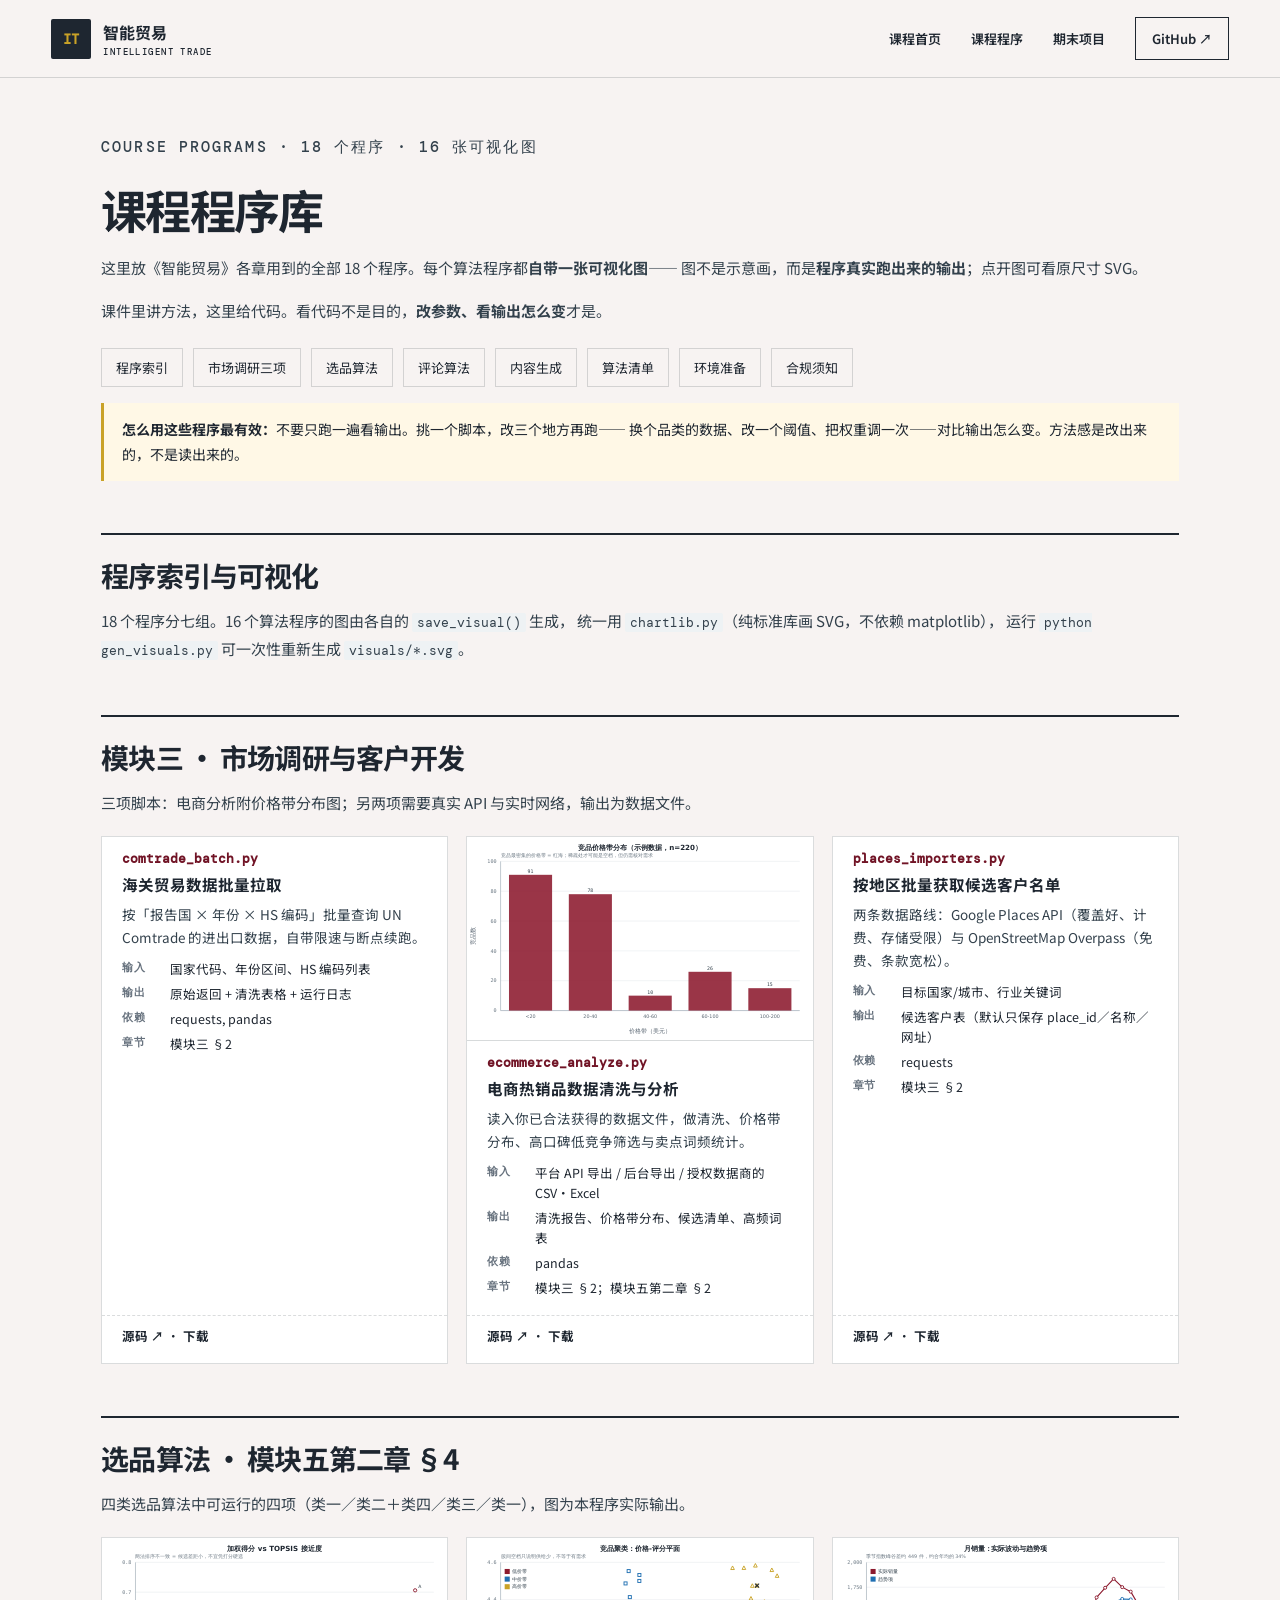
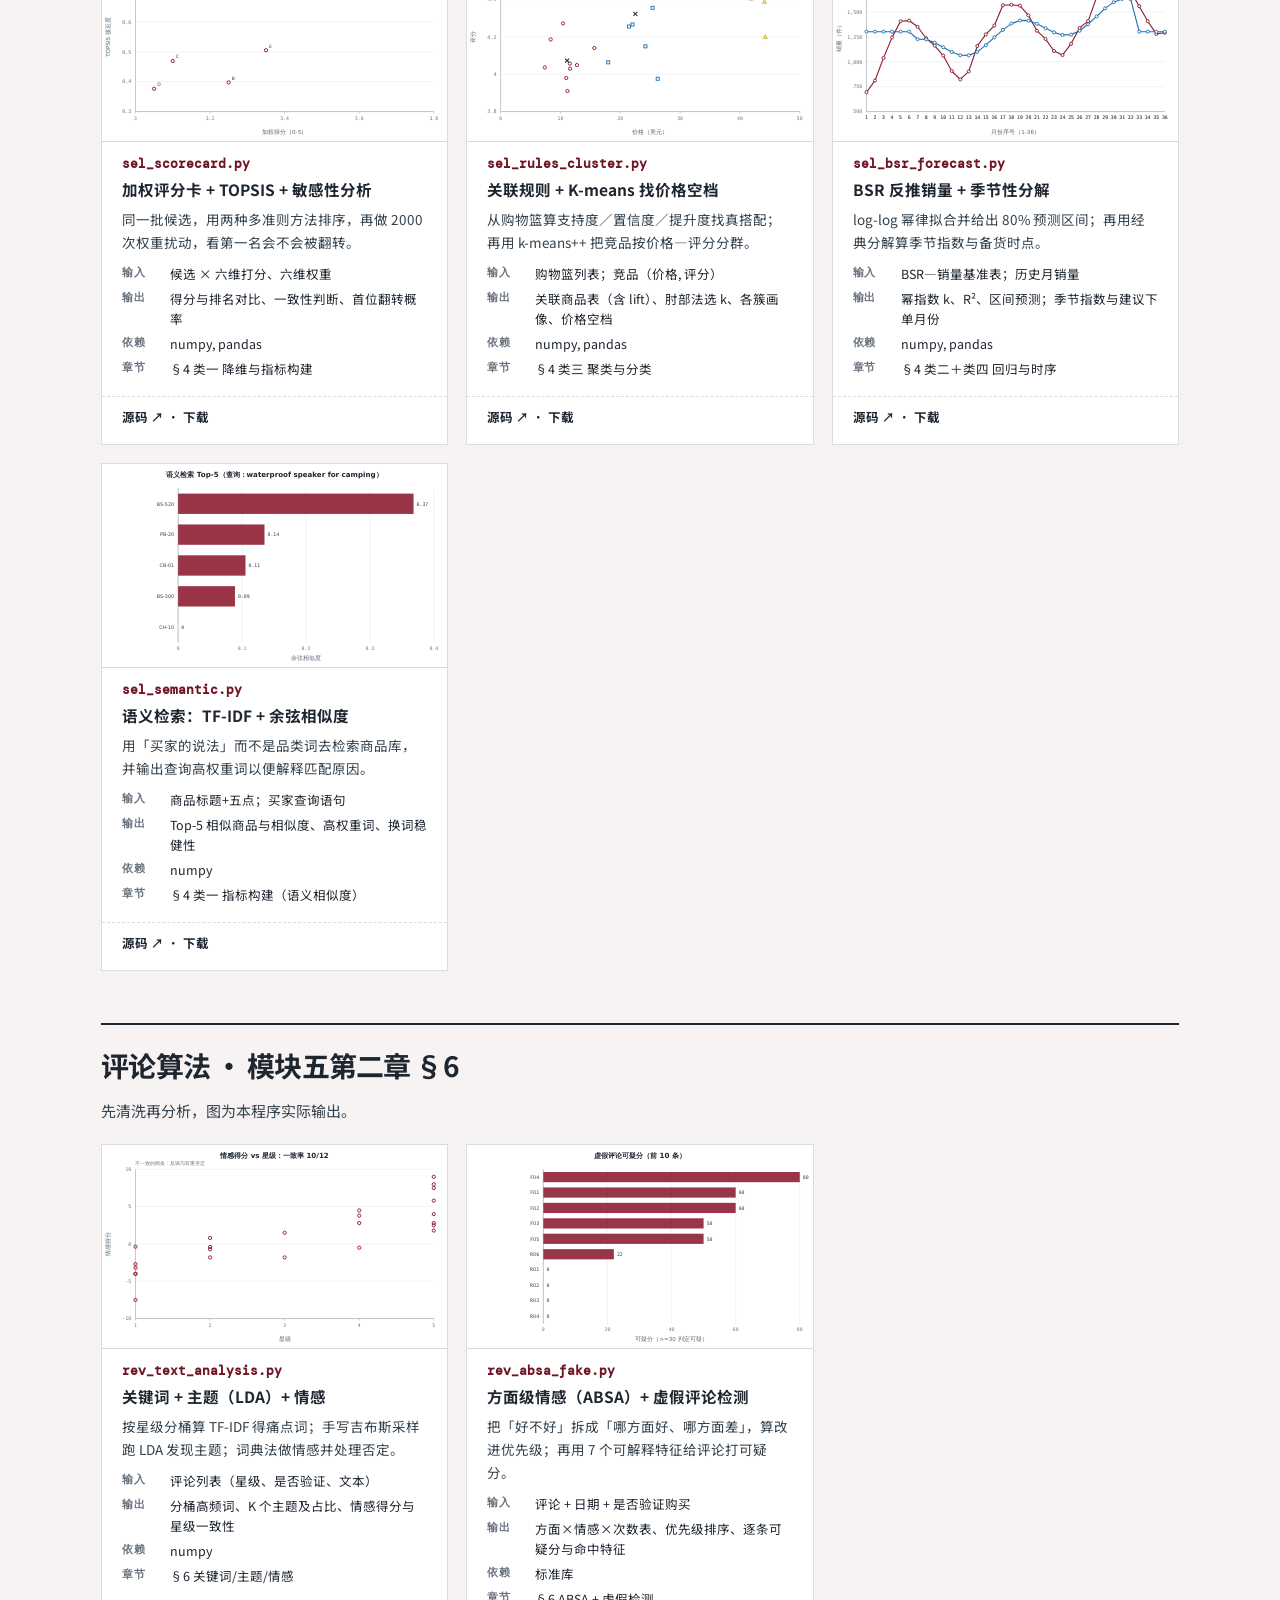
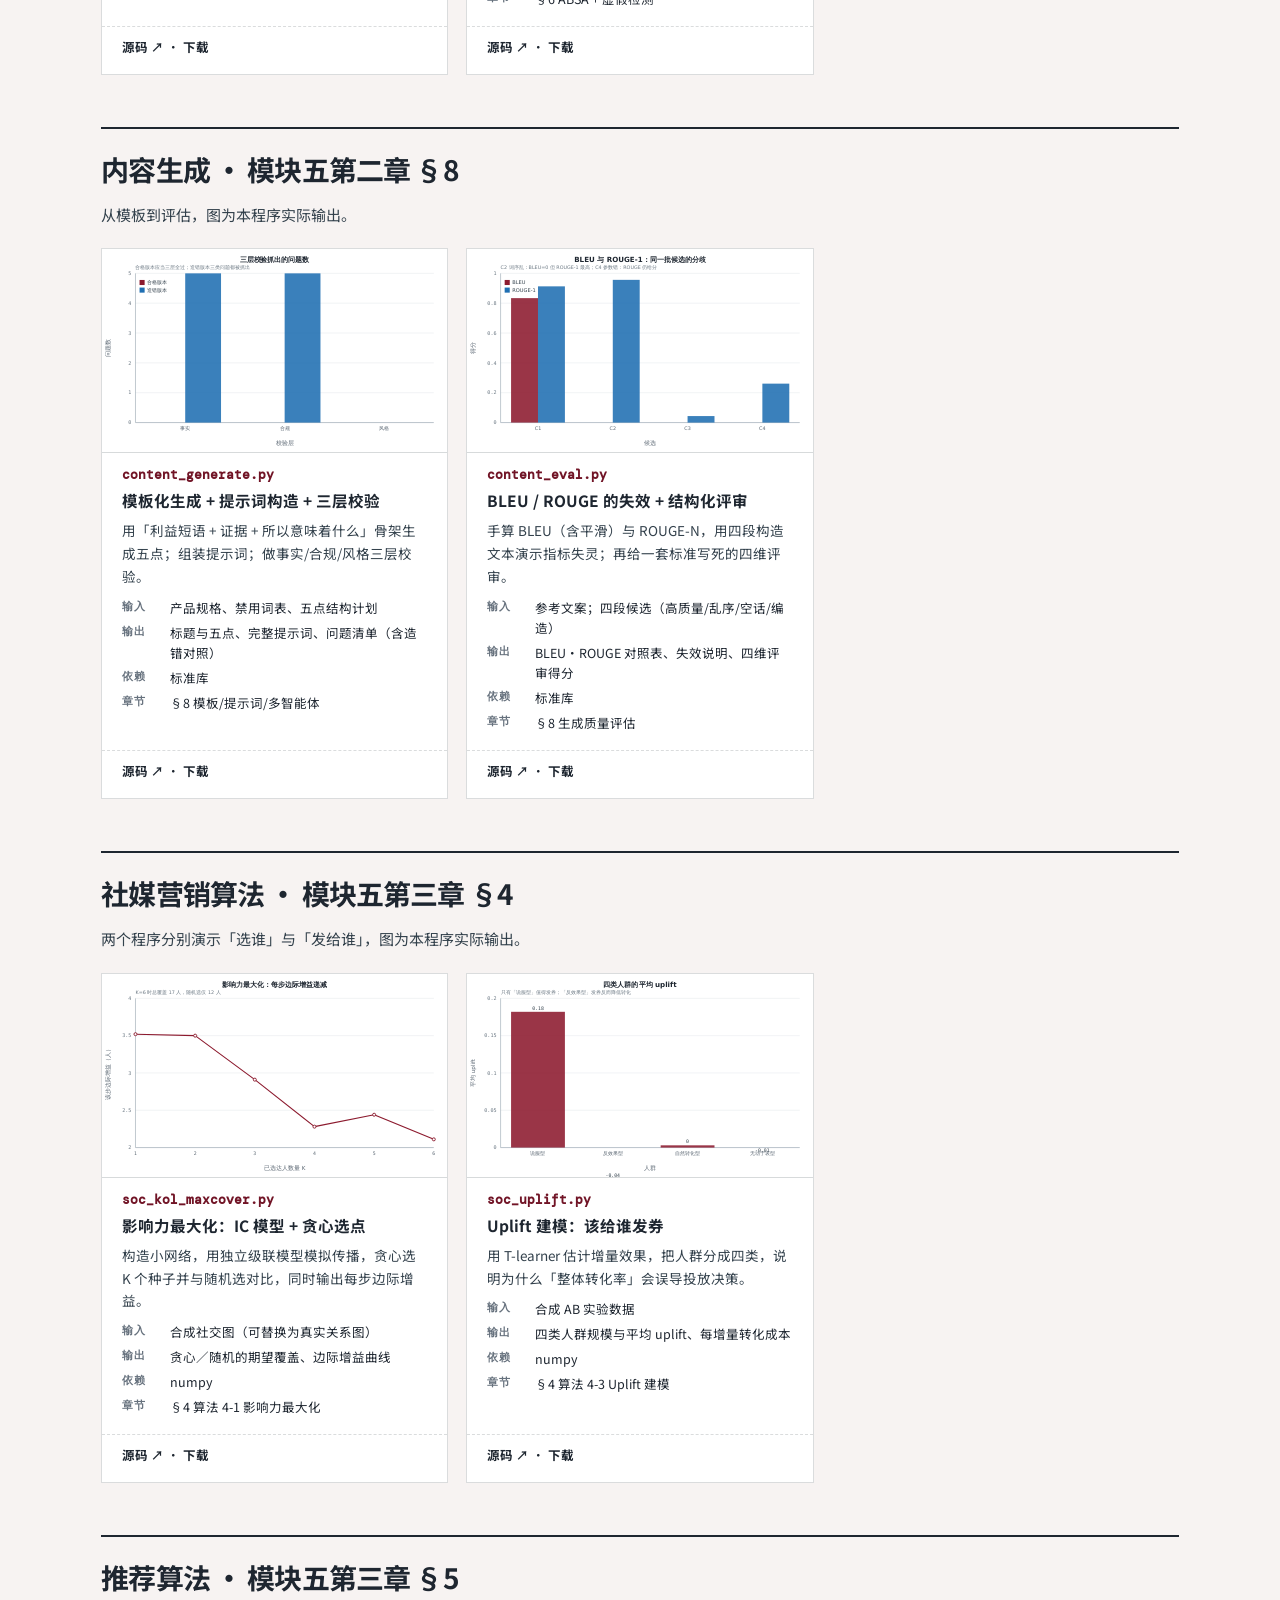
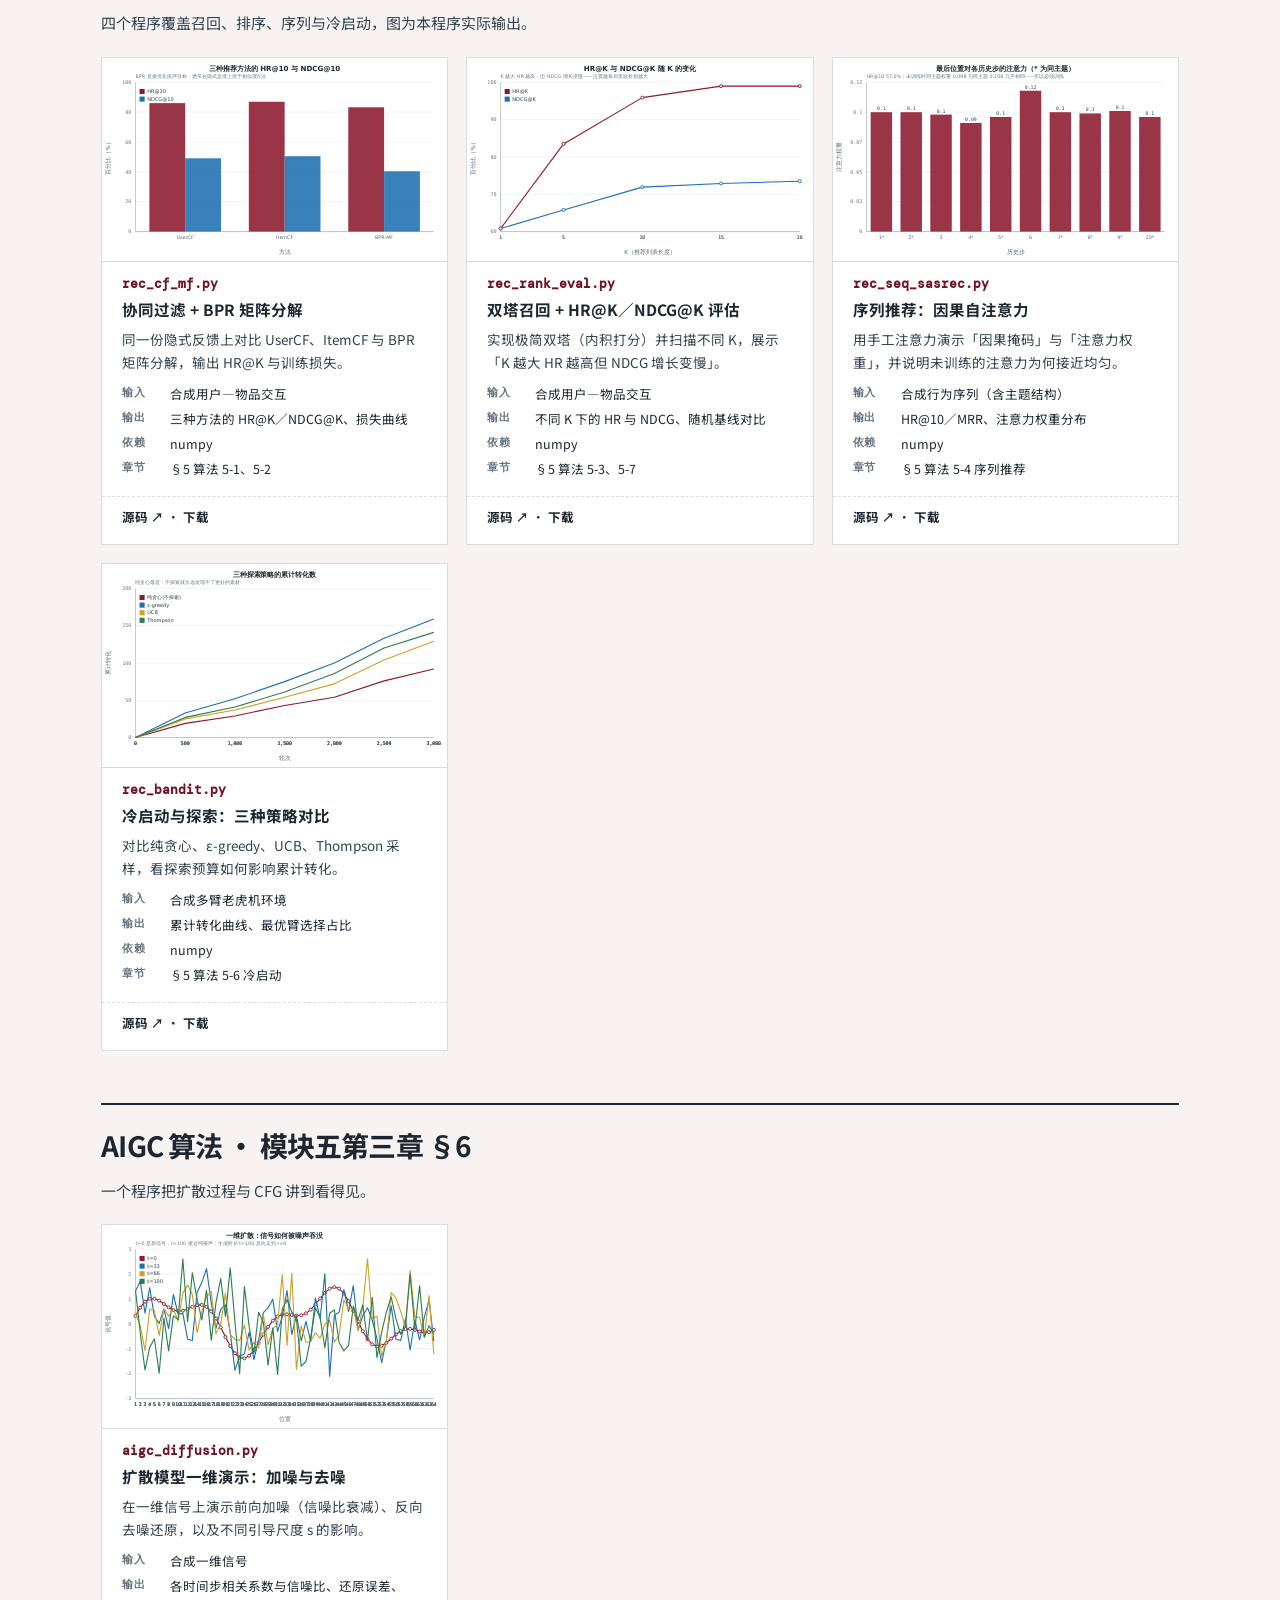
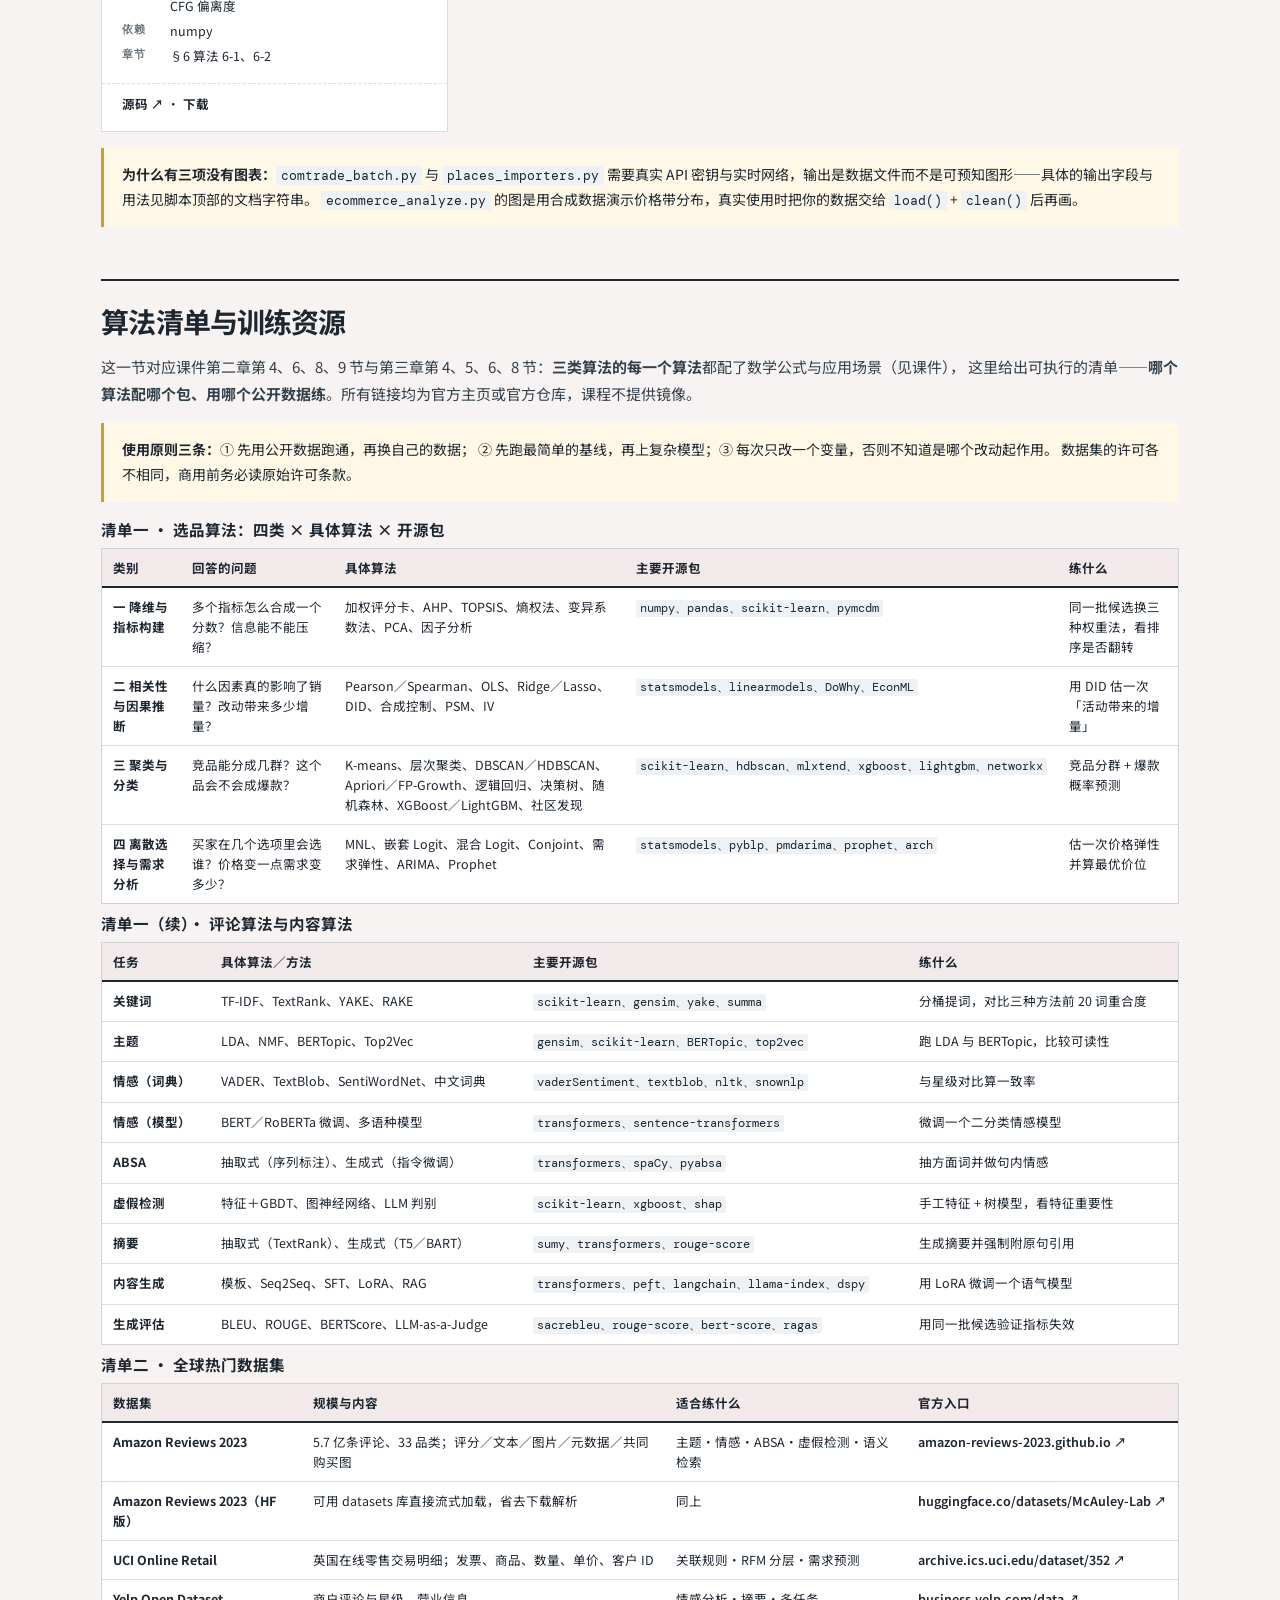
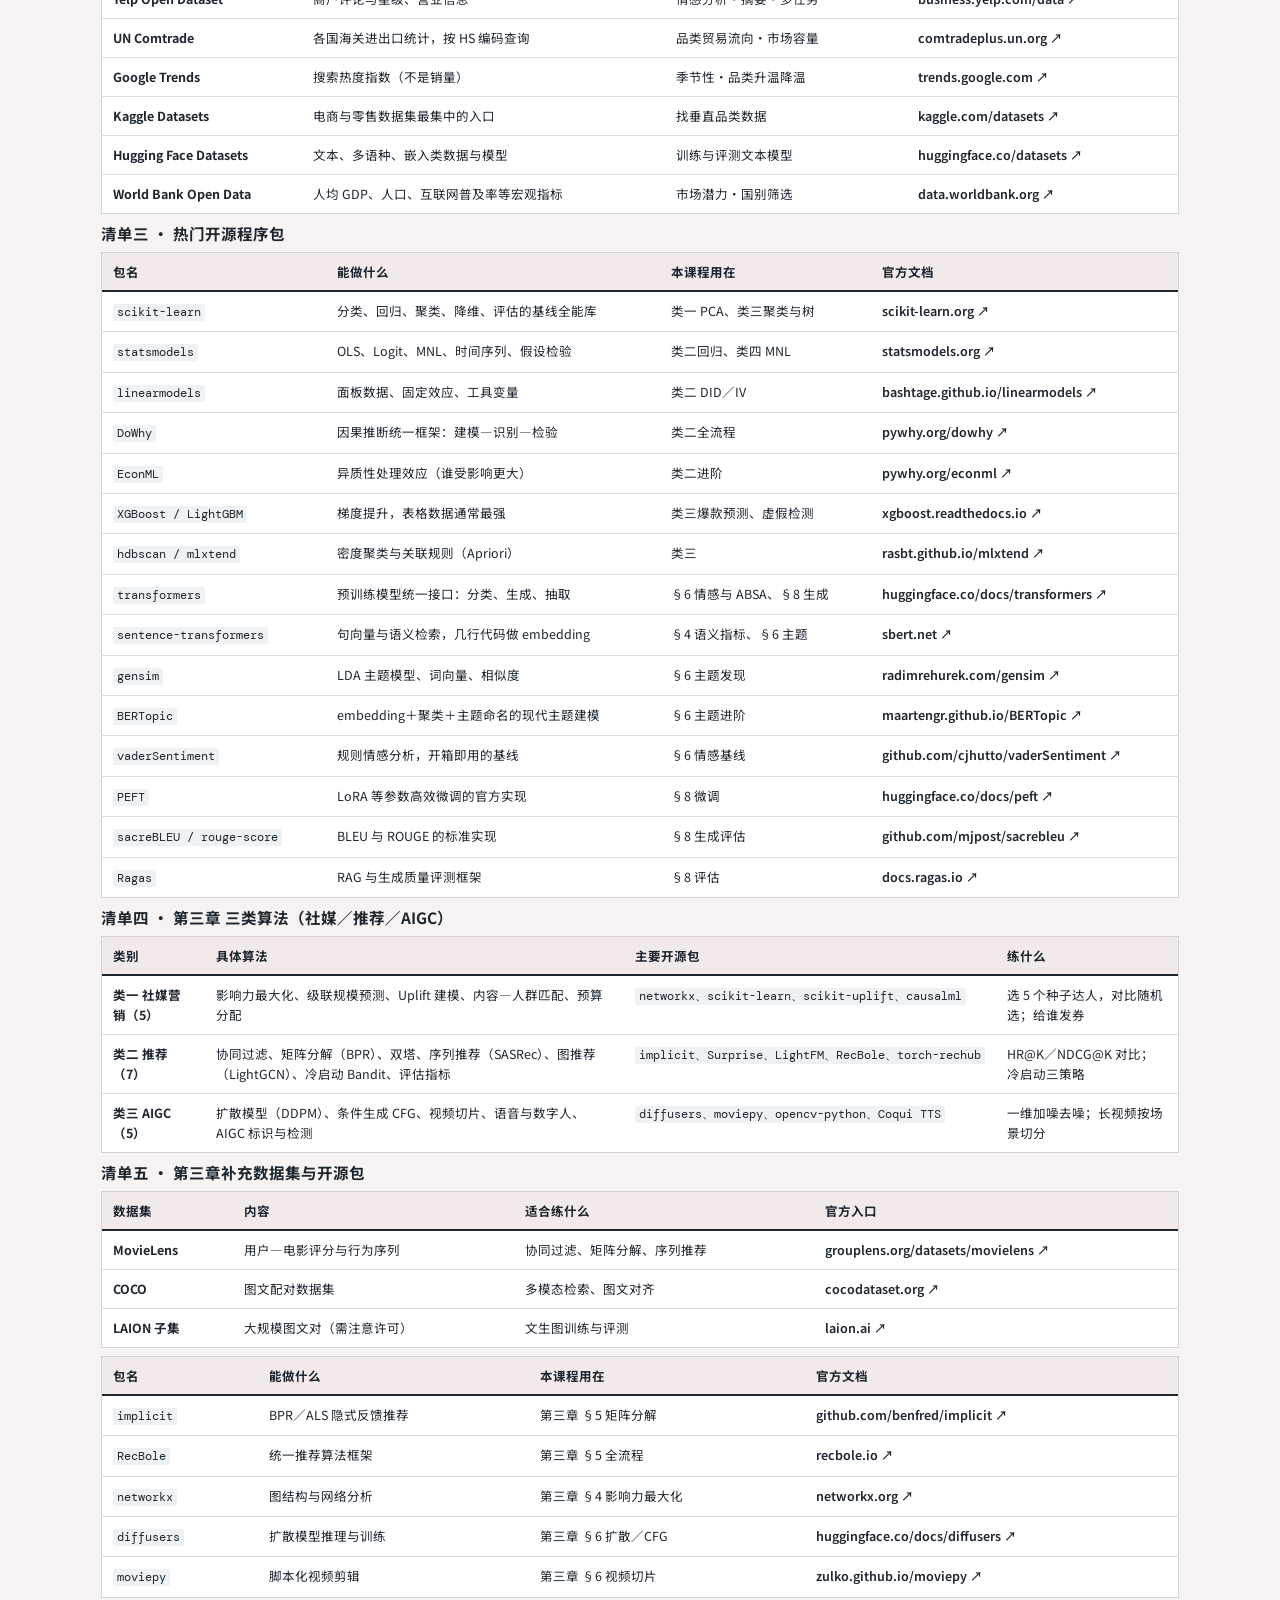
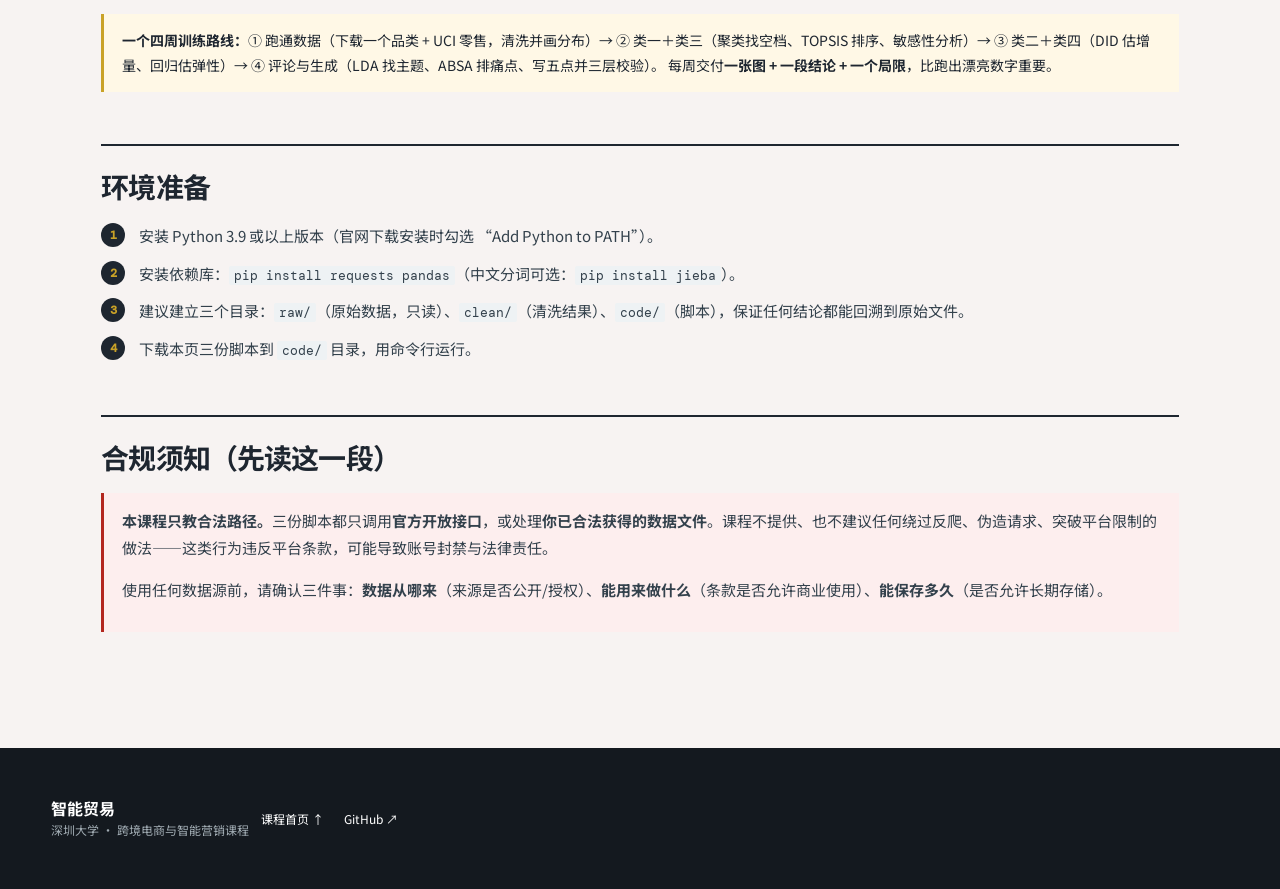
==== code/index.html @ 2164b463 "Add chapter 3 programs and algorithm inventory" ====
<!doctype html>
<html lang="zh-CN">
<head>
  <meta charset="utf-8">
  <meta name="viewport" content="width=device-width, initial-scale=1">
  <title>课程程序库 · 智能贸易 | Intelligent Trade</title>
  <meta name="description" content="《智能贸易》课程全部 11 个可运行程序：海关数据、选品算法、评论分析、内容生成，每个算法程序附实际输出的可视化图与源码链接。">
  <link rel="icon" href="../favicon.svg" type="image/svg+xml">
  <link rel="stylesheet" href="../styles.css">
  <style>
    .doc{width:min(1180px,100%);margin:auto;padding:56px max(4vw,22px) 100px}
    .doc h1{font-size:clamp(30px,4vw,46px);letter-spacing:-.04em;margin:0 0 12px}
    .doc h2{font-size:clamp(21px,2.5vw,28px);letter-spacing:-.03em;margin:52px 0 12px;padding-top:20px;border-top:2px solid var(--ink)}
    .doc h3{font-size:15.5px;margin:0 0 8px}
    .doc p,.doc li{line-height:1.82;color:#33414c;font-size:15px}
    .doc code{font-family:'DM Mono',ui-monospace,monospace;font-size:13px;background:#eef2f4;padding:1px 5px;border-radius:2px}
    .doc pre{background:#0d2233;color:#e8f1f5;padding:18px 20px;overflow-x:auto;font-size:12.5px;line-height:1.65;
      border-left:3px solid var(--blue);margin:14px 0 6px}
    .doc pre code{background:none;color:inherit;padding:0;font-size:12.5px}
    .note{background:#fff8e6;border-left:3px solid #c9a227;padding:14px 18px;margin:16px 0;font-size:14px;line-height:1.8}
    .warn{background:#fdeeee;border-left:3px solid #b3261e;padding:14px 18px;margin:16px 0;font-size:14px;line-height:1.8}
    .meta{font:500 11px 'DM Mono';letter-spacing:.14em;color:var(--muted);text-transform:uppercase}
    .toc{display:flex;gap:10px;flex-wrap:wrap;margin:24px 0 0}
    .toc a{border:1px solid var(--line);padding:9px 14px;font-size:13px}
    .toc a:hover{border-color:var(--ink)}
    .steps{counter-reset:s;list-style:none;padding:0}
    .steps li{counter-increment:s;position:relative;padding-left:38px;margin:10px 0}
    .steps li:before{content:counter(s);position:absolute;left:0;top:1px;width:24px;height:24px;border-radius:50%;
      background:var(--ink);color:var(--acid);font:600 12px 'DM Mono';display:grid;place-items:center}
    .dl{display:flex;gap:12px;flex-wrap:wrap;margin:18px 0 0}
    .dl a{border:1px solid var(--ink);padding:11px 16px;font-size:13px;font-weight:700}
    .dl a:hover{background:var(--ink);color:#fff}
    .prog-grid{display:grid;grid-template-columns:repeat(auto-fill,minmax(330px,1fr));gap:18px;margin:20px 0 0}
    .prog{border:1px solid var(--line);padding:0 0 18px;background:#fff;display:flex;flex-direction:column;overflow:hidden}
    .prog:hover{border-color:var(--ink)}
    .prog .viz{display:block;border-bottom:1px solid var(--line);background:#fbfcfd}
    .prog .viz img{display:block;width:100%;height:auto}
    .prog .fn{font:600 12.5px 'DM Mono',ui-monospace,monospace;color:var(--blue);word-break:break-all;
      padding:14px 20px 0}
    .prog h3{margin:6px 20px 8px}
    .prog p{font-size:13.5px;line-height:1.7;margin:0 20px 10px;color:#33414c}
    .prog dl{margin:0 20px 12px;font-size:12.5px}
    .prog dt{font-weight:700;color:var(--muted);float:left;width:44px;clear:left;font-family:'DM Mono',monospace;
      font-size:10.5px;letter-spacing:.06em;padding-top:2px}
    .prog dd{margin:0 0 5px 48px;line-height:1.6}
    .prog .src{margin-top:auto;padding:10px 20px 0;border-top:1px dashed var(--line);font-size:12.5px}
    .prog .src a{font-weight:700}
  <style>
    .doc h3.sub{font-size:16px;margin:30px 0 10px;letter-spacing:-.01em}
    .tbl-wrap{overflow-x:auto;margin:0 0 8px;border:1px solid var(--line)}
    .algo-tbl{width:100%;border-collapse:collapse;font-size:12.5px;background:#fff}
    .algo-tbl th{background:#F2E9EA;text-align:left;font-weight:700;padding:9px 11px;
      border-bottom:2px solid var(--ink);white-space:nowrap}
    .algo-tbl td{padding:9px 11px;border-bottom:1px solid var(--line);vertical-align:top;line-height:1.6}
    .algo-tbl tr:last-child td{border-bottom:none}
    .algo-tbl code{font-family:'DM Mono',ui-monospace,monospace;font-size:11.5px;
      background:#eef2f4;padding:1px 4px;border-radius:2px;white-space:nowrap}
    .algo-tbl a{font-weight:600;white-space:nowrap}
    @media(max-width:640px){.algo-tbl{font-size:11.5px}.algo-tbl th,.algo-tbl td{padding:7px 8px}}
  </style>
  </style>
</head>
<body>
  <header class="site-header">
    <a class="brand" href="../index.html" aria-label="智能贸易课程首页">
      <span class="brand-mark">IT</span>
      <span><strong>智能贸易</strong><small>INTELLIGENT TRADE</small></span>
    </a>
    <nav aria-label="主导航">
      <a href="../index.html">课程首页</a>
      <a href="index.html" aria-current="page">课程程序</a>
      <a href="../final-project/index.html">期末项目</a>
      <a class="github" href="https://github.com/elysium4eva" target="_blank" rel="noreferrer">GitHub ↗</a>
    </nav>
  </header>

  <main class="doc">
    <p class="meta">COURSE PROGRAMS · 18 个程序 · 16 张可视化图</p>
    <h1>课程程序库</h1>
    <p>这里放《智能贸易》各章用到的全部 18 个程序。每个算法程序都<strong>自带一张可视化图</strong>——
       图不是示意画，而是<strong>程序真实跑出来的输出</strong>；点开图可看原尺寸 SVG。</p>
    <p>课件里讲方法，这里给代码。看代码不是目的，<strong>改参数、看输出怎么变</strong>才是。</p>

    <div class="toc">
      <a href="#pick">程序索引</a>
      <a href="#ecommerce_analyze">市场调研三项</a>
      <a href="#sel_scorecard">选品算法</a>
      <a href="#rev_text_analysis">评论算法</a>
      <a href="#content_generate">内容生成</a>
      <a href="#algo-list">算法清单</a>
      <a href="#env">环境准备</a>
      <a href="#rule">合规须知</a>
    </div>

    <div class="note">
      <strong>怎么用这些程序最有效：</strong>不要只跑一遍看输出。挑一个脚本，改三个地方再跑——
      换个品类的数据、改一个阈值、把权重调一次——对比输出怎么变。方法感是改出来的，不是读出来的。
    </div>

    <h2 id="pick">程序索引与可视化</h2>
    <p>18 个程序分七组。16 个算法程序的图由各自的 <code>save_visual()</code> 生成，
       统一用 <code>chartlib.py</code>（纯标准库画 SVG，不依赖 matplotlib），
       运行 <code>python gen_visuals.py</code> 可一次性重新生成 <code>visuals/*.svg</code>。</p>
    <h2>模块三 · 市场调研与客户开发</h2>
    <p>三项脚本：电商分析附价格带分布图；另两项需要真实 API 与实时网络，输出为数据文件。</p>
    <div class="prog-grid">
      <article class="prog" id="comtrade_batch">
        <div class="fn">comtrade_batch.py</div>
        <h3>海关贸易数据批量拉取</h3>
        <p>按「报告国 × 年份 × HS 编码」批量查询 UN Comtrade 的进出口数据，自带限速与断点续跑。</p>
        <dl>
          <dt>输入</dt><dd>国家代码、年份区间、HS 编码列表</dd>
          <dt>输出</dt><dd>原始返回 + 清洗表格 + 运行日志</dd>
          <dt>依赖</dt><dd>requests, pandas</dd>
          <dt>章节</dt><dd>模块三 §2</dd>
        </dl>
        <div class="src">
          <a href="https://github.com/elysium4eva/elysium4eva.github.io/blob/main/code/comtrade_batch.py" target="_blank" rel="noreferrer">源码 ↗</a>
          · <a href="comtrade_batch.py" download>下载</a>
        </div>
      </article>
      <article class="prog" id="ecommerce_analyze">
        <a class="viz" href="visuals/ecommerce_analyze.svg" target="_blank" rel="noreferrer"><img src="visuals/ecommerce_analyze.svg" alt="电商热销品数据清洗与分析 的可视化输出" loading="lazy"></a>
        <div class="fn">ecommerce_analyze.py</div>
        <h3>电商热销品数据清洗与分析</h3>
        <p>读入你已合法获得的数据文件，做清洗、价格带分布、高口碑低竞争筛选与卖点词频统计。</p>
        <dl>
          <dt>输入</dt><dd>平台 API 导出 / 后台导出 / 授权数据商的 CSV·Excel</dd>
          <dt>输出</dt><dd>清洗报告、价格带分布、候选清单、高频词表</dd>
          <dt>依赖</dt><dd>pandas</dd>
          <dt>章节</dt><dd>模块三 §2；模块五第二章 §2</dd>
        </dl>
        <div class="src">
          <a href="https://github.com/elysium4eva/elysium4eva.github.io/blob/main/code/ecommerce_analyze.py" target="_blank" rel="noreferrer">源码 ↗</a>
          · <a href="ecommerce_analyze.py" download>下载</a>
        </div>
      </article>
      <article class="prog" id="places_importers">
        <div class="fn">places_importers.py</div>
        <h3>按地区批量获取候选客户名单</h3>
        <p>两条数据路线：Google Places API（覆盖好、计费、存储受限）与 OpenStreetMap Overpass（免费、条款宽松）。</p>
        <dl>
          <dt>输入</dt><dd>目标国家/城市、行业关键词</dd>
          <dt>输出</dt><dd>候选客户表（默认只保存 place_id／名称／网址）</dd>
          <dt>依赖</dt><dd>requests</dd>
          <dt>章节</dt><dd>模块三 §2</dd>
        </dl>
        <div class="src">
          <a href="https://github.com/elysium4eva/elysium4eva.github.io/blob/main/code/places_importers.py" target="_blank" rel="noreferrer">源码 ↗</a>
          · <a href="places_importers.py" download>下载</a>
        </div>
      </article>
    </div>

    <h2>选品算法 · 模块五第二章 §4</h2>
    <p>四类选品算法中可运行的四项（类一／类二＋类四／类三／类一），图为本程序实际输出。</p>
    <div class="prog-grid">
      <article class="prog" id="sel_scorecard">
        <a class="viz" href="visuals/sel_scorecard.svg" target="_blank" rel="noreferrer"><img src="visuals/sel_scorecard.svg" alt="加权评分卡 + TOPSIS + 敏感性分析 的可视化输出" loading="lazy"></a>
        <div class="fn">sel_scorecard.py</div>
        <h3>加权评分卡 + TOPSIS + 敏感性分析</h3>
        <p>同一批候选，用两种多准则方法排序，再做 2000 次权重扰动，看第一名会不会被翻转。</p>
        <dl>
          <dt>输入</dt><dd>候选 × 六维打分、六维权重</dd>
          <dt>输出</dt><dd>得分与排名对比、一致性判断、首位翻转概率</dd>
          <dt>依赖</dt><dd>numpy, pandas</dd>
          <dt>章节</dt><dd>§4 类一 降维与指标构建</dd>
        </dl>
        <div class="src">
          <a href="https://github.com/elysium4eva/elysium4eva.github.io/blob/main/code/sel_scorecard.py" target="_blank" rel="noreferrer">源码 ↗</a>
          · <a href="sel_scorecard.py" download>下载</a>
        </div>
      </article>
      <article class="prog" id="sel_rules_cluster">
        <a class="viz" href="visuals/sel_rules_cluster.svg" target="_blank" rel="noreferrer"><img src="visuals/sel_rules_cluster.svg" alt="关联规则 + K-means 找价格空档 的可视化输出" loading="lazy"></a>
        <div class="fn">sel_rules_cluster.py</div>
        <h3>关联规则 + K-means 找价格空档</h3>
        <p>从购物篮算支持度／置信度／提升度找真搭配；再用 k-means++ 把竞品按价格—评分分群。</p>
        <dl>
          <dt>输入</dt><dd>购物篮列表；竞品（价格, 评分）</dd>
          <dt>输出</dt><dd>关联商品表（含 lift）、肘部法选 k、各簇画像、价格空档</dd>
          <dt>依赖</dt><dd>numpy, pandas</dd>
          <dt>章节</dt><dd>§4 类三 聚类与分类</dd>
        </dl>
        <div class="src">
          <a href="https://github.com/elysium4eva/elysium4eva.github.io/blob/main/code/sel_rules_cluster.py" target="_blank" rel="noreferrer">源码 ↗</a>
          · <a href="sel_rules_cluster.py" download>下载</a>
        </div>
      </article>
      <article class="prog" id="sel_bsr_forecast">
        <a class="viz" href="visuals/sel_bsr_forecast.svg" target="_blank" rel="noreferrer"><img src="visuals/sel_bsr_forecast.svg" alt="BSR 反推销量 + 季节性分解 的可视化输出" loading="lazy"></a>
        <div class="fn">sel_bsr_forecast.py</div>
        <h3>BSR 反推销量 + 季节性分解</h3>
        <p>log-log 幂律拟合并给出 80% 预测区间；再用经典分解算季节指数与备货时点。</p>
        <dl>
          <dt>输入</dt><dd>BSR—销量基准表；历史月销量</dd>
          <dt>输出</dt><dd>幂指数 k、R²、区间预测；季节指数与建议下单月份</dd>
          <dt>依赖</dt><dd>numpy, pandas</dd>
          <dt>章节</dt><dd>§4 类二＋类四 回归与时序</dd>
        </dl>
        <div class="src">
          <a href="https://github.com/elysium4eva/elysium4eva.github.io/blob/main/code/sel_bsr_forecast.py" target="_blank" rel="noreferrer">源码 ↗</a>
          · <a href="sel_bsr_forecast.py" download>下载</a>
        </div>
      </article>
      <article class="prog" id="sel_semantic">
        <a class="viz" href="visuals/sel_semantic.svg" target="_blank" rel="noreferrer"><img src="visuals/sel_semantic.svg" alt="语义检索：TF-IDF + 余弦相似度 的可视化输出" loading="lazy"></a>
        <div class="fn">sel_semantic.py</div>
        <h3>语义检索：TF-IDF + 余弦相似度</h3>
        <p>用「买家的说法」而不是品类词去检索商品库，并输出查询高权重词以便解释匹配原因。</p>
        <dl>
          <dt>输入</dt><dd>商品标题+五点；买家查询语句</dd>
          <dt>输出</dt><dd>Top-5 相似商品与相似度、高权重词、换词稳健性</dd>
          <dt>依赖</dt><dd>numpy</dd>
          <dt>章节</dt><dd>§4 类一 指标构建（语义相似度）</dd>
        </dl>
        <div class="src">
          <a href="https://github.com/elysium4eva/elysium4eva.github.io/blob/main/code/sel_semantic.py" target="_blank" rel="noreferrer">源码 ↗</a>
          · <a href="sel_semantic.py" download>下载</a>
        </div>
      </article>
    </div>

    <h2>评论算法 · 模块五第二章 §6</h2>
    <p>先清洗再分析，图为本程序实际输出。</p>
    <div class="prog-grid">
      <article class="prog" id="rev_text_analysis">
        <a class="viz" href="visuals/rev_text_analysis.svg" target="_blank" rel="noreferrer"><img src="visuals/rev_text_analysis.svg" alt="关键词 + 主题（LDA）+ 情感 的可视化输出" loading="lazy"></a>
        <div class="fn">rev_text_analysis.py</div>
        <h3>关键词 + 主题（LDA）+ 情感</h3>
        <p>按星级分桶算 TF-IDF 得痛点词；手写吉布斯采样跑 LDA 发现主题；词典法做情感并处理否定。</p>
        <dl>
          <dt>输入</dt><dd>评论列表（星级、是否验证、文本）</dd>
          <dt>输出</dt><dd>分桶高频词、K 个主题及占比、情感得分与星级一致性</dd>
          <dt>依赖</dt><dd>numpy</dd>
          <dt>章节</dt><dd>§6 关键词/主题/情感</dd>
        </dl>
        <div class="src">
          <a href="https://github.com/elysium4eva/elysium4eva.github.io/blob/main/code/rev_text_analysis.py" target="_blank" rel="noreferrer">源码 ↗</a>
          · <a href="rev_text_analysis.py" download>下载</a>
        </div>
      </article>
      <article class="prog" id="rev_absa_fake">
        <a class="viz" href="visuals/rev_absa_fake.svg" target="_blank" rel="noreferrer"><img src="visuals/rev_absa_fake.svg" alt="方面级情感（ABSA）+ 虚假评论检测 的可视化输出" loading="lazy"></a>
        <div class="fn">rev_absa_fake.py</div>
        <h3>方面级情感（ABSA）+ 虚假评论检测</h3>
        <p>把「好不好」拆成「哪方面好、哪方面差」，算改进优先级；再用 7 个可解释特征给评论打可疑分。</p>
        <dl>
          <dt>输入</dt><dd>评论 + 日期 + 是否验证购买</dd>
          <dt>输出</dt><dd>方面×情感×次数表、优先级排序、逐条可疑分与命中特征</dd>
          <dt>依赖</dt><dd>标准库</dd>
          <dt>章节</dt><dd>§6 ABSA + 虚假检测</dd>
        </dl>
        <div class="src">
          <a href="https://github.com/elysium4eva/elysium4eva.github.io/blob/main/code/rev_absa_fake.py" target="_blank" rel="noreferrer">源码 ↗</a>
          · <a href="rev_absa_fake.py" download>下载</a>
        </div>
      </article>
    </div>

    <h2>内容生成 · 模块五第二章 §8</h2>
    <p>从模板到评估，图为本程序实际输出。</p>
    <div class="prog-grid">
      <article class="prog" id="content_generate">
        <a class="viz" href="visuals/content_generate.svg" target="_blank" rel="noreferrer"><img src="visuals/content_generate.svg" alt="模板化生成 + 提示词构造 + 三层校验 的可视化输出" loading="lazy"></a>
        <div class="fn">content_generate.py</div>
        <h3>模板化生成 + 提示词构造 + 三层校验</h3>
        <p>用「利益短语 + 证据 + 所以意味着什么」骨架生成五点；组装提示词；做事实/合规/风格三层校验。</p>
        <dl>
          <dt>输入</dt><dd>产品规格、禁用词表、五点结构计划</dd>
          <dt>输出</dt><dd>标题与五点、完整提示词、问题清单（含造错对照）</dd>
          <dt>依赖</dt><dd>标准库</dd>
          <dt>章节</dt><dd>§8 模板/提示词/多智能体</dd>
        </dl>
        <div class="src">
          <a href="https://github.com/elysium4eva/elysium4eva.github.io/blob/main/code/content_generate.py" target="_blank" rel="noreferrer">源码 ↗</a>
          · <a href="content_generate.py" download>下载</a>
        </div>
      </article>
      <article class="prog" id="content_eval">
        <a class="viz" href="visuals/content_eval.svg" target="_blank" rel="noreferrer"><img src="visuals/content_eval.svg" alt="BLEU / ROUGE 的失效 + 结构化评审 的可视化输出" loading="lazy"></a>
        <div class="fn">content_eval.py</div>
        <h3>BLEU / ROUGE 的失效 + 结构化评审</h3>
        <p>手算 BLEU（含平滑）与 ROUGE-N，用四段构造文本演示指标失灵；再给一套标准写死的四维评审。</p>
        <dl>
          <dt>输入</dt><dd>参考文案；四段候选（高质量/乱序/空话/编造）</dd>
          <dt>输出</dt><dd>BLEU·ROUGE 对照表、失效说明、四维评审得分</dd>
          <dt>依赖</dt><dd>标准库</dd>
          <dt>章节</dt><dd>§8 生成质量评估</dd>
        </dl>
        <div class="src">
          <a href="https://github.com/elysium4eva/elysium4eva.github.io/blob/main/code/content_eval.py" target="_blank" rel="noreferrer">源码 ↗</a>
          · <a href="content_eval.py" download>下载</a>
        </div>
      </article>
    </div>

    <h2>社媒营销算法 · 模块五第三章 §4</h2>
    <p>两个程序分别演示「选谁」与「发给谁」，图为本程序实际输出。</p>
    <div class="prog-grid">
      <article class="prog" id="soc_kol_maxcover">
        <a class="viz" href="visuals/soc_kol_maxcover.svg" target="_blank" rel="noreferrer"><img src="visuals/soc_kol_maxcover.svg" alt="影响力最大化：IC 模型 + 贪心选点 的可视化输出" loading="lazy"></a>
        <div class="fn">soc_kol_maxcover.py</div>
        <h3>影响力最大化：IC 模型 + 贪心选点</h3>
        <p>构造小网络，用独立级联模型模拟传播，贪心选 K 个种子并与随机选对比，同时输出每步边际增益。</p>
        <dl>
          <dt>输入</dt><dd>合成社交图（可替换为真实关系图）</dd>
          <dt>输出</dt><dd>贪心／随机的期望覆盖、边际增益曲线</dd>
          <dt>依赖</dt><dd>numpy</dd>
          <dt>章节</dt><dd>§4 算法 4-1 影响力最大化</dd>
        </dl>
        <div class="src">
          <a href="https://github.com/elysium4eva/elysium4eva.github.io/blob/main/code/soc_kol_maxcover.py" target="_blank" rel="noreferrer">源码 ↗</a>
          · <a href="soc_kol_maxcover.py" download>下载</a>
        </div>
      </article>
      <article class="prog" id="soc_uplift">
        <a class="viz" href="visuals/soc_uplift.svg" target="_blank" rel="noreferrer"><img src="visuals/soc_uplift.svg" alt="Uplift 建模：该给谁发券 的可视化输出" loading="lazy"></a>
        <div class="fn">soc_uplift.py</div>
        <h3>Uplift 建模：该给谁发券</h3>
        <p>用 T-learner 估计增量效果，把人群分成四类，说明为什么「整体转化率」会误导投放决策。</p>
        <dl>
          <dt>输入</dt><dd>合成 AB 实验数据</dd>
          <dt>输出</dt><dd>四类人群规模与平均 uplift、每增量转化成本</dd>
          <dt>依赖</dt><dd>numpy</dd>
          <dt>章节</dt><dd>§4 算法 4-3 Uplift 建模</dd>
        </dl>
        <div class="src">
          <a href="https://github.com/elysium4eva/elysium4eva.github.io/blob/main/code/soc_uplift.py" target="_blank" rel="noreferrer">源码 ↗</a>
          · <a href="soc_uplift.py" download>下载</a>
        </div>
      </article>
    </div>

    <h2>推荐算法 · 模块五第三章 §5</h2>
    <p>四个程序覆盖召回、排序、序列与冷启动，图为本程序实际输出。</p>
    <div class="prog-grid">
      <article class="prog" id="rec_cf_mf">
        <a class="viz" href="visuals/rec_cf_mf.svg" target="_blank" rel="noreferrer"><img src="visuals/rec_cf_mf.svg" alt="协同过滤 + BPR 矩阵分解 的可视化输出" loading="lazy"></a>
        <div class="fn">rec_cf_mf.py</div>
        <h3>协同过滤 + BPR 矩阵分解</h3>
        <p>同一份隐式反馈上对比 UserCF、ItemCF 与 BPR 矩阵分解，输出 HR@K 与训练损失。</p>
        <dl>
          <dt>输入</dt><dd>合成用户—物品交互</dd>
          <dt>输出</dt><dd>三种方法的 HR@K／NDCG@K、损失曲线</dd>
          <dt>依赖</dt><dd>numpy</dd>
          <dt>章节</dt><dd>§5 算法 5-1、5-2</dd>
        </dl>
        <div class="src">
          <a href="https://github.com/elysium4eva/elysium4eva.github.io/blob/main/code/rec_cf_mf.py" target="_blank" rel="noreferrer">源码 ↗</a>
          · <a href="rec_cf_mf.py" download>下载</a>
        </div>
      </article>
      <article class="prog" id="rec_rank_eval">
        <a class="viz" href="visuals/rec_rank_eval.svg" target="_blank" rel="noreferrer"><img src="visuals/rec_rank_eval.svg" alt="双塔召回 + HR@K／NDCG@K 评估 的可视化输出" loading="lazy"></a>
        <div class="fn">rec_rank_eval.py</div>
        <h3>双塔召回 + HR@K／NDCG@K 评估</h3>
        <p>实现极简双塔（内积打分）并扫描不同 K，展示「K 越大 HR 越高但 NDCG 增长变慢」。</p>
        <dl>
          <dt>输入</dt><dd>合成用户—物品交互</dd>
          <dt>输出</dt><dd>不同 K 下的 HR 与 NDCG、随机基线对比</dd>
          <dt>依赖</dt><dd>numpy</dd>
          <dt>章节</dt><dd>§5 算法 5-3、5-7</dd>
        </dl>
        <div class="src">
          <a href="https://github.com/elysium4eva/elysium4eva.github.io/blob/main/code/rec_rank_eval.py" target="_blank" rel="noreferrer">源码 ↗</a>
          · <a href="rec_rank_eval.py" download>下载</a>
        </div>
      </article>
      <article class="prog" id="rec_seq_sasrec">
        <a class="viz" href="visuals/rec_seq_sasrec.svg" target="_blank" rel="noreferrer"><img src="visuals/rec_seq_sasrec.svg" alt="序列推荐：因果自注意力 的可视化输出" loading="lazy"></a>
        <div class="fn">rec_seq_sasrec.py</div>
        <h3>序列推荐：因果自注意力</h3>
        <p>用手工注意力演示「因果掩码」与「注意力权重」，并说明未训练的注意力为何接近均匀。</p>
        <dl>
          <dt>输入</dt><dd>合成行为序列（含主题结构）</dd>
          <dt>输出</dt><dd>HR@10／MRR、注意力权重分布</dd>
          <dt>依赖</dt><dd>numpy</dd>
          <dt>章节</dt><dd>§5 算法 5-4 序列推荐</dd>
        </dl>
        <div class="src">
          <a href="https://github.com/elysium4eva/elysium4eva.github.io/blob/main/code/rec_seq_sasrec.py" target="_blank" rel="noreferrer">源码 ↗</a>
          · <a href="rec_seq_sasrec.py" download>下载</a>
        </div>
      </article>
      <article class="prog" id="rec_bandit">
        <a class="viz" href="visuals/rec_bandit.svg" target="_blank" rel="noreferrer"><img src="visuals/rec_bandit.svg" alt="冷启动与探索：三种策略对比 的可视化输出" loading="lazy"></a>
        <div class="fn">rec_bandit.py</div>
        <h3>冷启动与探索：三种策略对比</h3>
        <p>对比纯贪心、ε-greedy、UCB、Thompson 采样，看探索预算如何影响累计转化。</p>
        <dl>
          <dt>输入</dt><dd>合成多臂老虎机环境</dd>
          <dt>输出</dt><dd>累计转化曲线、最优臂选择占比</dd>
          <dt>依赖</dt><dd>numpy</dd>
          <dt>章节</dt><dd>§5 算法 5-6 冷启动</dd>
        </dl>
        <div class="src">
          <a href="https://github.com/elysium4eva/elysium4eva.github.io/blob/main/code/rec_bandit.py" target="_blank" rel="noreferrer">源码 ↗</a>
          · <a href="rec_bandit.py" download>下载</a>
        </div>
      </article>
    </div>

    <h2>AIGC 算法 · 模块五第三章 §6</h2>
    <p>一个程序把扩散过程与 CFG 讲到看得见。</p>
    <div class="prog-grid">
      <article class="prog" id="aigc_diffusion">
        <a class="viz" href="visuals/aigc_diffusion.svg" target="_blank" rel="noreferrer"><img src="visuals/aigc_diffusion.svg" alt="扩散模型一维演示：加噪与去噪 的可视化输出" loading="lazy"></a>
        <div class="fn">aigc_diffusion.py</div>
        <h3>扩散模型一维演示：加噪与去噪</h3>
        <p>在一维信号上演示前向加噪（信噪比衰减）、反向去噪还原，以及不同引导尺度 s 的影响。</p>
        <dl>
          <dt>输入</dt><dd>合成一维信号</dd>
          <dt>输出</dt><dd>各时间步相关系数与信噪比、还原误差、CFG 偏离度</dd>
          <dt>依赖</dt><dd>numpy</dd>
          <dt>章节</dt><dd>§6 算法 6-1、6-2</dd>
        </dl>
        <div class="src">
          <a href="https://github.com/elysium4eva/elysium4eva.github.io/blob/main/code/aigc_diffusion.py" target="_blank" rel="noreferrer">源码 ↗</a>
          · <a href="aigc_diffusion.py" download>下载</a>
        </div>
      </article>
    </div>
    <div class="note">
      <strong>为什么有三项没有图表：</strong><code>comtrade_batch.py</code> 与 <code>places_importers.py</code>
      需要真实 API 密钥与实时网络，输出是数据文件而不是可预知图形——具体的输出字段与用法见脚本顶部的文档字符串。
      <code>ecommerce_analyze.py</code> 的图是用合成数据演示价格带分布，真实使用时把你的数据交给
      <code>load()</code> + <code>clean()</code> 后再画。
    </div>

    <h2 id="algo-list">算法清单与训练资源</h2>
    <p>这一节对应课件第二章第 4、6、8、9 节与第三章第 4、5、6、8 节：<strong>三类算法的每一个算法</strong>都配了数学公式与应用场景（见课件），
       这里给出可执行的清单——<strong>哪个算法配哪个包、用哪个公开数据练</strong>。所有链接均为官方主页或官方仓库，课程不提供镜像。</p>

    <div class="note">
      <strong>使用原则三条：</strong>① 先用公开数据跑通，再换自己的数据；
      ② 先跑最简单的基线，再上复杂模型；③ 每次只改一个变量，否则不知道是哪个改动起作用。
      数据集的许可各不相同，商用前务必读原始许可条款。
    </div>

    <h3 class="sub">清单一 · 选品算法：四类 × 具体算法 × 开源包</h3>
    <div class="tbl-wrap">
      <table class="algo-tbl">
        <thead><tr><th>类别</th><th>回答的问题</th><th>具体算法</th><th>主要开源包</th><th>练什么</th></tr></thead>
        <tbody>
          <tr><td><b>一 降维与指标构建</b></td><td>多个指标怎么合成一个分数？信息能不能压缩？</td><td>加权评分卡、AHP、TOPSIS、熵权法、变异系数法、PCA、因子分析</td><td><code>numpy、pandas、scikit-learn、pymcdm</code></td><td>同一批候选换三种权重法，看排序是否翻转</td></tr>
          <tr><td><b>二 相关性与因果推断</b></td><td>什么因素真的影响了销量？改动带来多少增量？</td><td>Pearson／Spearman、OLS、Ridge／Lasso、DID、合成控制、PSM、IV</td><td><code>statsmodels、linearmodels、DoWhy、EconML</code></td><td>用 DID 估一次「活动带来的增量」</td></tr>
          <tr><td><b>三 聚类与分类</b></td><td>竞品能分成几群？这个品会不会成爆款？</td><td>K-means、层次聚类、DBSCAN／HDBSCAN、Apriori／FP-Growth、逻辑回归、决策树、随机森林、XGBoost／LightGBM、社区发现</td><td><code>scikit-learn、hdbscan、mlxtend、xgboost、lightgbm、networkx</code></td><td>竞品分群 + 爆款概率预测</td></tr>
          <tr><td><b>四 离散选择与需求分析</b></td><td>买家在几个选项里会选谁？价格变一点需求变多少？</td><td>MNL、嵌套 Logit、混合 Logit、Conjoint、需求弹性、ARIMA、Prophet</td><td><code>statsmodels、pyblp、pmdarima、prophet、arch</code></td><td>估一次价格弹性并算最优价位</td></tr>
        </tbody>
      </table>
    </div>

    <h3 class="sub">清单一（续）· 评论算法与内容算法</h3>
    <div class="tbl-wrap">
      <table class="algo-tbl">
        <thead><tr><th>任务</th><th>具体算法／方法</th><th>主要开源包</th><th>练什么</th></tr></thead>
        <tbody>
          <tr><td><b>关键词</b></td><td>TF-IDF、TextRank、YAKE、RAKE</td><td><code>scikit-learn、gensim、yake、summa</code></td><td>分桶提词，对比三种方法前 20 词重合度</td></tr>
          <tr><td><b>主题</b></td><td>LDA、NMF、BERTopic、Top2Vec</td><td><code>gensim、scikit-learn、BERTopic、top2vec</code></td><td>跑 LDA 与 BERTopic，比较可读性</td></tr>
          <tr><td><b>情感（词典）</b></td><td>VADER、TextBlob、SentiWordNet、中文词典</td><td><code>vaderSentiment、textblob、nltk、snownlp</code></td><td>与星级对比算一致率</td></tr>
          <tr><td><b>情感（模型）</b></td><td>BERT／RoBERTa 微调、多语种模型</td><td><code>transformers、sentence-transformers</code></td><td>微调一个二分类情感模型</td></tr>
          <tr><td><b>ABSA</b></td><td>抽取式（序列标注）、生成式（指令微调）</td><td><code>transformers、spaCy、pyabsa</code></td><td>抽方面词并做句内情感</td></tr>
          <tr><td><b>虚假检测</b></td><td>特征＋GBDT、图神经网络、LLM 判别</td><td><code>scikit-learn、xgboost、shap</code></td><td>手工特征 + 树模型，看特征重要性</td></tr>
          <tr><td><b>摘要</b></td><td>抽取式（TextRank）、生成式（T5／BART）</td><td><code>sumy、transformers、rouge-score</code></td><td>生成摘要并强制附原句引用</td></tr>
          <tr><td><b>内容生成</b></td><td>模板、Seq2Seq、SFT、LoRA、RAG</td><td><code>transformers、peft、langchain、llama-index、dspy</code></td><td>用 LoRA 微调一个语气模型</td></tr>
          <tr><td><b>生成评估</b></td><td>BLEU、ROUGE、BERTScore、LLM-as-a-Judge</td><td><code>sacrebleu、rouge-score、bert-score、ragas</code></td><td>用同一批候选验证指标失效</td></tr>
        </tbody>
      </table>
    </div>

    <h3 class="sub">清单二 · 全球热门数据集</h3>
    <div class="tbl-wrap">
      <table class="algo-tbl">
        <thead><tr><th>数据集</th><th>规模与内容</th><th>适合练什么</th><th>官方入口</th></tr></thead>
        <tbody>
          <tr><td><b>Amazon Reviews 2023</b></td><td>5.7 亿条评论、33 品类；评分／文本／图片／元数据／共同购买图</td><td>主题·情感·ABSA·虚假检测·语义检索</td><td><a href="https://amazon-reviews-2023.github.io/" target="_blank" rel="noreferrer">amazon-reviews-2023.github.io ↗</a></td></tr>
          <tr><td><b>Amazon Reviews 2023（HF 版）</b></td><td>可用 datasets 库直接流式加载，省去下载解析</td><td>同上</td><td><a href="https://huggingface.co/datasets/McAuley-Lab/Amazon-Reviews-2023" target="_blank" rel="noreferrer">huggingface.co/datasets/McAuley-Lab ↗</a></td></tr>
          <tr><td><b>UCI Online Retail</b></td><td>英国在线零售交易明细；发票、商品、数量、单价、客户 ID</td><td>关联规则·RFM 分层·需求预测</td><td><a href="https://archive.ics.uci.edu/dataset/352/online+retail" target="_blank" rel="noreferrer">archive.ics.uci.edu/dataset/352 ↗</a></td></tr>
          <tr><td><b>Yelp Open Dataset</b></td><td>商户评论与星级、营业信息</td><td>情感分析·摘要·多任务</td><td><a href="https://business.yelp.com/data/resources/open-dataset/" target="_blank" rel="noreferrer">business.yelp.com/data ↗</a></td></tr>
          <tr><td><b>UN Comtrade</b></td><td>各国海关进出口统计，按 HS 编码查询</td><td>品类贸易流向·市场容量</td><td><a href="https://comtradeplus.un.org/" target="_blank" rel="noreferrer">comtradeplus.un.org ↗</a></td></tr>
          <tr><td><b>Google Trends</b></td><td>搜索热度指数（不是销量）</td><td>季节性·品类升温降温</td><td><a href="https://trends.google.com/" target="_blank" rel="noreferrer">trends.google.com ↗</a></td></tr>
          <tr><td><b>Kaggle Datasets</b></td><td>电商与零售数据集最集中的入口</td><td>找垂直品类数据</td><td><a href="https://www.kaggle.com/datasets" target="_blank" rel="noreferrer">kaggle.com/datasets ↗</a></td></tr>
          <tr><td><b>Hugging Face Datasets</b></td><td>文本、多语种、嵌入类数据与模型</td><td>训练与评测文本模型</td><td><a href="https://huggingface.co/datasets" target="_blank" rel="noreferrer">huggingface.co/datasets ↗</a></td></tr>
          <tr><td><b>World Bank Open Data</b></td><td>人均 GDP、人口、互联网普及率等宏观指标</td><td>市场潜力·国别筛选</td><td><a href="https://data.worldbank.org/" target="_blank" rel="noreferrer">data.worldbank.org ↗</a></td></tr>
        </tbody>
      </table>
    </div>

    <h3 class="sub">清单三 · 热门开源程序包</h3>
    <div class="tbl-wrap">
      <table class="algo-tbl">
        <thead><tr><th>包名</th><th>能做什么</th><th>本课程用在</th><th>官方文档</th></tr></thead>
        <tbody>
          <tr><td><code>scikit-learn</code></td><td>分类、回归、聚类、降维、评估的基线全能库</td><td>类一 PCA、类三聚类与树</td><td><a href="https://scikit-learn.org/stable/" target="_blank" rel="noreferrer">scikit-learn.org ↗</a></td></tr>
          <tr><td><code>statsmodels</code></td><td>OLS、Logit、MNL、时间序列、假设检验</td><td>类二回归、类四 MNL</td><td><a href="https://www.statsmodels.org/stable/index.html" target="_blank" rel="noreferrer">statsmodels.org ↗</a></td></tr>
          <tr><td><code>linearmodels</code></td><td>面板数据、固定效应、工具变量</td><td>类二 DID／IV</td><td><a href="https://bashtage.github.io/linearmodels/" target="_blank" rel="noreferrer">bashtage.github.io/linearmodels ↗</a></td></tr>
          <tr><td><code>DoWhy</code></td><td>因果推断统一框架：建模—识别—检验</td><td>类二全流程</td><td><a href="https://www.pywhy.org/dowhy/" target="_blank" rel="noreferrer">pywhy.org/dowhy ↗</a></td></tr>
          <tr><td><code>EconML</code></td><td>异质性处理效应（谁受影响更大）</td><td>类二进阶</td><td><a href="https://www.pywhy.org/econml/" target="_blank" rel="noreferrer">pywhy.org/econml ↗</a></td></tr>
          <tr><td><code>XGBoost / LightGBM</code></td><td>梯度提升，表格数据通常最强</td><td>类三爆款预测、虚假检测</td><td><a href="https://xgboost.readthedocs.io/" target="_blank" rel="noreferrer">xgboost.readthedocs.io ↗</a></td></tr>
          <tr><td><code>hdbscan / mlxtend</code></td><td>密度聚类与关联规则（Apriori）</td><td>类三</td><td><a href="https://rasbt.github.io/mlxtend/" target="_blank" rel="noreferrer">rasbt.github.io/mlxtend ↗</a></td></tr>
          <tr><td><code>transformers</code></td><td>预训练模型统一接口：分类、生成、抽取</td><td>§6 情感与 ABSA、§8 生成</td><td><a href="https://huggingface.co/docs/transformers" target="_blank" rel="noreferrer">huggingface.co/docs/transformers ↗</a></td></tr>
          <tr><td><code>sentence-transformers</code></td><td>句向量与语义检索，几行代码做 embedding</td><td>§4 语义指标、§6 主题</td><td><a href="https://www.sbert.net/" target="_blank" rel="noreferrer">sbert.net ↗</a></td></tr>
          <tr><td><code>gensim</code></td><td>LDA 主题模型、词向量、相似度</td><td>§6 主题发现</td><td><a href="https://radimrehurek.com/gensim/" target="_blank" rel="noreferrer">radimrehurek.com/gensim ↗</a></td></tr>
          <tr><td><code>BERTopic</code></td><td>embedding＋聚类＋主题命名的现代主题建模</td><td>§6 主题进阶</td><td><a href="https://maartengr.github.io/BERTopic/" target="_blank" rel="noreferrer">maartengr.github.io/BERTopic ↗</a></td></tr>
          <tr><td><code>vaderSentiment</code></td><td>规则情感分析，开箱即用的基线</td><td>§6 情感基线</td><td><a href="https://github.com/cjhutto/vaderSentiment" target="_blank" rel="noreferrer">github.com/cjhutto/vaderSentiment ↗</a></td></tr>
          <tr><td><code>PEFT</code></td><td>LoRA 等参数高效微调的官方实现</td><td>§8 微调</td><td><a href="https://huggingface.co/docs/peft" target="_blank" rel="noreferrer">huggingface.co/docs/peft ↗</a></td></tr>
          <tr><td><code>sacreBLEU / rouge-score</code></td><td>BLEU 与 ROUGE 的标准实现</td><td>§8 生成评估</td><td><a href="https://github.com/mjpost/sacrebleu" target="_blank" rel="noreferrer">github.com/mjpost/sacrebleu ↗</a></td></tr>
          <tr><td><code>Ragas</code></td><td>RAG 与生成质量评测框架</td><td>§8 评估</td><td><a href="https://docs.ragas.io/" target="_blank" rel="noreferrer">docs.ragas.io ↗</a></td></tr>
        </tbody>
      </table>
    </div>


    <h3 class="sub">清单四 · 第三章 三类算法（社媒／推荐／AIGC）</h3>
    <div class="tbl-wrap">
      <table class="algo-tbl">
        <thead><tr><th>类别</th><th>具体算法</th><th>主要开源包</th><th>练什么</th></tr></thead>
        <tbody>
          <tr><td><b>类一 社媒营销（5）</b></td><td>影响力最大化、级联规模预测、Uplift 建模、内容—人群匹配、预算分配</td><td><code>networkx、scikit-learn、scikit-uplift、causalml</code></td><td>选 5 个种子达人，对比随机选；给谁发券</td></tr>
          <tr><td><b>类二 推荐（7）</b></td><td>协同过滤、矩阵分解（BPR）、双塔、序列推荐（SASRec）、图推荐（LightGCN）、冷启动 Bandit、评估指标</td><td><code>implicit、Surprise、LightFM、RecBole、torch-rechub</code></td><td>HR@K／NDCG@K 对比；冷启动三策略</td></tr>
          <tr><td><b>类三 AIGC（5）</b></td><td>扩散模型（DDPM）、条件生成 CFG、视频切片、语音与数字人、AIGC 标识与检测</td><td><code>diffusers、moviepy、opencv-python、Coqui TTS</code></td><td>一维加噪去噪；长视频按场景切分</td></tr>
        </tbody>
      </table>
    </div>

    <h3 class="sub">清单五 · 第三章补充数据集与开源包</h3>
    <div class="tbl-wrap">
      <table class="algo-tbl">
        <thead><tr><th>数据集</th><th>内容</th><th>适合练什么</th><th>官方入口</th></tr></thead>
        <tbody>
          <tr><td><b>MovieLens</b></td><td>用户—电影评分与行为序列</td><td>协同过滤、矩阵分解、序列推荐</td><td><a href="https://grouplens.org/datasets/movielens/" target="_blank" rel="noreferrer">grouplens.org/datasets/movielens ↗</a></td></tr>
          <tr><td><b>COCO</b></td><td>图文配对数据集</td><td>多模态检索、图文对齐</td><td><a href="https://cocodataset.org/" target="_blank" rel="noreferrer">cocodataset.org ↗</a></td></tr>
          <tr><td><b>LAION 子集</b></td><td>大规模图文对（需注意许可）</td><td>文生图训练与评测</td><td><a href="https://laion.ai/" target="_blank" rel="noreferrer">laion.ai ↗</a></td></tr>
        </tbody>
      </table>
    </div>
    <div class="tbl-wrap">
      <table class="algo-tbl">
        <thead><tr><th>包名</th><th>能做什么</th><th>本课程用在</th><th>官方文档</th></tr></thead>
        <tbody>
          <tr><td><code>implicit</code></td><td>BPR／ALS 隐式反馈推荐</td><td>第三章 §5 矩阵分解</td><td><a href="https://github.com/benfred/implicit" target="_blank" rel="noreferrer">github.com/benfred/implicit ↗</a></td></tr>
          <tr><td><code>RecBole</code></td><td>统一推荐算法框架</td><td>第三章 §5 全流程</td><td><a href="https://recbole.io/" target="_blank" rel="noreferrer">recbole.io ↗</a></td></tr>
          <tr><td><code>networkx</code></td><td>图结构与网络分析</td><td>第三章 §4 影响力最大化</td><td><a href="https://networkx.org/" target="_blank" rel="noreferrer">networkx.org ↗</a></td></tr>
          <tr><td><code>diffusers</code></td><td>扩散模型推理与训练</td><td>第三章 §6 扩散／CFG</td><td><a href="https://huggingface.co/docs/diffusers" target="_blank" rel="noreferrer">huggingface.co/docs/diffusers ↗</a></td></tr>
          <tr><td><code>moviepy</code></td><td>脚本化视频剪辑</td><td>第三章 §6 视频切片</td><td><a href="https://zulko.github.io/moviepy/" target="_blank" rel="noreferrer">zulko.github.io/moviepy ↗</a></td></tr>
        </tbody>
      </table>
    </div>
    <div class="note">
      <strong>一个四周训练路线：</strong>① 跑通数据（下载一个品类 + UCI 零售，清洗并画分布）→
      ② 类一＋类三（聚类找空档、TOPSIS 排序、敏感性分析）→
      ③ 类二＋类四（DID 估增量、回归估弹性）→
      ④ 评论与生成（LDA 找主题、ABSA 排痛点、写五点并三层校验）。
      每周交付<strong>一张图 + 一段结论 + 一个局限</strong>，比跑出漂亮数字重要。
    </div>

    <h2 id="env">环境准备</h2>
    <ol class="steps">
      <li>安装 Python 3.9 或以上版本（官网下载安装时勾选 “Add Python to PATH”）。</li>
      <li>安装依赖库：<code>pip install requests pandas</code>（中文分词可选：<code>pip install jieba</code>）。</li>
      <li>建议建立三个目录：<code>raw/</code>（原始数据，只读）、<code>clean/</code>（清洗结果）、<code>code/</code>（脚本），保证任何结论都能回溯到原始文件。</li>
      <li>下载本页三份脚本到 <code>code/</code> 目录，用命令行运行。</li>
    </ol>

    <h2 id="rule">合规须知（先读这一段）</h2>
    <div class="warn">
      <p><strong>本课程只教合法路径。</strong>三份脚本都只调用<strong>官方开放接口</strong>，或处理<strong>你已合法获得的数据文件</strong>。课程不提供、也不建议任何绕过反爬、伪造请求、突破平台限制的做法——这类行为违反平台条款，可能导致账号封禁与法律责任。</p>
      <p>使用任何数据源前，请确认三件事：<strong>数据从哪来</strong>（来源是否公开/授权）、<strong>能用来做什么</strong>（条款是否允许商业使用）、<strong>能保存多久</strong>（是否允许长期存储）。</p>
    </div>

    </main>

  <footer class="site-footer">
    <div class="footer-inner">
      <div><strong>智能贸易</strong><p>深圳大学 · 跨境电商与智能营销课程</p></div>
      <div class="footer-links"><a href="../index.html">课程首页 ↑</a><a href="https://github.com/elysium4eva" target="_blank" rel="noreferrer">GitHub ↗</a></div>
    </div>
  </footer>
</body>
</html>
---- styles.css ----
@import url('https://fonts.googleapis.com/css2?family=DM+Mono:wght@400;500&family=Noto+Sans+SC:wght@400;500;600;700;800;900&display=swap');

:root{--ink:#1E2630;--paper:#F7F3F2;--white:#fff;--acid:#C9A227;--gold-ink:#8A6A12;--blue:#711426;--brand:#780033;--muted:#66717D;--line:rgba(30,38,48,.16)}
*{box-sizing:border-box}html{scroll-behavior:smooth}body{margin:0;background:var(--paper);color:var(--ink);font-family:'Noto Sans SC',system-ui,sans-serif}a{color:inherit;text-decoration:none}.site-header{height:78px;display:flex;align-items:center;justify-content:space-between;padding:0 max(4vw,24px);border-bottom:1px solid var(--line);position:relative;z-index:10}.brand{display:flex;gap:12px;align-items:center}.site-header nav a{white-space:nowrap}
.brand-mark{display:grid;place-items:center;width:40px;height:40px;background:var(--ink);color:var(--acid);font:700 14px 'DM Mono';border-radius:2px}.brand strong,.brand small{display:block}.brand strong{font-size:16px}.brand small{font:500 9px 'DM Mono';letter-spacing:.16em;margin-top:2px}.site-header nav{display:flex;align-items:center;gap:30px;font-size:13px;font-weight:600}.site-header nav a:hover{color:var(--blue)}.site-header .github{border:1px solid var(--ink);padding:11px 16px}.menu-button{display:none;background:none;border:1px solid var(--ink);padding:9px 12px;font:600 12px inherit}.hero{min-height:calc(100vh - 78px);display:grid;align-items:center;padding:70px max(4vw,24px)}.hero-grid{width:min(1180px,100%);margin:auto;display:grid;grid-template-columns:1.08fr .92fr;gap:7vw;align-items:center}.eyebrow,.kicker{font:500 11px 'DM Mono';letter-spacing:.18em;text-transform:uppercase}.eyebrow{display:flex;align-items:center;gap:12px;color:var(--blue)}.eyebrow:before{content:'';width:38px;height:2px;background:var(--blue)}h1,h2,h3,p{margin-top:0}.hero h1{font-size:clamp(48px,6.3vw,92px);letter-spacing:-.065em;line-height:1.02;margin:30px 0 28px;font-weight:900}.hero h1 em{font-style:normal;color:var(--blue)}.hero-lead{font-size:17px;line-height:1.9;max-width:620px;color:#47545E}.hero-actions{display:flex;gap:12px;margin:34px 0 50px}.button{padding:15px 21px;font-size:14px;font-weight:700;border:1px solid var(--ink)}.button.primary{background:var(--ink);color:white}.button.primary span{color:var(--acid);margin-left:20px}.button:hover{transform:translateY(-2px)}.course-stats{display:flex;margin:0}.course-stats div{padding:0 28px;border-left:1px solid var(--line)}.course-stats div:first-child{padding-left:0;border:0}.course-stats dt{font:500 27px 'DM Mono'}.course-stats dd{margin:3px 0 0;font-size:11px;color:var(--muted)}.hero-system{aspect-ratio:1;max-width:510px;background:var(--ink);color:white;position:relative;border-radius:50%;box-shadow:0 30px 80px rgba(30,38,48,.25);margin:auto}.hero-system:before,.hero-system:after{content:'';position:absolute;border:1px solid rgba(255,255,255,.18);border-radius:50%;inset:14%}.hero-system:after{inset:29%}.system-label{position:absolute;top:14%;left:50%;transform:translateX(-50%);font:10px 'DM Mono';letter-spacing:.15em;color:#96A0A8}.system-core{position:absolute;inset:37%;display:flex;flex-direction:column;justify-content:center;text-align:center;background:var(--blue);border-radius:50%;z-index:2}.system-core strong{font-size:17px}.system-core span{font:8px 'DM Mono';letter-spacing:.14em;color:var(--acid)}.system-node{position:absolute;background:var(--paper);color:var(--ink);padding:9px 13px;font-size:11px;font-weight:700;z-index:3}.system-node b{color:var(--blue);font:10px 'DM Mono';margin-right:6px}.node-a{top:27%;left:5%}.node-b{top:27%;right:4%}.node-c{bottom:27%;left:3%}.node-d{bottom:27%;right:3%}.hero-system>p{position:absolute;bottom:9%;width:100%;text-align:center;font:10px/1.7 'DM Mono';letter-spacing:.12em;color:#96A0A8}.section{padding:110px max(4vw,24px)}.intro{width:min(1180px,100%);margin:auto;display:grid;grid-template-columns:.2fr .9fr 1fr;gap:5vw;border-top:1px solid var(--line)}.section-tag{font:10px 'DM Mono';color:var(--blue)}.kicker{color:var(--blue);margin-bottom:20px}.kicker.light{color:var(--acid)}.intro h2,.section-heading h2,.practice-title h2{font-size:clamp(34px,4vw,58px);line-height:1.15;letter-spacing:-.045em;margin-bottom:0}.intro-body>p{font-size:15px;line-height:1.9;color:#4E5A63}.intro-body>p:first-child{font-size:18px;color:var(--ink);font-weight:600}.principle-row{display:flex;flex-wrap:wrap;gap:8px;margin-top:28px}.principle-row span{padding:8px 11px;background:white;font-size:11px}.chapters{background:var(--ink);color:white}.section-heading{width:min(1180px,100%);margin:0 auto 55px;display:flex;justify-content:space-between;align-items:end;gap:50px}.section-heading>p{max-width:370px;font-size:14px;line-height:1.8;color:#96A0A8}.section-heading.dark>p{color:var(--muted)}.chapter-grid{width:min(1180px,100%);margin:auto;display:grid;grid-template-columns:1fr 1fr;gap:18px}.chapter-card{background:#262F3A;padding:34px;min-height:500px;display:flex;flex-direction:column;border-top:3px solid var(--blue)}.chapter-card.featured{border-color:var(--acid)}.chapter-top{display:flex;justify-content:space-between;font:10px 'DM Mono';letter-spacing:.1em;color:#96A0A8}.chapter-top b{color:white}.chapter-icon{width:82px;height:82px;border-radius:50%;display:grid;place-items:center;border:1px solid var(--gold-ink);color:var(--gold-ink);font:500 20px 'DM Mono';margin:42px 0 32px;box-shadow:inset 0 0 0 12px rgba(201,162,39,.06)}.chapter-icon.trade{border-color:#D9C48C;color:#E8D9A8}.chapter-card h3{font-size:28px;margin-bottom:15px}.chapter-card>p{font-size:14px;line-height:1.8;color:#B3BCBF}.chapter-card ul{padding-left:18px;font-size:12px;line-height:2;color:#D8DCDE;margin-bottom:30px}.chapter-card>a{margin-top:auto;padding-top:20px;border-top:1px solid rgba(255,255,255,.16);display:flex;justify-content:space-between;font-weight:700}.chapter-card>a span{color:var(--gold-ink)}.modules,.assessment{width:min(1280px,100%);margin:auto}.modules .section-heading,.assessment .section-heading{width:100%}.module-list{list-style:none;padding:0;margin:0;border-top:1px solid var(--line)}.module-list li{display:grid;grid-template-columns:70px 1fr 55px;align-items:center;gap:24px;padding:27px 10px;border-bottom:1px solid var(--line);transition:.2s}.module-list li:hover,.module-list li.active{background:white;padding-left:20px;padding-right:20px}.module-list li.active{border-left:4px solid var(--blue)}.module-list span,.module-list b{font:500 12px 'DM Mono';color:var(--blue)}.module-list h3{font-size:19px;margin-bottom:5px}.module-list p{font-size:13px;color:var(--muted);margin:0}.practice{background:var(--blue);color:white}.practice-title,.practice-flow{width:min(1180px,100%);margin:auto}.practice-title{margin-bottom:65px}.practice-flow{display:grid;grid-template-columns:1fr auto 1fr auto 1fr;align-items:center;gap:30px}.practice-flow>div{border-top:1px solid rgba(255,255,255,.35);padding-top:22px}.practice-flow span{font:12px 'DM Mono';color:var(--acid)}.practice-flow h3{font-size:22px;margin:28px 0 10px}.practice-flow p{font-size:13px;line-height:1.8;color:#EFE6D6}.practice-flow i{font-style:normal;color:var(--acid);font-size:25px}.assessment-grid{display:grid;grid-template-columns:.8fr 1.2fr 1fr;gap:16px}.score-block,.criteria{background:white;padding:35px;min-height:300px}.score-block.accent{background:var(--acid)}.score-block strong{font:500 52px 'DM Mono';color:var(--blue)}.score-block h3{font-size:22px;margin:45px 0 12px}.score-block p{font-size:13px;line-height:2;color:#5F6A72}.criteria{background:var(--ink);color:white}.criteria>p{font:10px 'DM Mono';letter-spacing:.15em;color:var(--acid)}.criteria ul{list-style:none;padding:0;margin:40px 0 0;display:grid;grid-template-columns:1fr 1fr;gap:17px}.criteria li{font-size:13px;border-bottom:1px solid rgba(255,255,255,.14);padding-bottom:10px}footer{background:#14191F;color:white;padding:48px max(4vw,24px);display:flex;align-items:center;justify-content:space-between;gap:30px}footer>div:first-child{display:flex;align-items:center;gap:12px}footer p{margin:0;font-size:12px;line-height:1.7;color:#A0ABB2}.footer-links{display:flex;gap:20px;font-size:12px}.footer-links a:hover{color:var(--acid)}
@media(max-width:850px){.menu-button{display:block}.site-header nav{display:none;position:absolute;top:78px;left:0;right:0;background:var(--paper);padding:24px;flex-direction:column;align-items:stretch;border-bottom:1px solid var(--ink)}.site-header nav.open{display:flex}.hero{padding-top:45px}.hero-grid{grid-template-columns:1fr}.hero-system{width:min(480px,90vw)}.intro{grid-template-columns:1fr}.chapter-grid,.assessment-grid{grid-template-columns:1fr}.section-heading{display:block}.section-heading>p{margin-top:20px}.practice-flow{grid-template-columns:1fr}.practice-flow i{transform:rotate(90deg);justify-self:center}.chapter-card{min-height:0}footer{align-items:flex-start;flex-direction:column}}
@media(max-width:520px){.hero h1{font-size:48px}.hero-actions{flex-direction:column}.button{text-align:center}.course-stats div{padding:0 14px}.course-stats dt{font-size:21px}.hero-system{width:100%}.system-node{font-size:9px;padding:7px}.section{padding:80px 22px}.module-list li{grid-template-columns:40px 1fr}.module-list li>b{display:none}.module-list p{line-height:1.6}.criteria ul{grid-template-columns:1fr}.chapter-card{padding:27px}}
@media(prefers-reduced-motion:reduce){html{scroll-behavior:auto}.button{transition:none}}
.project-strip{width:min(1280px,100%);margin:34px auto 0;display:grid;grid-template-columns:repeat(4,1fr);gap:12px}
.project-strip a{border:1px solid var(--ink);padding:16px 15px;font-size:13.5px;font-weight:700;line-height:1.5;display:block}
.project-strip a b{display:block;font:600 11px 'DM Mono';letter-spacing:.14em;color:var(--blue);margin-bottom:6px}
.project-strip a:hover{background:var(--ink);color:#fff}
.project-strip a:hover b{color:var(--acid)}
.project-more{width:min(1280px,100%);margin:18px auto 0;font-size:13.5px}
.project-more a{border-bottom:1px solid var(--line);padding-bottom:2px}
.project-more a:hover{border-color:var(--ink)}
@media(max-width:850px){.project-strip{grid-template-columns:1fr 1fr}}
@media(max-width:520px){.project-strip{grid-template-columns:1fr}}
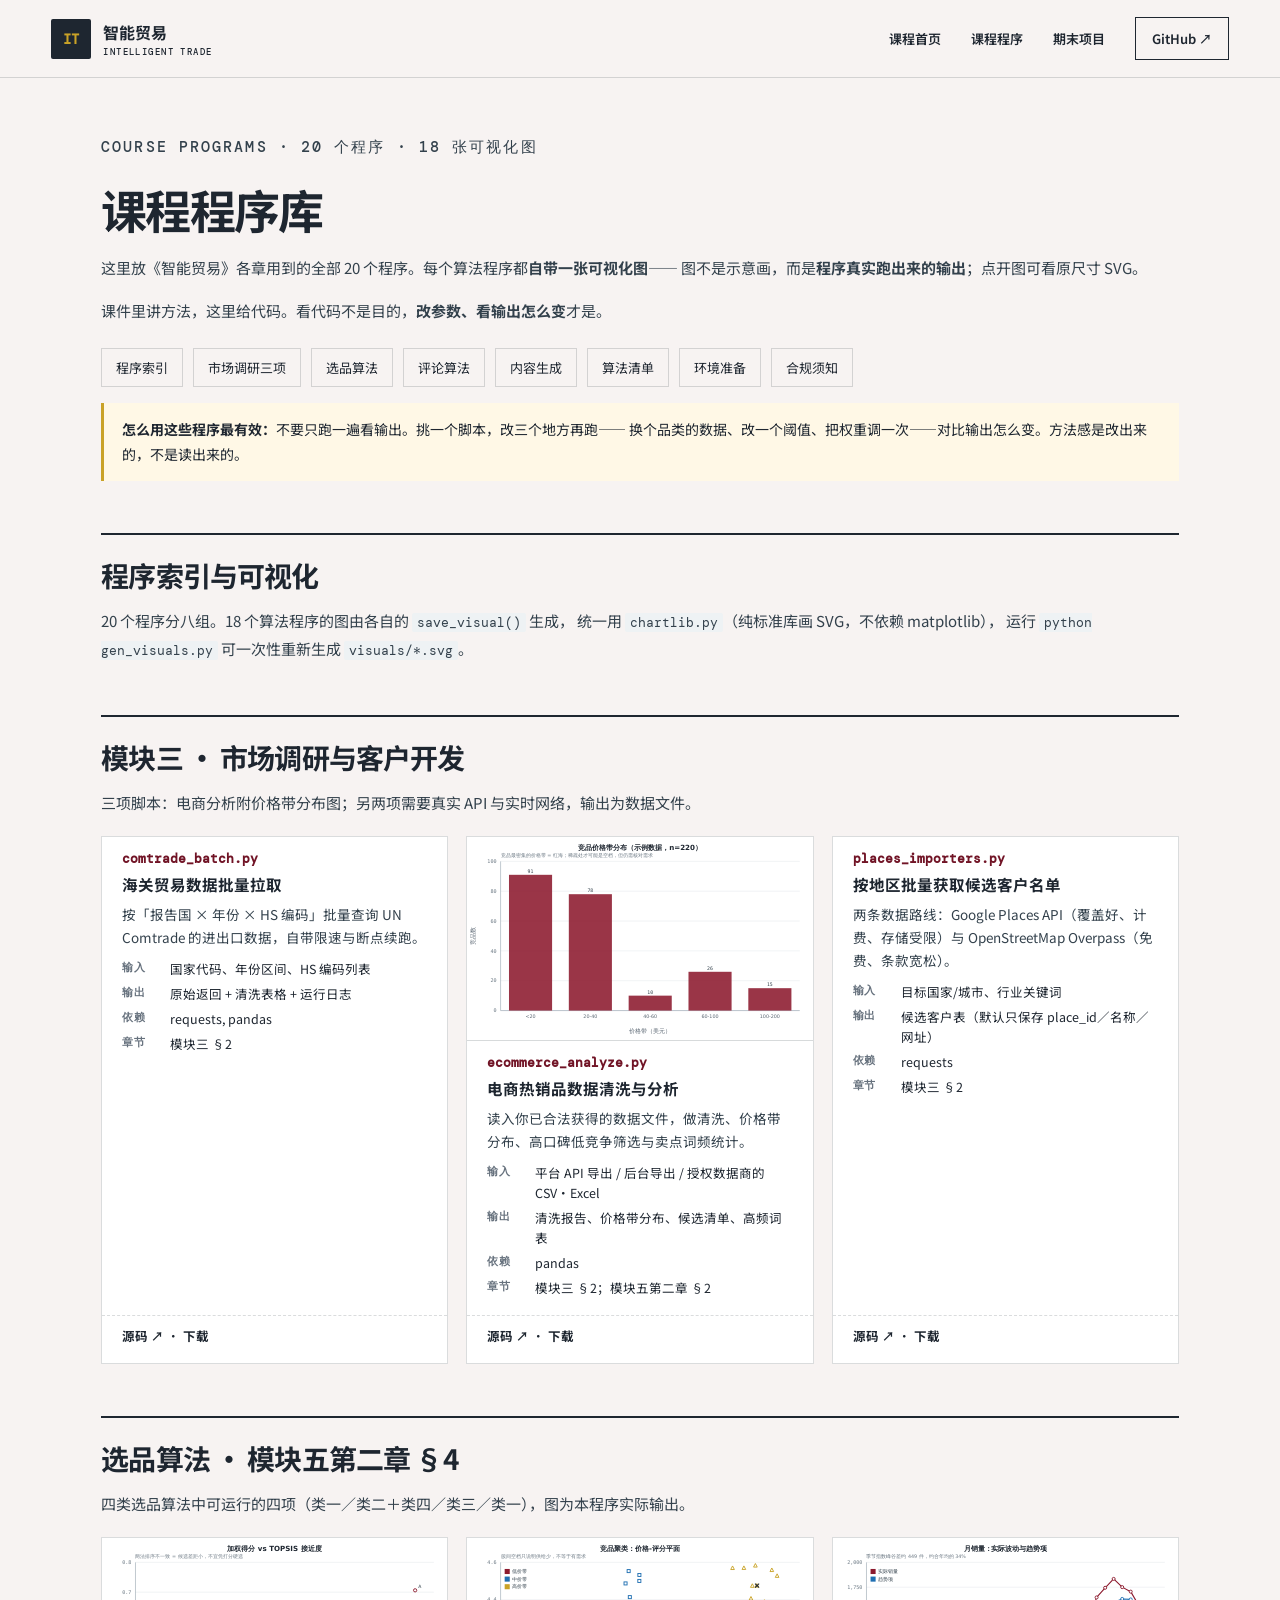
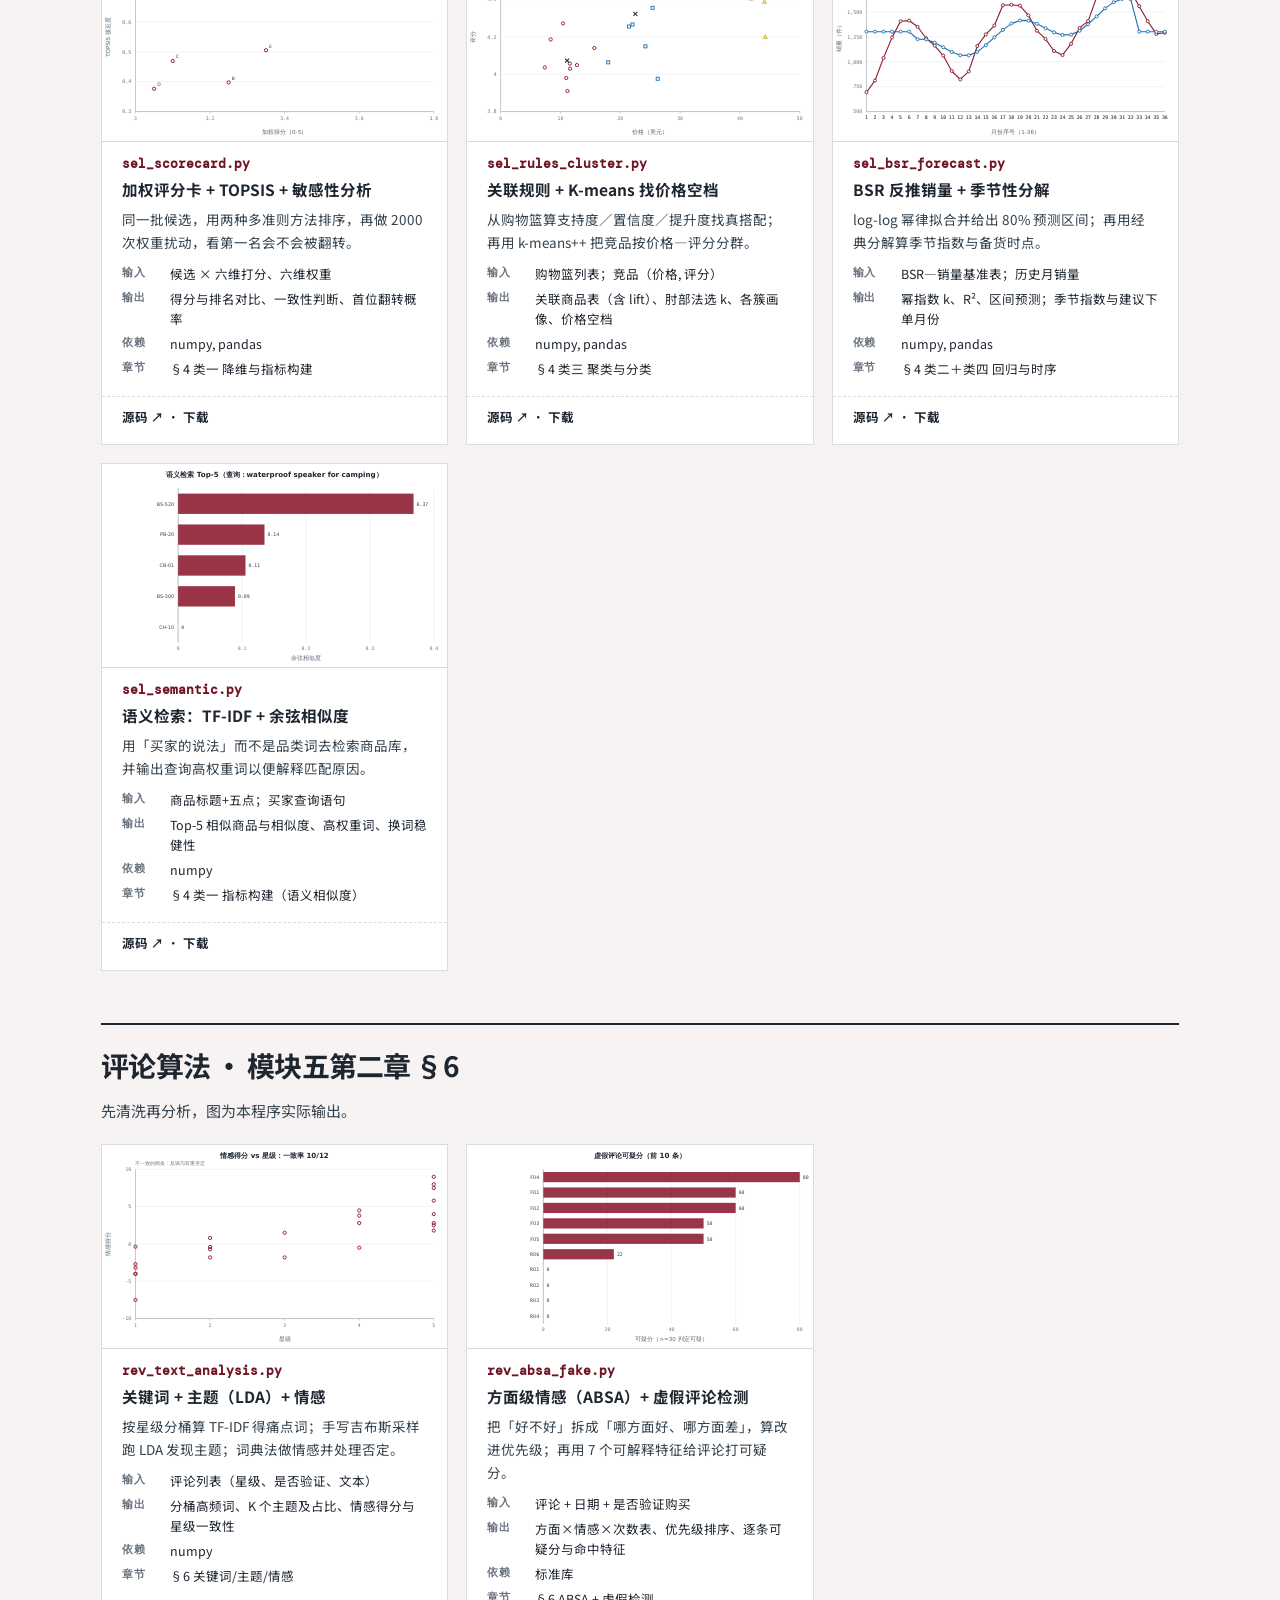
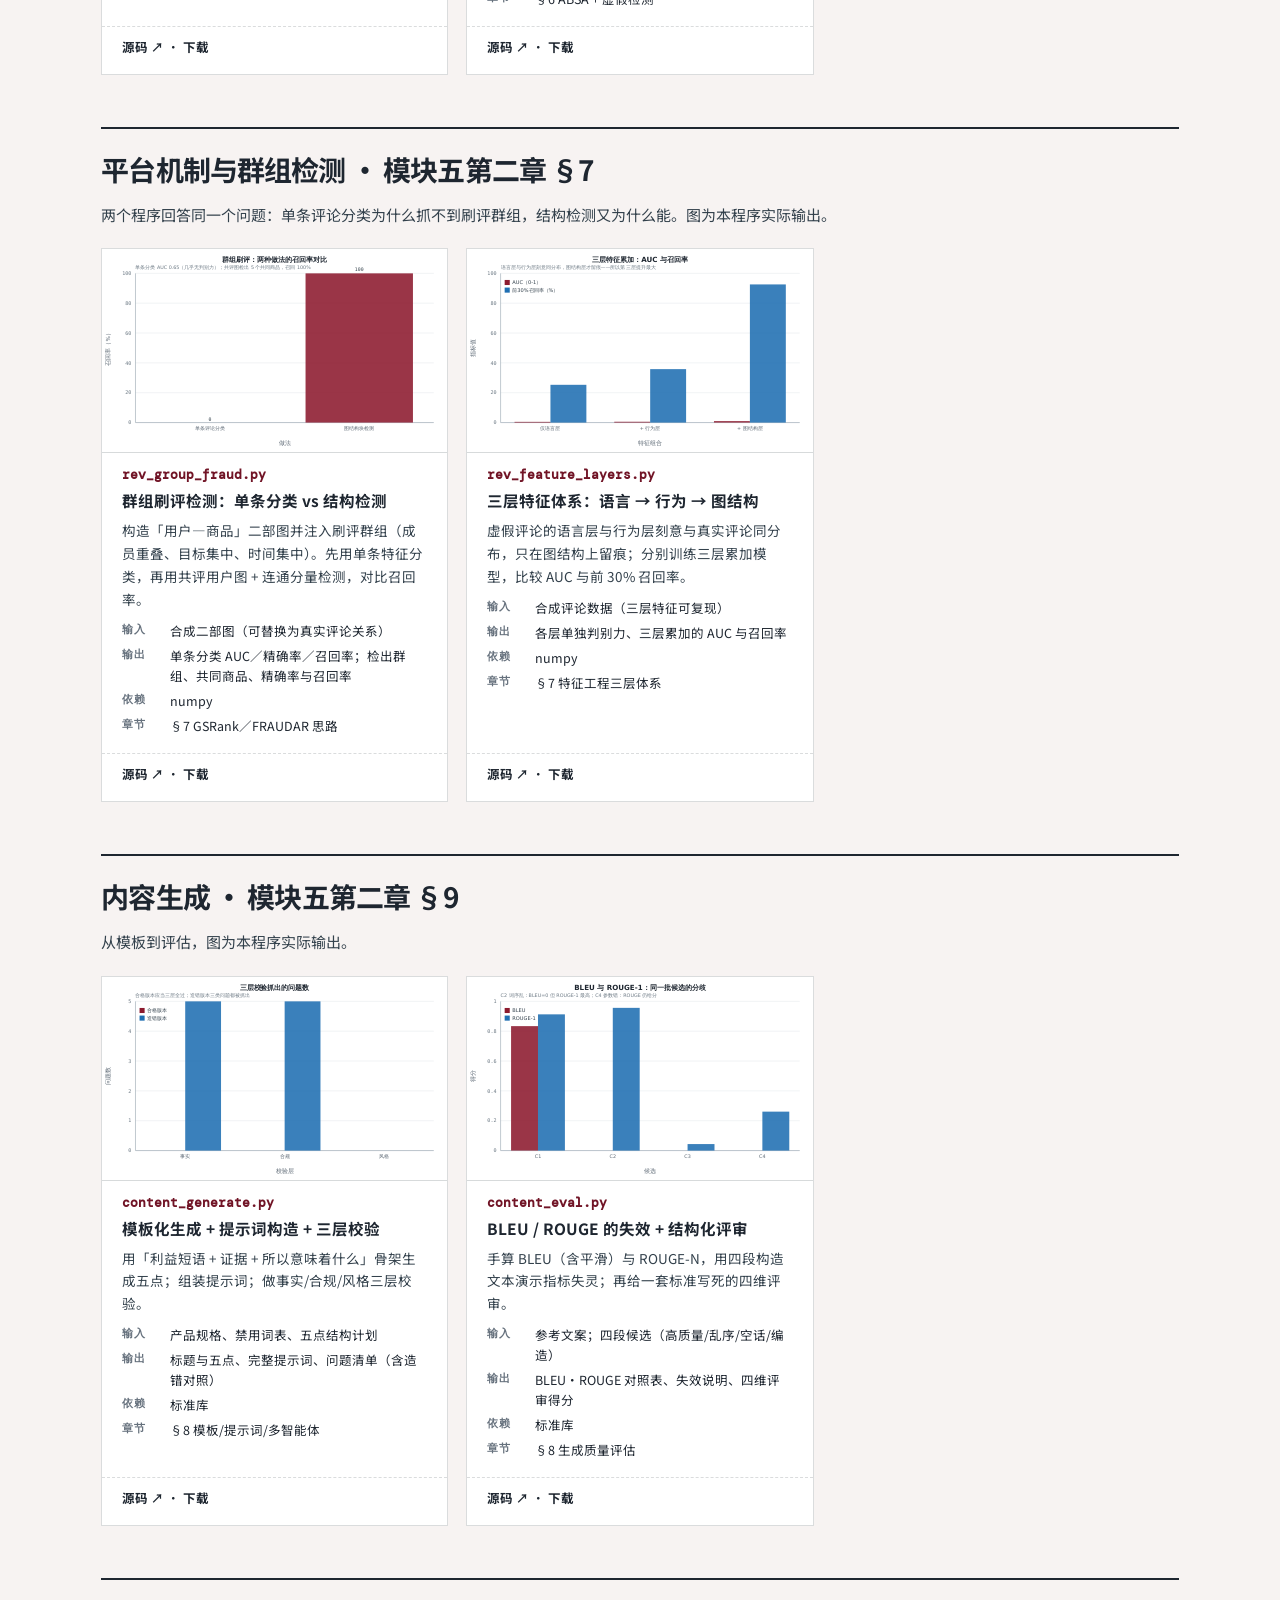
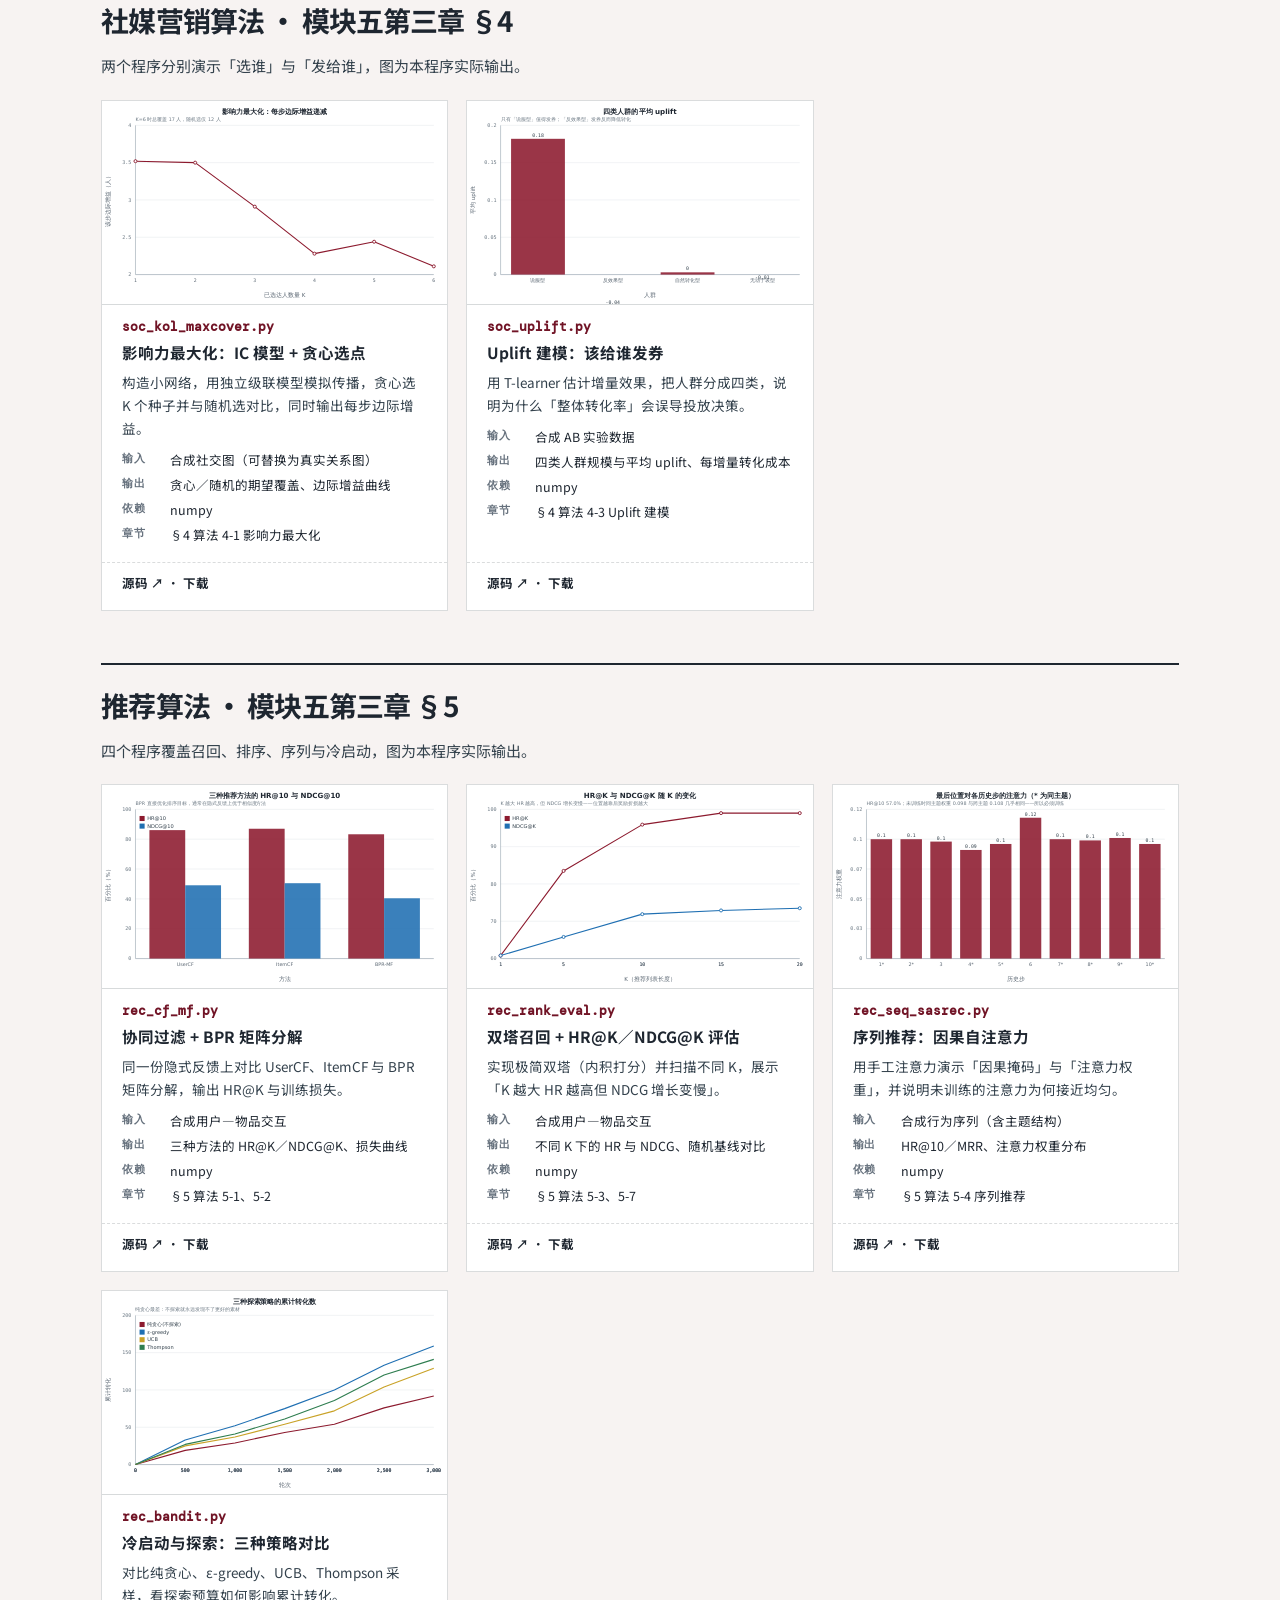
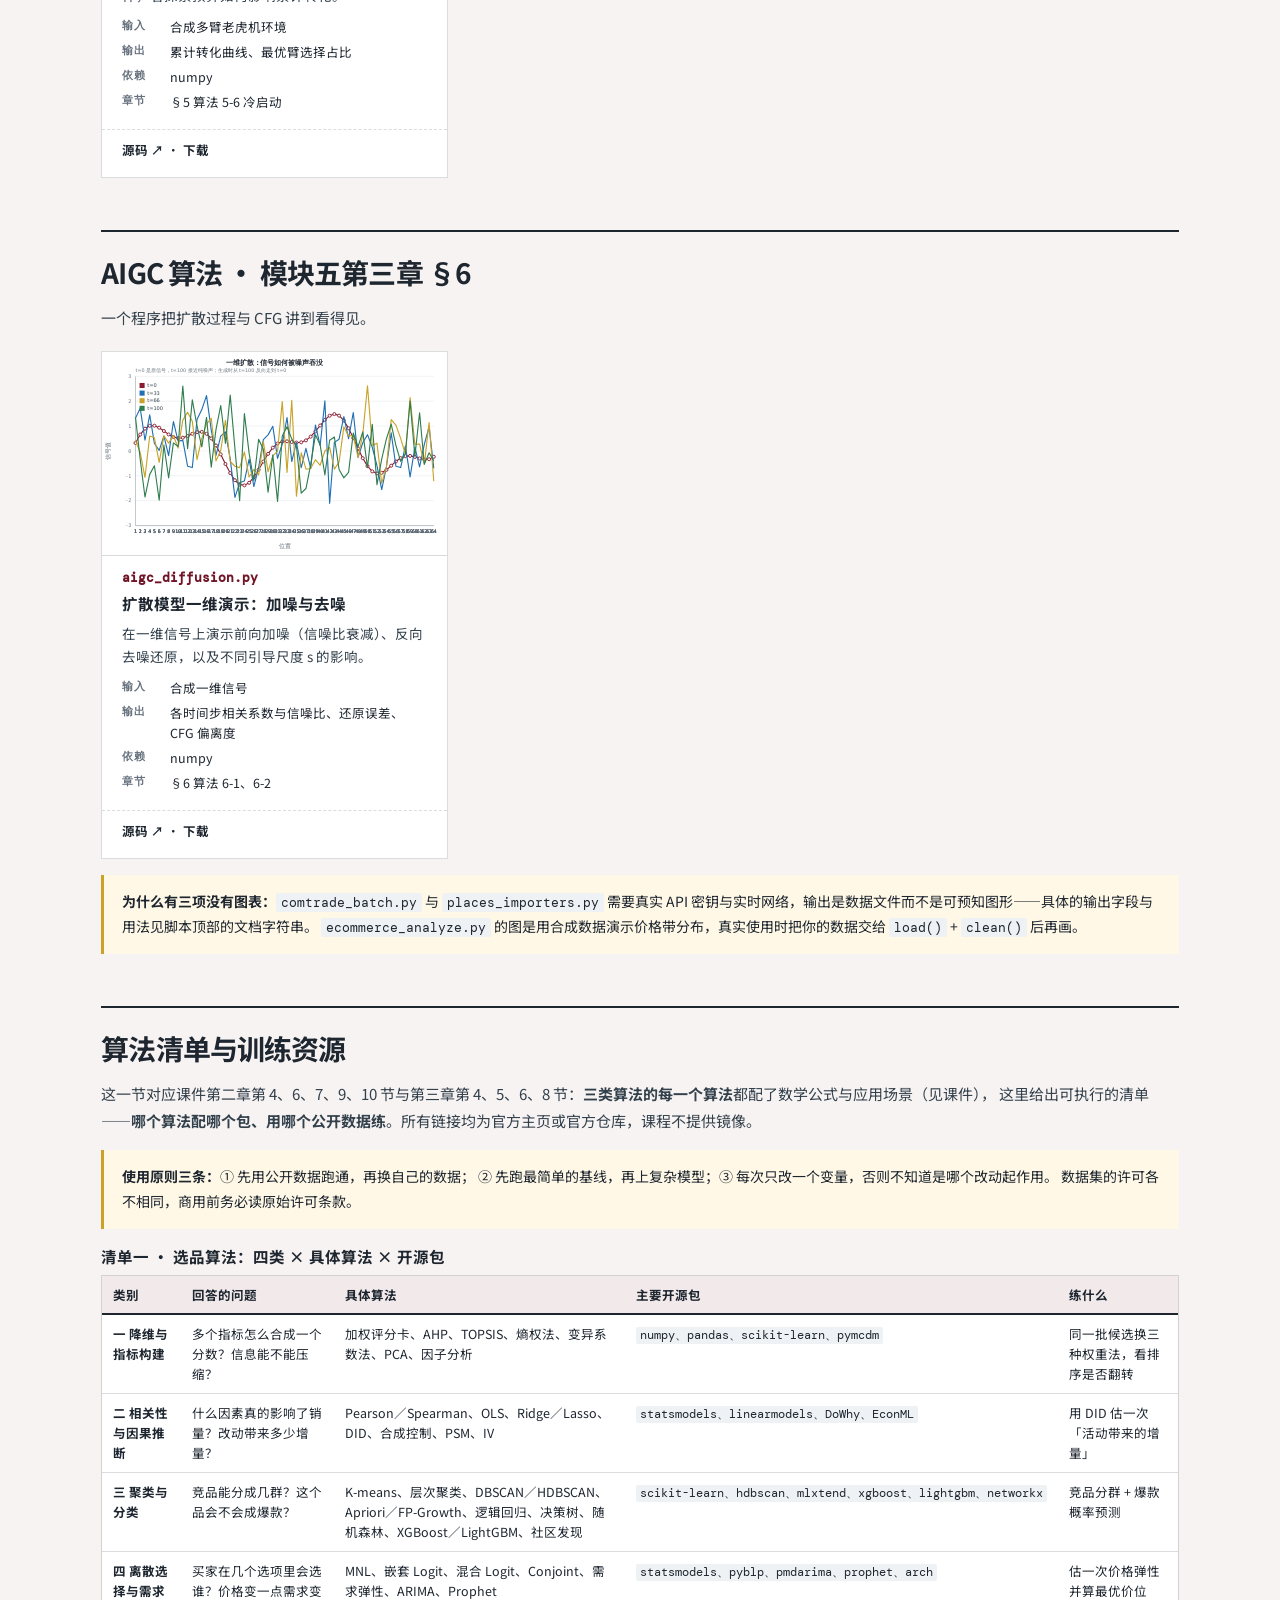
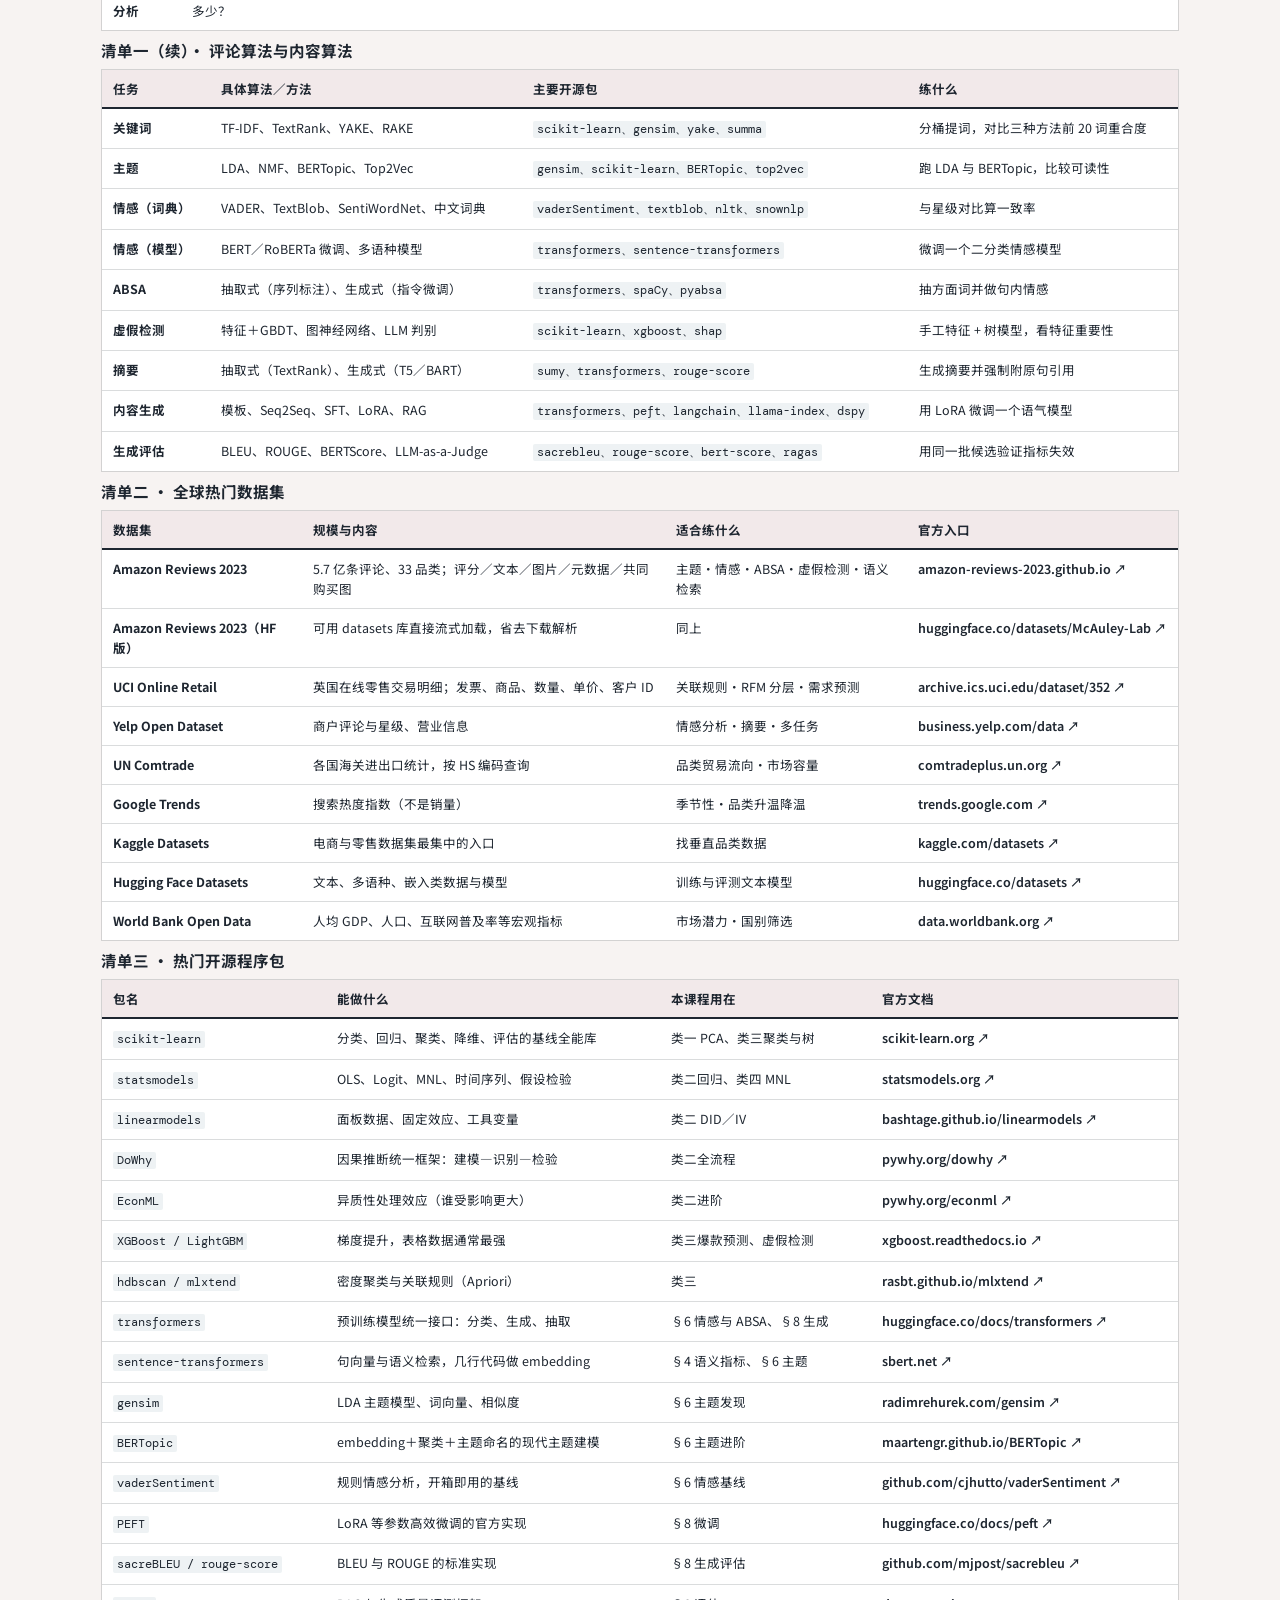
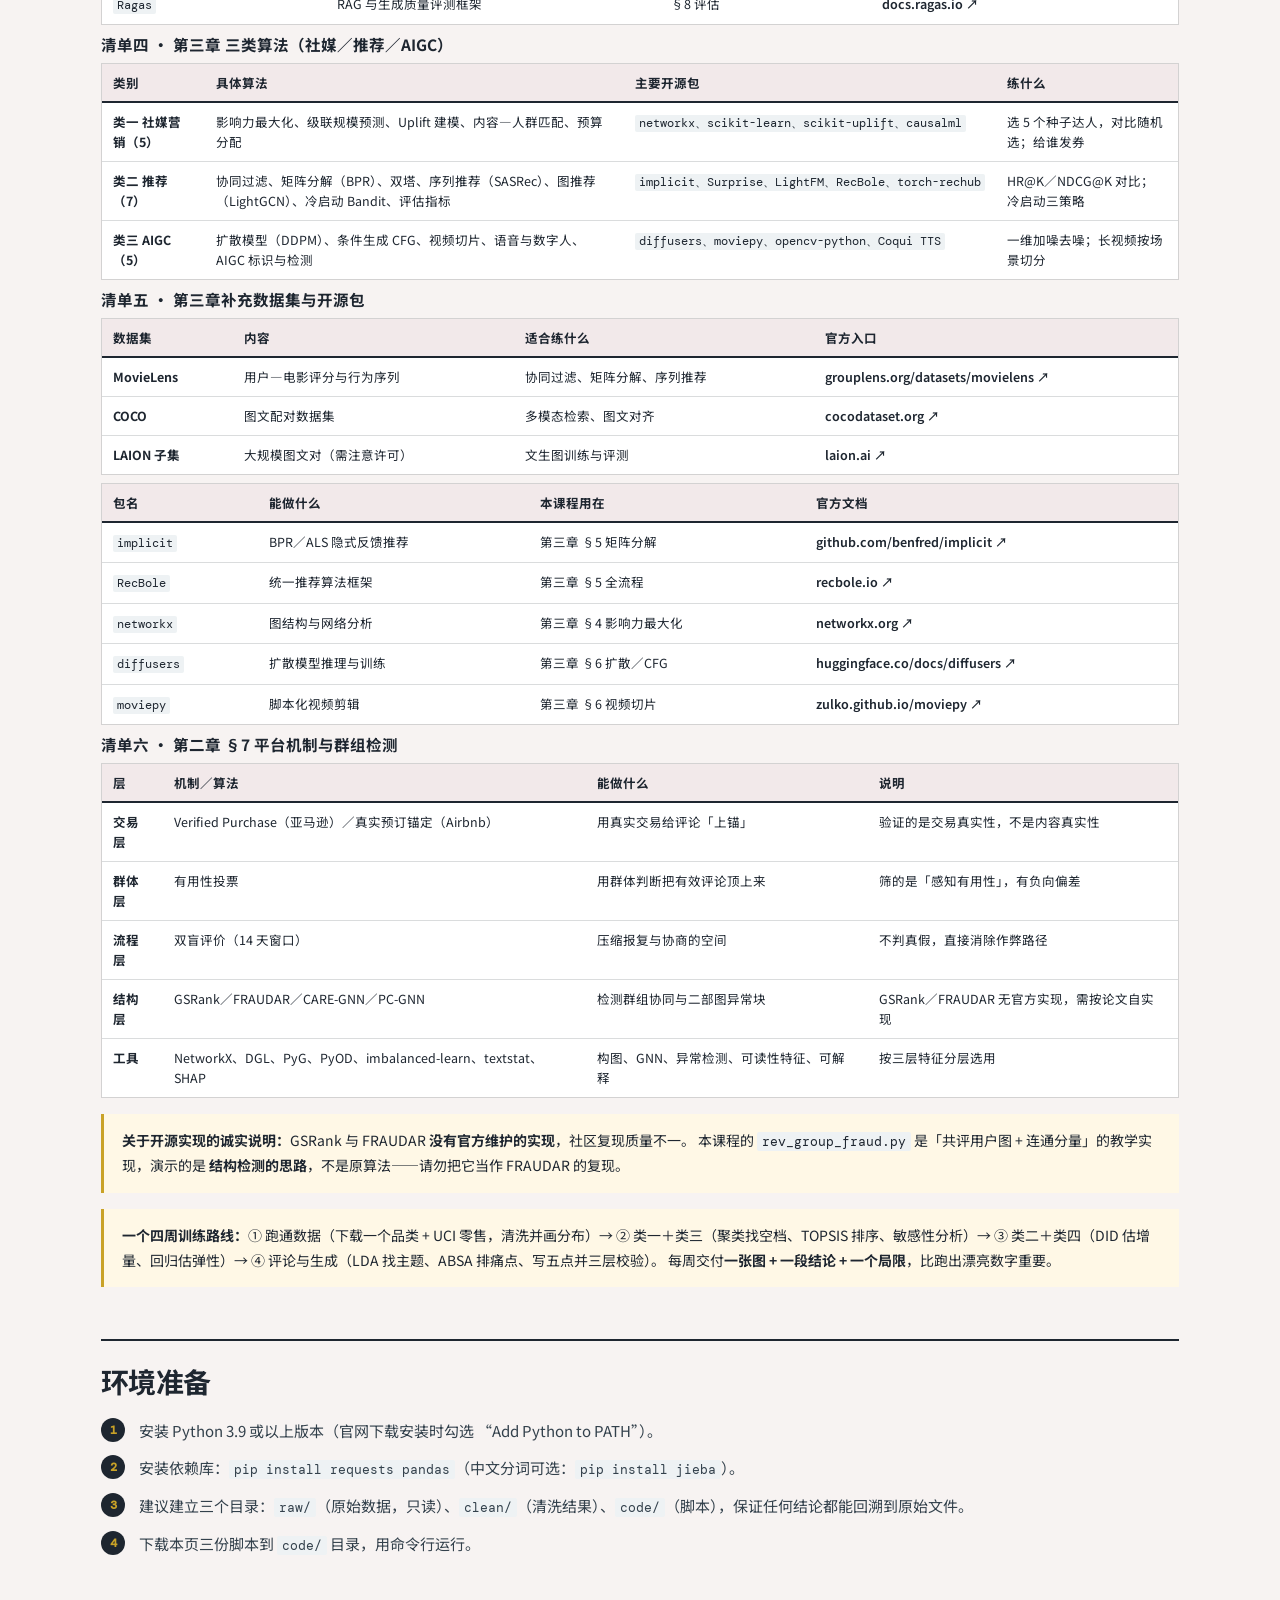
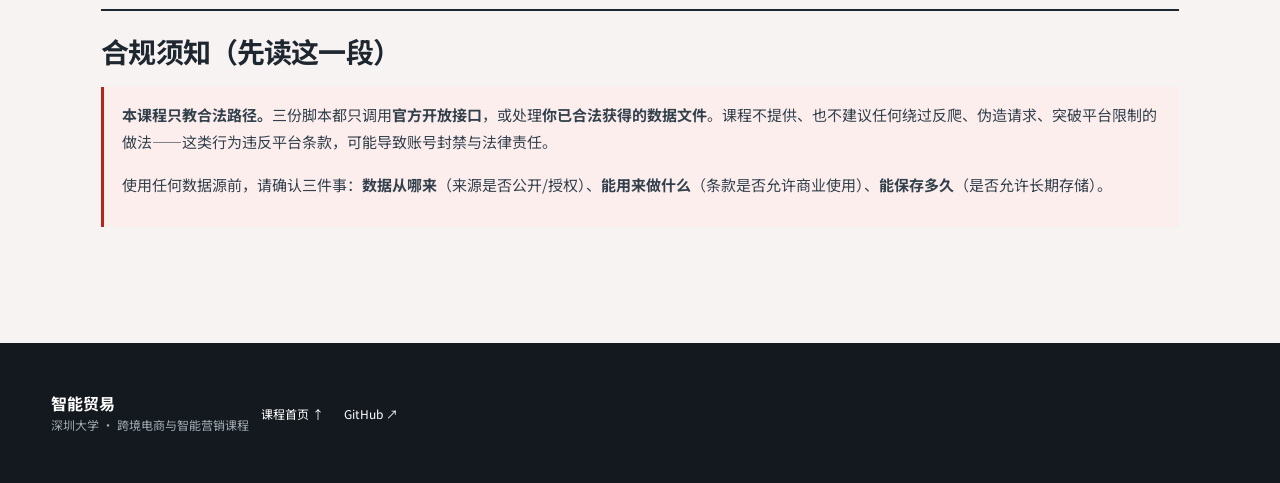
==== commit d67a4722: "Add section 7 programs and platform-mechanism inventory" ====
--- a/code/index.html
+++ b/code/index.html
@@ -75,9 +75,9 @@
   </header>
 
   <main class="doc">
-    <p class="meta">COURSE PROGRAMS · 18 个程序 · 16 张可视化图</p>
+    <p class="meta">COURSE PROGRAMS · 20 个程序 · 18 张可视化图</p>
     <h1>课程程序库</h1>
-    <p>这里放《智能贸易》各章用到的全部 18 个程序。每个算法程序都<strong>自带一张可视化图</strong>——
+    <p>这里放《智能贸易》各章用到的全部 20 个程序。每个算法程序都<strong>自带一张可视化图</strong>——
        图不是示意画，而是<strong>程序真实跑出来的输出</strong>；点开图可看原尺寸 SVG。</p>
     <p>课件里讲方法，这里给代码。看代码不是目的，<strong>改参数、看输出怎么变</strong>才是。</p>
 
@@ -98,7 +98,7 @@
     </div>
 
     <h2 id="pick">程序索引与可视化</h2>
-    <p>18 个程序分七组。16 个算法程序的图由各自的 <code>save_visual()</code> 生成，
+    <p>20 个程序分八组。18 个算法程序的图由各自的 <code>save_visual()</code> 生成，
        统一用 <code>chartlib.py</code>（纯标准库画 SVG，不依赖 matplotlib），
        运行 <code>python gen_visuals.py</code> 可一次性重新生成 <code>visuals/*.svg</code>。</p>
     <h2>模块三 · 市场调研与客户开发</h2>
@@ -258,7 +258,44 @@
       </article>
     </div>
 
-    <h2>内容生成 · 模块五第二章 §8</h2>
+    <h2>平台机制与群组检测 · 模块五第二章 §7</h2>
+    <p>两个程序回答同一个问题：单条评论分类为什么抓不到刷评群组，结构检测又为什么能。图为本程序实际输出。</p>
+    <div class="prog-grid">
+      <article class="prog" id="rev_group_fraud">
+        <a class="viz" href="visuals/rev_group_fraud.svg" target="_blank" rel="noreferrer"><img src="visuals/rev_group_fraud.svg" alt="群组刷评检测的可视化输出" loading="lazy"></a>
+        <div class="fn">rev_group_fraud.py</div>
+        <h3>群组刷评检测：单条分类 vs 结构检测</h3>
+        <p>构造「用户—商品」二部图并注入刷评群组（成员重叠、目标集中、时间集中）。先用单条特征分类，再用共评用户图 + 连通分量检测，对比召回率。</p>
+        <dl>
+          <dt>输入</dt><dd>合成二部图（可替换为真实评论关系）</dd>
+          <dt>输出</dt><dd>单条分类 AUC／精确率／召回率；检出群组、共同商品、精确率与召回率</dd>
+          <dt>依赖</dt><dd>numpy</dd>
+          <dt>章节</dt><dd>§7 GSRank／FRAUDAR 思路</dd>
+        </dl>
+        <div class="src">
+          <a href="https://github.com/elysium4eva/elysium4eva.github.io/blob/main/code/rev_group_fraud.py" target="_blank" rel="noreferrer">源码 ↗</a>
+          · <a href="rev_group_fraud.py" download>下载</a>
+        </div>
+      </article>
+      <article class="prog" id="rev_feature_layers">
+        <a class="viz" href="visuals/rev_feature_layers.svg" target="_blank" rel="noreferrer"><img src="visuals/rev_feature_layers.svg" alt="三层特征增量的可视化输出" loading="lazy"></a>
+        <div class="fn">rev_feature_layers.py</div>
+        <h3>三层特征体系：语言 → 行为 → 图结构</h3>
+        <p>虚假评论的语言层与行为层刻意与真实评论同分布，只在图结构上留痕；分别训练三层累加模型，比较 AUC 与前 30% 召回率。</p>
+        <dl>
+          <dt>输入</dt><dd>合成评论数据（三层特征可复现）</dd>
+          <dt>输出</dt><dd>各层单独判别力、三层累加的 AUC 与召回率</dd>
+          <dt>依赖</dt><dd>numpy</dd>
+          <dt>章节</dt><dd>§7 特征工程三层体系</dd>
+        </dl>
+        <div class="src">
+          <a href="https://github.com/elysium4eva/elysium4eva.github.io/blob/main/code/rev_feature_layers.py" target="_blank" rel="noreferrer">源码 ↗</a>
+          · <a href="rev_feature_layers.py" download>下载</a>
+        </div>
+      </article>
+    </div>
+
+    <h2>内容生成 · 模块五第二章 §9</h2>
     <p>从模板到评估，图为本程序实际输出。</p>
     <div class="prog-grid">
       <article class="prog" id="content_generate">
@@ -429,7 +466,7 @@
     </div>
 
     <h2 id="algo-list">算法清单与训练资源</h2>
-    <p>这一节对应课件第二章第 4、6、8、9 节与第三章第 4、5、6、8 节：<strong>三类算法的每一个算法</strong>都配了数学公式与应用场景（见课件），
+    <p>这一节对应课件第二章第 4、6、7、9、10 节与第三章第 4、5、6、8 节：<strong>三类算法的每一个算法</strong>都配了数学公式与应用场景（见课件），
        这里给出可执行的清单——<strong>哪个算法配哪个包、用哪个公开数据练</strong>。所有链接均为官方主页或官方仓库，课程不提供镜像。</p>
 
     <div class="note">
@@ -547,6 +584,25 @@
         </tbody>
       </table>
     </div>
+    <h3 class="sub">清单六 · 第二章 §7 平台机制与群组检测</h3>
+    <div class="tbl-wrap">
+      <table class="algo-tbl">
+        <thead><tr><th>层</th><th>机制／算法</th><th>能做什么</th><th>说明</th></tr></thead>
+        <tbody>
+          <tr><td><b>交易层</b></td><td>Verified Purchase（亚马逊）／真实预订锚定（Airbnb）</td><td>用真实交易给评论「上锚」</td><td>验证的是交易真实性，不是内容真实性</td></tr>
+          <tr><td><b>群体层</b></td><td>有用性投票</td><td>用群体判断把有效评论顶上来</td><td>筛的是「感知有用性」，有负向偏差</td></tr>
+          <tr><td><b>流程层</b></td><td>双盲评价（14 天窗口）</td><td>压缩报复与协商的空间</td><td>不判真假，直接消除作弊路径</td></tr>
+          <tr><td><b>结构层</b></td><td>GSRank／FRAUDAR／CARE-GNN／PC-GNN</td><td>检测群组协同与二部图异常块</td><td>GSRank／FRAUDAR 无官方实现，需按论文自实现</td></tr>
+          <tr><td><b>工具</b></td><td>NetworkX、DGL、PyG、PyOD、imbalanced-learn、textstat、SHAP</td><td>构图、GNN、异常检测、可读性特征、可解释</td><td>按三层特征分层选用</td></tr>
+        </tbody>
+      </table>
+    </div>
+    <div class="note">
+      <strong>关于开源实现的诚实说明：</strong>GSRank 与 FRAUDAR <strong>没有官方维护的实现</strong>，社区复现质量不一。
+      本课程的 <code>rev_group_fraud.py</code> 是「共评用户图 + 连通分量」的教学实现，演示的是
+      <strong>结构检测的思路</strong>，不是原算法——请勿把它当作 FRAUDAR 的复现。
+    </div>
+
     <div class="note">
       <strong>一个四周训练路线：</strong>① 跑通数据（下载一个品类 + UCI 零售，清洗并画分布）→
       ② 类一＋类三（聚类找空档、TOPSIS 排序、敏感性分析）→
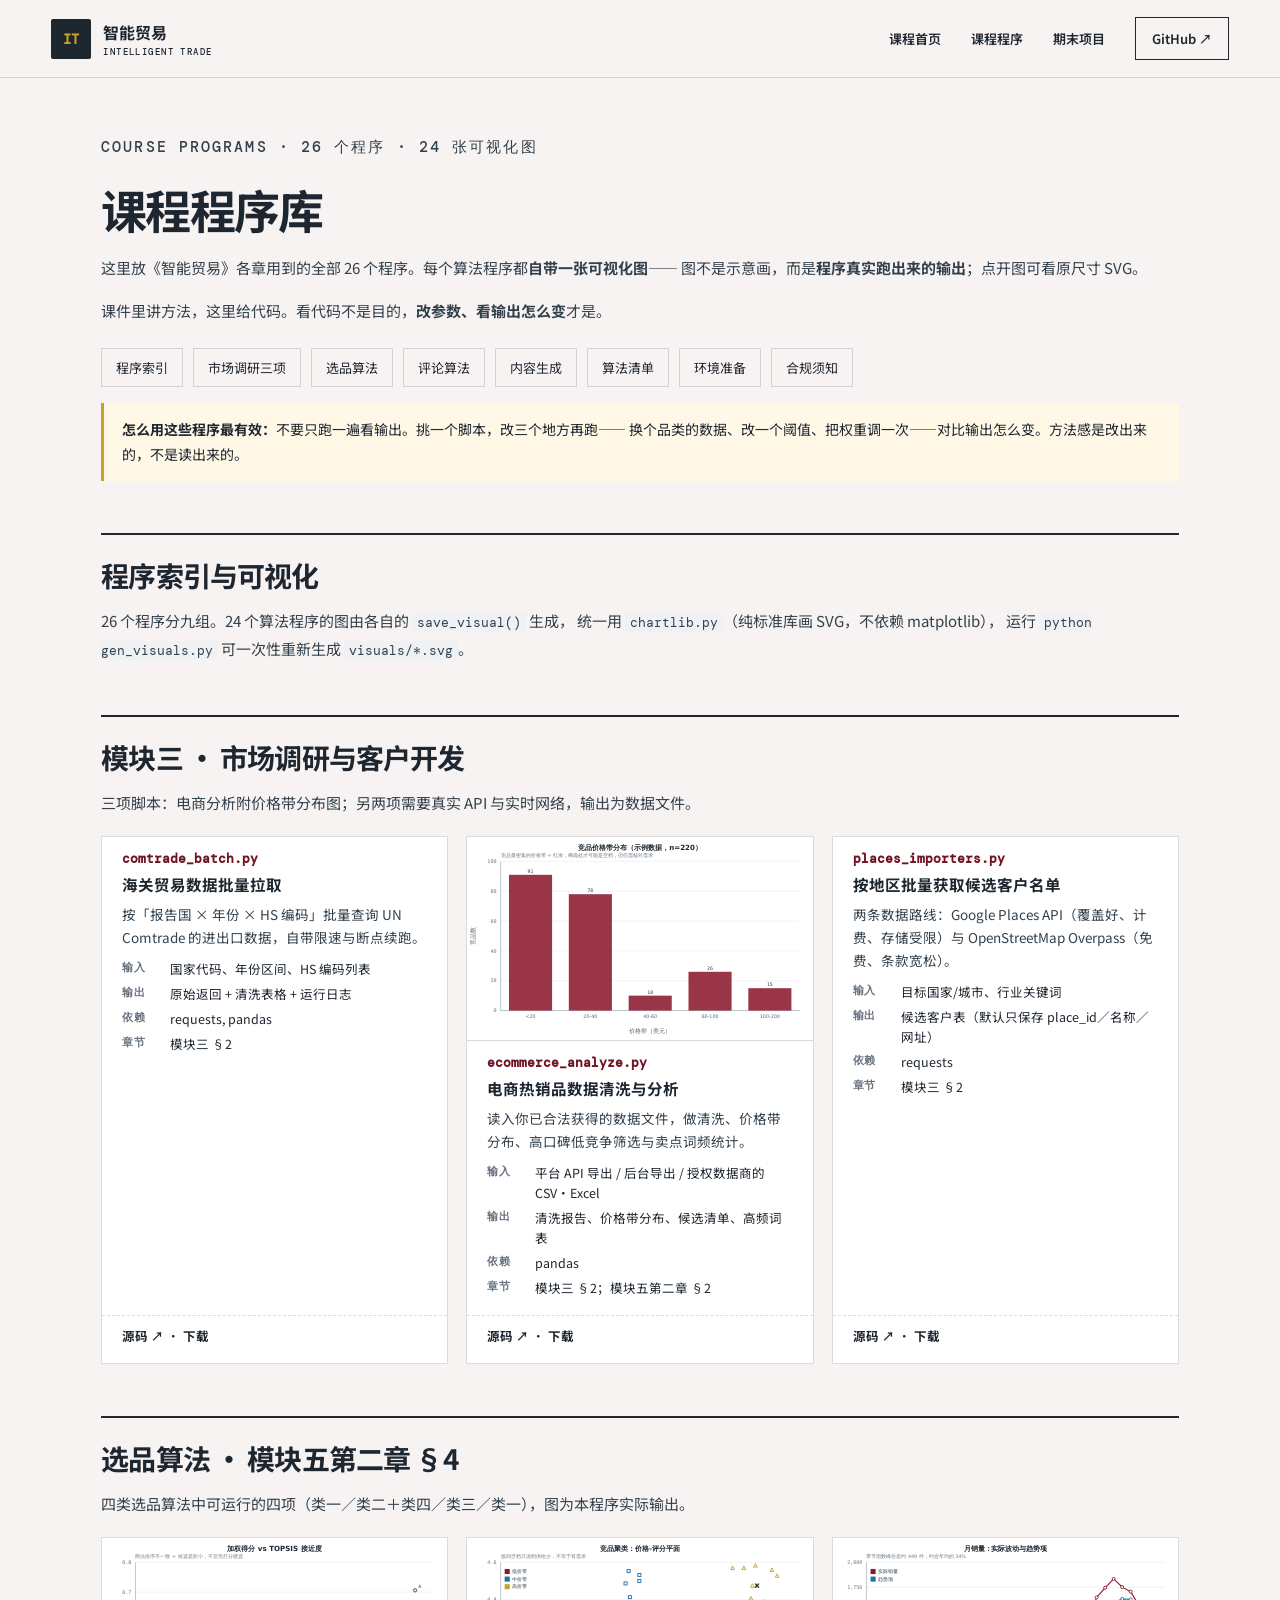
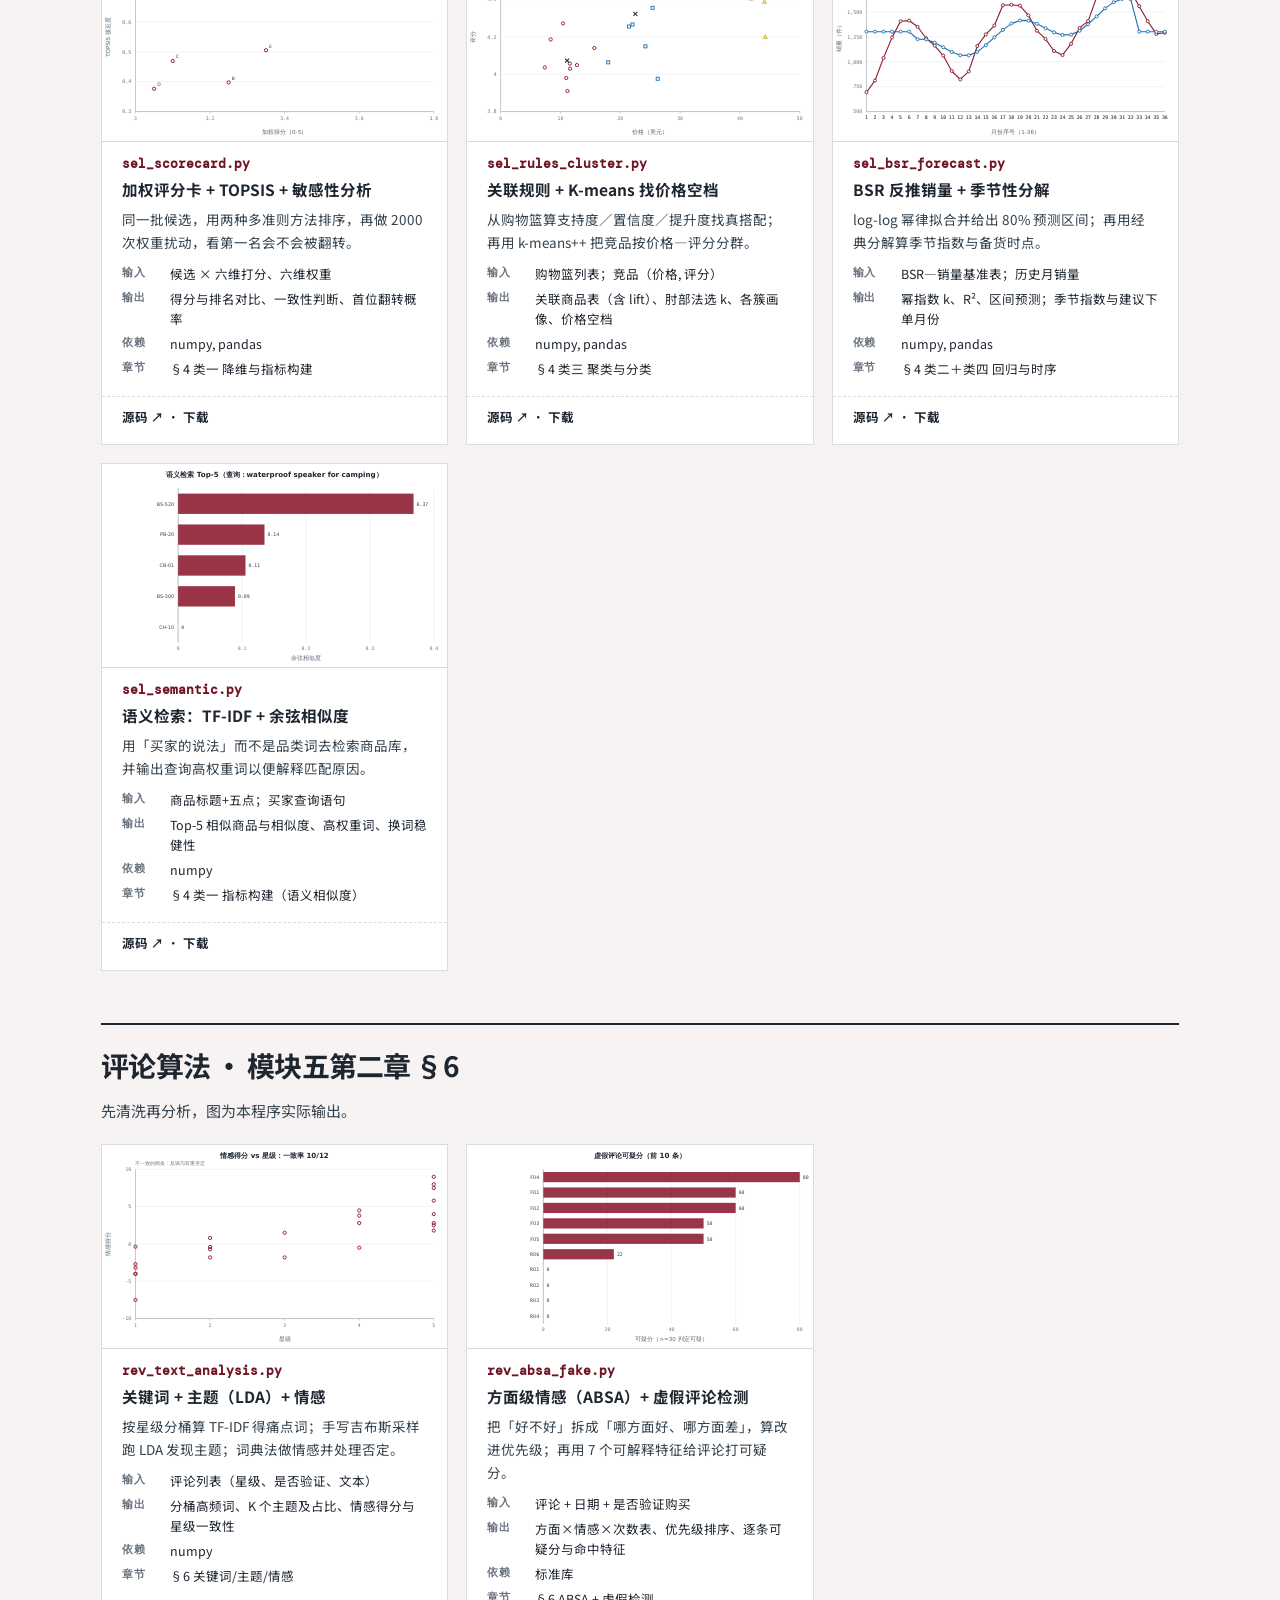
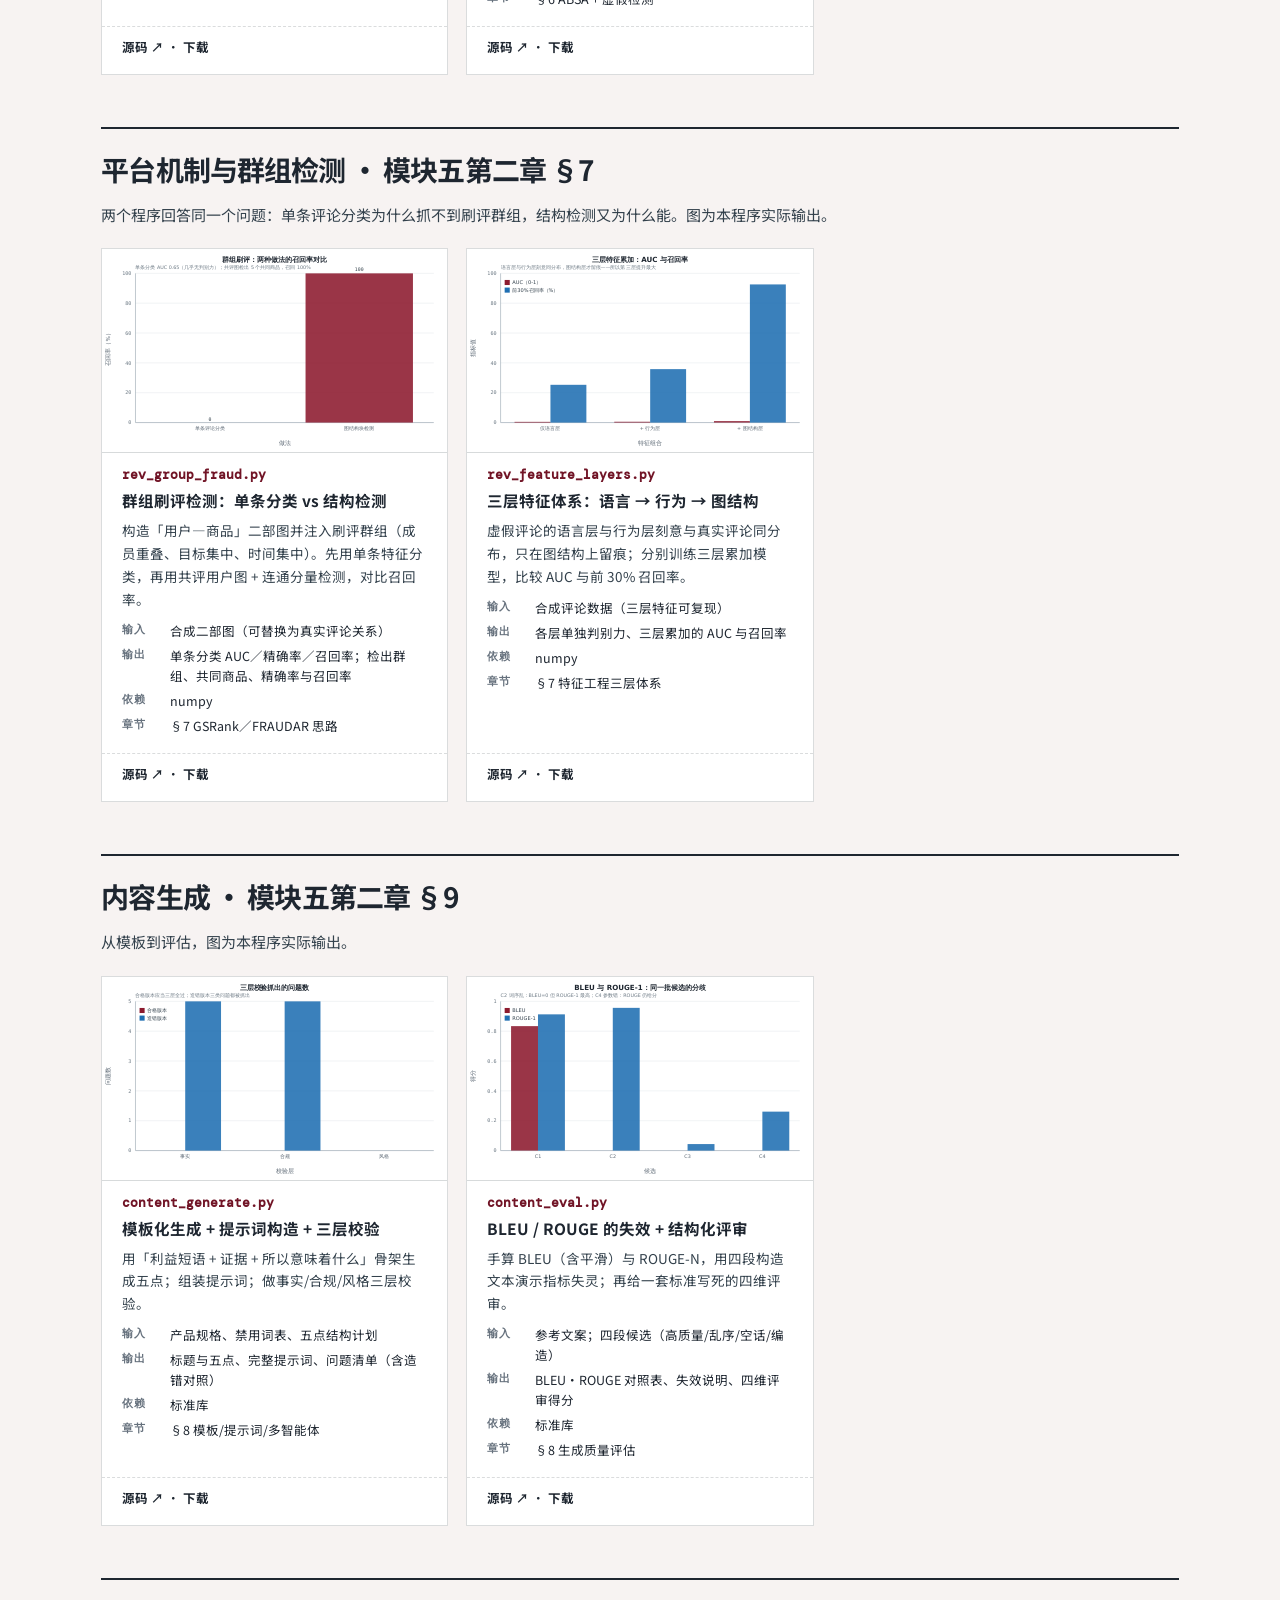
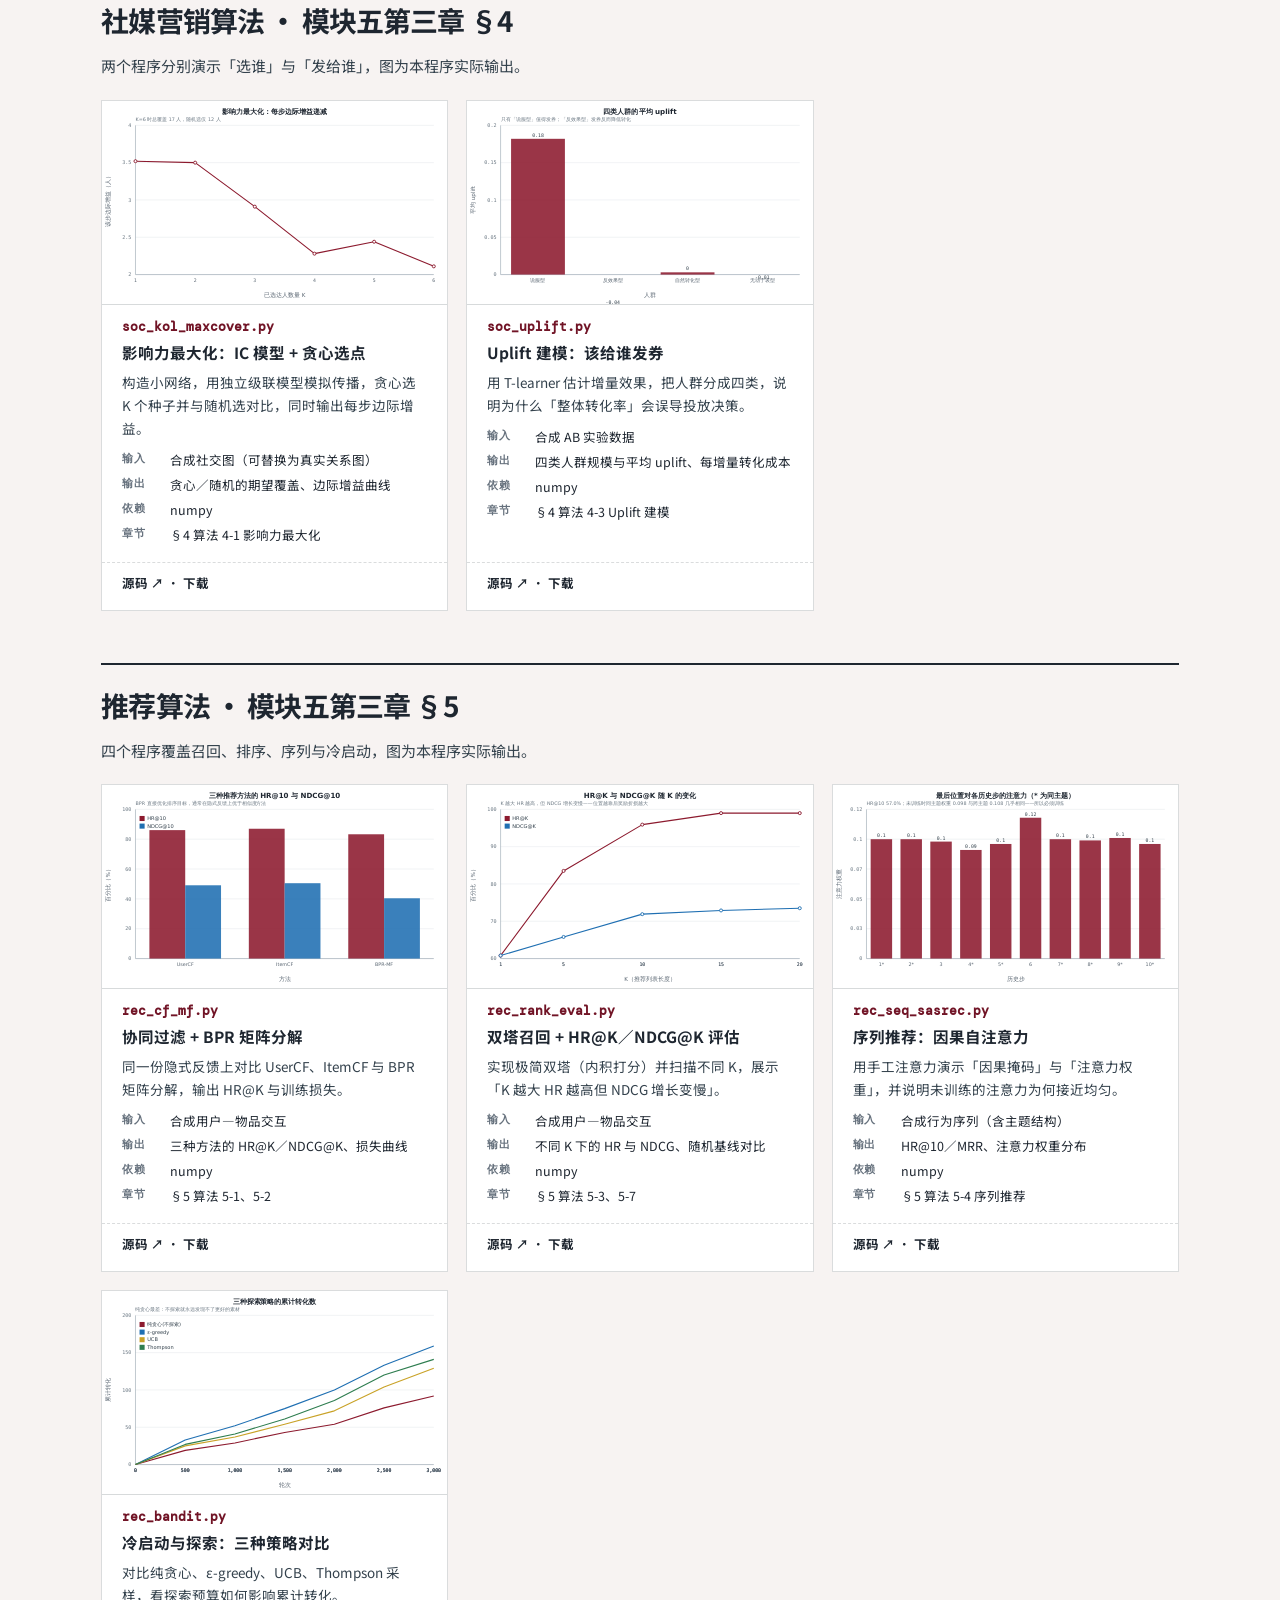
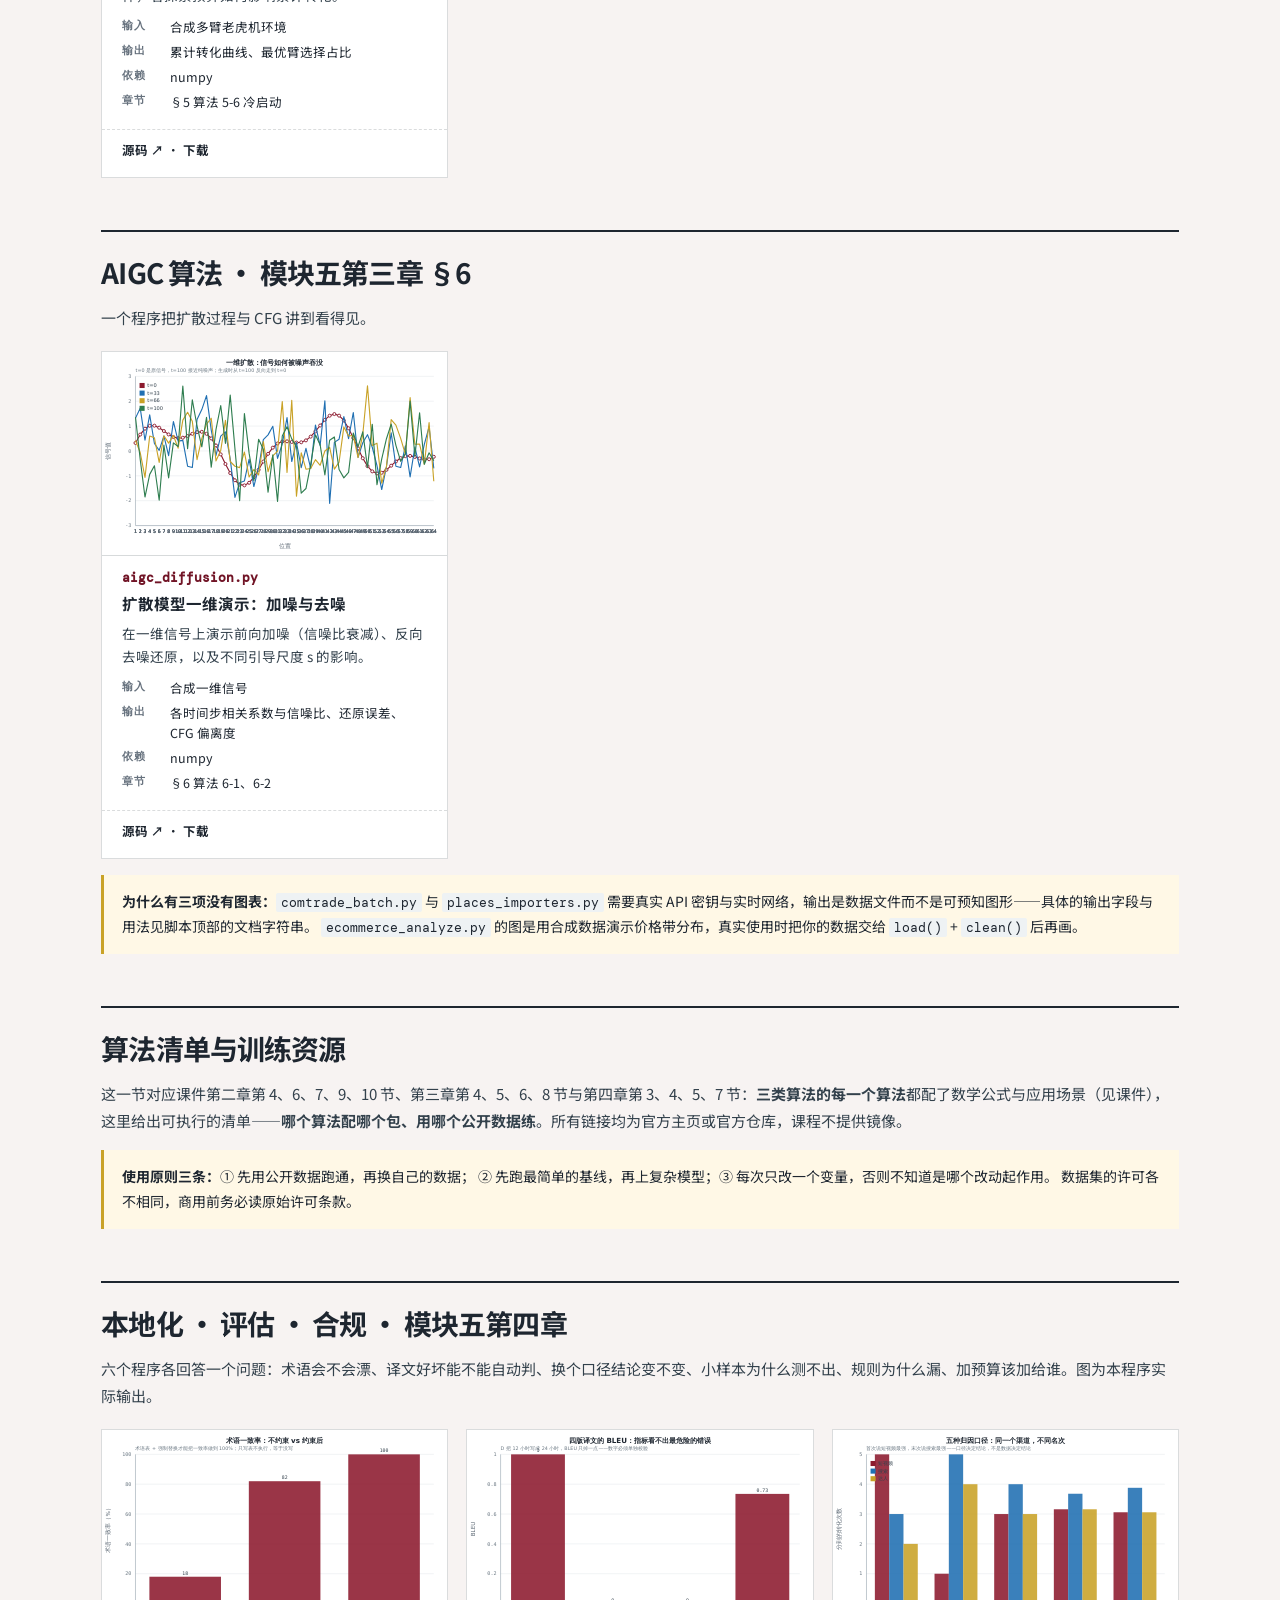
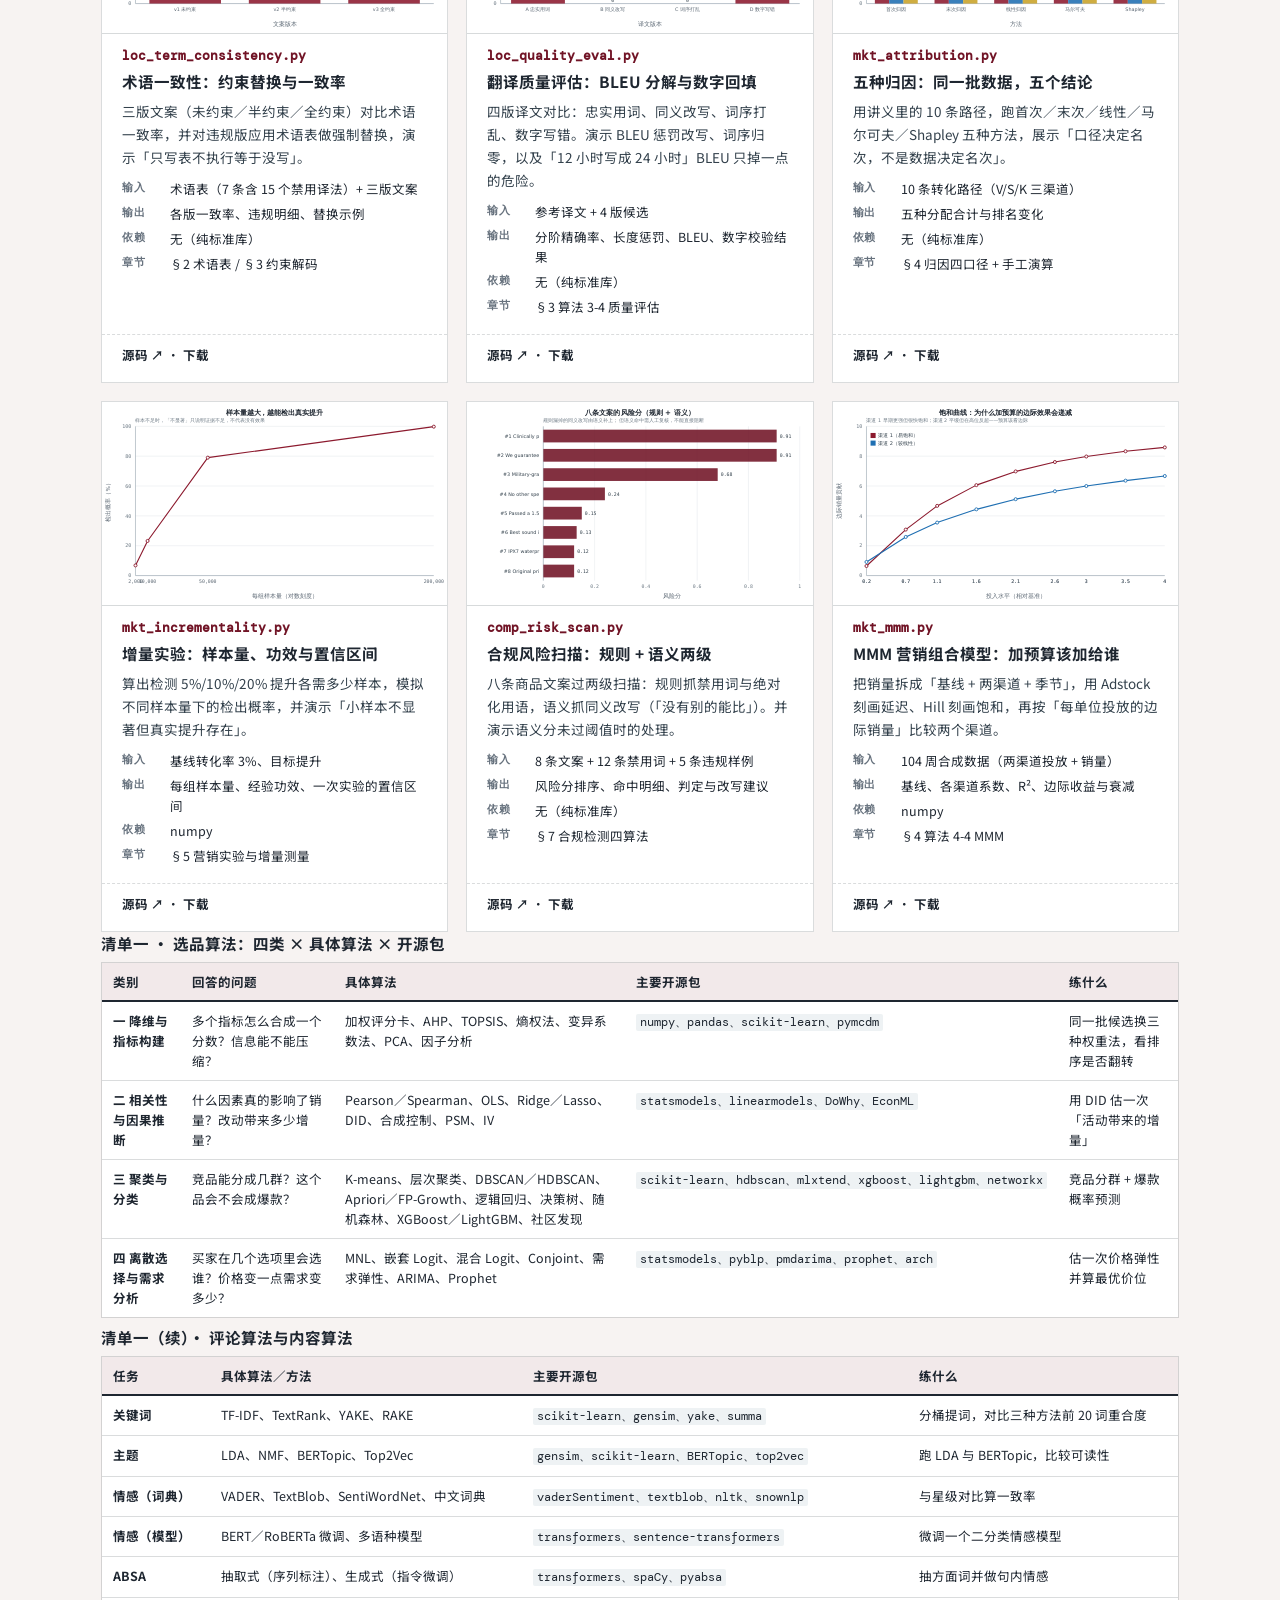
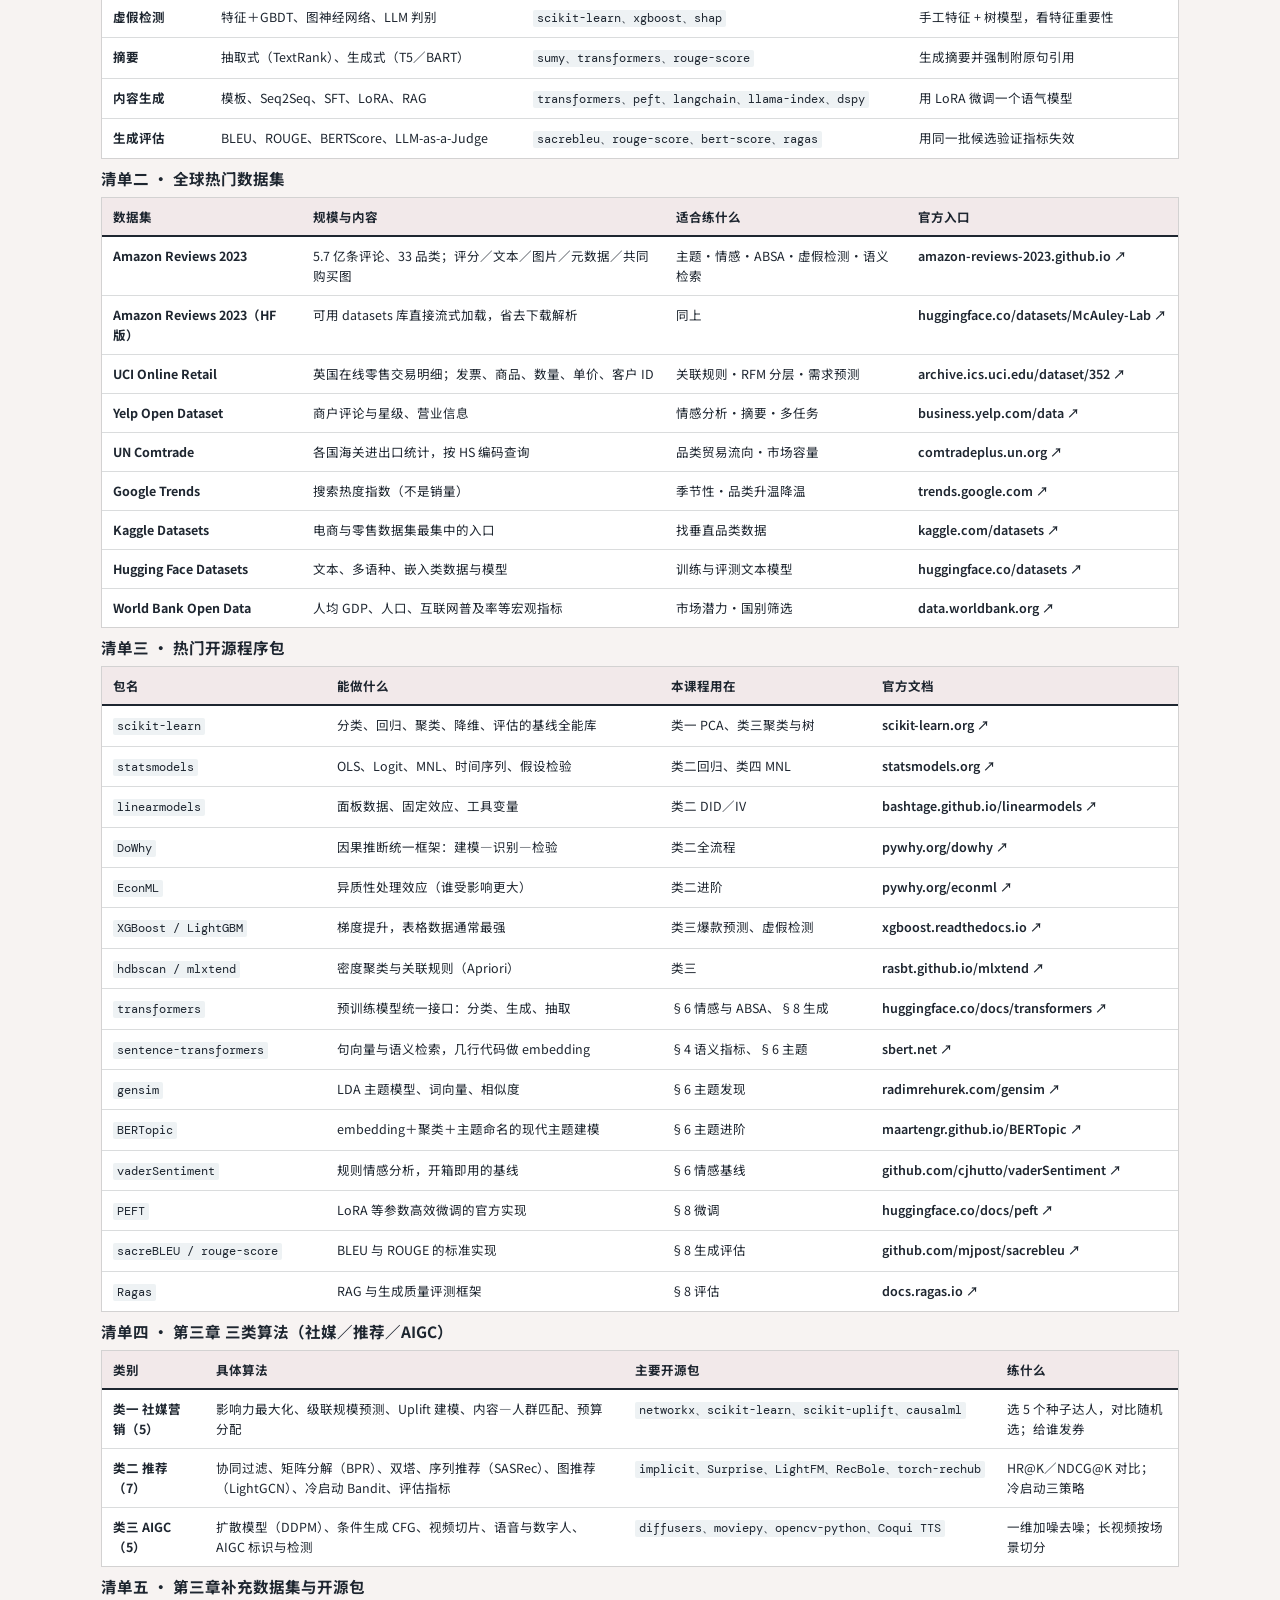
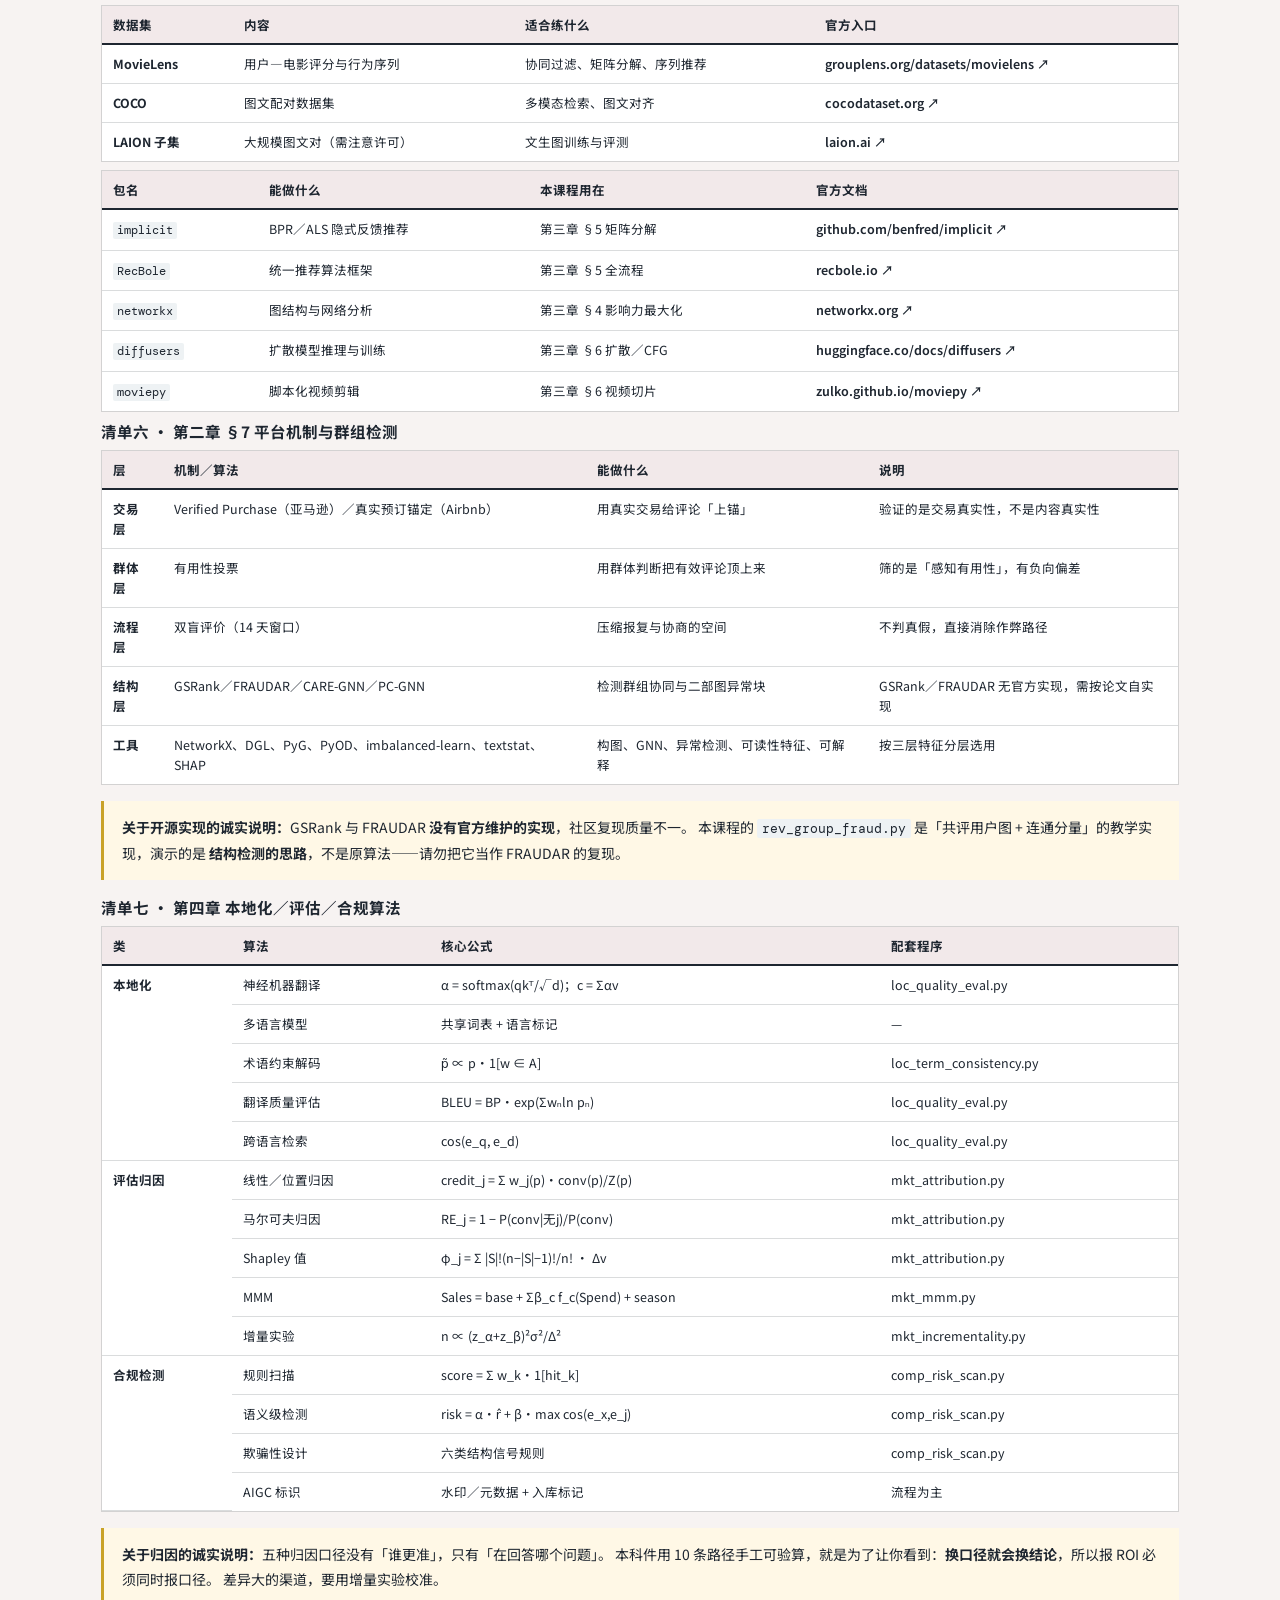
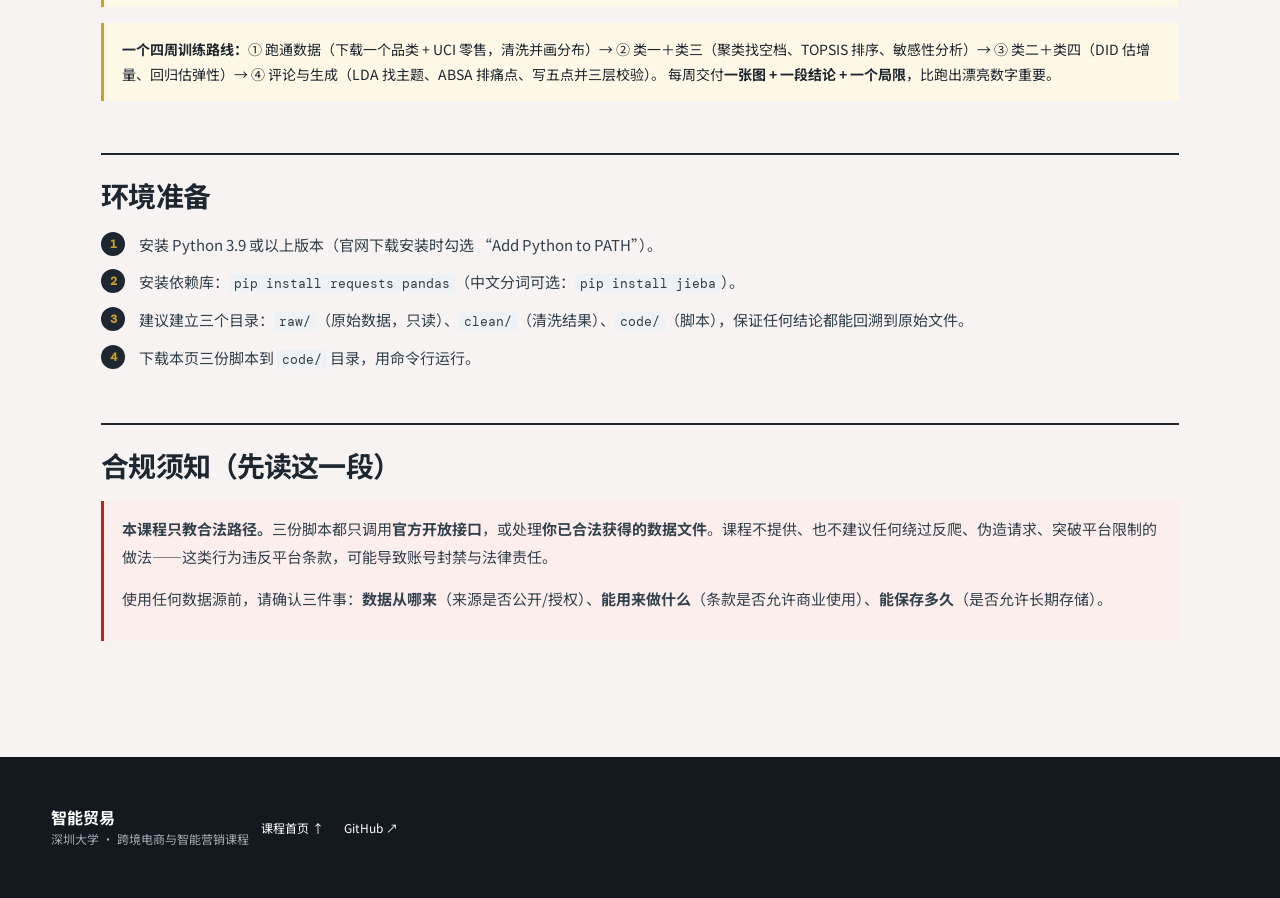
==== commit f04364ba: "Add chapter 4 programs and inventory list 7" ====
--- a/code/index.html
+++ b/code/index.html
@@ -75,9 +75,9 @@
   </header>
 
   <main class="doc">
-    <p class="meta">COURSE PROGRAMS · 20 个程序 · 18 张可视化图</p>
+    <p class="meta">COURSE PROGRAMS · 26 个程序 · 24 张可视化图</p>
     <h1>课程程序库</h1>
-    <p>这里放《智能贸易》各章用到的全部 20 个程序。每个算法程序都<strong>自带一张可视化图</strong>——
+    <p>这里放《智能贸易》各章用到的全部 26 个程序。每个算法程序都<strong>自带一张可视化图</strong>——
        图不是示意画，而是<strong>程序真实跑出来的输出</strong>；点开图可看原尺寸 SVG。</p>
     <p>课件里讲方法，这里给代码。看代码不是目的，<strong>改参数、看输出怎么变</strong>才是。</p>
 
@@ -98,7 +98,7 @@
     </div>
 
     <h2 id="pick">程序索引与可视化</h2>
-    <p>20 个程序分八组。18 个算法程序的图由各自的 <code>save_visual()</code> 生成，
+    <p>26 个程序分九组。24 个算法程序的图由各自的 <code>save_visual()</code> 生成，
        统一用 <code>chartlib.py</code>（纯标准库画 SVG，不依赖 matplotlib），
        运行 <code>python gen_visuals.py</code> 可一次性重新生成 <code>visuals/*.svg</code>。</p>
     <h2>模块三 · 市场调研与客户开发</h2>
@@ -466,13 +466,102 @@
     </div>
 
     <h2 id="algo-list">算法清单与训练资源</h2>
-    <p>这一节对应课件第二章第 4、6、7、9、10 节与第三章第 4、5、6、8 节：<strong>三类算法的每一个算法</strong>都配了数学公式与应用场景（见课件），
+    <p>这一节对应课件第二章第 4、6、7、9、10 节、第三章第 4、5、6、8 节与第四章第 3、4、5、7 节：<strong>三类算法的每一个算法</strong>都配了数学公式与应用场景（见课件），
        这里给出可执行的清单——<strong>哪个算法配哪个包、用哪个公开数据练</strong>。所有链接均为官方主页或官方仓库，课程不提供镜像。</p>
 
     <div class="note">
       <strong>使用原则三条：</strong>① 先用公开数据跑通，再换自己的数据；
       ② 先跑最简单的基线，再上复杂模型；③ 每次只改一个变量，否则不知道是哪个改动起作用。
       数据集的许可各不相同，商用前务必读原始许可条款。
+    </div>
+
+    <h2>本地化 · 评估 · 合规 · 模块五第四章</h2>
+    <p>六个程序各回答一个问题：术语会不会漂、译文好坏能不能自动判、换个口径结论变不变、小样本为什么测不出、规则为什么漏、加预算该加给谁。图为本程序实际输出。</p>
+    <div class="prog-grid">
+      <article class="prog" id="loc_term_consistency">
+        <a class="viz" href="visuals/loc_term_consistency.svg" target="_blank" rel="noreferrer"><img src="visuals/loc_term_consistency.svg" alt="术语一致性：约束替换与一致率 的可视化输出" loading="lazy"></a>
+        <div class="fn">loc_term_consistency.py</div>
+        <h3>术语一致性：约束替换与一致率</h3>
+        <p>三版文案（未约束／半约束／全约束）对比术语一致率，并对违规版应用术语表做强制替换，演示「只写表不执行等于没写」。</p>
+        <dl>
+          <dt>输入</dt><dd>术语表（7 条含 15 个禁用译法）+ 三版文案</dd><dt>输出</dt><dd>各版一致率、违规明细、替换示例</dd><dt>依赖</dt><dd>无（纯标准库）</dd>
+          <dt>章节</dt><dd>§2 术语表 / §3 约束解码</dd>
+        </dl>
+        <div class="src">
+          <a href="https://github.com/elysium4eva/elysium4eva.github.io/blob/main/code/loc_term_consistency.py" target="_blank" rel="noreferrer">源码 ↗</a>
+          · <a href="loc_term_consistency.py" download>下载</a>
+        </div>
+      </article>
+      <article class="prog" id="loc_quality_eval">
+        <a class="viz" href="visuals/loc_quality_eval.svg" target="_blank" rel="noreferrer"><img src="visuals/loc_quality_eval.svg" alt="翻译质量评估：BLEU 分解与数字回填 的可视化输出" loading="lazy"></a>
+        <div class="fn">loc_quality_eval.py</div>
+        <h3>翻译质量评估：BLEU 分解与数字回填</h3>
+        <p>四版译文对比：忠实用词、同义改写、词序打乱、数字写错。演示 BLEU 惩罚改写、词序归零，以及「12 小时写成 24 小时」BLEU 只掉一点的危险。</p>
+        <dl>
+          <dt>输入</dt><dd>参考译文 + 4 版候选</dd><dt>输出</dt><dd>分阶精确率、长度惩罚、BLEU、数字校验结果</dd><dt>依赖</dt><dd>无（纯标准库）</dd>
+          <dt>章节</dt><dd>§3 算法 3-4 质量评估</dd>
+        </dl>
+        <div class="src">
+          <a href="https://github.com/elysium4eva/elysium4eva.github.io/blob/main/code/loc_quality_eval.py" target="_blank" rel="noreferrer">源码 ↗</a>
+          · <a href="loc_quality_eval.py" download>下载</a>
+        </div>
+      </article>
+      <article class="prog" id="mkt_attribution">
+        <a class="viz" href="visuals/mkt_attribution.svg" target="_blank" rel="noreferrer"><img src="visuals/mkt_attribution.svg" alt="五种归因：同一批数据，五个结论 的可视化输出" loading="lazy"></a>
+        <div class="fn">mkt_attribution.py</div>
+        <h3>五种归因：同一批数据，五个结论</h3>
+        <p>用讲义里的 10 条路径，跑首次／末次／线性／马尔可夫／Shapley 五种方法，展示「口径决定名次，不是数据决定名次」。</p>
+        <dl>
+          <dt>输入</dt><dd>10 条转化路径（V/S/K 三渠道）</dd><dt>输出</dt><dd>五种分配合计与排名变化</dd><dt>依赖</dt><dd>无（纯标准库）</dd>
+          <dt>章节</dt><dd>§4 归因四口径 + 手工演算</dd>
+        </dl>
+        <div class="src">
+          <a href="https://github.com/elysium4eva/elysium4eva.github.io/blob/main/code/mkt_attribution.py" target="_blank" rel="noreferrer">源码 ↗</a>
+          · <a href="mkt_attribution.py" download>下载</a>
+        </div>
+      </article>
+      <article class="prog" id="mkt_incrementality">
+        <a class="viz" href="visuals/mkt_incrementality.svg" target="_blank" rel="noreferrer"><img src="visuals/mkt_incrementality.svg" alt="增量实验：样本量、功效与置信区间 的可视化输出" loading="lazy"></a>
+        <div class="fn">mkt_incrementality.py</div>
+        <h3>增量实验：样本量、功效与置信区间</h3>
+        <p>算出检测 5%/10%/20% 提升各需多少样本，模拟不同样本量下的检出概率，并演示「小样本不显著但真实提升存在」。</p>
+        <dl>
+          <dt>输入</dt><dd>基线转化率 3%、目标提升</dd><dt>输出</dt><dd>每组样本量、经验功效、一次实验的置信区间</dd><dt>依赖</dt><dd>numpy</dd>
+          <dt>章节</dt><dd>§5 营销实验与增量测量</dd>
+        </dl>
+        <div class="src">
+          <a href="https://github.com/elysium4eva/elysium4eva.github.io/blob/main/code/mkt_incrementality.py" target="_blank" rel="noreferrer">源码 ↗</a>
+          · <a href="mkt_incrementality.py" download>下载</a>
+        </div>
+      </article>
+      <article class="prog" id="comp_risk_scan">
+        <a class="viz" href="visuals/comp_risk_scan.svg" target="_blank" rel="noreferrer"><img src="visuals/comp_risk_scan.svg" alt="合规风险扫描：规则 + 语义两级 的可视化输出" loading="lazy"></a>
+        <div class="fn">comp_risk_scan.py</div>
+        <h3>合规风险扫描：规则 + 语义两级</h3>
+        <p>八条商品文案过两级扫描：规则抓禁用词与绝对化用语，语义抓同义改写（「没有别的能比」）。并演示语义分未过阈值时的处理。</p>
+        <dl>
+          <dt>输入</dt><dd>8 条文案 + 12 条禁用词 + 5 条违规样例</dd><dt>输出</dt><dd>风险分排序、命中明细、判定与改写建议</dd><dt>依赖</dt><dd>无（纯标准库）</dd>
+          <dt>章节</dt><dd>§7 合规检测四算法</dd>
+        </dl>
+        <div class="src">
+          <a href="https://github.com/elysium4eva/elysium4eva.github.io/blob/main/code/comp_risk_scan.py" target="_blank" rel="noreferrer">源码 ↗</a>
+          · <a href="comp_risk_scan.py" download>下载</a>
+        </div>
+      </article>
+      <article class="prog" id="mkt_mmm">
+        <a class="viz" href="visuals/mkt_mmm.svg" target="_blank" rel="noreferrer"><img src="visuals/mkt_mmm.svg" alt="MMM 营销组合模型：加预算该加给谁 的可视化输出" loading="lazy"></a>
+        <div class="fn">mkt_mmm.py</div>
+        <h3>MMM 营销组合模型：加预算该加给谁</h3>
+        <p>把销量拆成「基线 + 两渠道 + 季节」，用 Adstock 刻画延迟、Hill 刻画饱和，再按「每单位投放的边际销量」比较两个渠道。</p>
+        <dl>
+          <dt>输入</dt><dd>104 周合成数据（两渠道投放 + 销量）</dd><dt>输出</dt><dd>基线、各渠道系数、R²、边际收益与衰减</dd><dt>依赖</dt><dd>numpy</dd>
+          <dt>章节</dt><dd>§4 算法 4-4 MMM</dd>
+        </dl>
+        <div class="src">
+          <a href="https://github.com/elysium4eva/elysium4eva.github.io/blob/main/code/mkt_mmm.py" target="_blank" rel="noreferrer">源码 ↗</a>
+          · <a href="mkt_mmm.py" download>下载</a>
+        </div>
+      </article>
     </div>
 
     <h3 class="sub">清单一 · 选品算法：四类 × 具体算法 × 开源包</h3>
@@ -603,6 +692,34 @@
       <strong>结构检测的思路</strong>，不是原算法——请勿把它当作 FRAUDAR 的复现。
     </div>
 
+    <h3 class="sub">清单七 · 第四章 本地化／评估／合规算法</h3>
+    <div class="tbl-wrap">
+      <table class="algo-tbl">
+        <thead><tr><th>类</th><th>算法</th><th>核心公式</th><th>配套程序</th></tr></thead>
+        <tbody>
+          <tr><td rowspan="5"><b>本地化</b></td><td>神经机器翻译</td><td>α = softmax(qkᵀ/√d)；c = Σαv</td><td>loc_quality_eval.py</td></tr>
+          <tr><td>多语言模型</td><td>共享词表 + 语言标记</td><td>—</td></tr>
+          <tr><td>术语约束解码</td><td>p̃ ∝ p·1[w ∈ A]</td><td>loc_term_consistency.py</td></tr>
+          <tr><td>翻译质量评估</td><td>BLEU = BP·exp(Σwₙln pₙ)</td><td>loc_quality_eval.py</td></tr>
+          <tr><td>跨语言检索</td><td>cos(e_q, e_d)</td><td>loc_quality_eval.py</td></tr>
+          <tr><td rowspan="5"><b>评估归因</b></td><td>线性／位置归因</td><td>credit_j = Σ w_j(p)·conv(p)/Z(p)</td><td>mkt_attribution.py</td></tr>
+          <tr><td>马尔可夫归因</td><td>RE_j = 1 − P(conv|无j)/P(conv)</td><td>mkt_attribution.py</td></tr>
+          <tr><td>Shapley 值</td><td>φ_j = Σ |S|!(n−|S|−1)!/n! · Δv</td><td>mkt_attribution.py</td></tr>
+          <tr><td>MMM</td><td>Sales = base + Σβ_c f_c(Spend) + season</td><td>mkt_mmm.py</td></tr>
+          <tr><td>增量实验</td><td>n ∝ (z_α+z_β)²σ²/Δ²</td><td>mkt_incrementality.py</td></tr>
+          <tr><td rowspan="4"><b>合规检测</b></td><td>规则扫描</td><td>score = Σ w_k·1[hit_k]</td><td>comp_risk_scan.py</td></tr>
+          <tr><td>语义级检测</td><td>risk = α·r̂ + β·max cos(e_x,e_j)</td><td>comp_risk_scan.py</td></tr>
+          <tr><td>欺骗性设计</td><td>六类结构信号规则</td><td>comp_risk_scan.py</td></tr>
+          <tr><td>AIGC 标识</td><td>水印／元数据 + 入库标记</td><td>流程为主</td></tr>
+        </tbody>
+      </table>
+    </div>
+    <div class="note">
+      <strong>关于归因的诚实说明：</strong>五种归因口径没有「谁更准」，只有「在回答哪个问题」。
+      本科件用 10 条路径手工可验算，就是为了让你看到：<strong>换口径就会换结论</strong>，所以报 ROI 必须同时报口径。
+      差异大的渠道，要用增量实验校准。
+    </div>
+
     <div class="note">
       <strong>一个四周训练路线：</strong>① 跑通数据（下载一个品类 + UCI 零售，清洗并画分布）→
       ② 类一＋类三（聚类找空档、TOPSIS 排序、敏感性分析）→
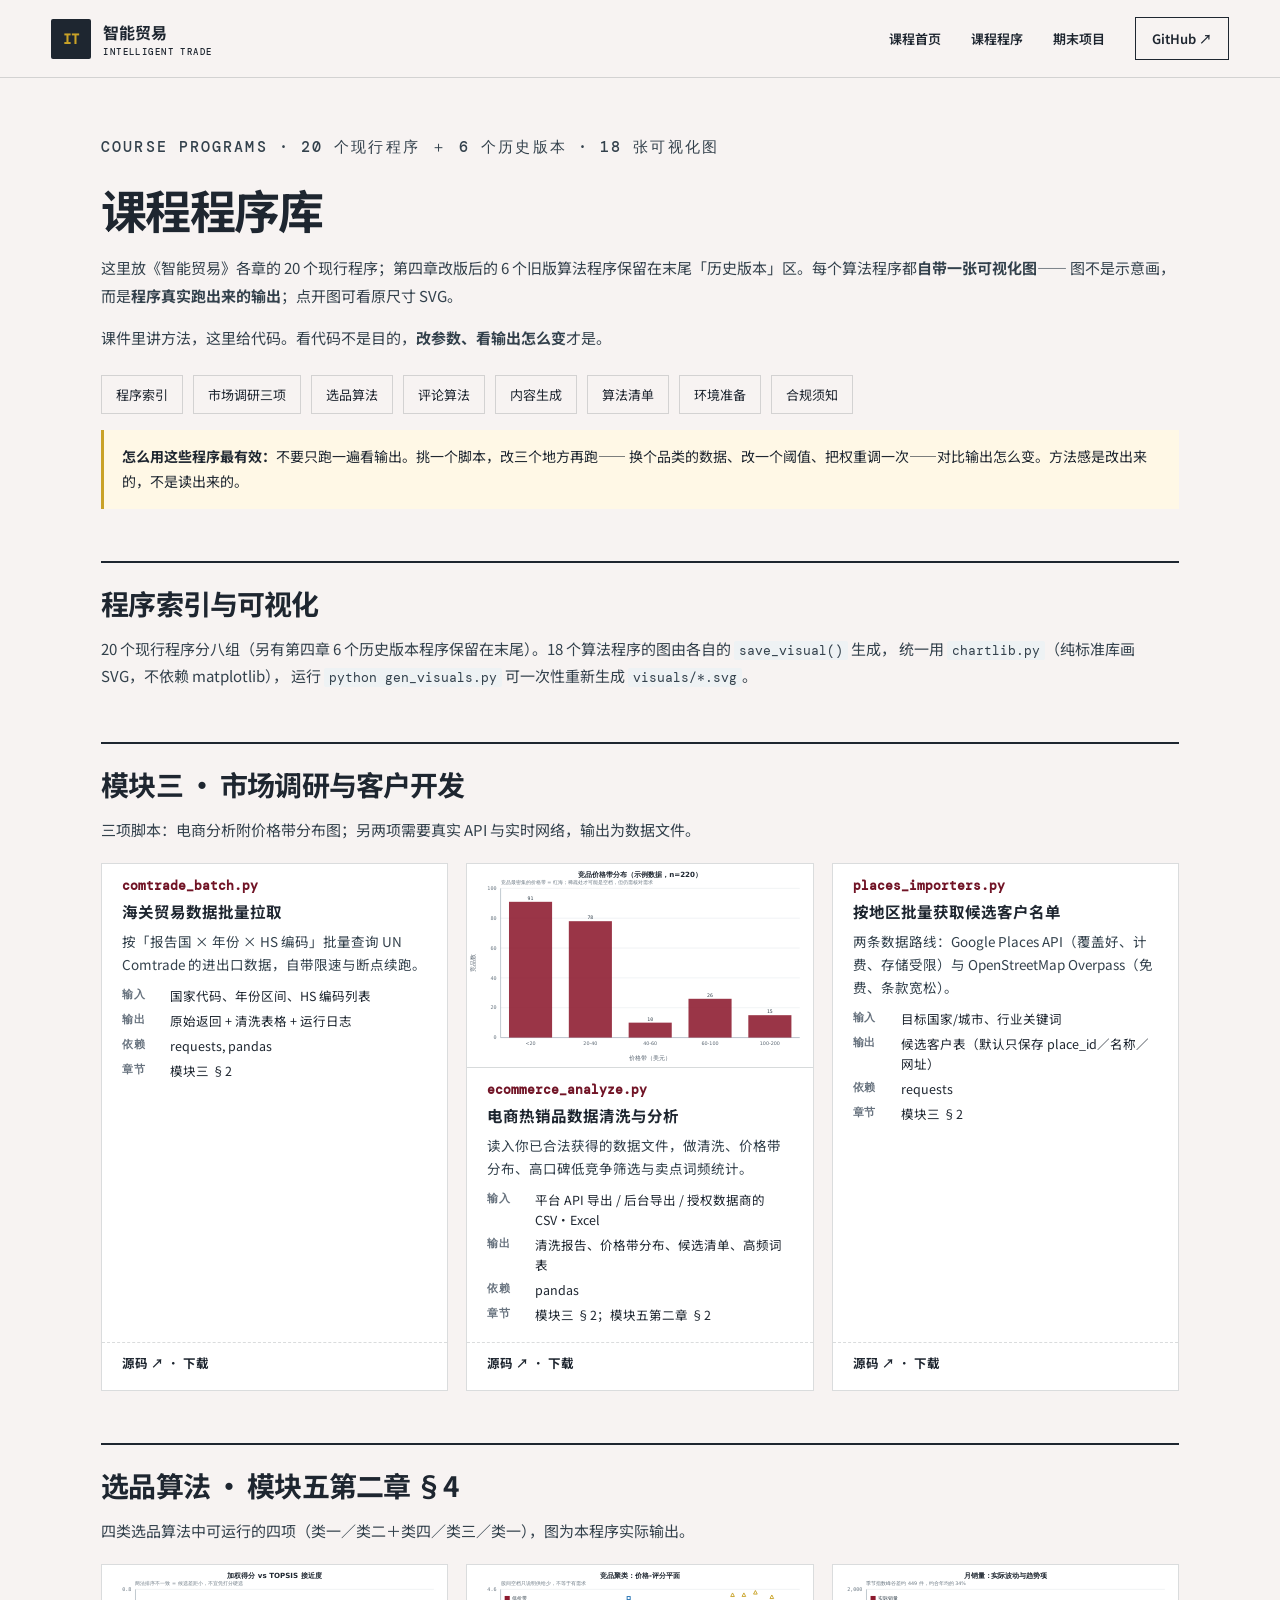
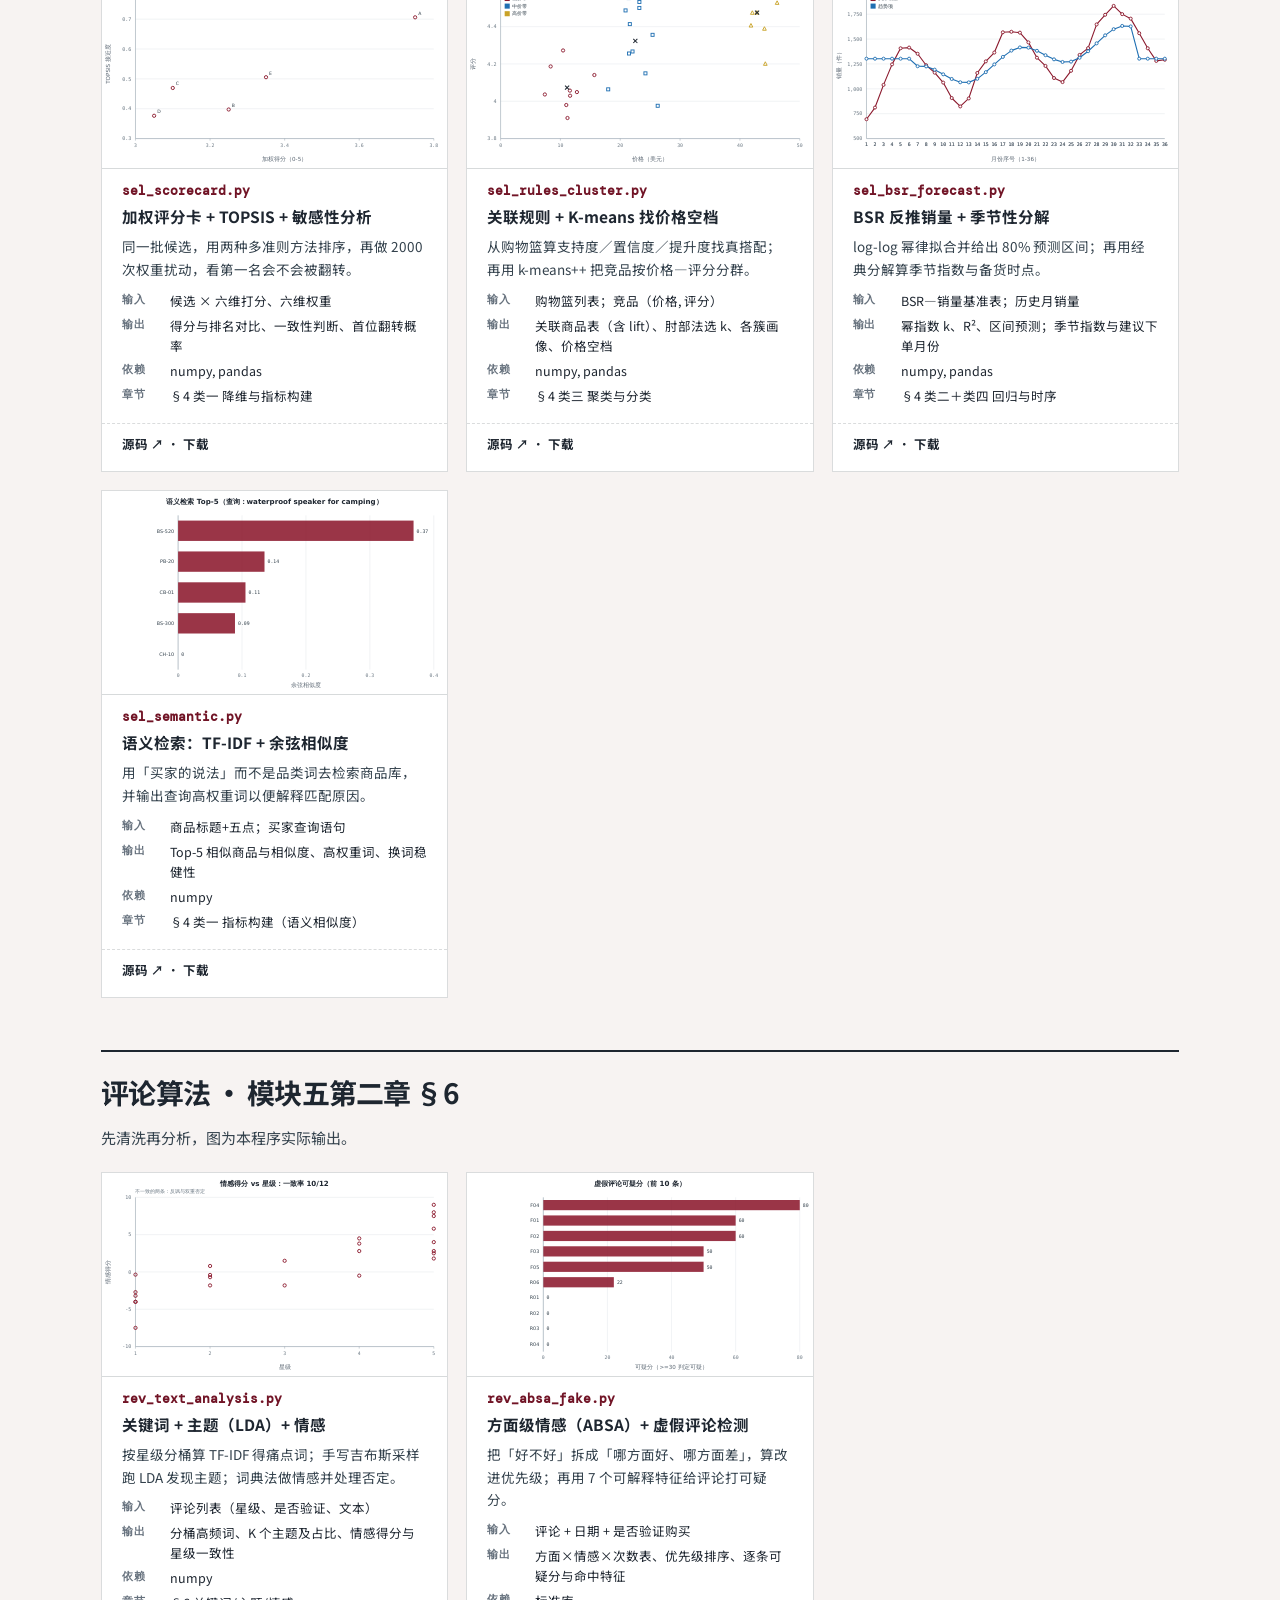
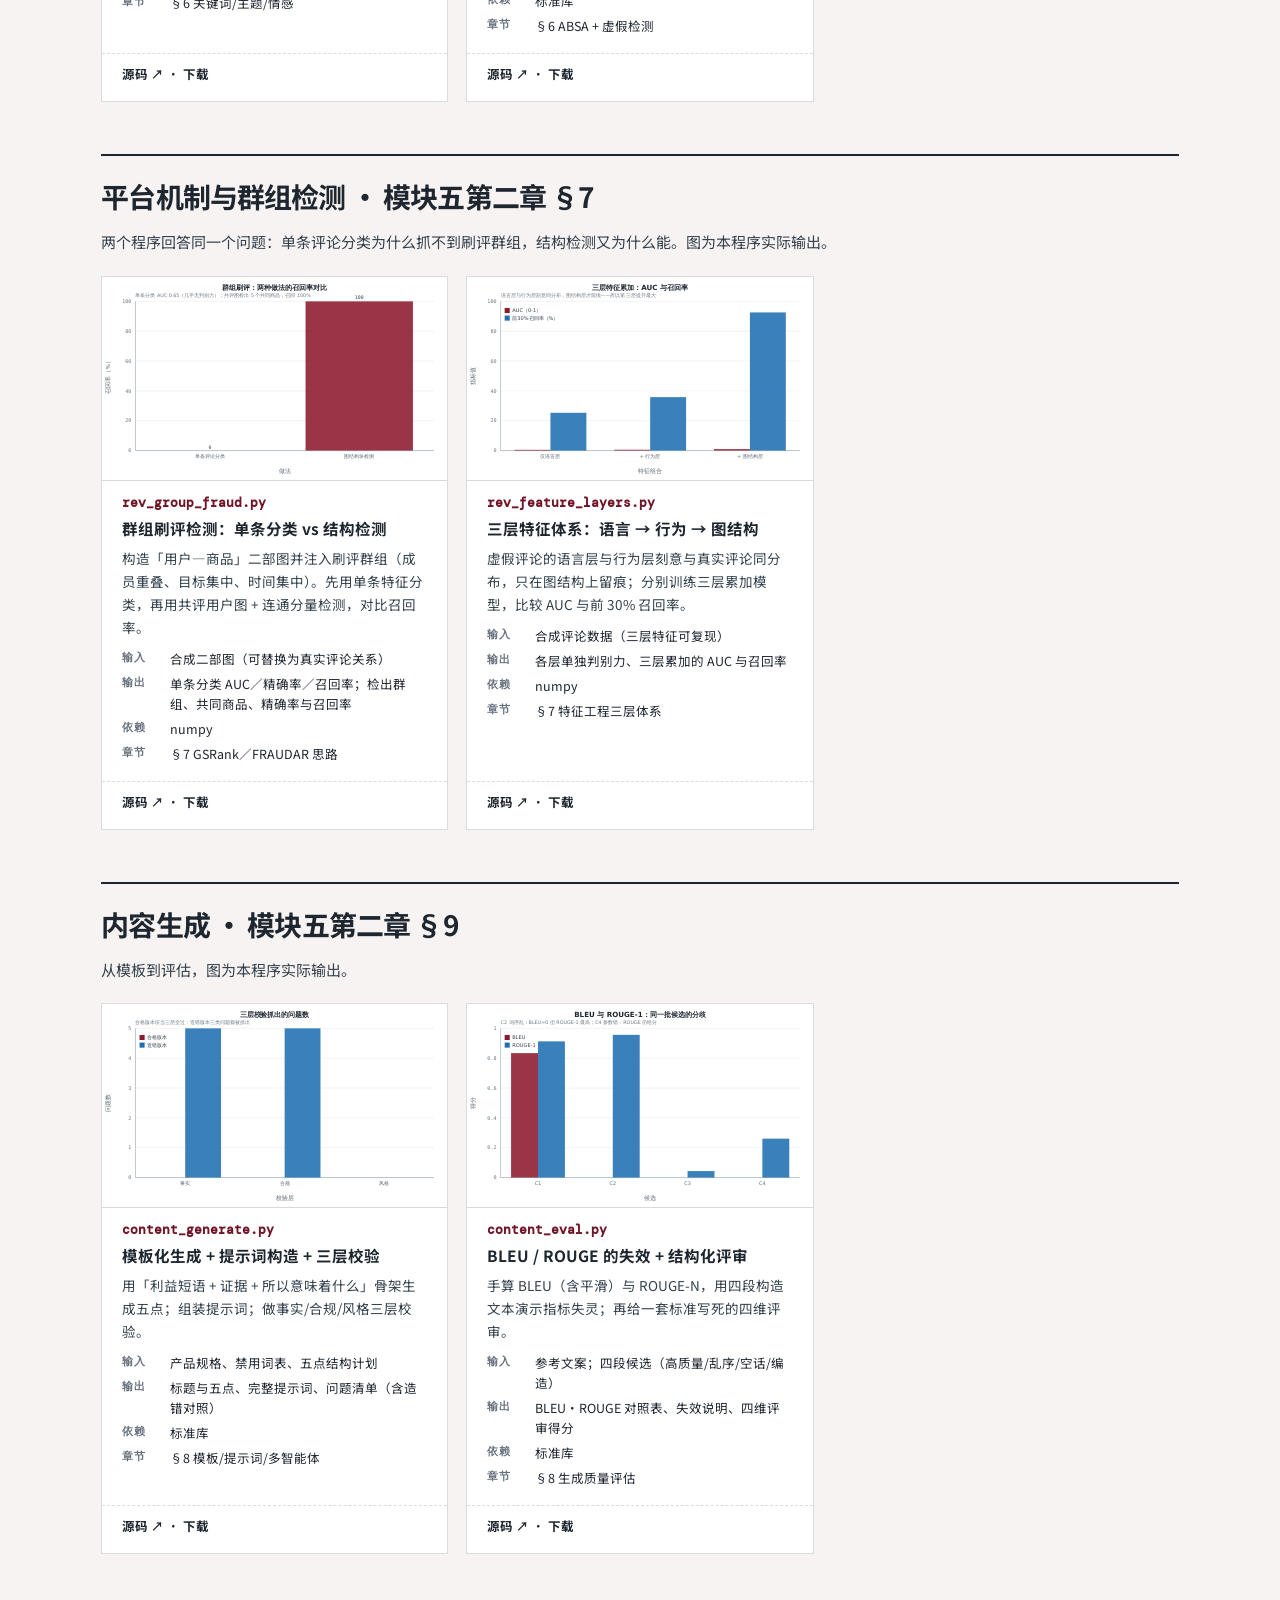
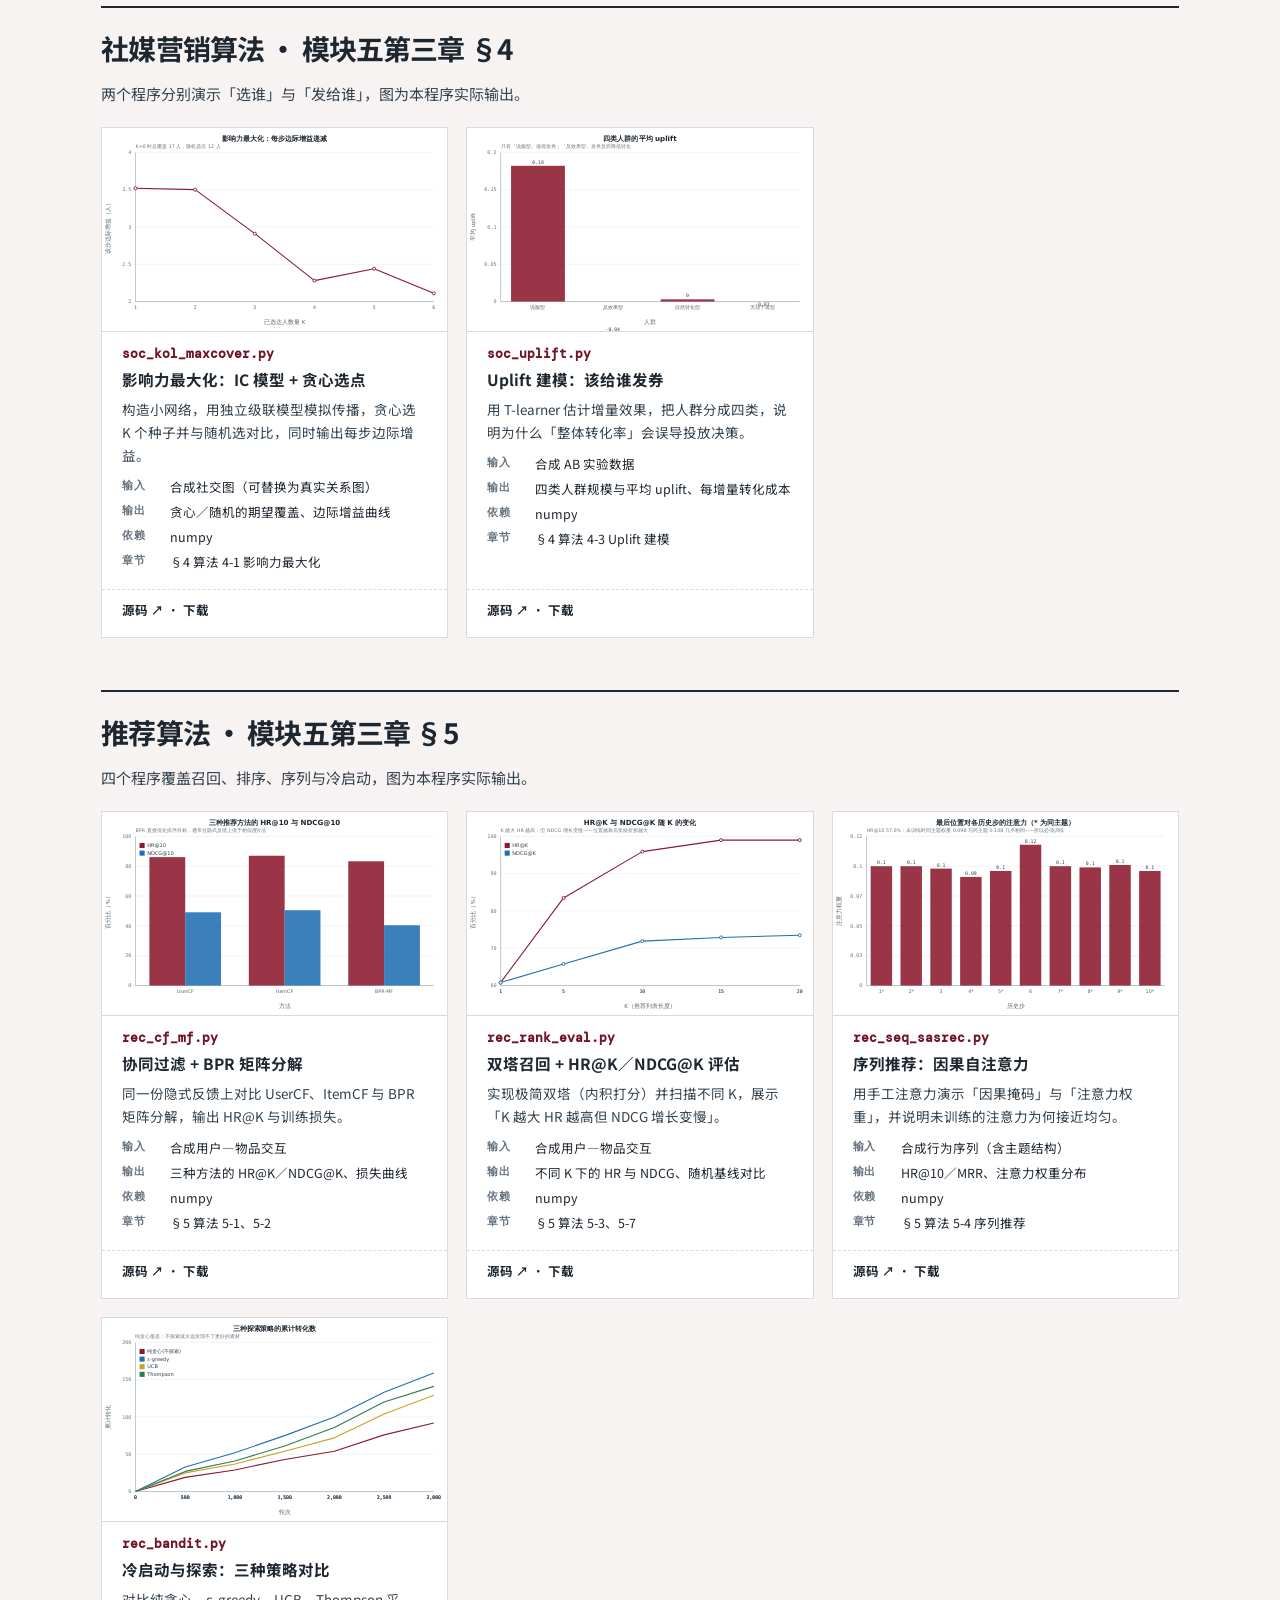
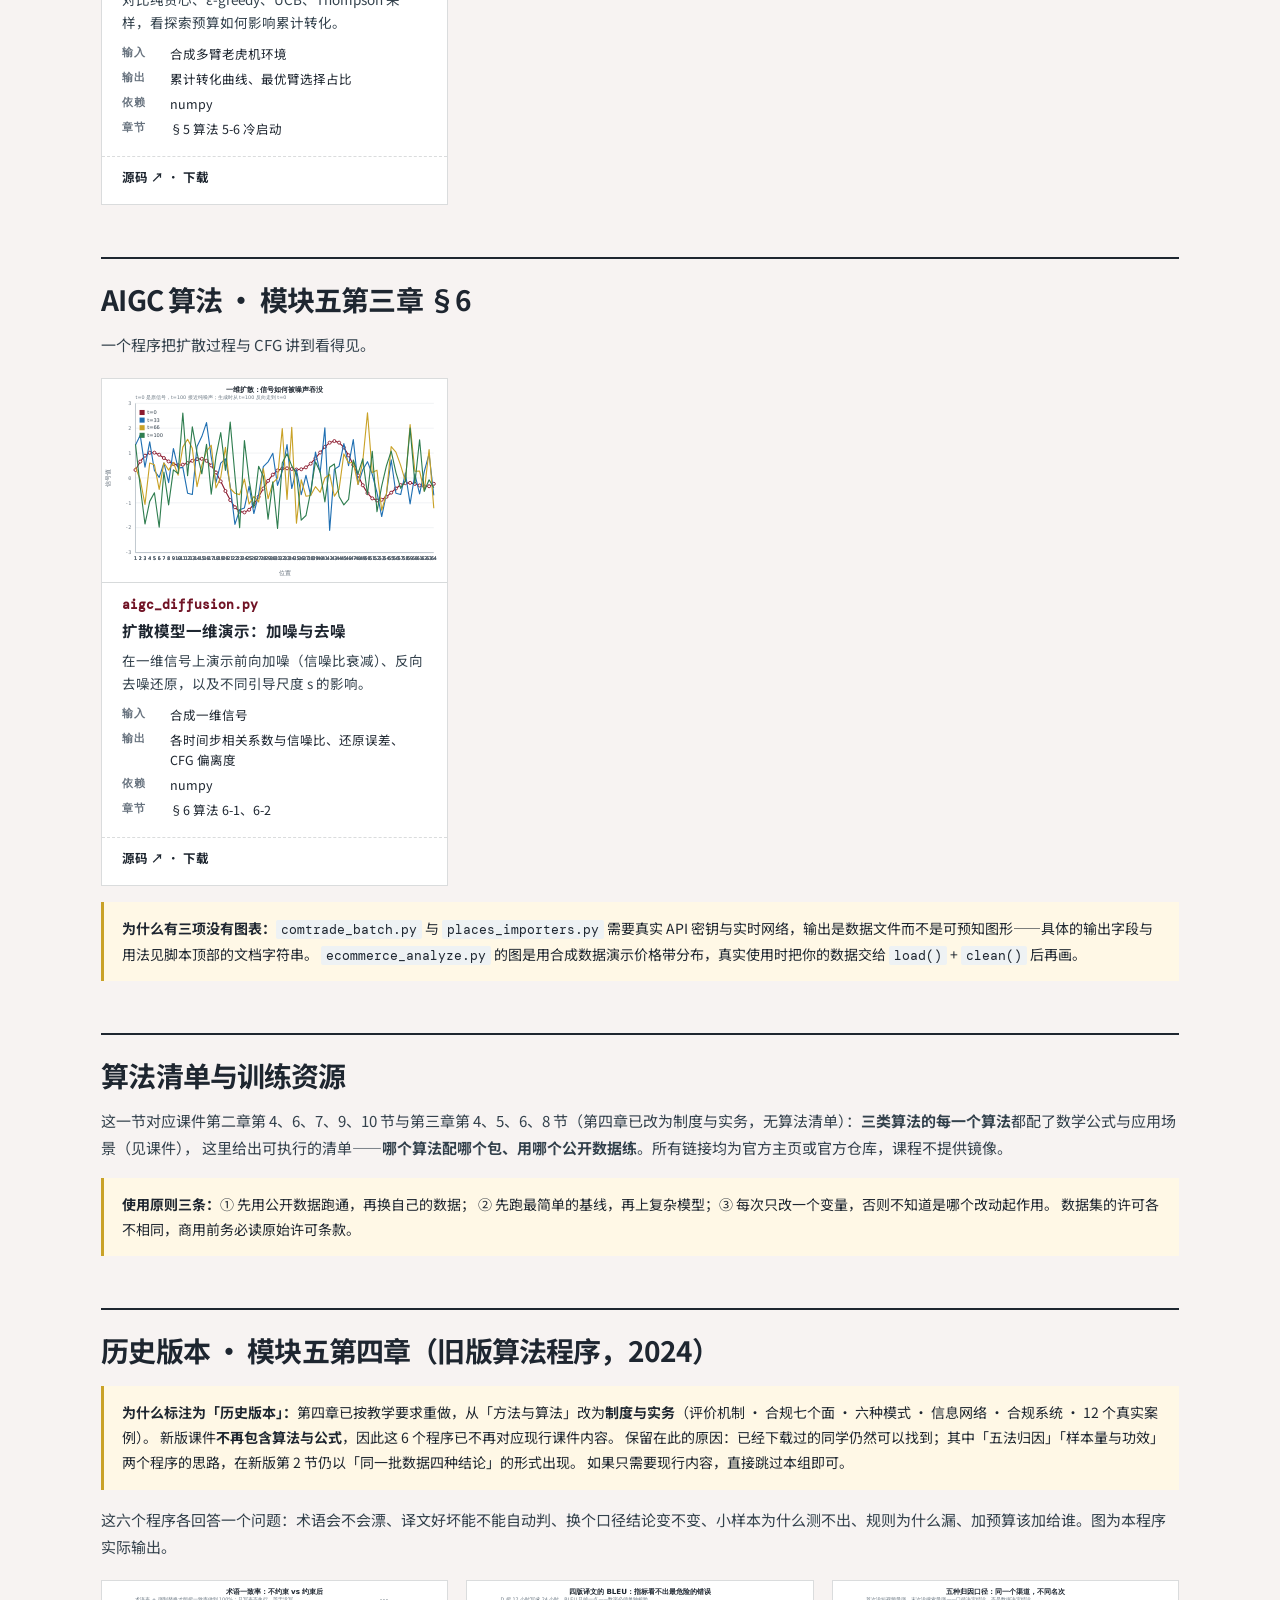
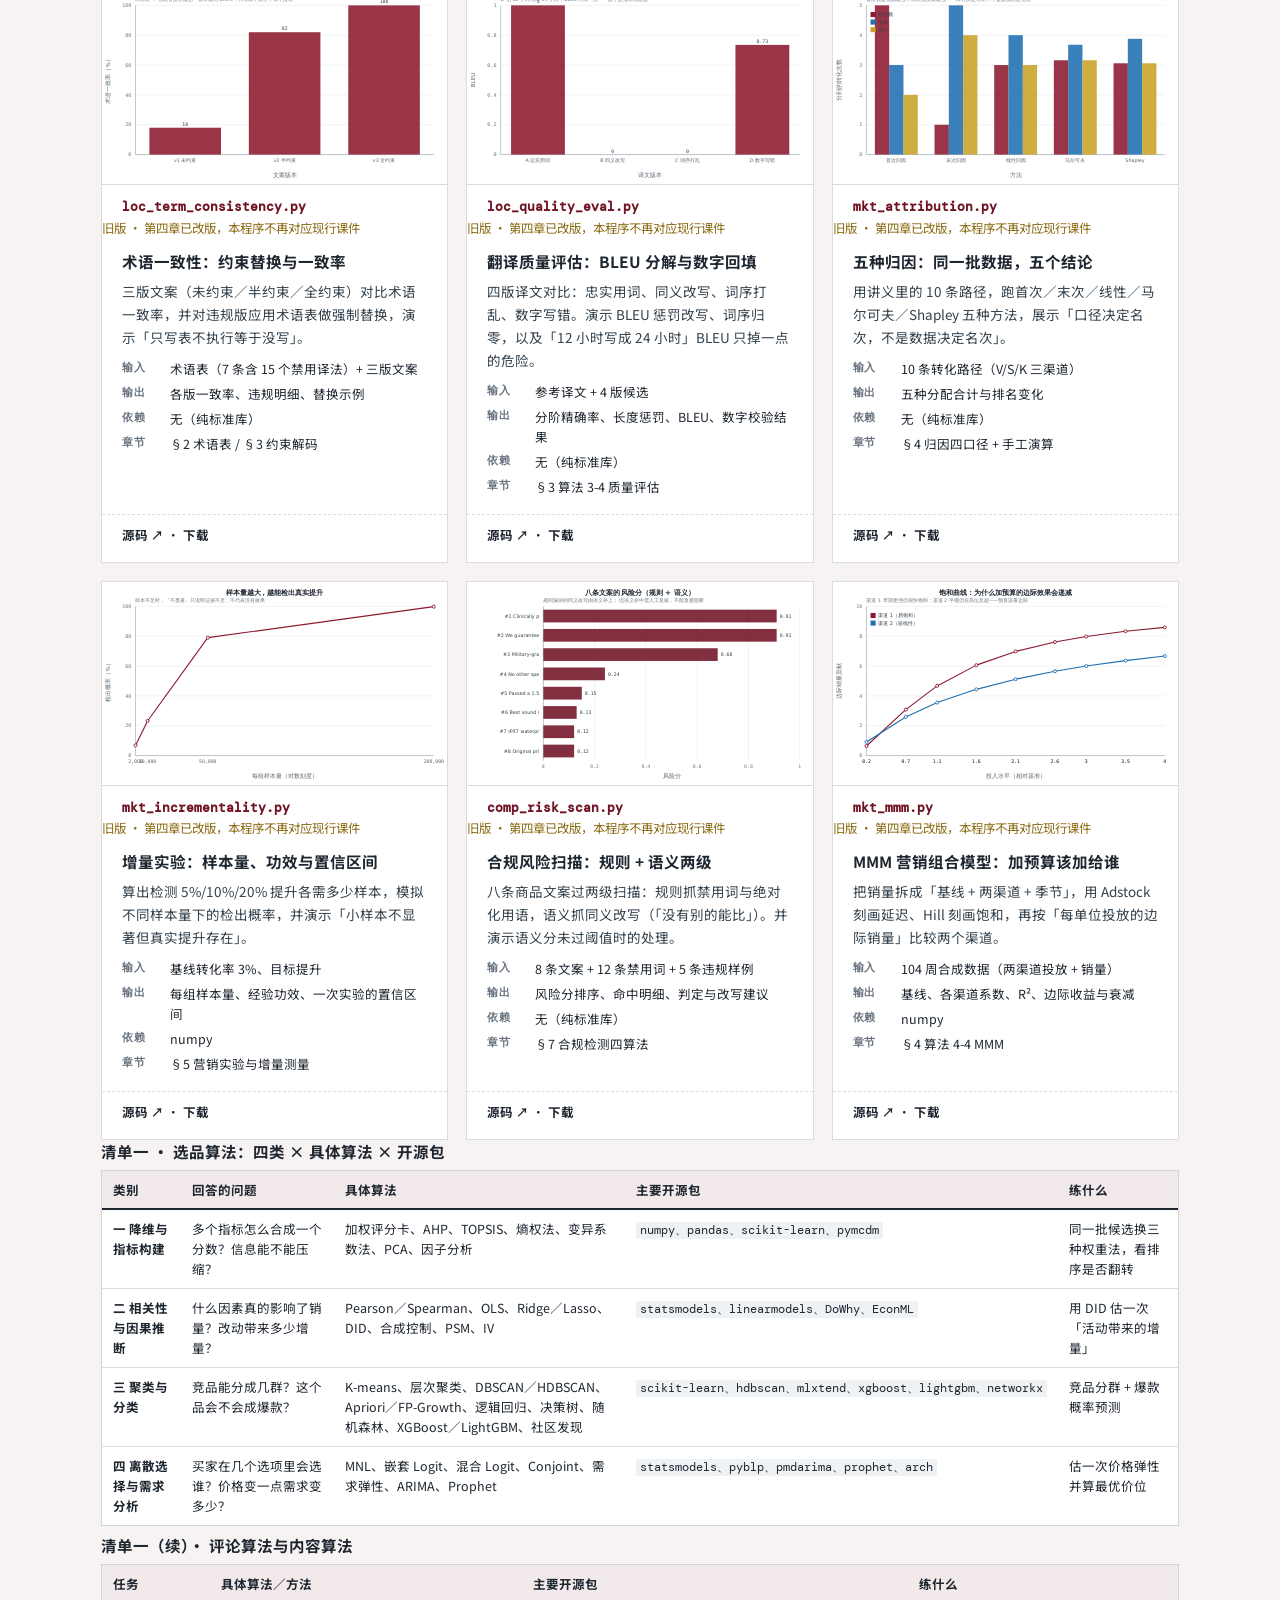
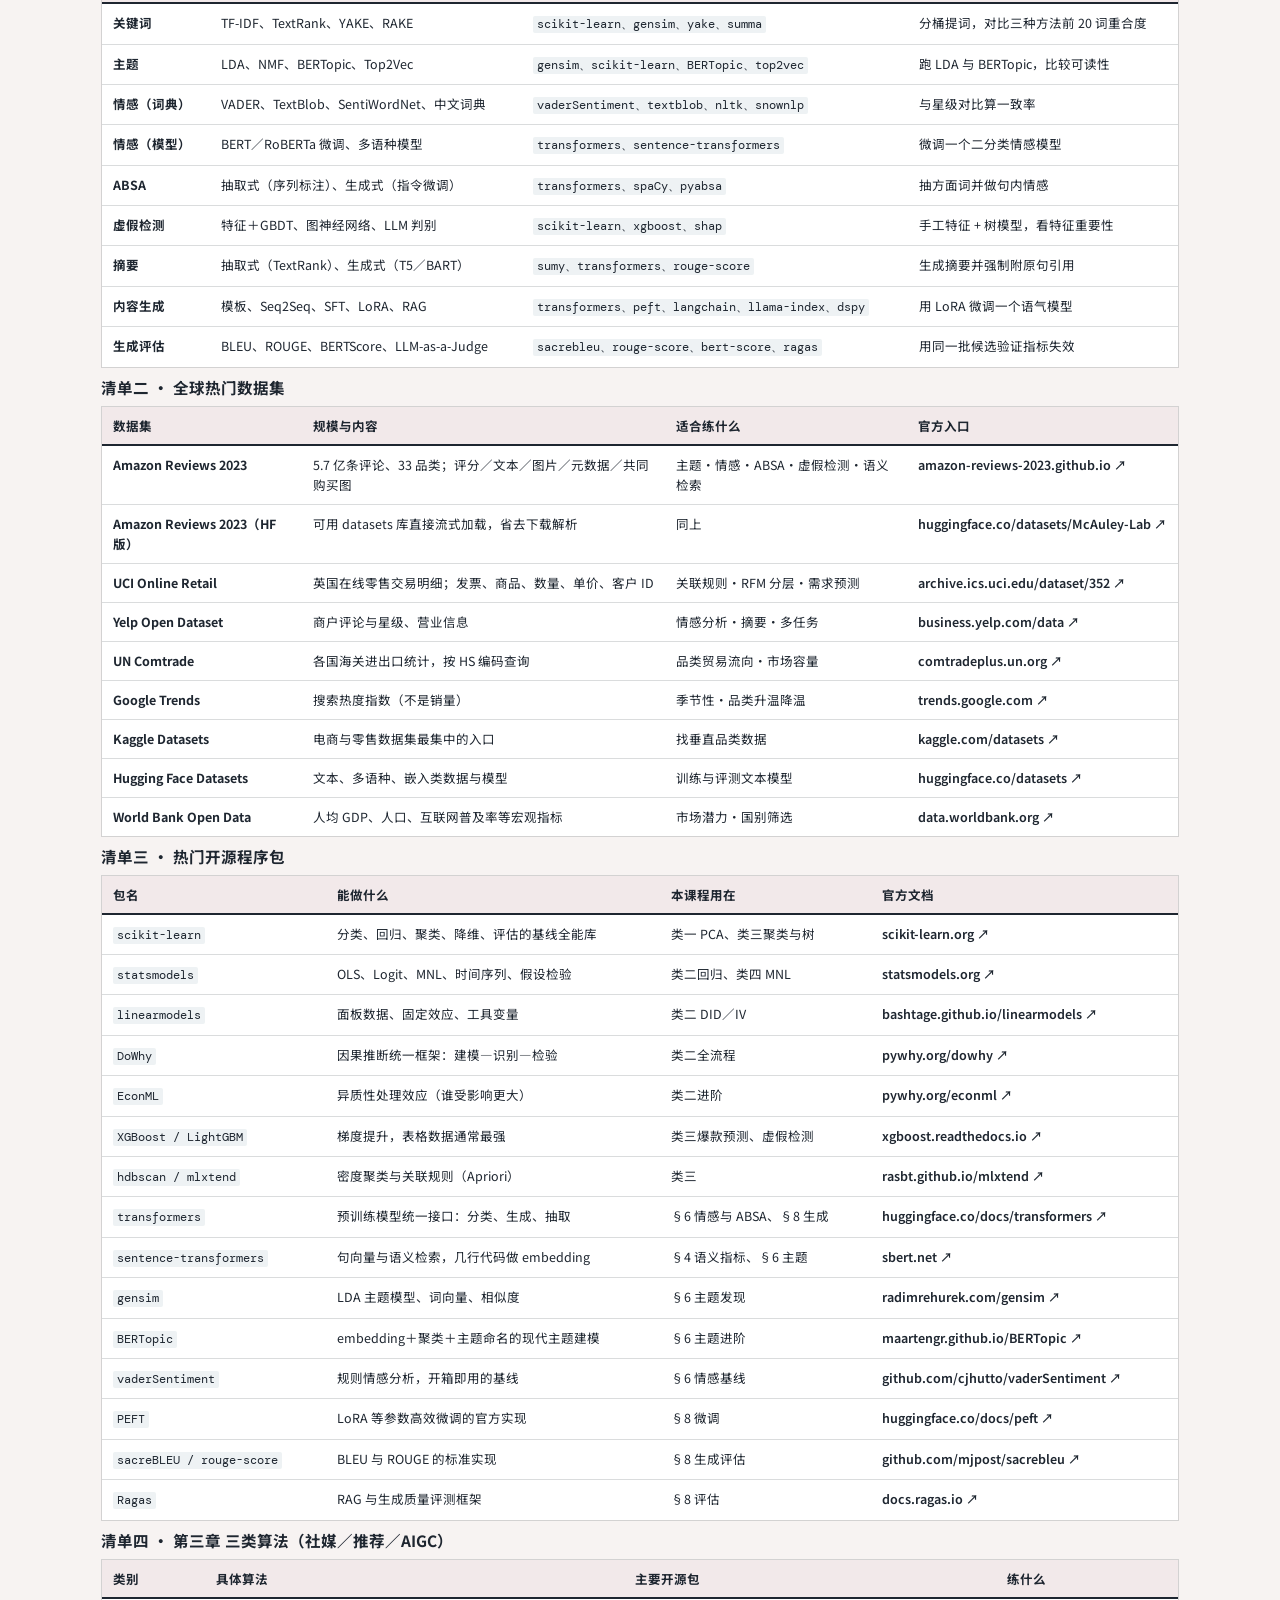
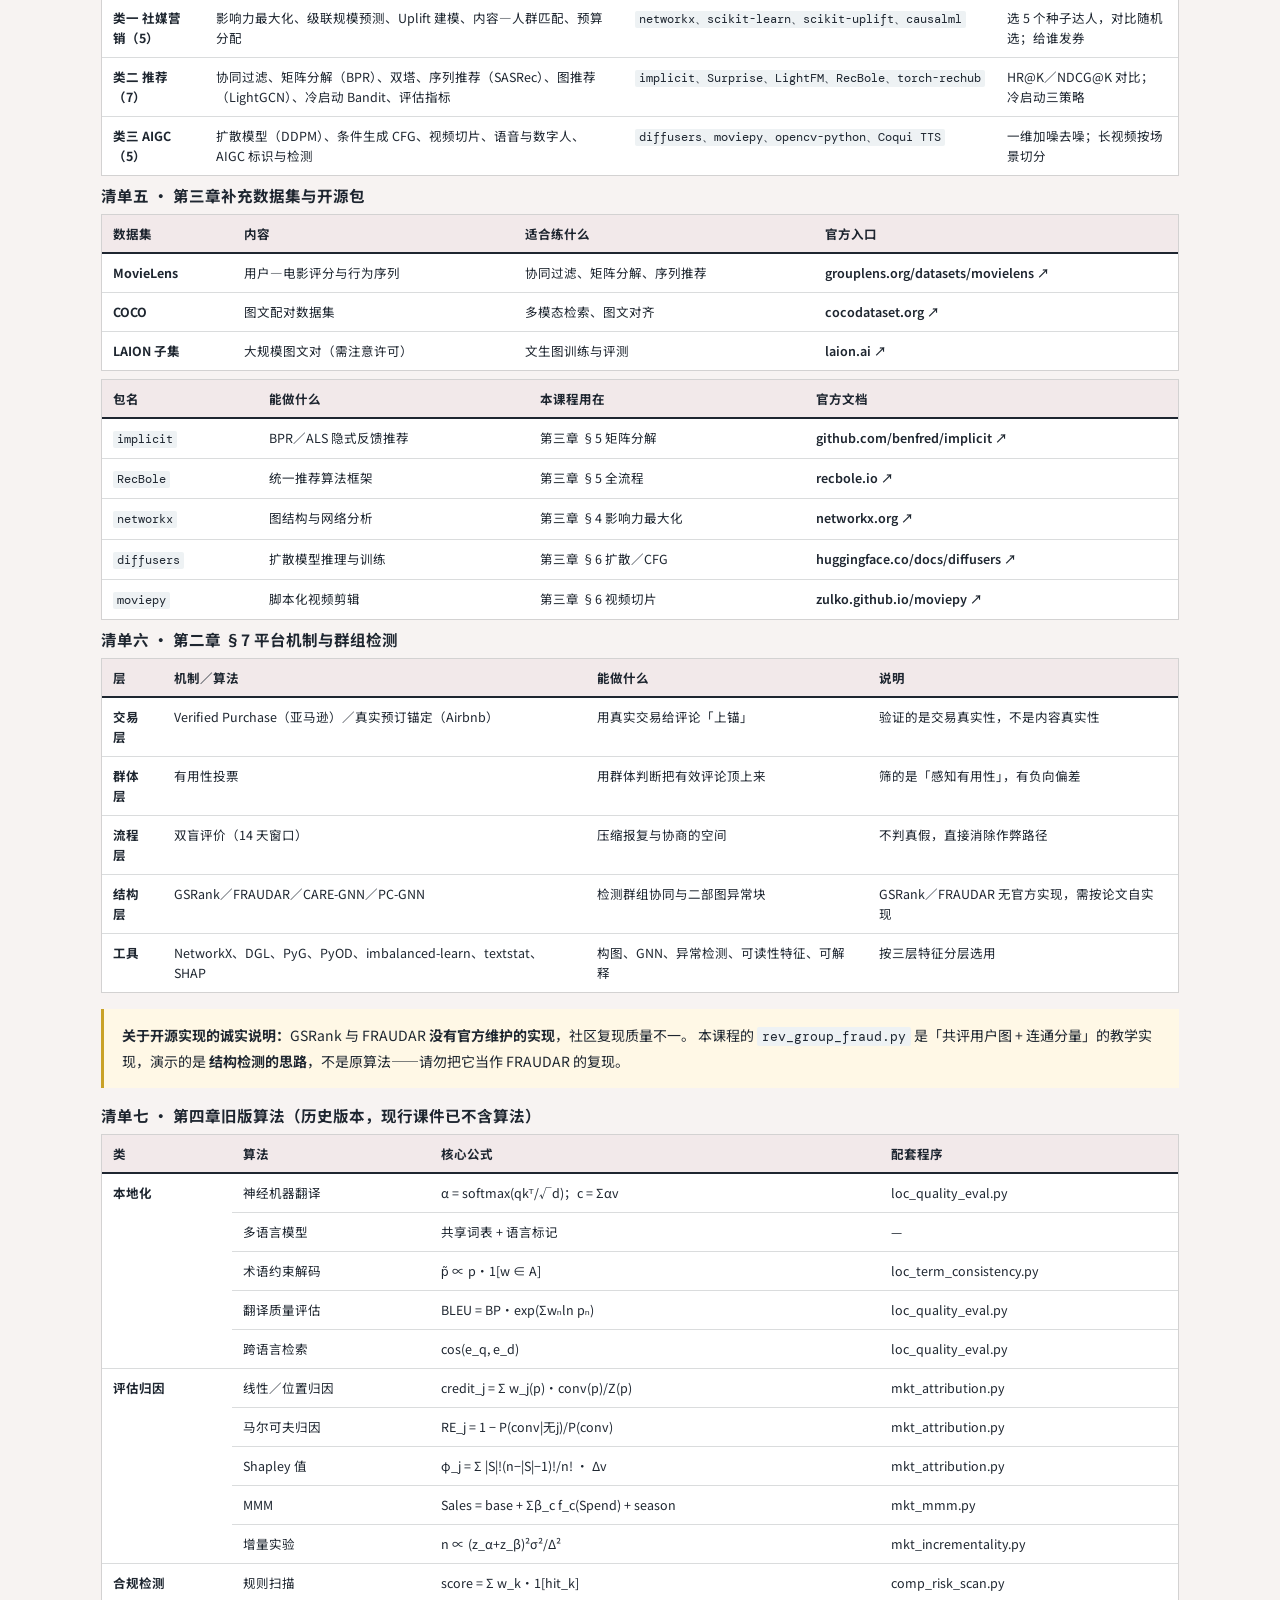
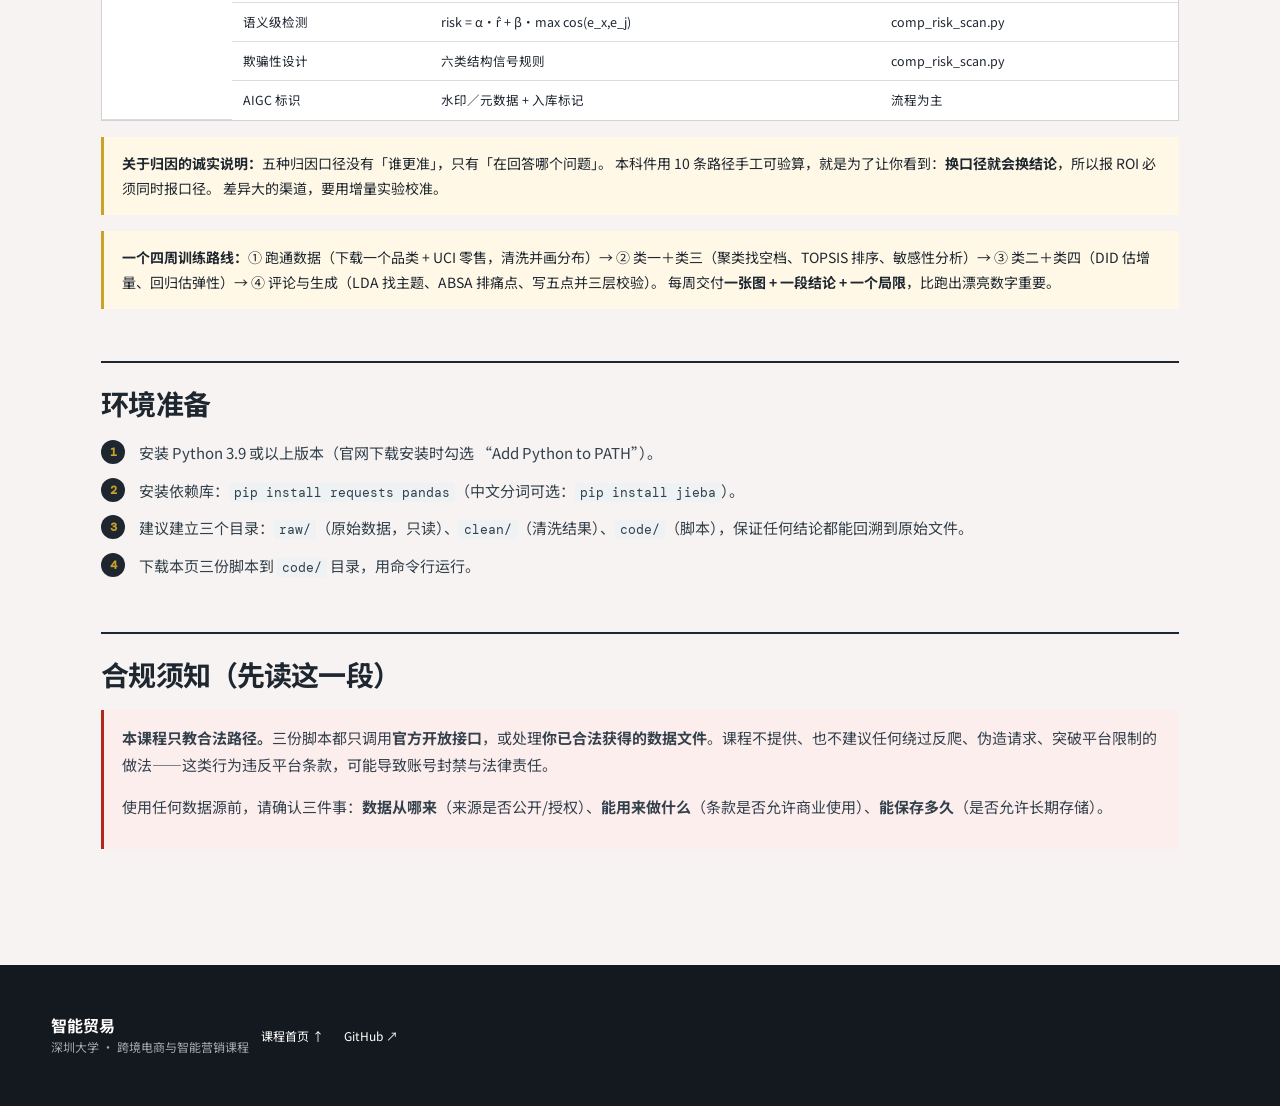
==== commit ed9681a6: "Mark chapter 4 programs as historical versions after the rewrite" ====
--- a/code/index.html
+++ b/code/index.html
@@ -75,9 +75,9 @@
   </header>
 
   <main class="doc">
-    <p class="meta">COURSE PROGRAMS · 26 个程序 · 24 张可视化图</p>
+    <p class="meta">COURSE PROGRAMS · 20 个现行程序 ＋ 6 个历史版本 · 18 张可视化图</p>
     <h1>课程程序库</h1>
-    <p>这里放《智能贸易》各章用到的全部 26 个程序。每个算法程序都<strong>自带一张可视化图</strong>——
+    <p>这里放《智能贸易》各章的 20 个现行程序；第四章改版后的 6 个旧版算法程序保留在末尾「历史版本」区。每个算法程序都<strong>自带一张可视化图</strong>——
        图不是示意画，而是<strong>程序真实跑出来的输出</strong>；点开图可看原尺寸 SVG。</p>
     <p>课件里讲方法，这里给代码。看代码不是目的，<strong>改参数、看输出怎么变</strong>才是。</p>
 
@@ -98,7 +98,7 @@
     </div>
 
     <h2 id="pick">程序索引与可视化</h2>
-    <p>26 个程序分九组。24 个算法程序的图由各自的 <code>save_visual()</code> 生成，
+    <p>20 个现行程序分八组（另有第四章 6 个历史版本程序保留在末尾）。18 个算法程序的图由各自的 <code>save_visual()</code> 生成，
        统一用 <code>chartlib.py</code>（纯标准库画 SVG，不依赖 matplotlib），
        运行 <code>python gen_visuals.py</code> 可一次性重新生成 <code>visuals/*.svg</code>。</p>
     <h2>模块三 · 市场调研与客户开发</h2>
@@ -466,7 +466,7 @@
     </div>
 
     <h2 id="algo-list">算法清单与训练资源</h2>
-    <p>这一节对应课件第二章第 4、6、7、9、10 节、第三章第 4、5、6、8 节与第四章第 3、4、5、7 节：<strong>三类算法的每一个算法</strong>都配了数学公式与应用场景（见课件），
+    <p>这一节对应课件第二章第 4、6、7、9、10 节与第三章第 4、5、6、8 节（第四章已改为制度与实务，无算法清单）：<strong>三类算法的每一个算法</strong>都配了数学公式与应用场景（见课件），
        这里给出可执行的清单——<strong>哪个算法配哪个包、用哪个公开数据练</strong>。所有链接均为官方主页或官方仓库，课程不提供镜像。</p>
 
     <div class="note">
@@ -475,12 +475,19 @@
       数据集的许可各不相同，商用前务必读原始许可条款。
     </div>
 
-    <h2>本地化 · 评估 · 合规 · 模块五第四章</h2>
-    <p>六个程序各回答一个问题：术语会不会漂、译文好坏能不能自动判、换个口径结论变不变、小样本为什么测不出、规则为什么漏、加预算该加给谁。图为本程序实际输出。</p>
+    <h2>历史版本 · 模块五第四章（旧版算法程序，2024）</h2>
+    <div class="note">
+      <strong>为什么标注为「历史版本」：</strong>第四章已按教学要求重做，从「方法与算法」改为<strong>制度与实务</strong>（评价机制 · 合规七个面 · 六种模式 · 信息网络 · 合规系统 · 12 个真实案例）。
+      新版课件<strong>不再包含算法与公式</strong>，因此这 6 个程序已不再对应现行课件内容。
+      保留在此的原因：已经下载过的同学仍然可以找到；其中「五法归因」「样本量与功效」两个程序的思路，在新版第 2 节仍以「同一批数据四种结论」的形式出现。
+      如果只需要现行内容，直接跳过本组即可。
+    </div>
+    <p>这六个程序各回答一个问题：术语会不会漂、译文好坏能不能自动判、换个口径结论变不变、小样本为什么测不出、规则为什么漏、加预算该加给谁。图为本程序实际输出。</p>
     <div class="prog-grid">
       <article class="prog" id="loc_term_consistency">
         <a class="viz" href="visuals/loc_term_consistency.svg" target="_blank" rel="noreferrer"><img src="visuals/loc_term_consistency.svg" alt="术语一致性：约束替换与一致率 的可视化输出" loading="lazy"></a>
         <div class="fn">loc_term_consistency.py</div>
+        <p style="color:#8A6A12;font-size:.78em;margin:.2em 0 .4em">旧版 · 第四章已改版，本程序不再对应现行课件</p>
         <h3>术语一致性：约束替换与一致率</h3>
         <p>三版文案（未约束／半约束／全约束）对比术语一致率，并对违规版应用术语表做强制替换，演示「只写表不执行等于没写」。</p>
         <dl>
@@ -495,6 +502,7 @@
       <article class="prog" id="loc_quality_eval">
         <a class="viz" href="visuals/loc_quality_eval.svg" target="_blank" rel="noreferrer"><img src="visuals/loc_quality_eval.svg" alt="翻译质量评估：BLEU 分解与数字回填 的可视化输出" loading="lazy"></a>
         <div class="fn">loc_quality_eval.py</div>
+        <p style="color:#8A6A12;font-size:.78em;margin:.2em 0 .4em">旧版 · 第四章已改版，本程序不再对应现行课件</p>
         <h3>翻译质量评估：BLEU 分解与数字回填</h3>
         <p>四版译文对比：忠实用词、同义改写、词序打乱、数字写错。演示 BLEU 惩罚改写、词序归零，以及「12 小时写成 24 小时」BLEU 只掉一点的危险。</p>
         <dl>
@@ -509,6 +517,7 @@
       <article class="prog" id="mkt_attribution">
         <a class="viz" href="visuals/mkt_attribution.svg" target="_blank" rel="noreferrer"><img src="visuals/mkt_attribution.svg" alt="五种归因：同一批数据，五个结论 的可视化输出" loading="lazy"></a>
         <div class="fn">mkt_attribution.py</div>
+        <p style="color:#8A6A12;font-size:.78em;margin:.2em 0 .4em">旧版 · 第四章已改版，本程序不再对应现行课件</p>
         <h3>五种归因：同一批数据，五个结论</h3>
         <p>用讲义里的 10 条路径，跑首次／末次／线性／马尔可夫／Shapley 五种方法，展示「口径决定名次，不是数据决定名次」。</p>
         <dl>
@@ -523,6 +532,7 @@
       <article class="prog" id="mkt_incrementality">
         <a class="viz" href="visuals/mkt_incrementality.svg" target="_blank" rel="noreferrer"><img src="visuals/mkt_incrementality.svg" alt="增量实验：样本量、功效与置信区间 的可视化输出" loading="lazy"></a>
         <div class="fn">mkt_incrementality.py</div>
+        <p style="color:#8A6A12;font-size:.78em;margin:.2em 0 .4em">旧版 · 第四章已改版，本程序不再对应现行课件</p>
         <h3>增量实验：样本量、功效与置信区间</h3>
         <p>算出检测 5%/10%/20% 提升各需多少样本，模拟不同样本量下的检出概率，并演示「小样本不显著但真实提升存在」。</p>
         <dl>
@@ -537,6 +547,7 @@
       <article class="prog" id="comp_risk_scan">
         <a class="viz" href="visuals/comp_risk_scan.svg" target="_blank" rel="noreferrer"><img src="visuals/comp_risk_scan.svg" alt="合规风险扫描：规则 + 语义两级 的可视化输出" loading="lazy"></a>
         <div class="fn">comp_risk_scan.py</div>
+        <p style="color:#8A6A12;font-size:.78em;margin:.2em 0 .4em">旧版 · 第四章已改版，本程序不再对应现行课件</p>
         <h3>合规风险扫描：规则 + 语义两级</h3>
         <p>八条商品文案过两级扫描：规则抓禁用词与绝对化用语，语义抓同义改写（「没有别的能比」）。并演示语义分未过阈值时的处理。</p>
         <dl>
@@ -551,6 +562,7 @@
       <article class="prog" id="mkt_mmm">
         <a class="viz" href="visuals/mkt_mmm.svg" target="_blank" rel="noreferrer"><img src="visuals/mkt_mmm.svg" alt="MMM 营销组合模型：加预算该加给谁 的可视化输出" loading="lazy"></a>
         <div class="fn">mkt_mmm.py</div>
+        <p style="color:#8A6A12;font-size:.78em;margin:.2em 0 .4em">旧版 · 第四章已改版，本程序不再对应现行课件</p>
         <h3>MMM 营销组合模型：加预算该加给谁</h3>
         <p>把销量拆成「基线 + 两渠道 + 季节」，用 Adstock 刻画延迟、Hill 刻画饱和，再按「每单位投放的边际销量」比较两个渠道。</p>
         <dl>
@@ -692,7 +704,7 @@
       <strong>结构检测的思路</strong>，不是原算法——请勿把它当作 FRAUDAR 的复现。
     </div>
 
-    <h3 class="sub">清单七 · 第四章 本地化／评估／合规算法</h3>
+    <h3 class="sub">清单七 · 第四章旧版算法（历史版本，现行课件已不含算法）</h3>
     <div class="tbl-wrap">
       <table class="algo-tbl">
         <thead><tr><th>类</th><th>算法</th><th>核心公式</th><th>配套程序</th></tr></thead>
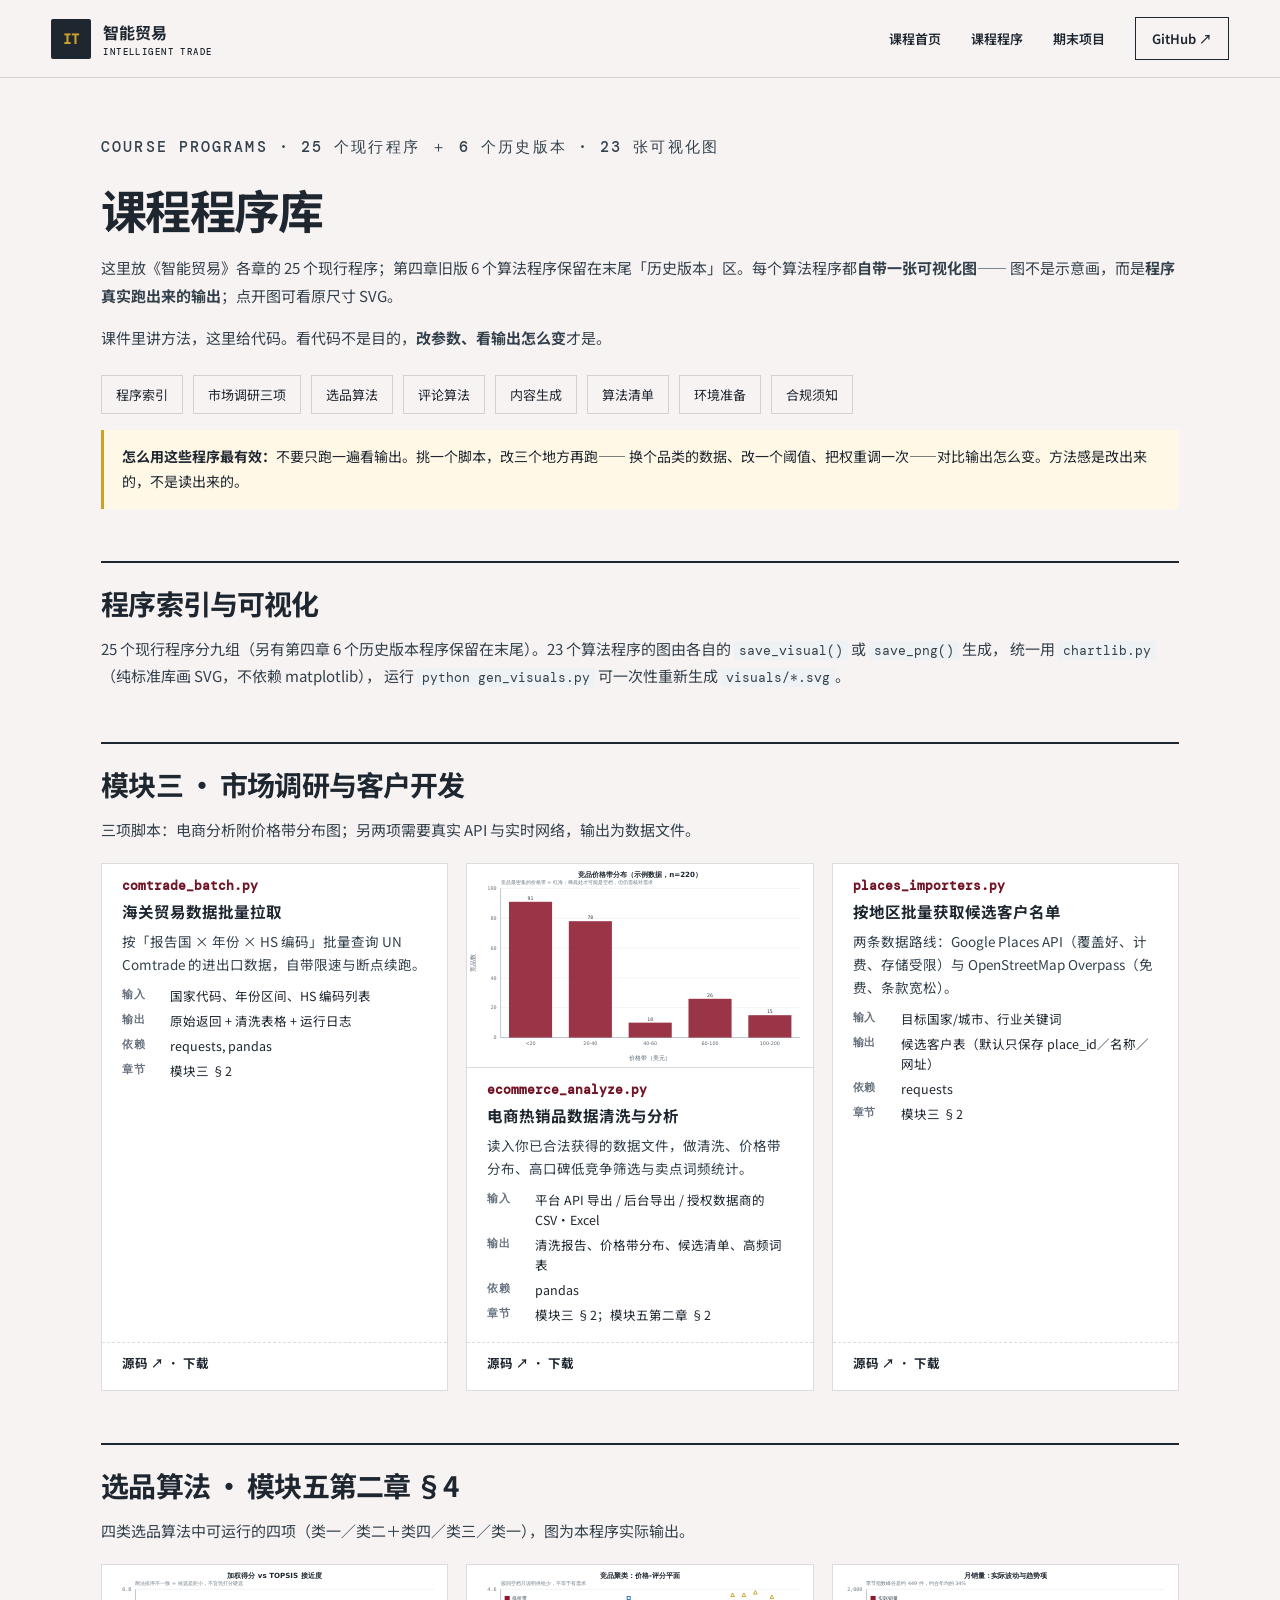
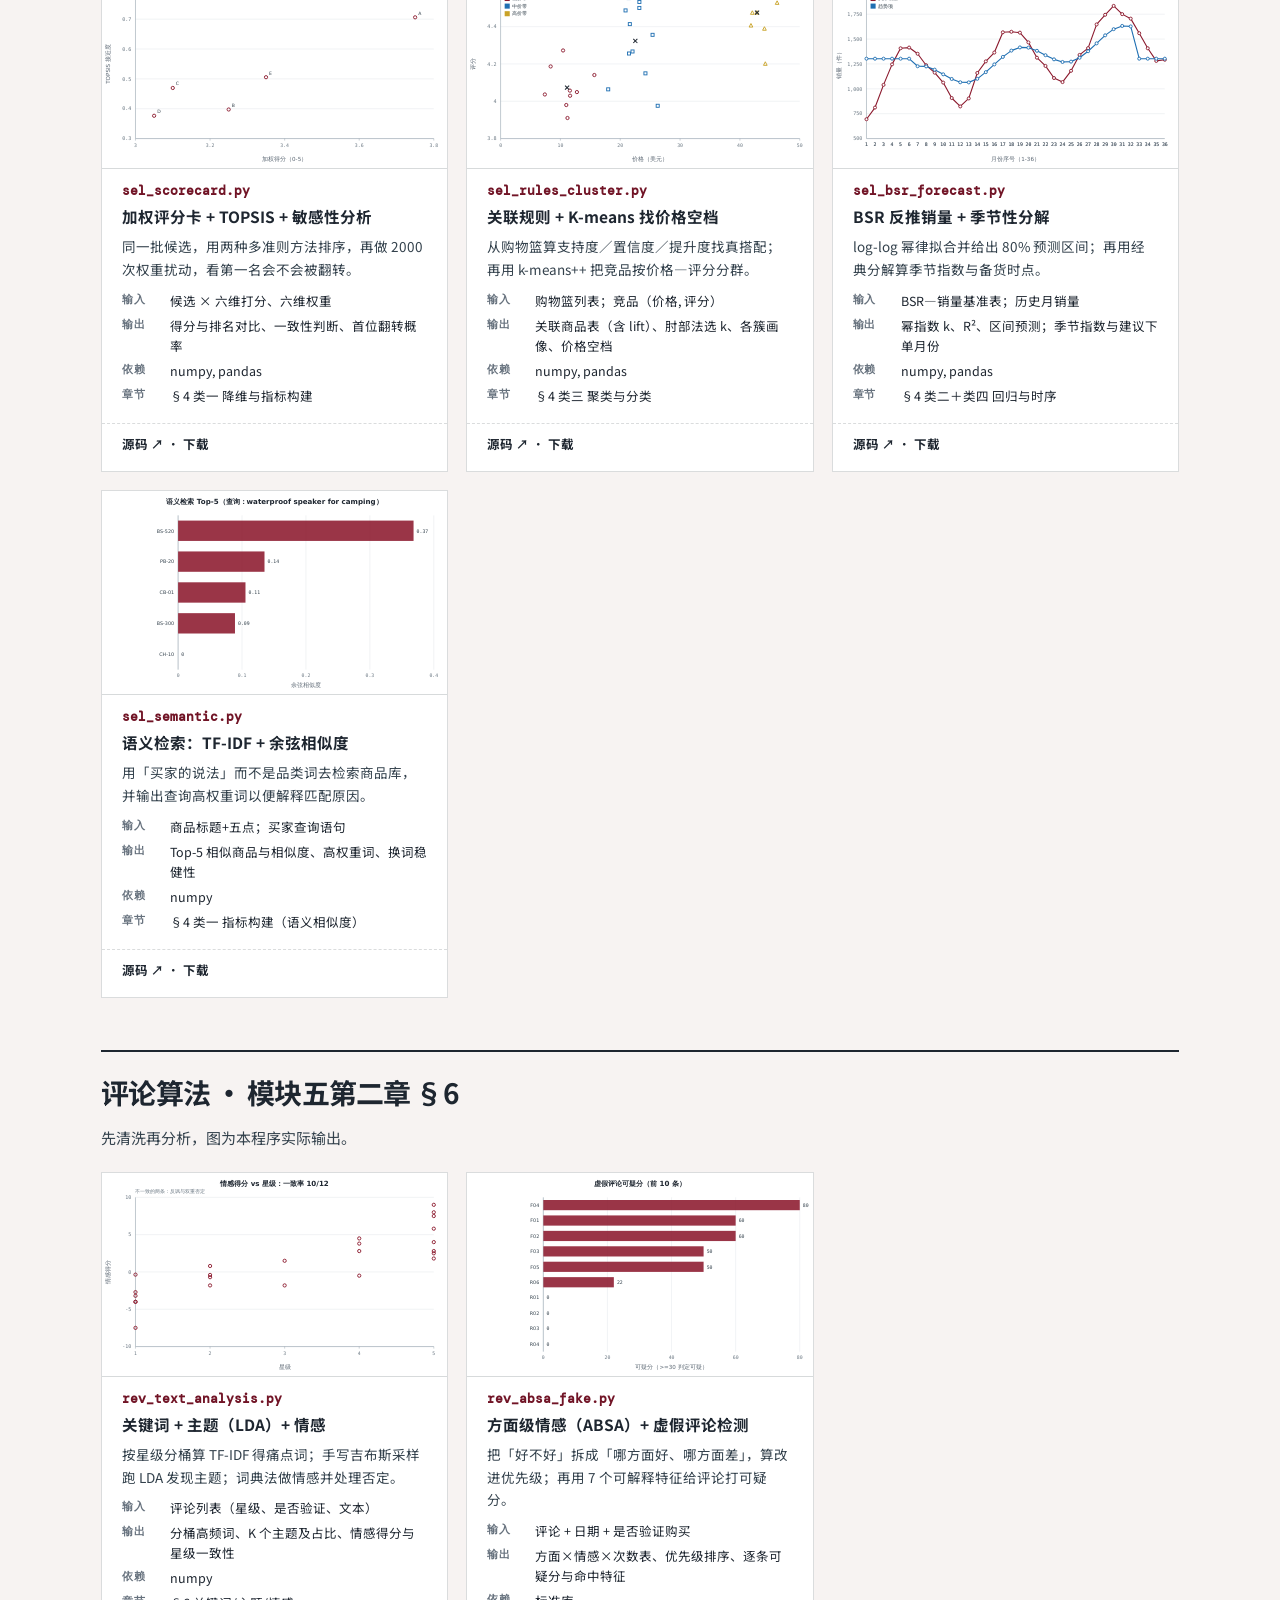
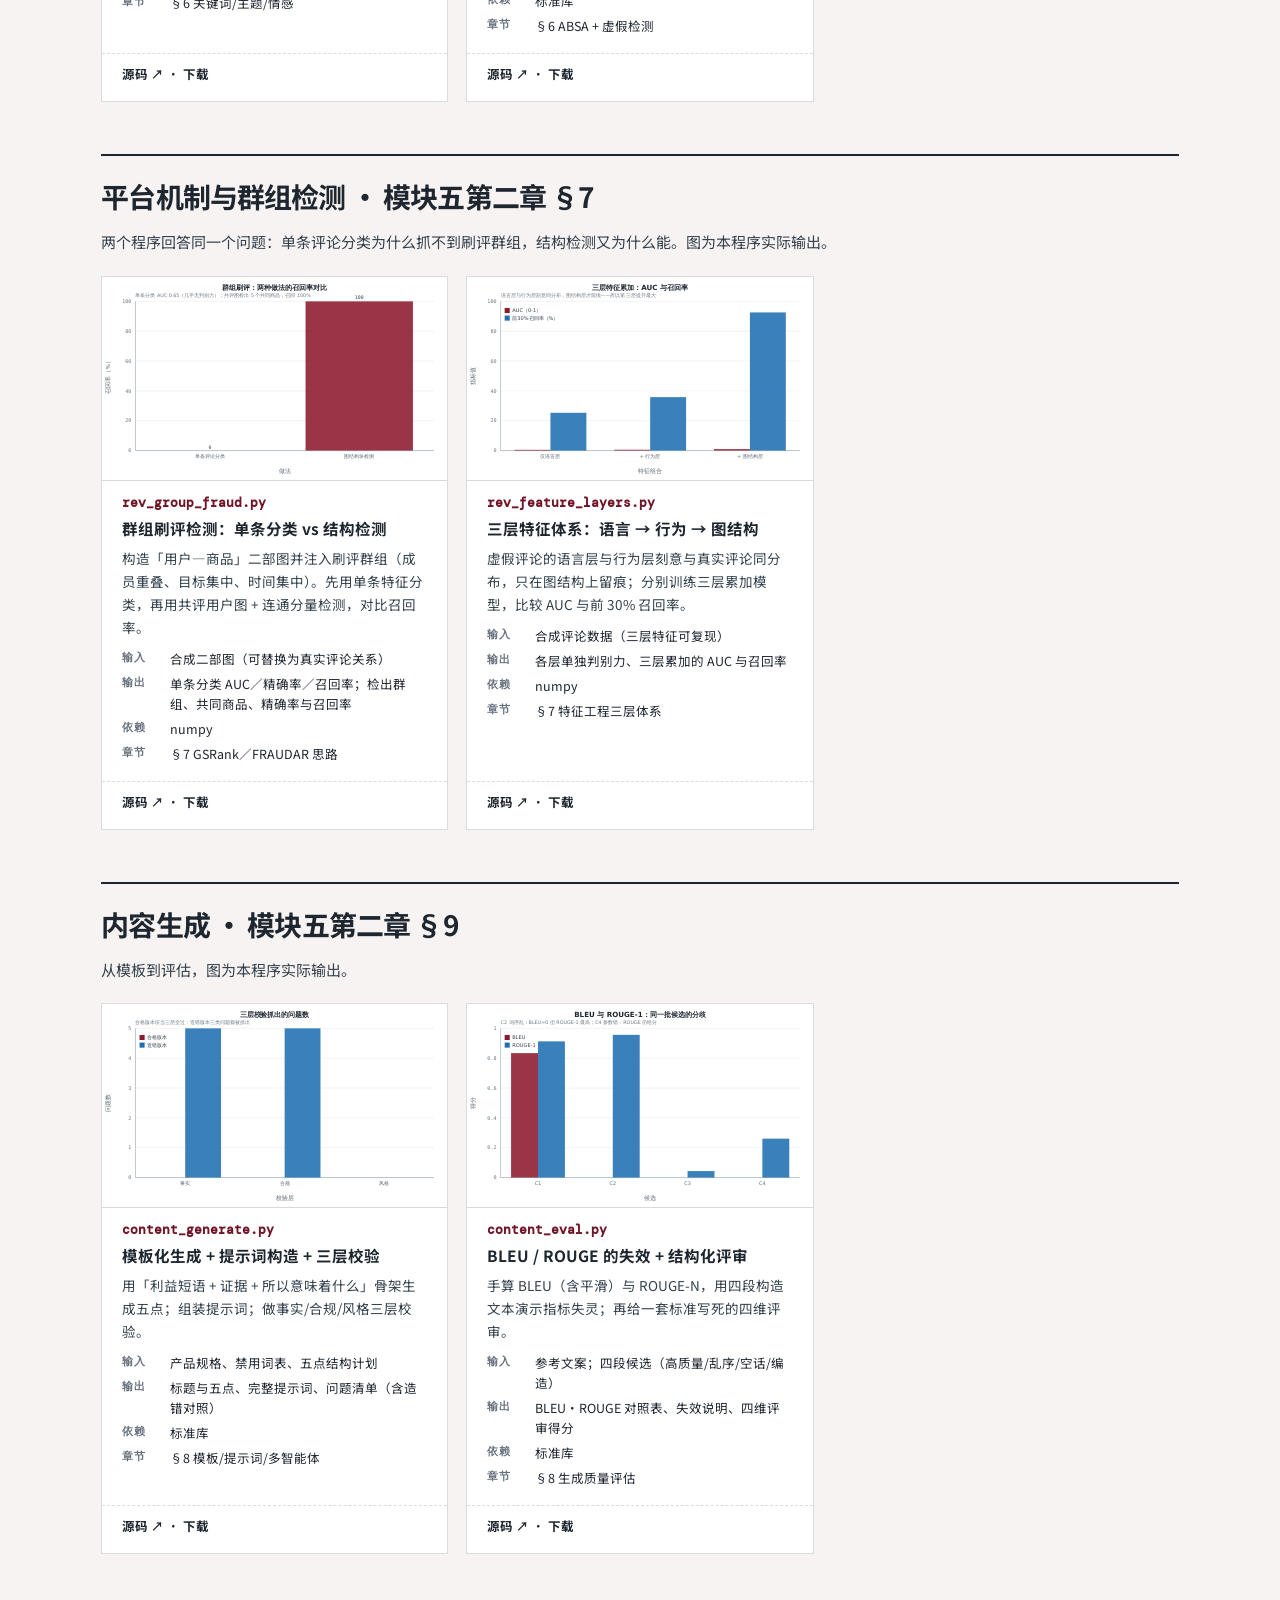
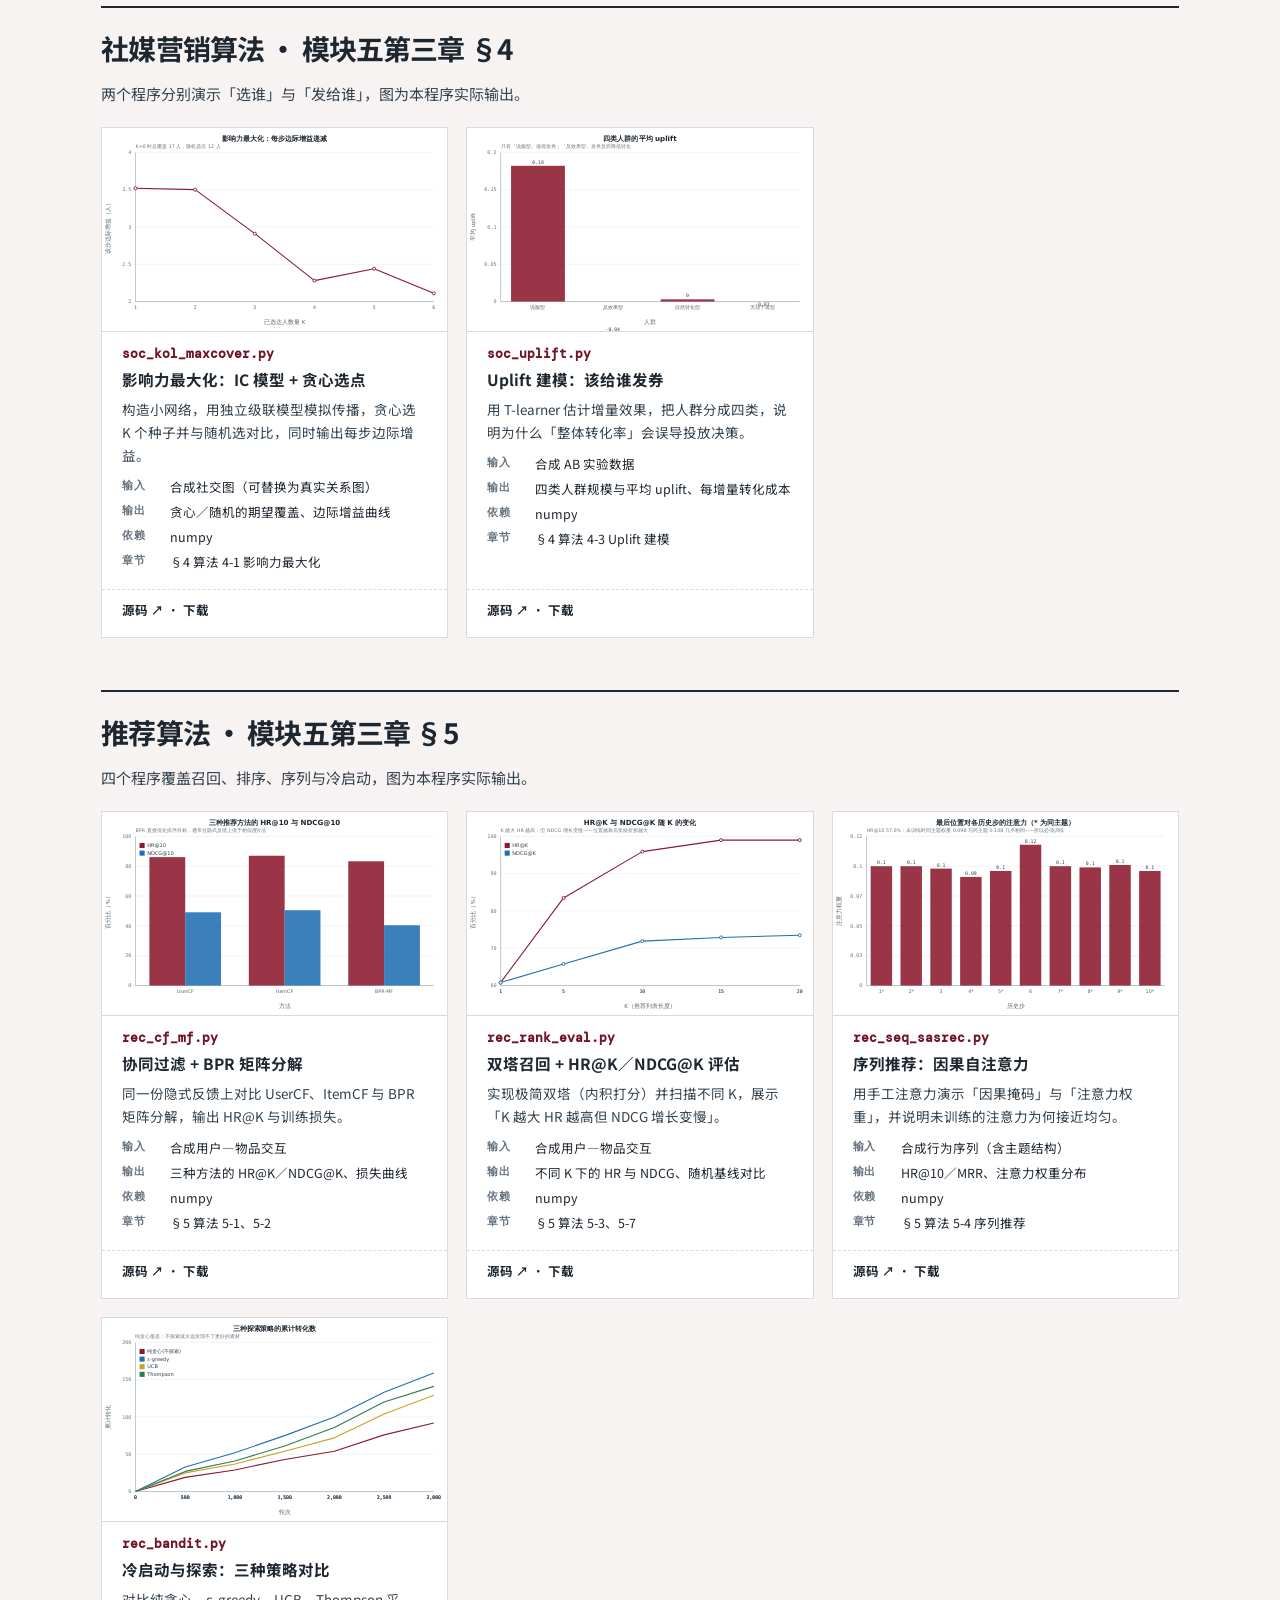
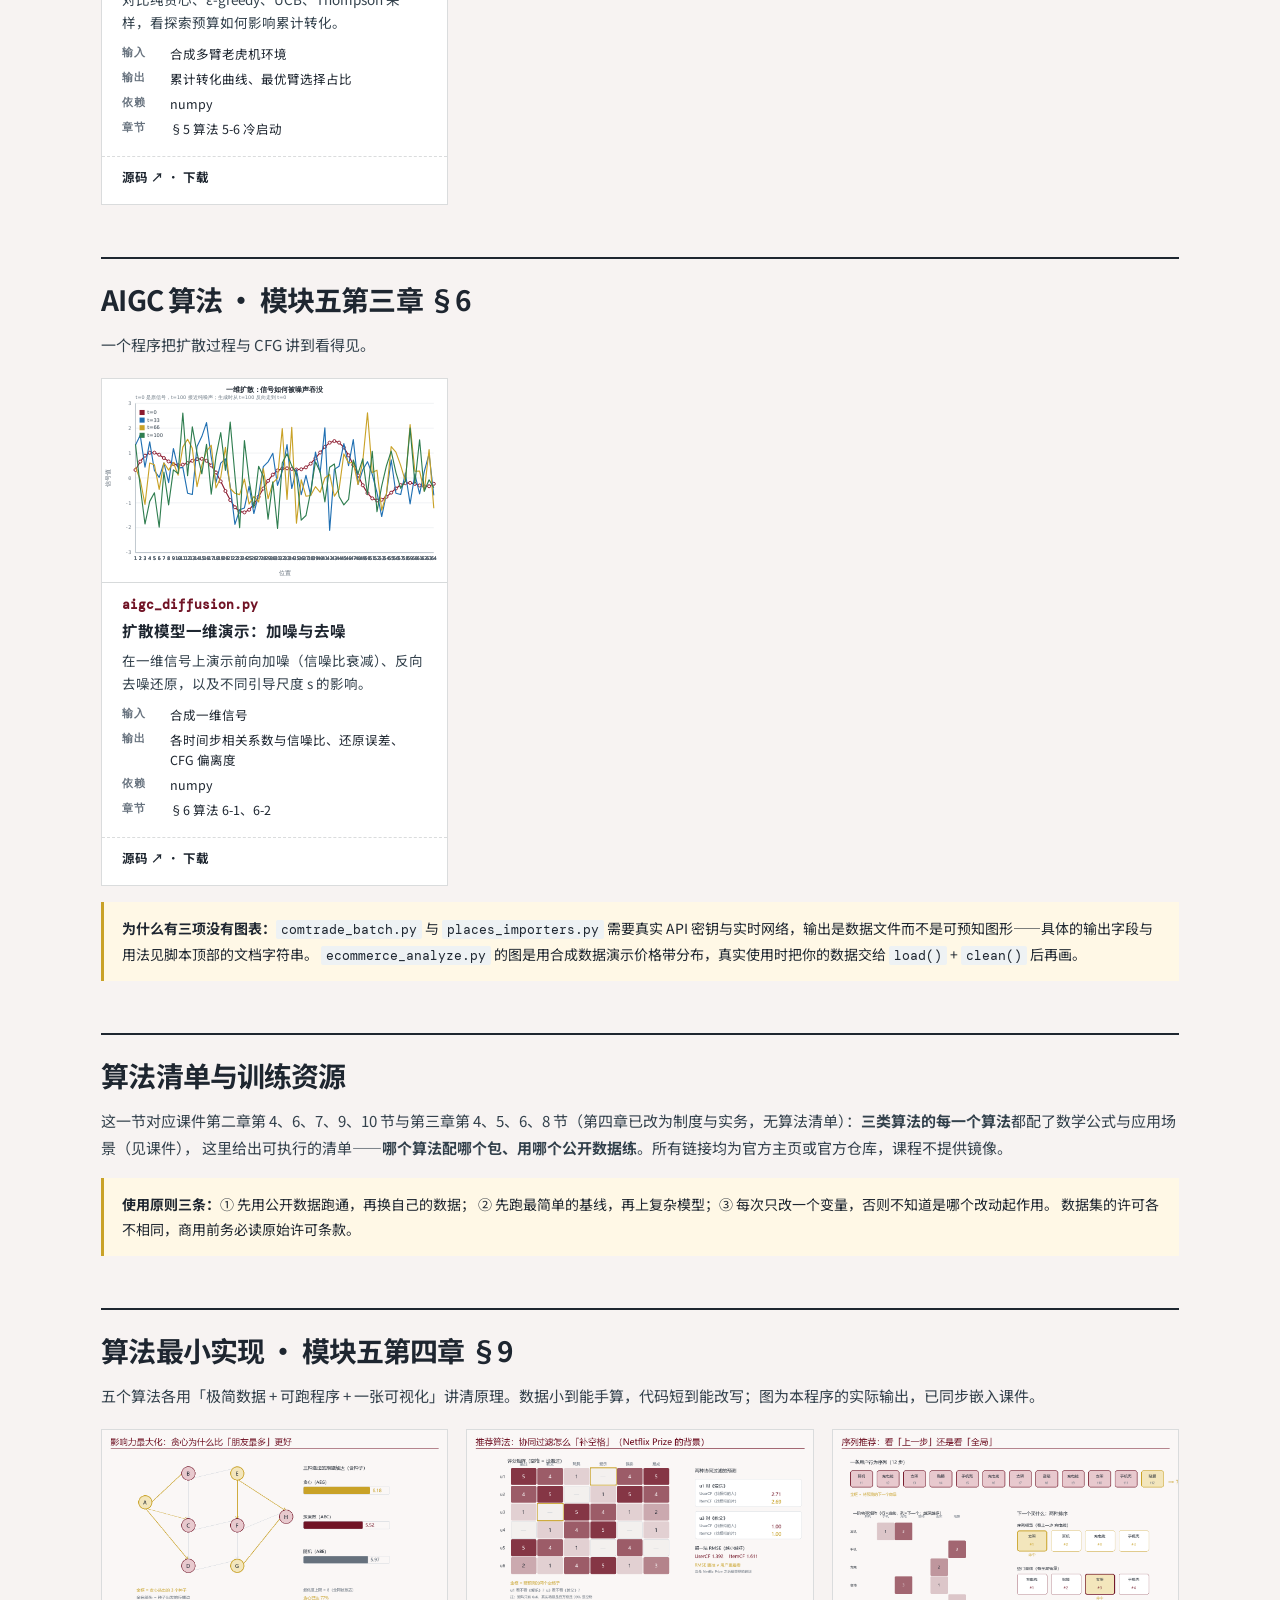
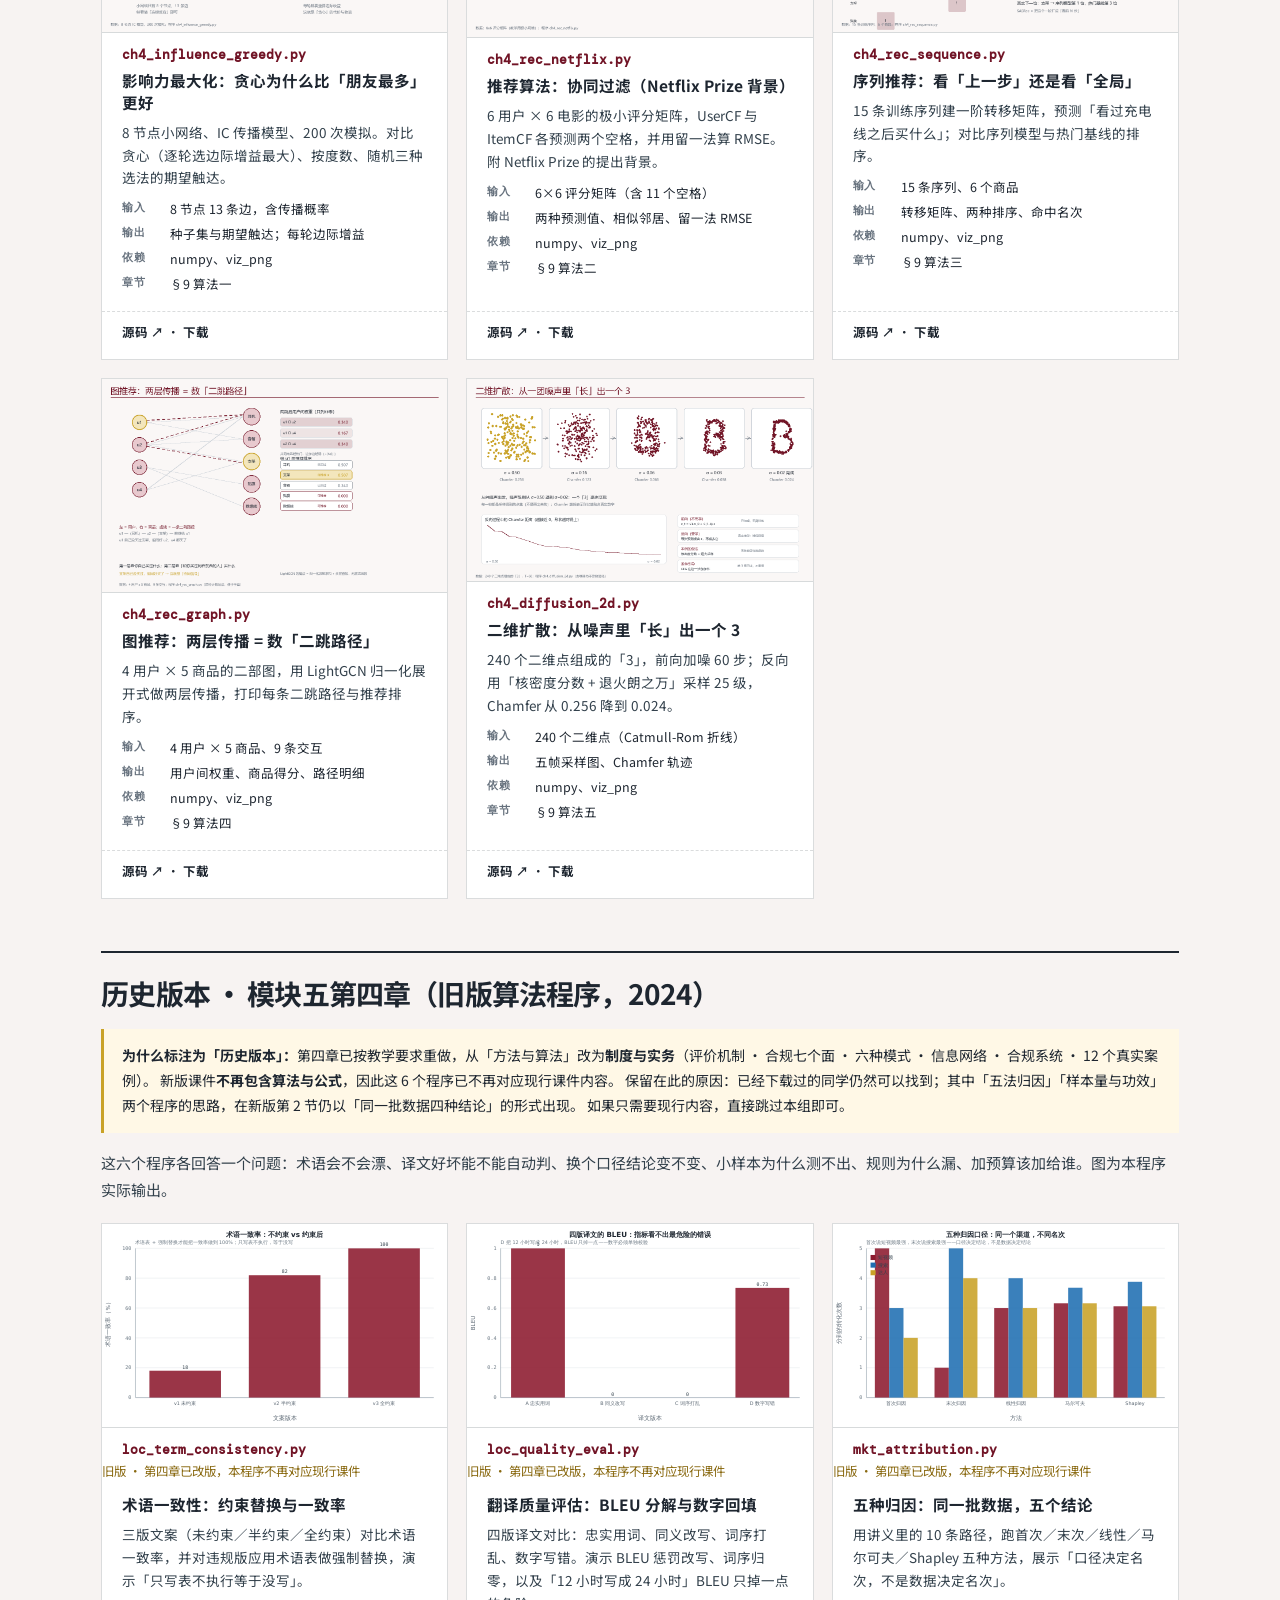
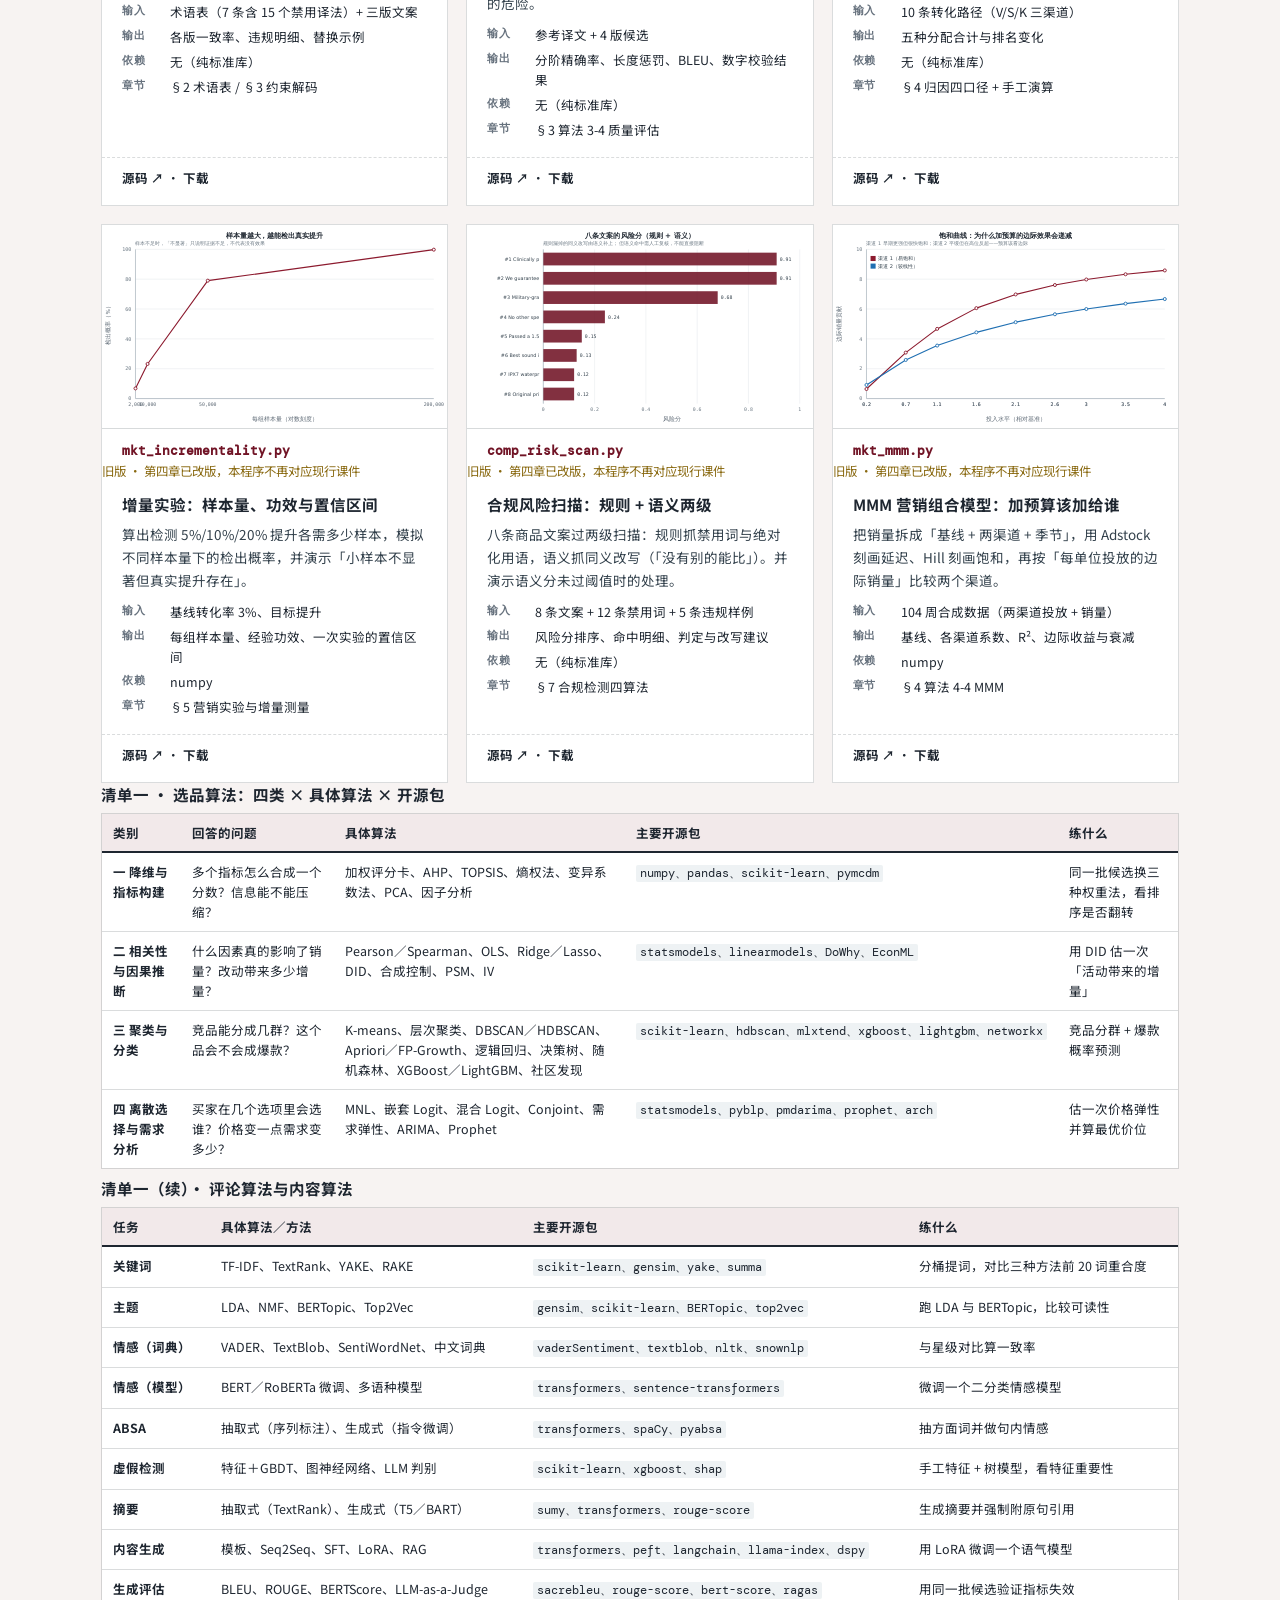
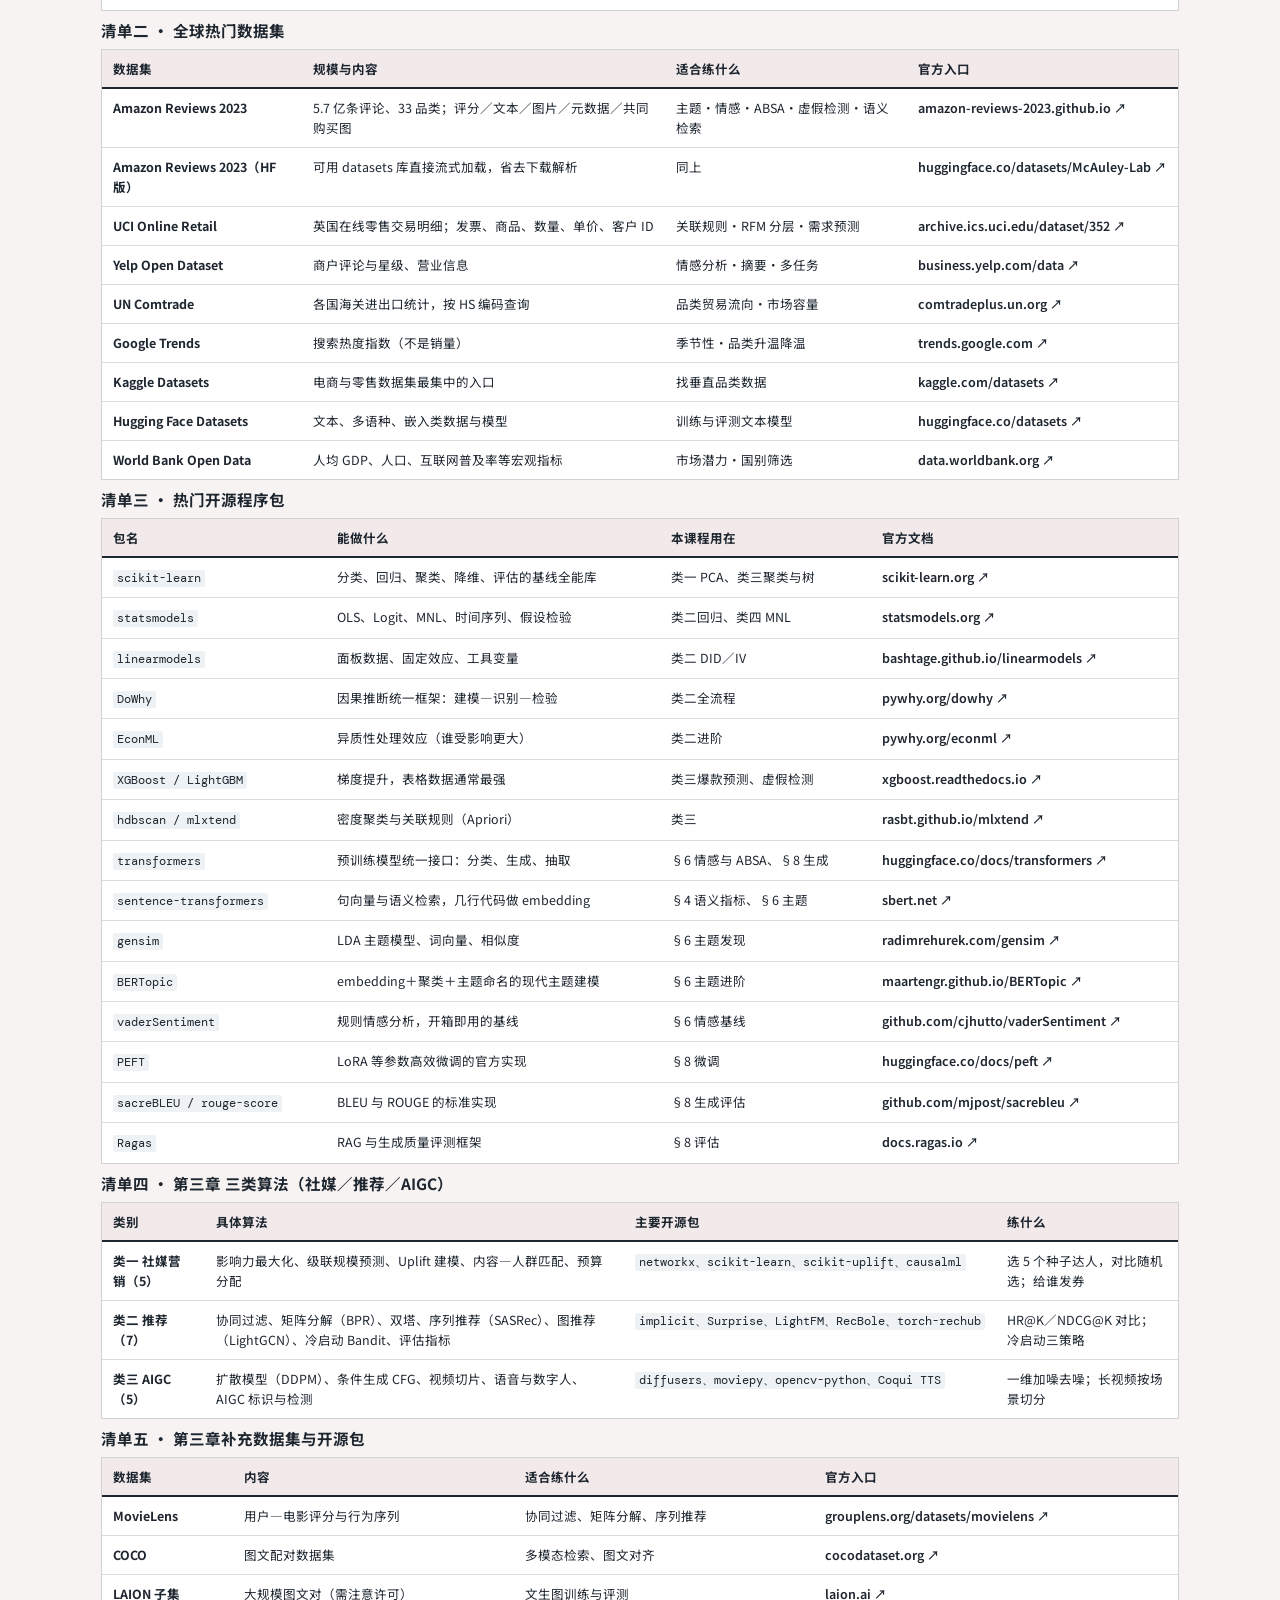
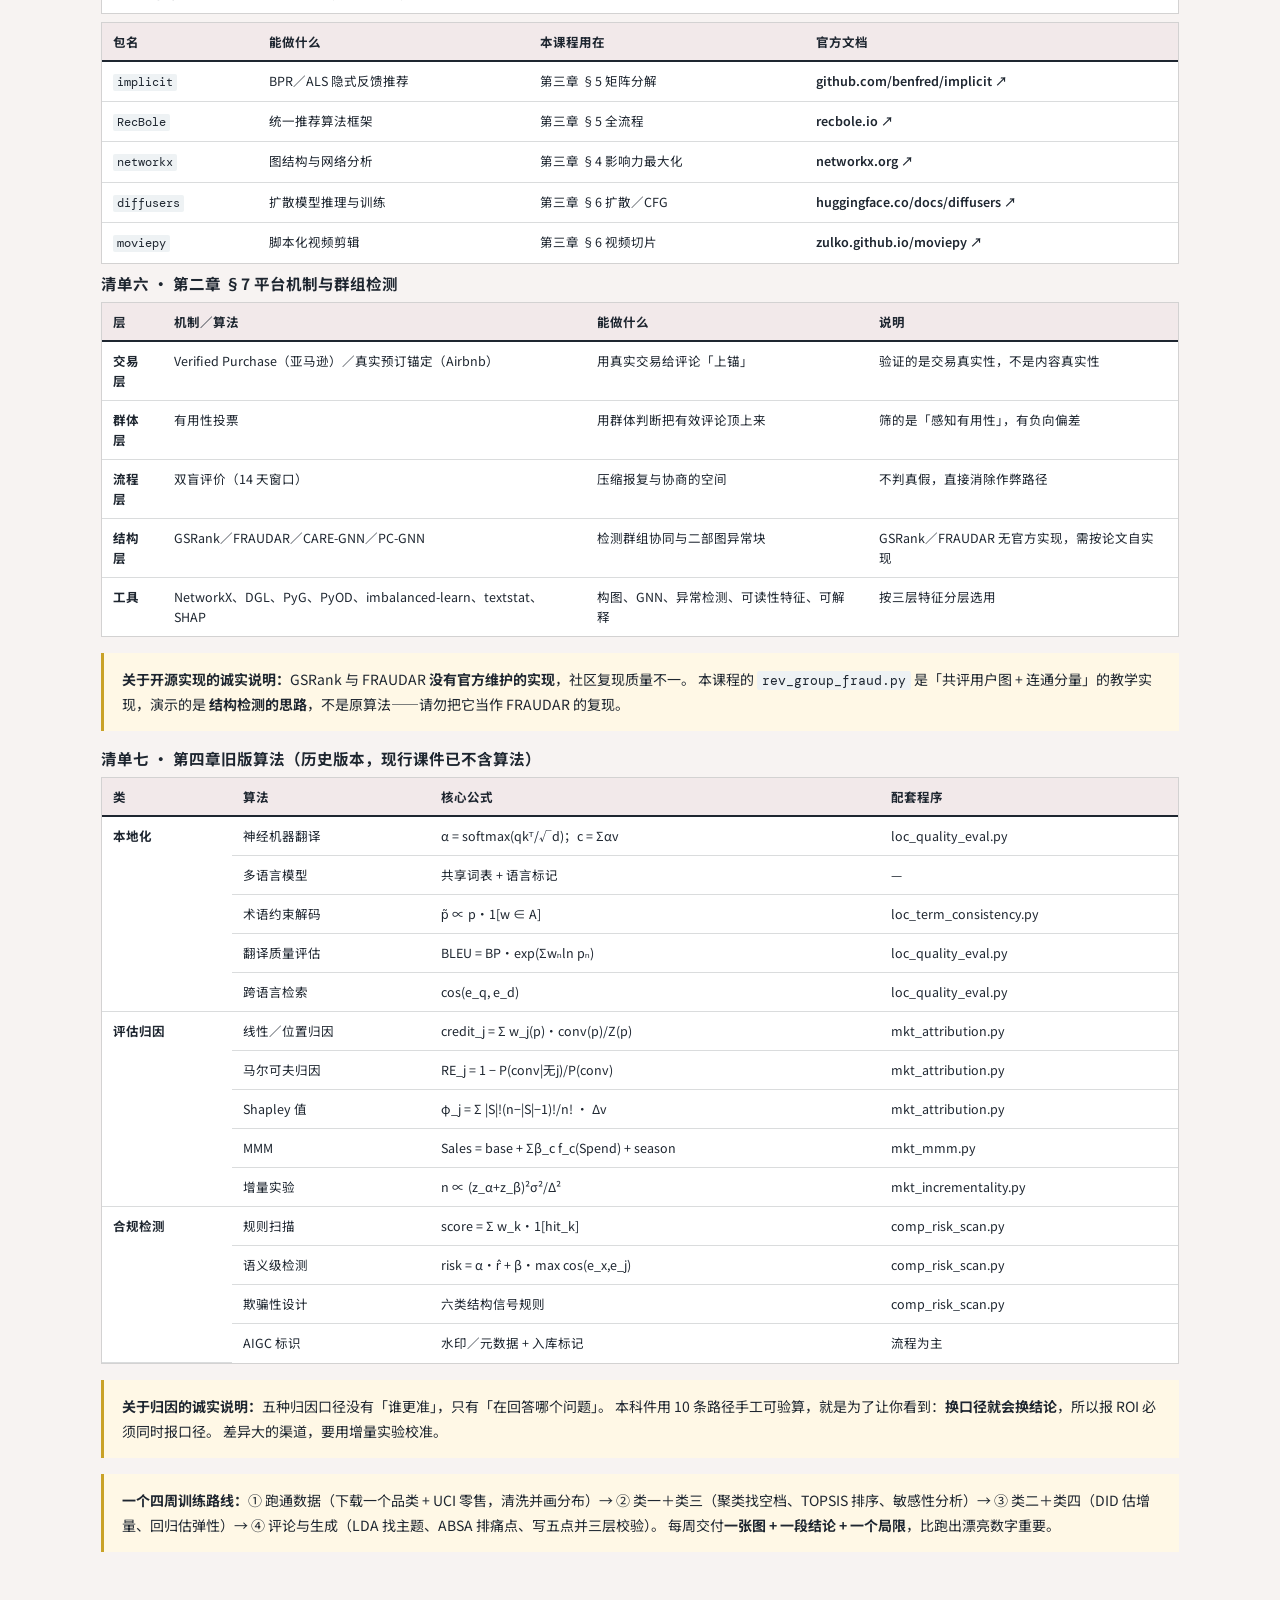
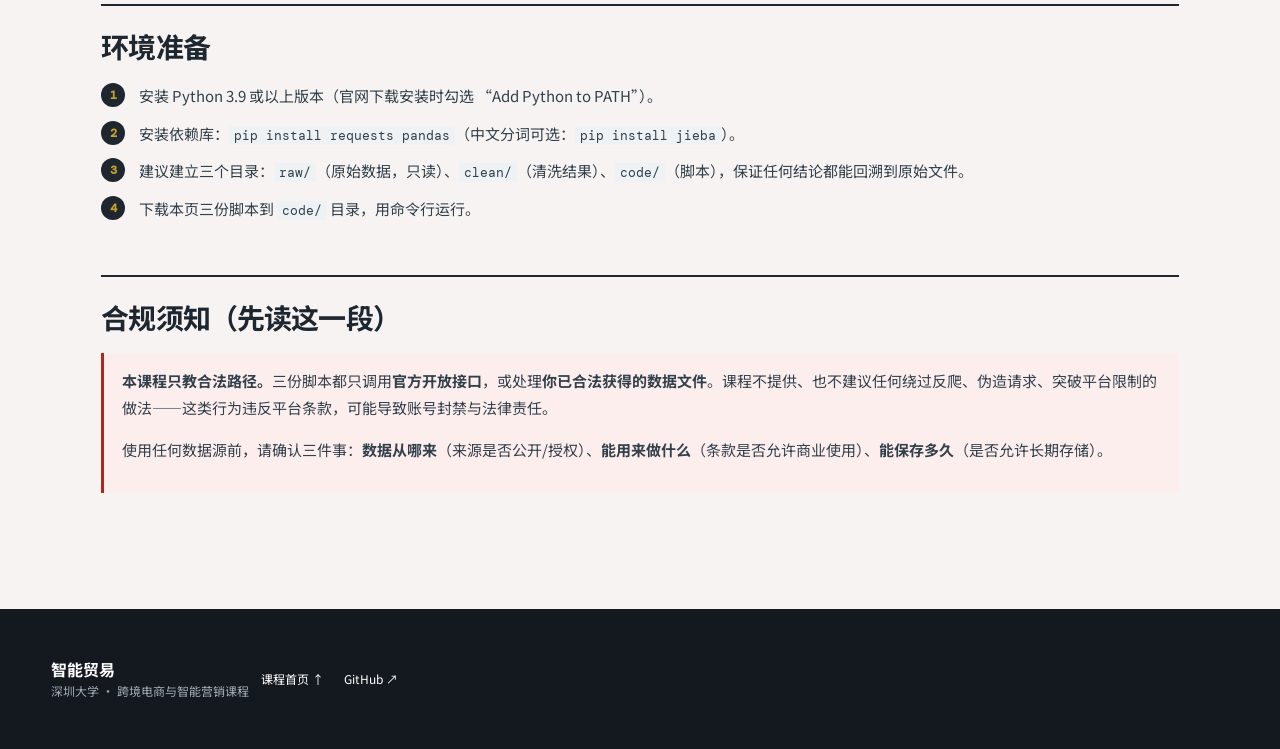
==== commit 83458269: "Add section 9 algorithm cards to programs page" ====
--- a/code/index.html
+++ b/code/index.html
@@ -75,9 +75,9 @@
   </header>
 
   <main class="doc">
-    <p class="meta">COURSE PROGRAMS · 20 个现行程序 ＋ 6 个历史版本 · 18 张可视化图</p>
+    <p class="meta">COURSE PROGRAMS · 25 个现行程序 ＋ 6 个历史版本 · 23 张可视化图</p>
     <h1>课程程序库</h1>
-    <p>这里放《智能贸易》各章的 20 个现行程序；第四章改版后的 6 个旧版算法程序保留在末尾「历史版本」区。每个算法程序都<strong>自带一张可视化图</strong>——
+    <p>这里放《智能贸易》各章的 25 个现行程序；第四章旧版 6 个算法程序保留在末尾「历史版本」区。每个算法程序都<strong>自带一张可视化图</strong>——
        图不是示意画，而是<strong>程序真实跑出来的输出</strong>；点开图可看原尺寸 SVG。</p>
     <p>课件里讲方法，这里给代码。看代码不是目的，<strong>改参数、看输出怎么变</strong>才是。</p>
 
@@ -98,7 +98,7 @@
     </div>
 
     <h2 id="pick">程序索引与可视化</h2>
-    <p>20 个现行程序分八组（另有第四章 6 个历史版本程序保留在末尾）。18 个算法程序的图由各自的 <code>save_visual()</code> 生成，
+    <p>25 个现行程序分九组（另有第四章 6 个历史版本程序保留在末尾）。23 个算法程序的图由各自的 <code>save_visual()</code> 或 <code>save_png()</code> 生成，
        统一用 <code>chartlib.py</code>（纯标准库画 SVG，不依赖 matplotlib），
        运行 <code>python gen_visuals.py</code> 可一次性重新生成 <code>visuals/*.svg</code>。</p>
     <h2>模块三 · 市场调研与客户开发</h2>
@@ -473,6 +473,81 @@
       <strong>使用原则三条：</strong>① 先用公开数据跑通，再换自己的数据；
       ② 先跑最简单的基线，再上复杂模型；③ 每次只改一个变量，否则不知道是哪个改动起作用。
       数据集的许可各不相同，商用前务必读原始许可条款。
+    </div>
+
+    <h2>算法最小实现 · 模块五第四章 §9</h2>
+    <p>五个算法各用「极简数据 + 可跑程序 + 一张可视化」讲清原理。数据小到能手算，代码短到能改写；图为本程序的实际输出，已同步嵌入课件。</p>
+    <div class="prog-grid">
+      <article class="prog" id="ch4_influence_greedy">
+        <a class="viz" href="visuals/ch4_influence_greedy.png" target="_blank" rel="noreferrer"><img src="visuals/ch4_influence_greedy.png" alt="影响力最大化：贪心为什么比「朋友最多」更好 的可视化输出" loading="lazy"></a>
+        <div class="fn">ch4_influence_greedy.py</div>
+        <h3>影响力最大化：贪心为什么比「朋友最多」更好</h3>
+        <p>8 节点小网络、IC 传播模型、200 次模拟。对比贪心（逐轮选边际增益最大）、按度数、随机三种选法的期望触达。</p>
+        <dl>
+          <dt>输入</dt><dd>8 节点 13 条边，含传播概率</dd><dt>输出</dt><dd>种子集与期望触达；每轮边际增益</dd><dt>依赖</dt><dd>numpy、viz_png</dd>
+          <dt>章节</dt><dd>§9 算法一</dd>
+        </dl>
+        <div class="src">
+          <a href="https://github.com/elysium4eva/elysium4eva.github.io/blob/main/code/ch4_influence_greedy.py" target="_blank" rel="noreferrer">源码 ↗</a>
+          · <a href="ch4_influence_greedy.py" download>下载</a>
+        </div>
+      </article>
+      <article class="prog" id="ch4_rec_netflix">
+        <a class="viz" href="visuals/ch4_rec_netflix.png" target="_blank" rel="noreferrer"><img src="visuals/ch4_rec_netflix.png" alt="推荐算法：协同过滤（Netflix Prize 背景） 的可视化输出" loading="lazy"></a>
+        <div class="fn">ch4_rec_netflix.py</div>
+        <h3>推荐算法：协同过滤（Netflix Prize 背景）</h3>
+        <p>6 用户 × 6 电影的极小评分矩阵，UserCF 与 ItemCF 各预测两个空格，并用留一法算 RMSE。附 Netflix Prize 的提出背景。</p>
+        <dl>
+          <dt>输入</dt><dd>6×6 评分矩阵（含 11 个空格）</dd><dt>输出</dt><dd>两种预测值、相似邻居、留一法 RMSE</dd><dt>依赖</dt><dd>numpy、viz_png</dd>
+          <dt>章节</dt><dd>§9 算法二</dd>
+        </dl>
+        <div class="src">
+          <a href="https://github.com/elysium4eva/elysium4eva.github.io/blob/main/code/ch4_rec_netflix.py" target="_blank" rel="noreferrer">源码 ↗</a>
+          · <a href="ch4_rec_netflix.py" download>下载</a>
+        </div>
+      </article>
+      <article class="prog" id="ch4_rec_sequence">
+        <a class="viz" href="visuals/ch4_rec_sequence.png" target="_blank" rel="noreferrer"><img src="visuals/ch4_rec_sequence.png" alt="序列推荐：看「上一步」还是看「全局」 的可视化输出" loading="lazy"></a>
+        <div class="fn">ch4_rec_sequence.py</div>
+        <h3>序列推荐：看「上一步」还是看「全局」</h3>
+        <p>15 条训练序列建一阶转移矩阵，预测「看过充电线之后买什么」；对比序列模型与热门基线的排序。</p>
+        <dl>
+          <dt>输入</dt><dd>15 条序列、6 个商品</dd><dt>输出</dt><dd>转移矩阵、两种排序、命中名次</dd><dt>依赖</dt><dd>numpy、viz_png</dd>
+          <dt>章节</dt><dd>§9 算法三</dd>
+        </dl>
+        <div class="src">
+          <a href="https://github.com/elysium4eva/elysium4eva.github.io/blob/main/code/ch4_rec_sequence.py" target="_blank" rel="noreferrer">源码 ↗</a>
+          · <a href="ch4_rec_sequence.py" download>下载</a>
+        </div>
+      </article>
+      <article class="prog" id="ch4_rec_graph">
+        <a class="viz" href="visuals/ch4_rec_graph.png" target="_blank" rel="noreferrer"><img src="visuals/ch4_rec_graph.png" alt="图推荐：两层传播 = 数「二跳路径」 的可视化输出" loading="lazy"></a>
+        <div class="fn">ch4_rec_graph.py</div>
+        <h3>图推荐：两层传播 = 数「二跳路径」</h3>
+        <p>4 用户 × 5 商品的二部图，用 LightGCN 归一化展开式做两层传播，打印每条二跳路径与推荐排序。</p>
+        <dl>
+          <dt>输入</dt><dd>4 用户 × 5 商品、9 条交互</dd><dt>输出</dt><dd>用户间权重、商品得分、路径明细</dd><dt>依赖</dt><dd>numpy、viz_png</dd>
+          <dt>章节</dt><dd>§9 算法四</dd>
+        </dl>
+        <div class="src">
+          <a href="https://github.com/elysium4eva/elysium4eva.github.io/blob/main/code/ch4_rec_graph.py" target="_blank" rel="noreferrer">源码 ↗</a>
+          · <a href="ch4_rec_graph.py" download>下载</a>
+        </div>
+      </article>
+      <article class="prog" id="ch4_diffusion_2d">
+        <a class="viz" href="visuals/ch4_diffusion_2d.png" target="_blank" rel="noreferrer"><img src="visuals/ch4_diffusion_2d.png" alt="二维扩散：从噪声里「长」出一个 3 的可视化输出" loading="lazy"></a>
+        <div class="fn">ch4_diffusion_2d.py</div>
+        <h3>二维扩散：从噪声里「长」出一个 3</h3>
+        <p>240 个二维点组成的「3」，前向加噪 60 步；反向用「核密度分数 + 退火朗之万」采样 25 级，Chamfer 从 0.256 降到 0.024。</p>
+        <dl>
+          <dt>输入</dt><dd>240 个二维点（Catmull-Rom 折线）</dd><dt>输出</dt><dd>五帧采样图、Chamfer 轨迹</dd><dt>依赖</dt><dd>numpy、viz_png</dd>
+          <dt>章节</dt><dd>§9 算法五</dd>
+        </dl>
+        <div class="src">
+          <a href="https://github.com/elysium4eva/elysium4eva.github.io/blob/main/code/ch4_diffusion_2d.py" target="_blank" rel="noreferrer">源码 ↗</a>
+          · <a href="ch4_diffusion_2d.py" download>下载</a>
+        </div>
+      </article>
     </div>
 
     <h2>历史版本 · 模块五第四章（旧版算法程序，2024）</h2>
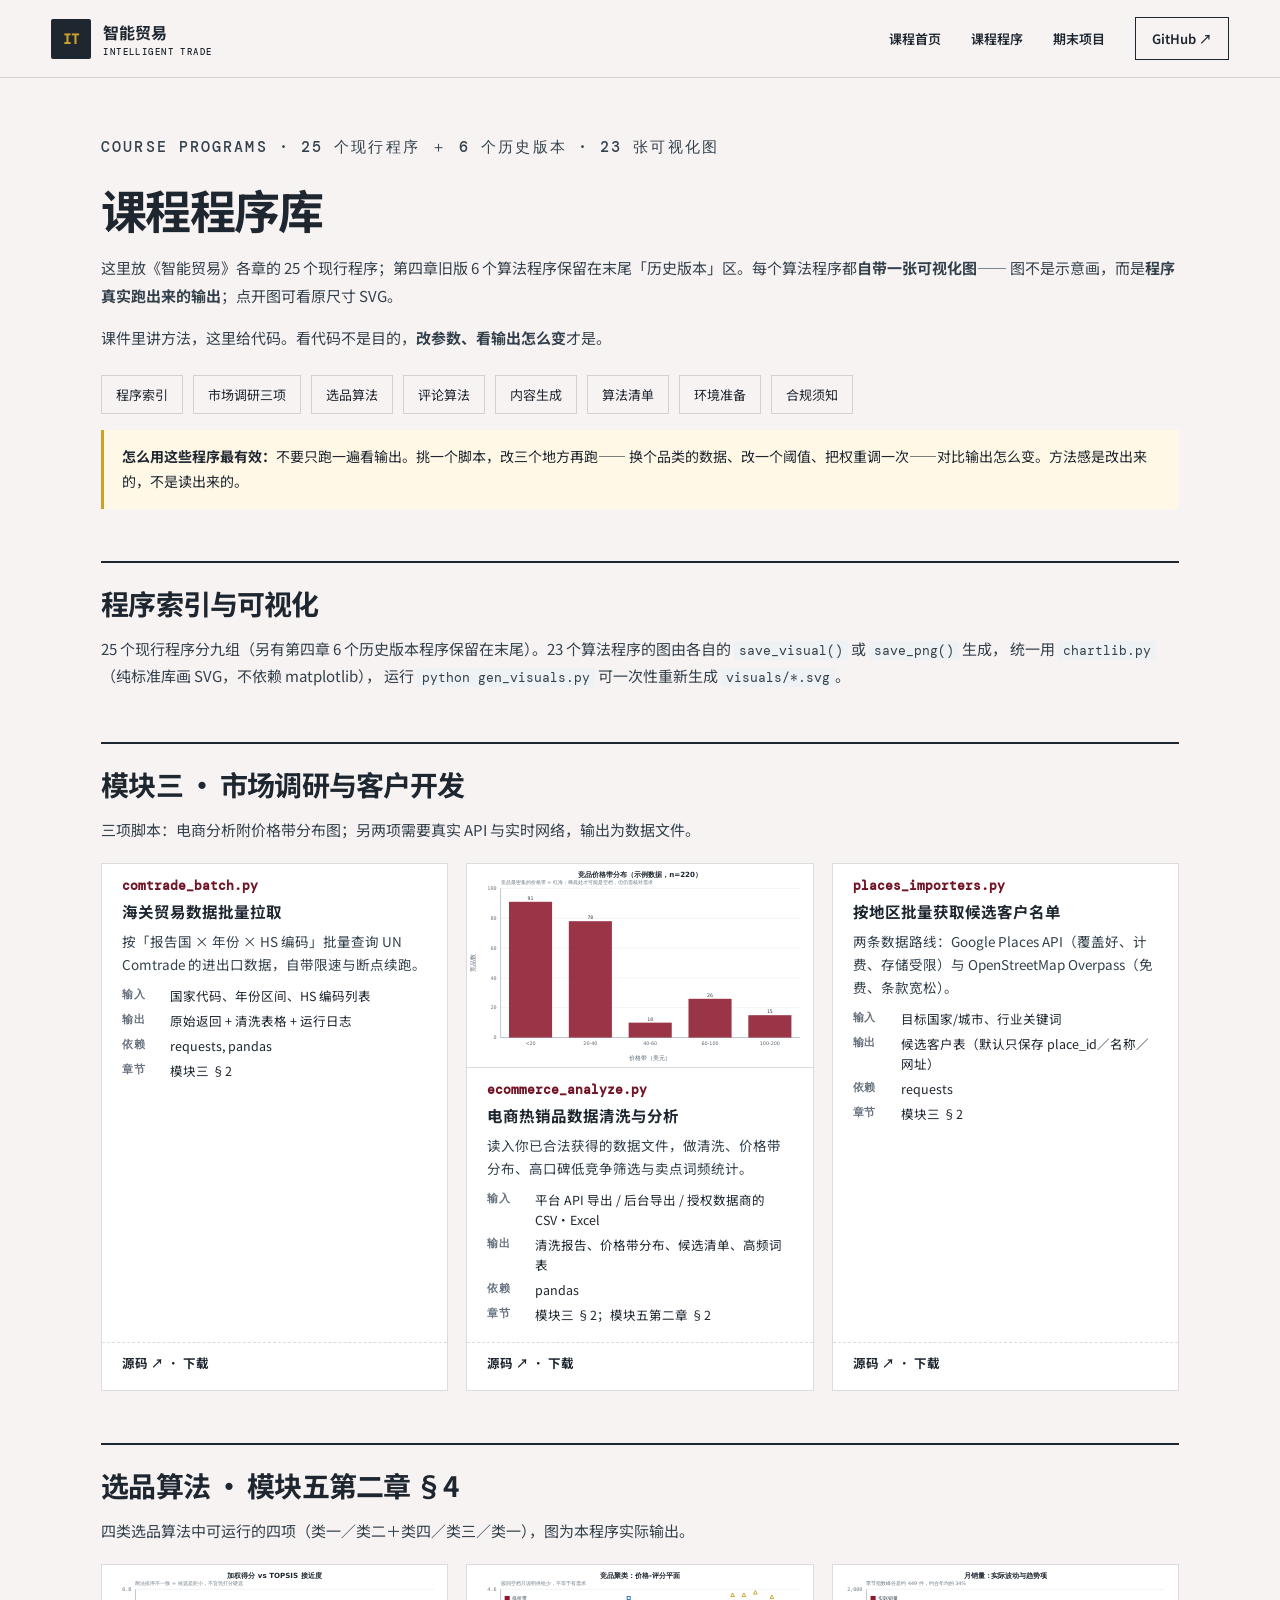
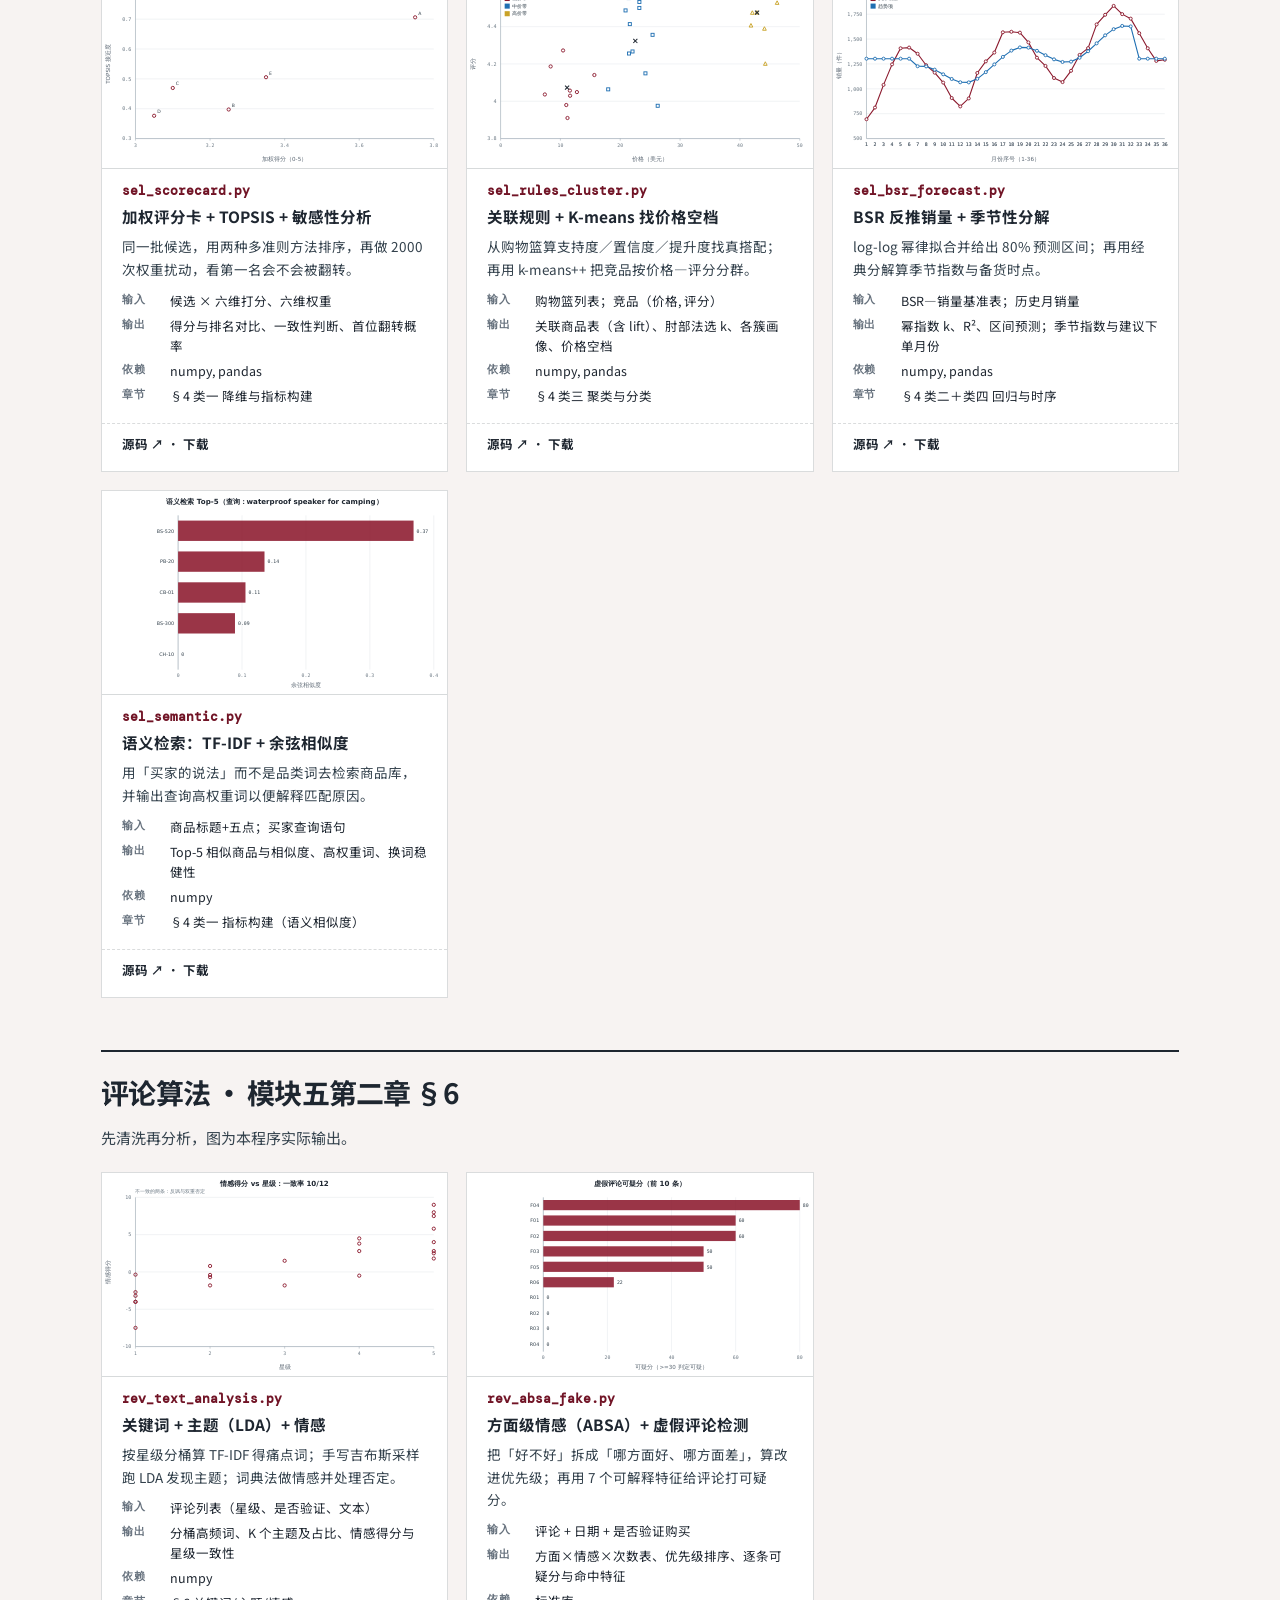
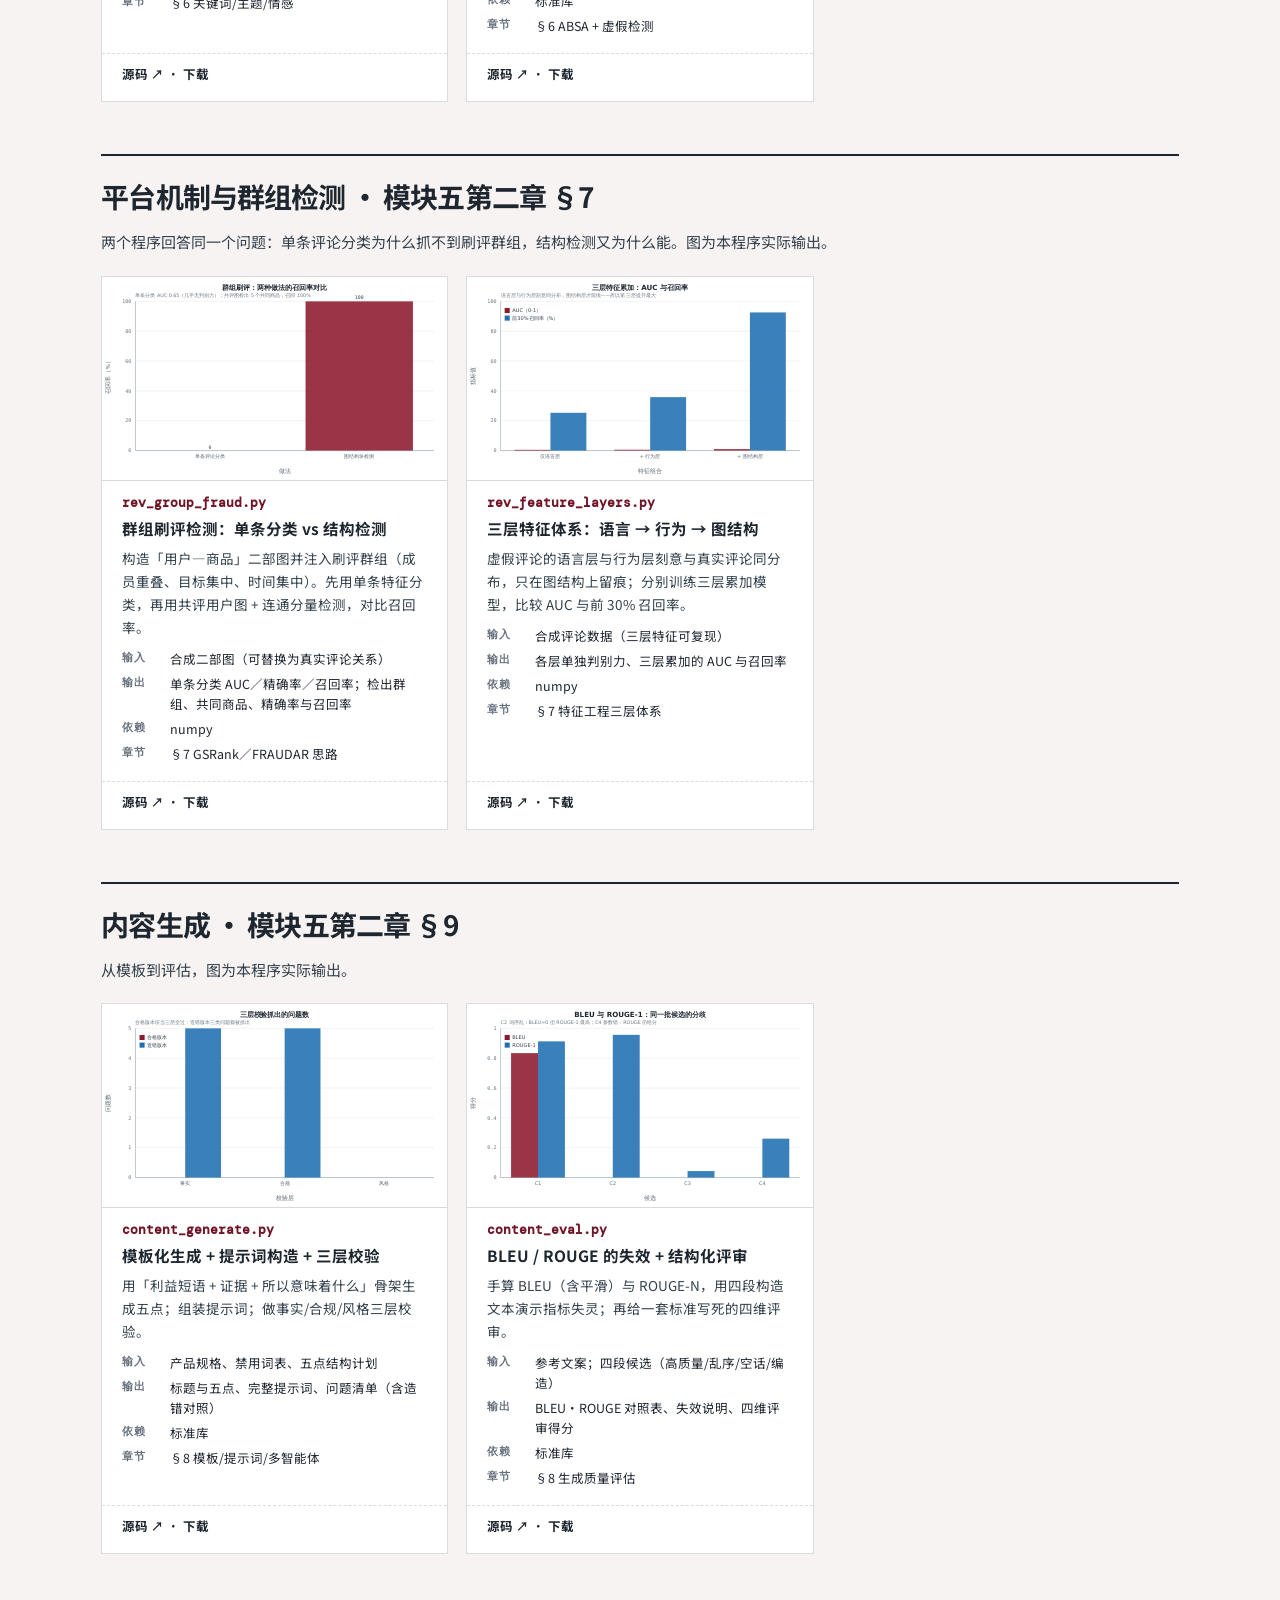
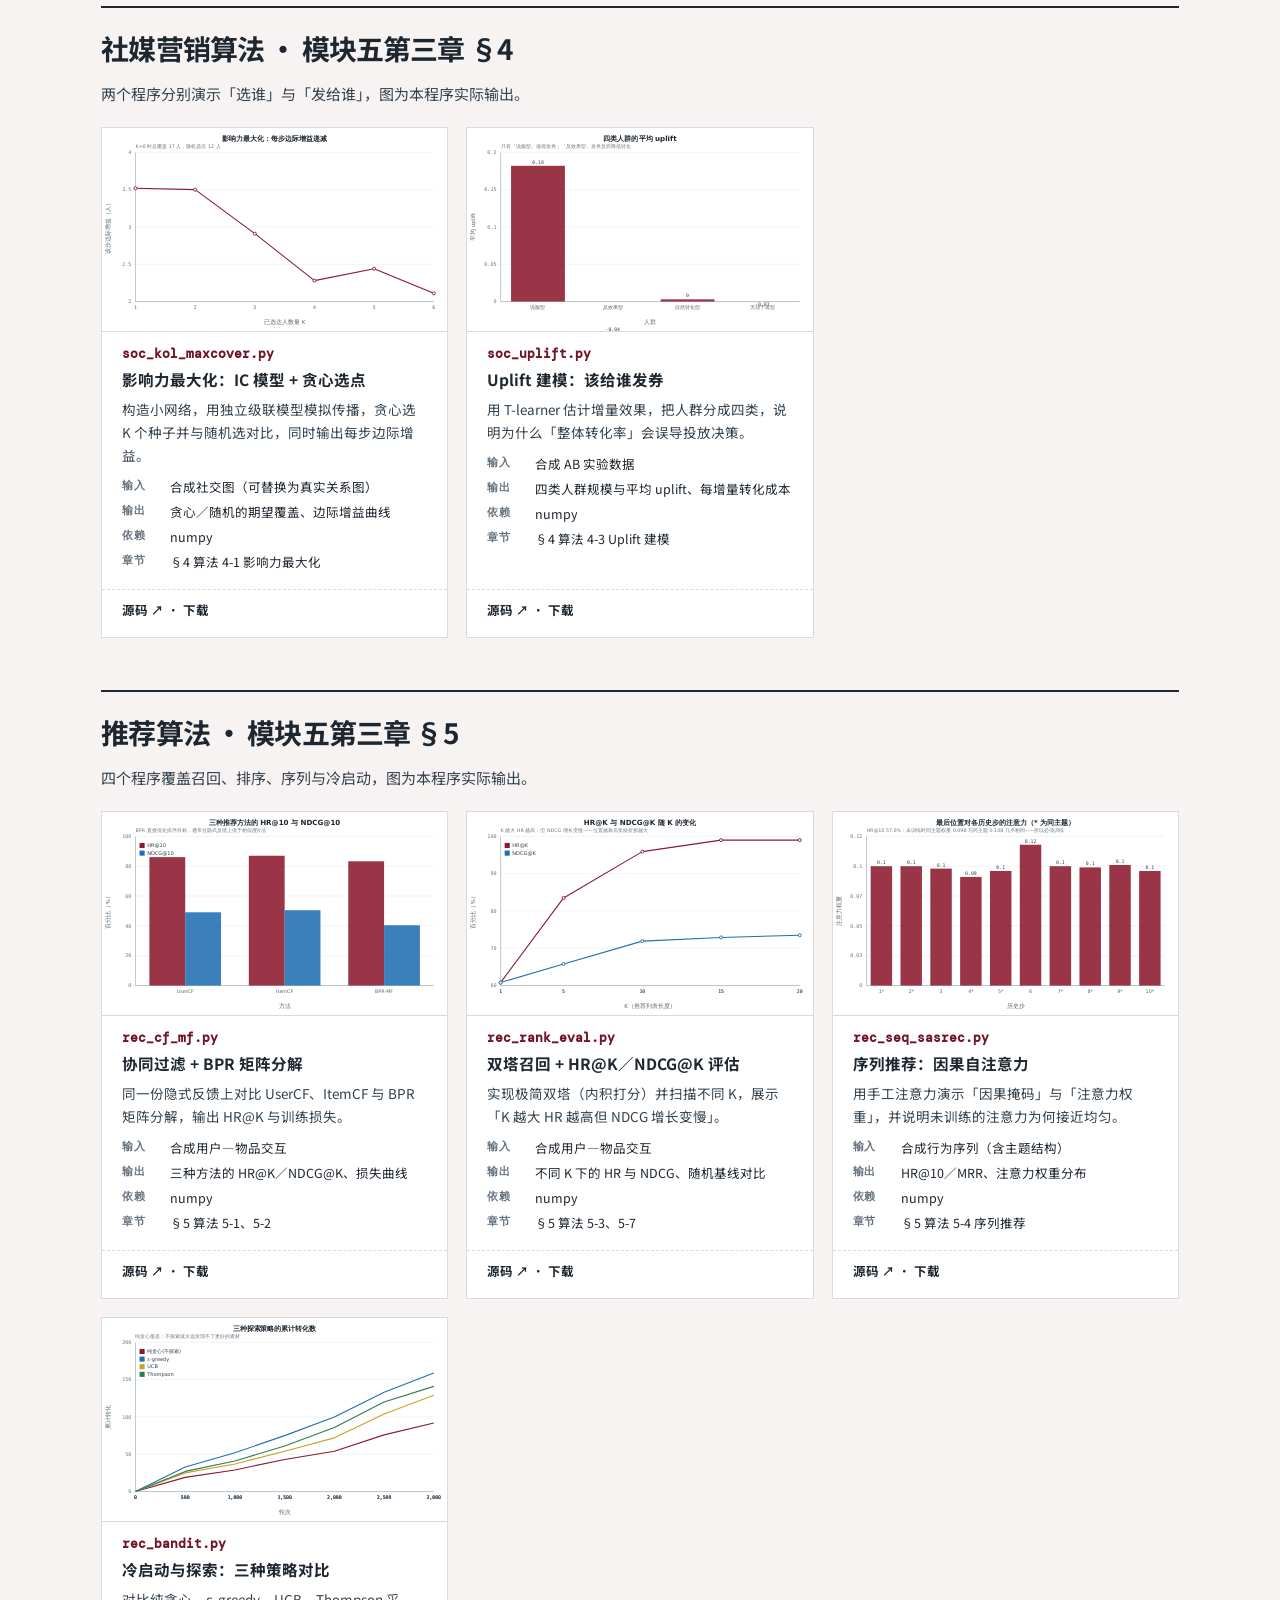
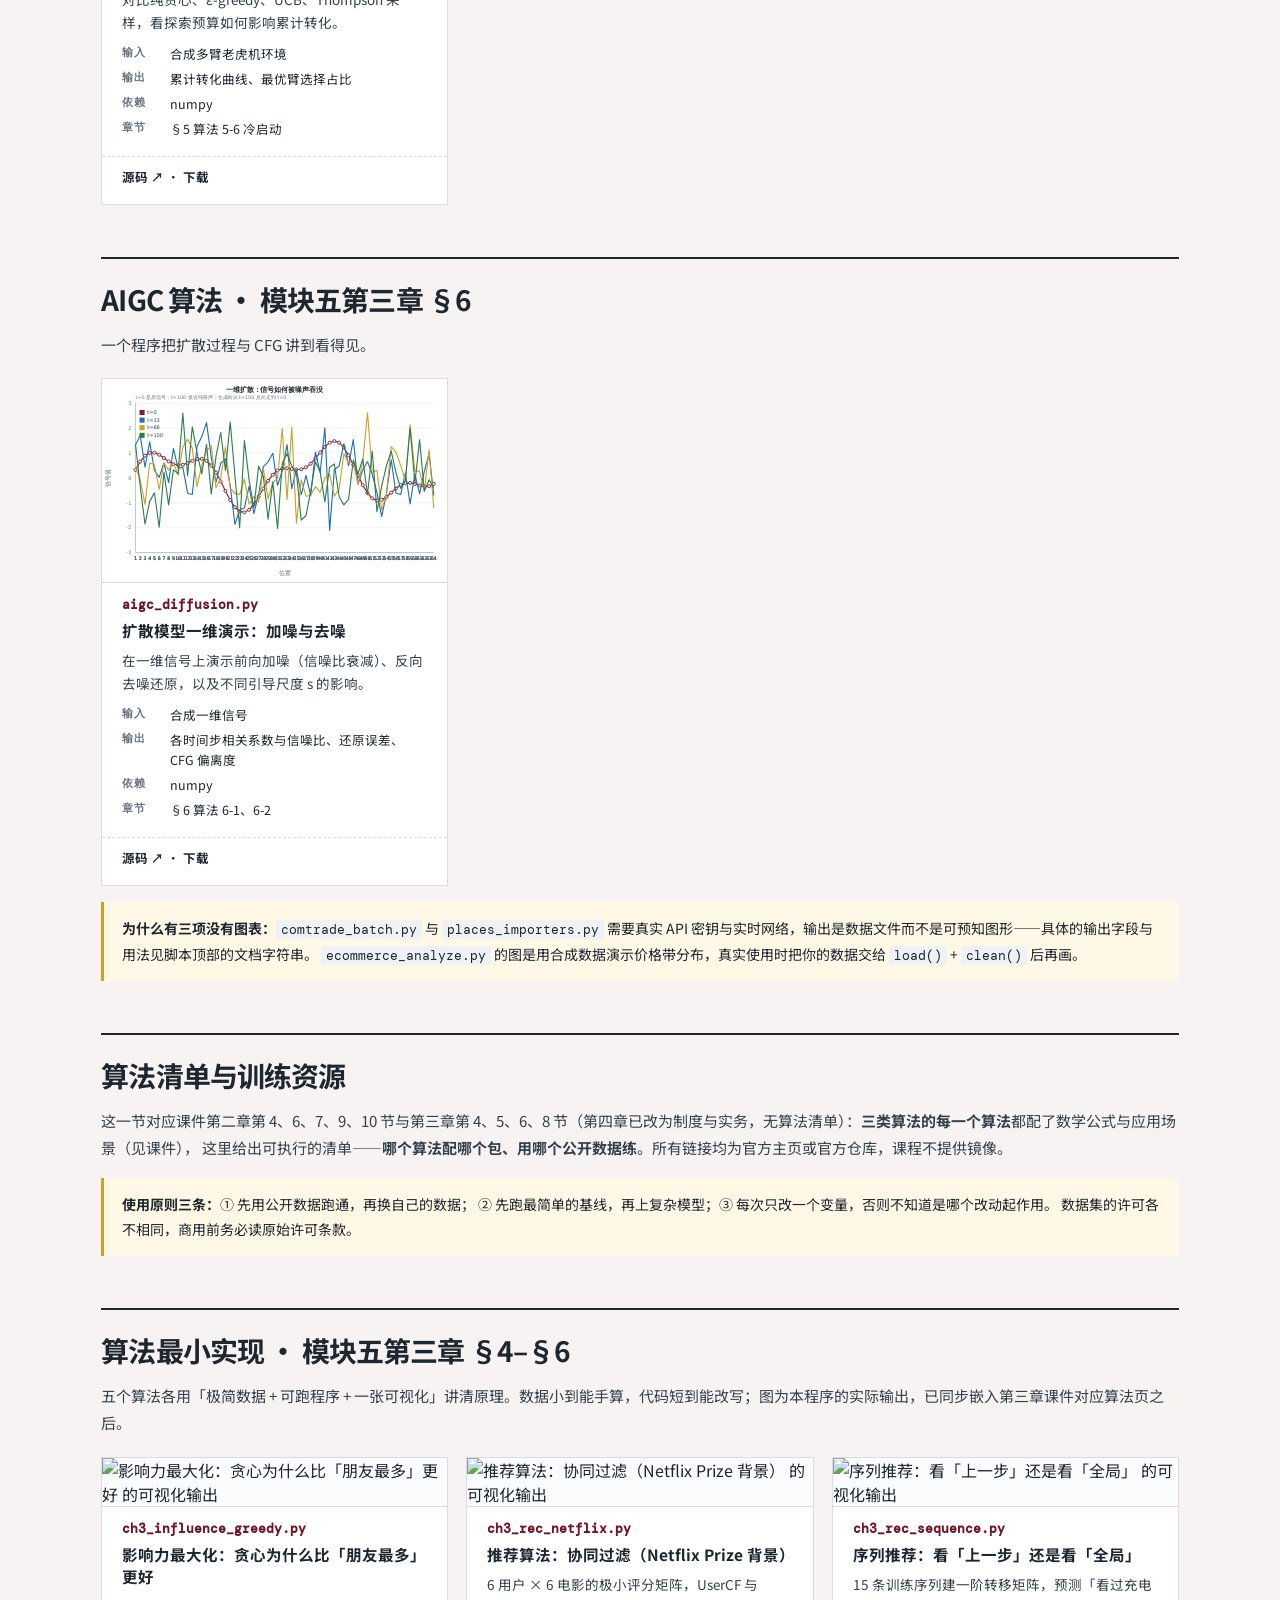
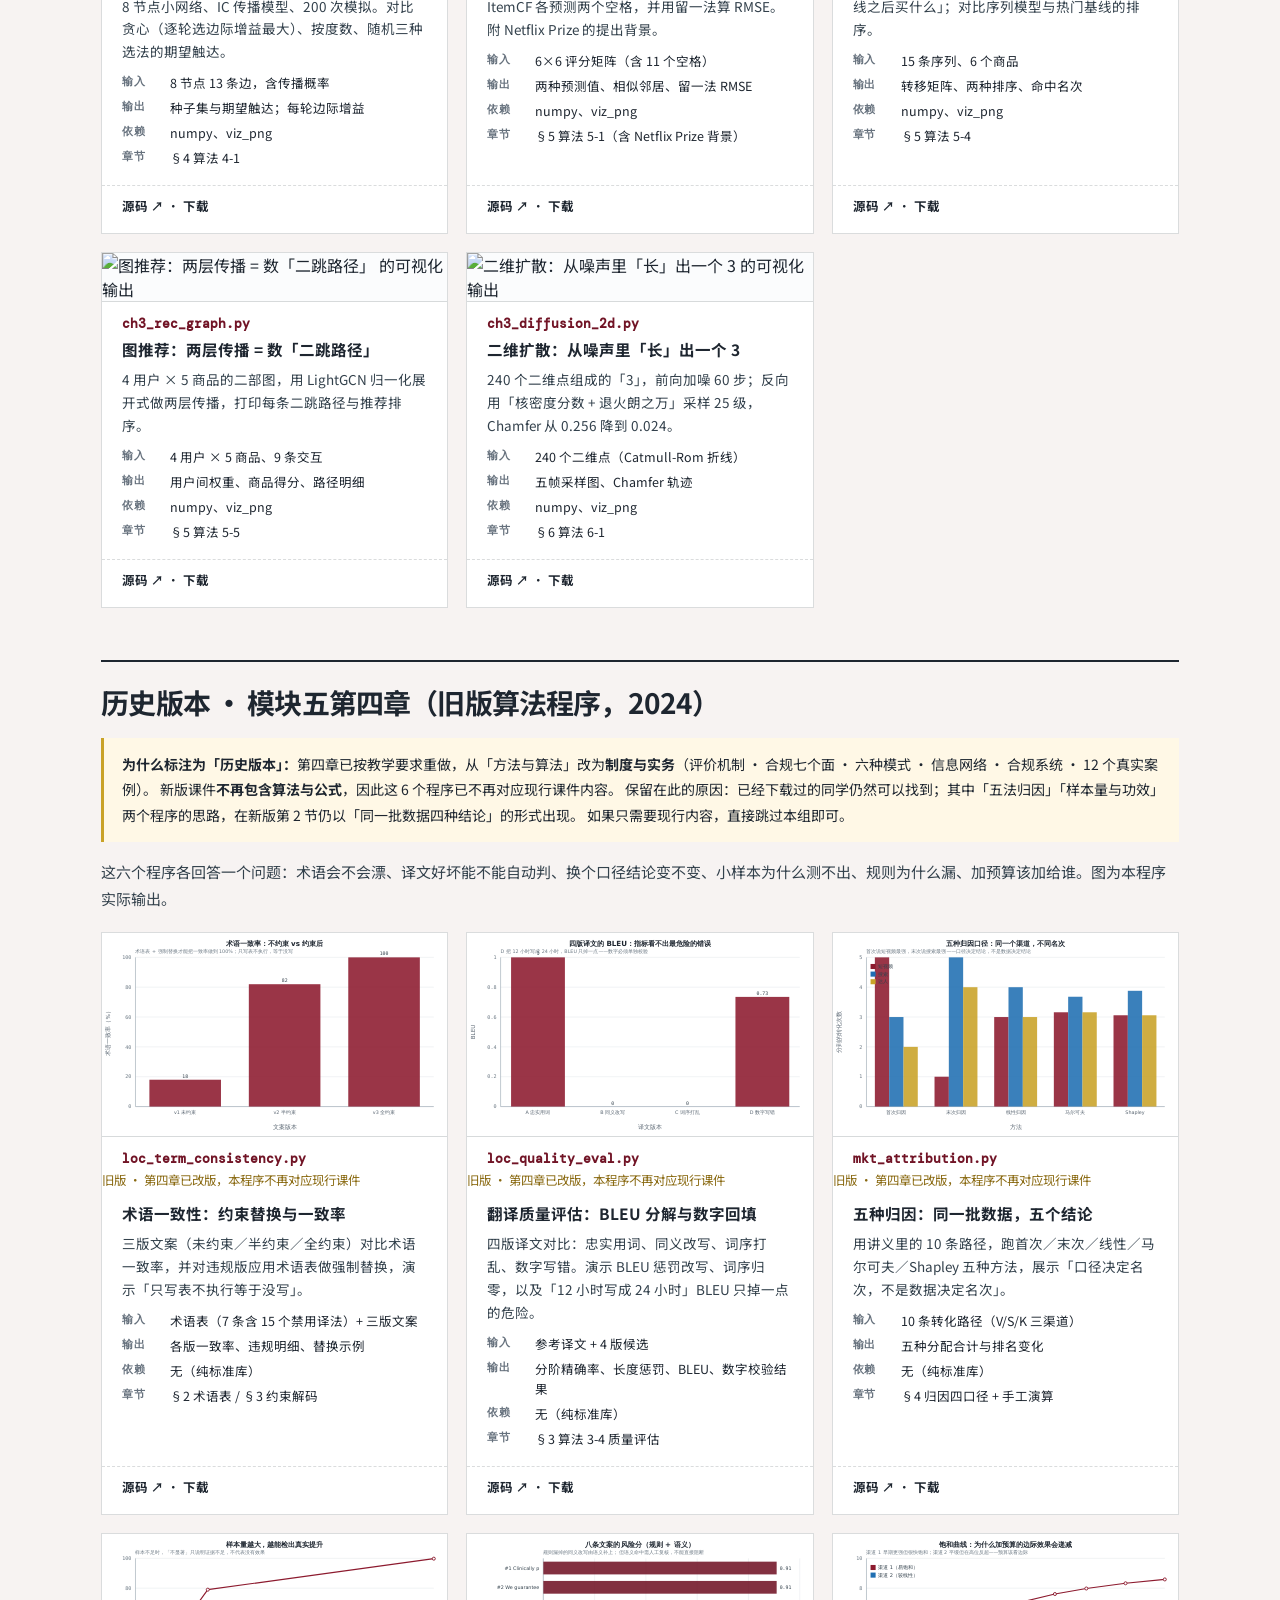
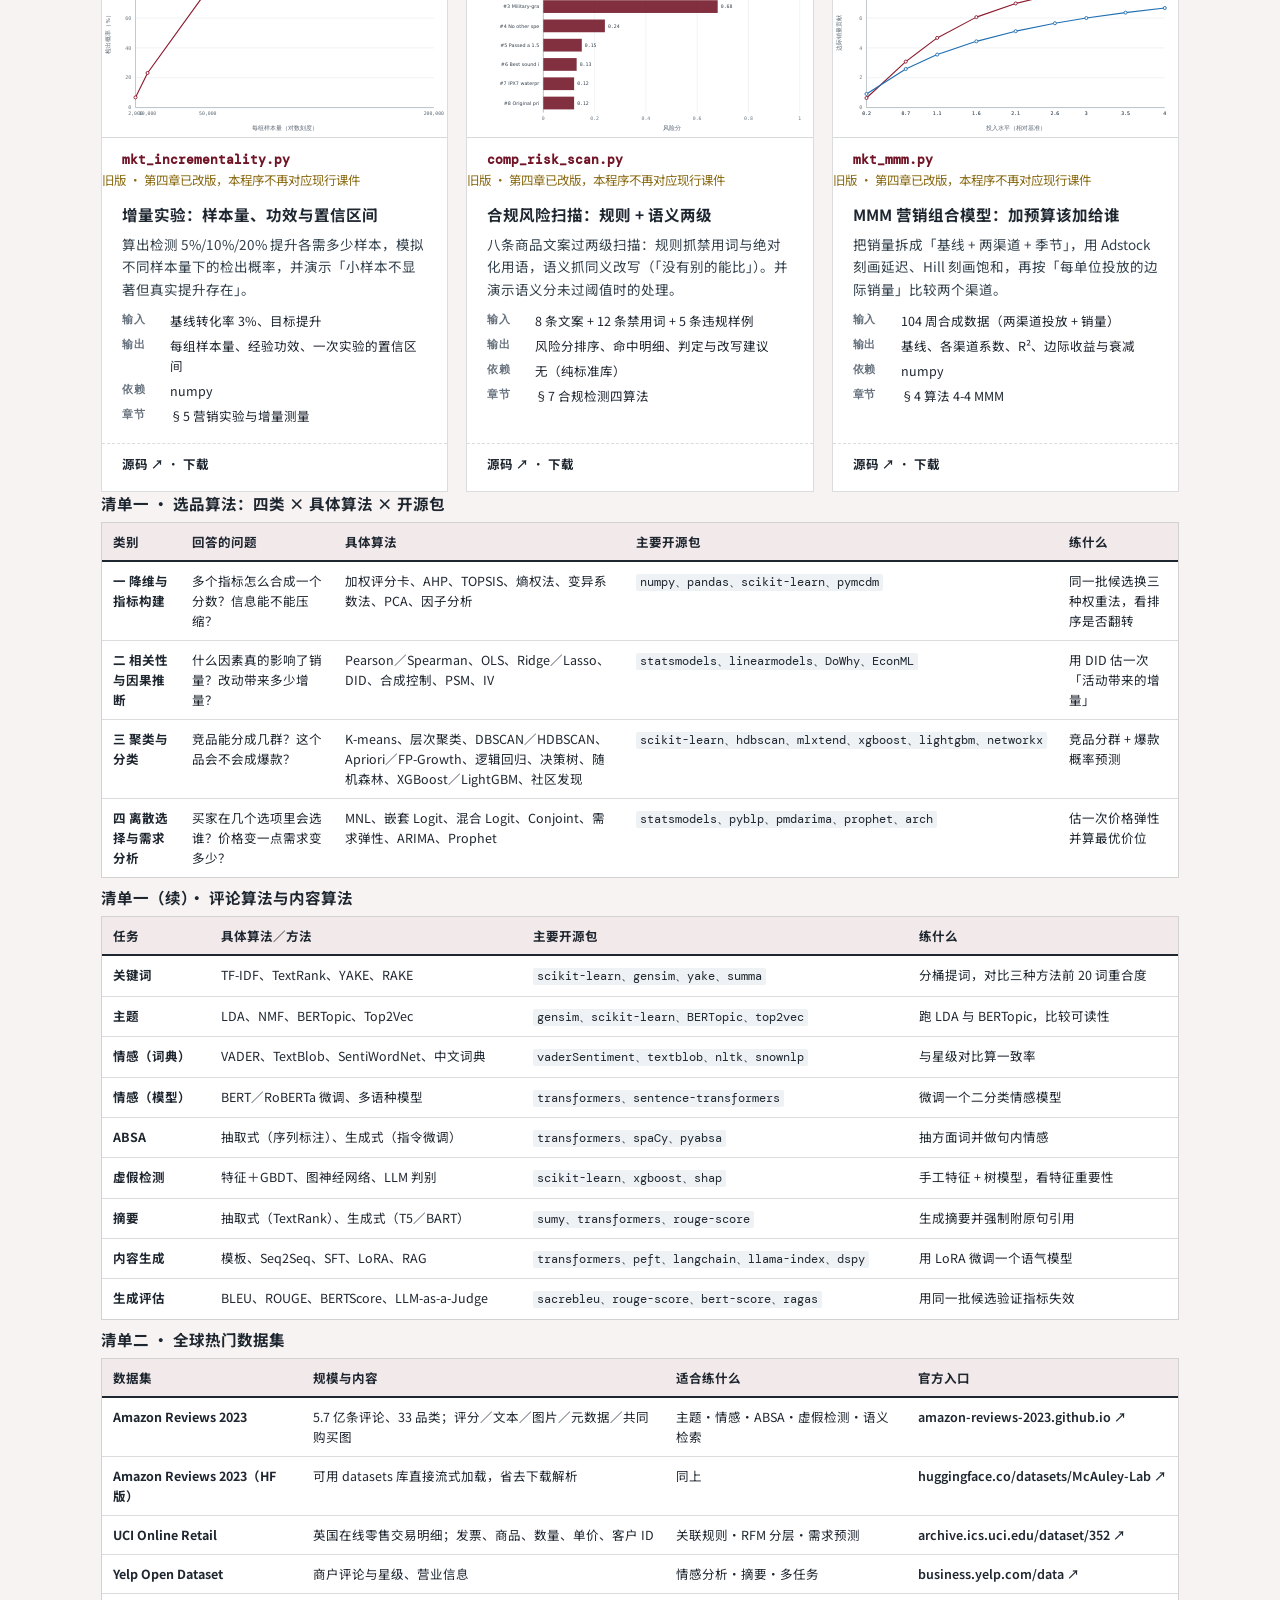
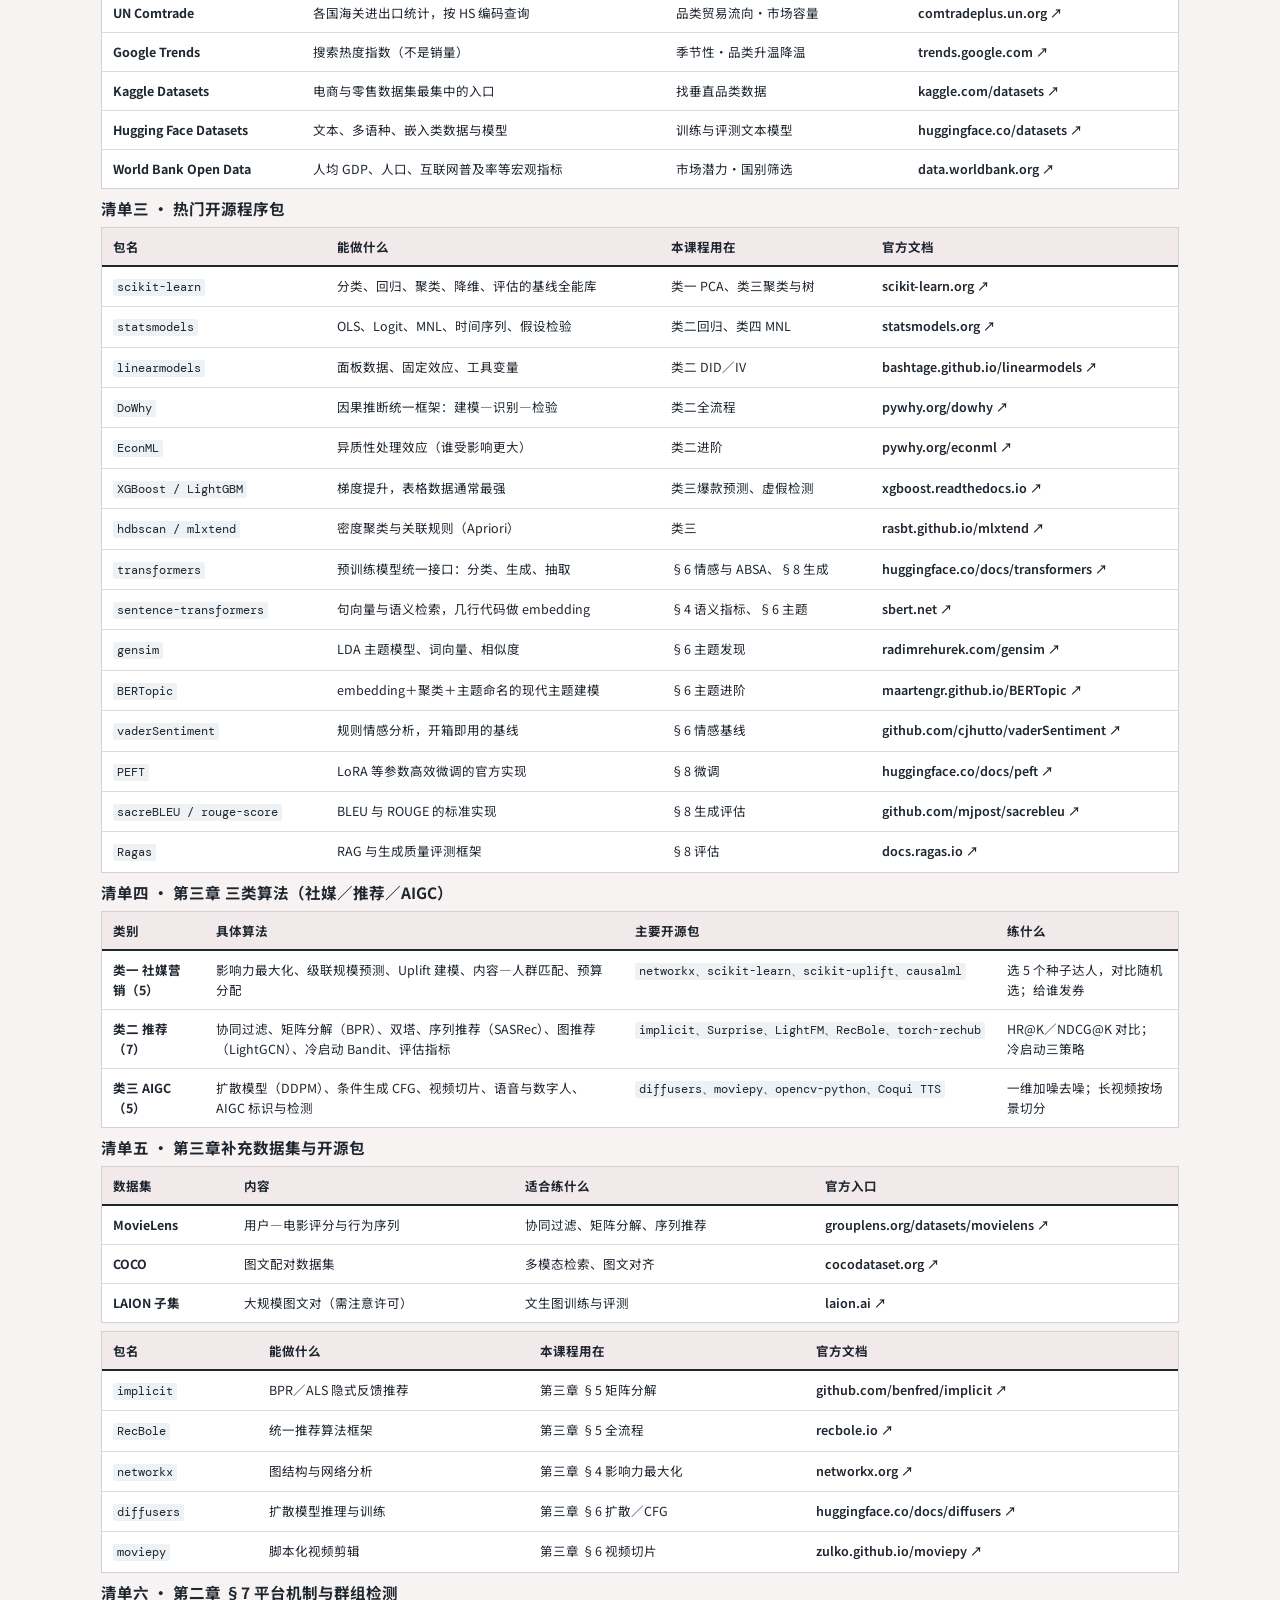
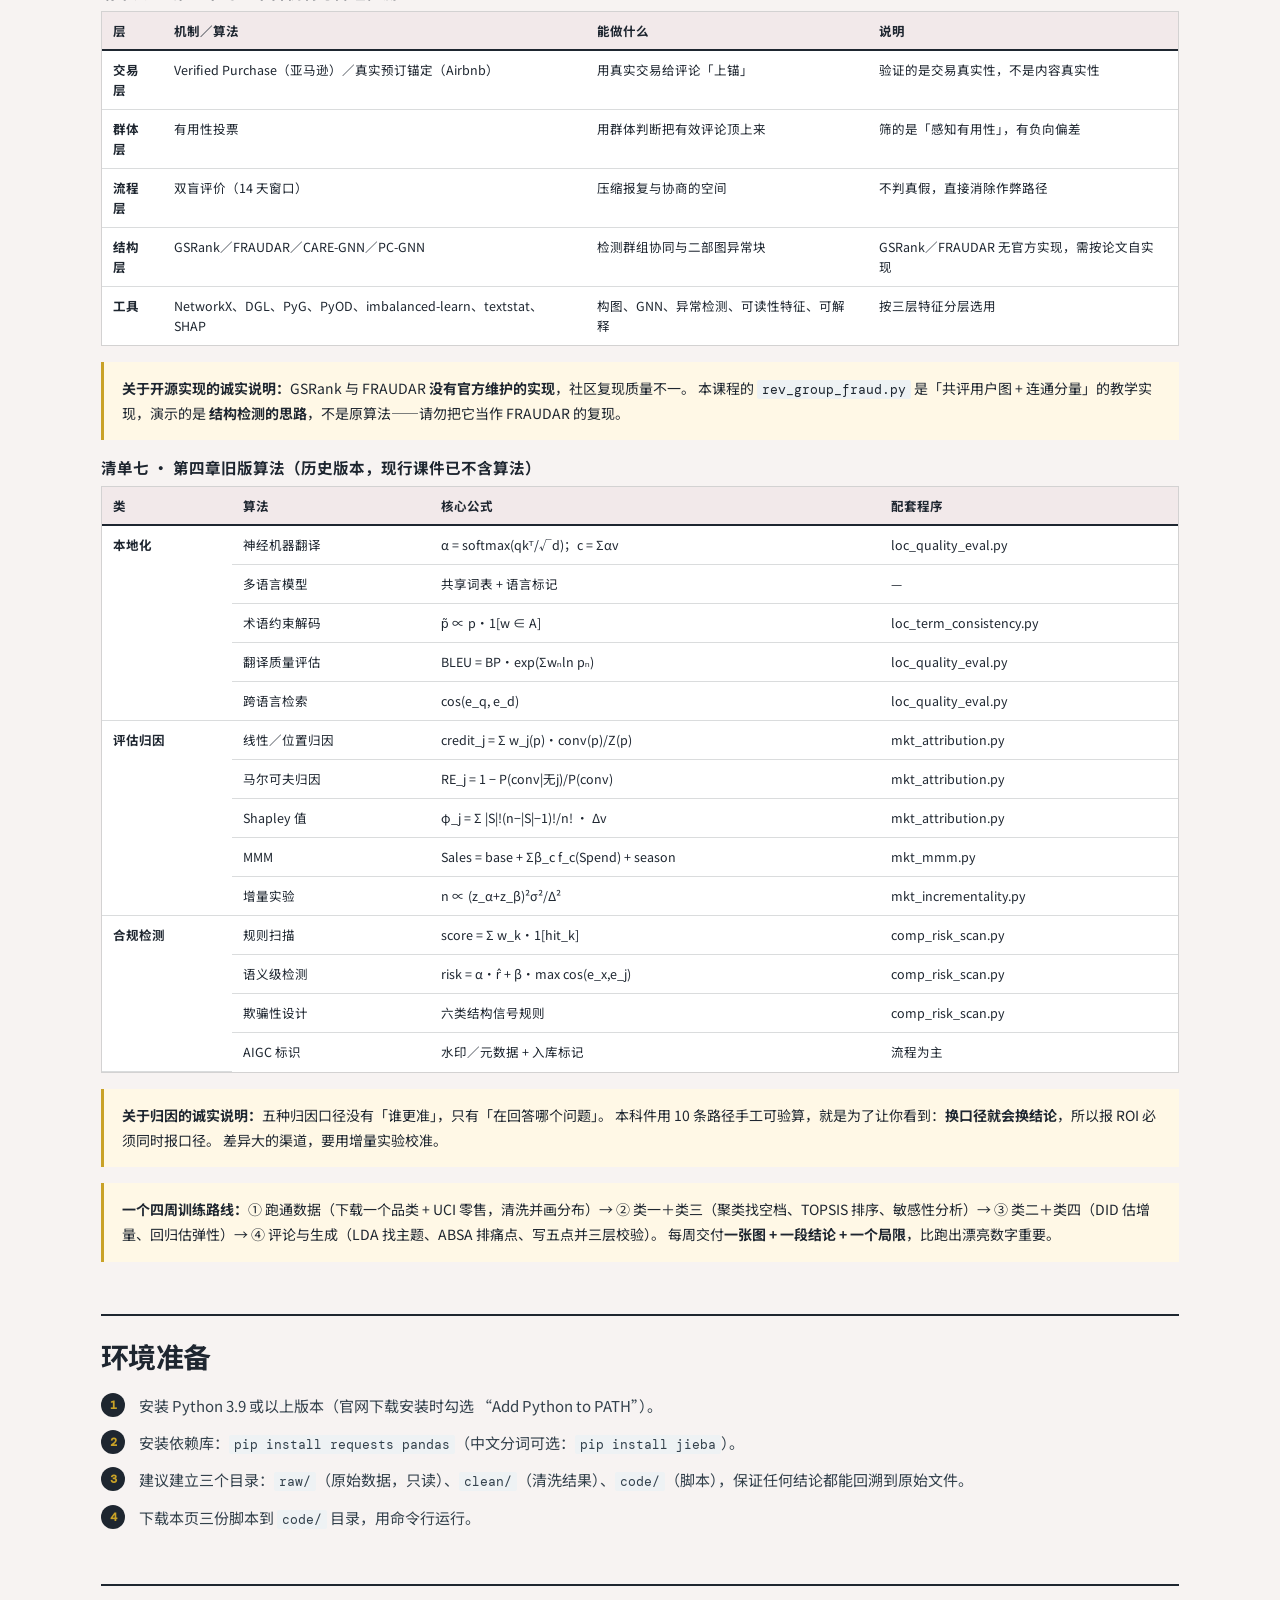
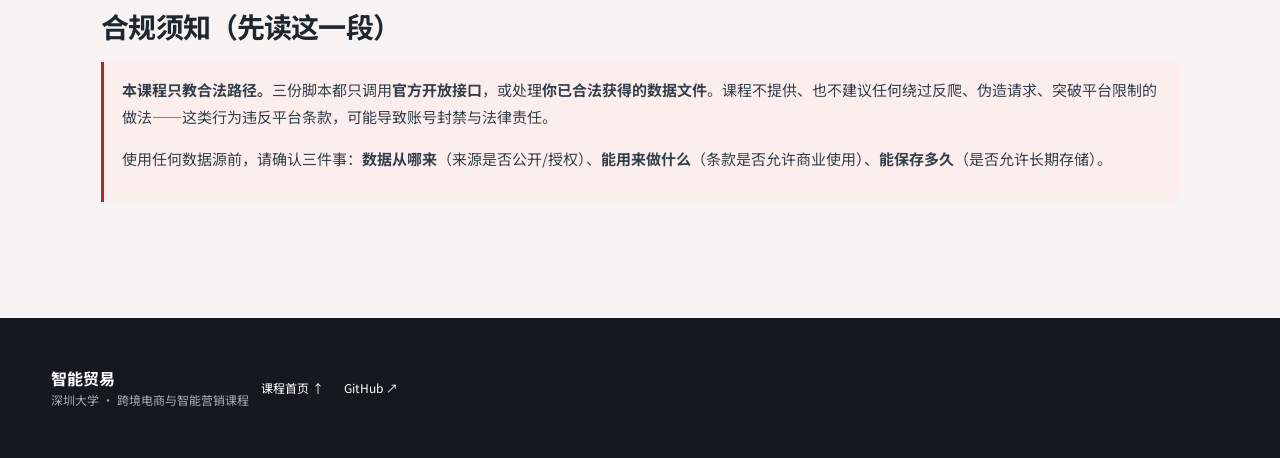
==== commit 8884aab2: "Reassign minimal-algorithm group to chapter 3" ====
--- a/code/index.html
+++ b/code/index.html
@@ -475,77 +475,77 @@
       数据集的许可各不相同，商用前务必读原始许可条款。
     </div>
 
-    <h2>算法最小实现 · 模块五第四章 §9</h2>
-    <p>五个算法各用「极简数据 + 可跑程序 + 一张可视化」讲清原理。数据小到能手算，代码短到能改写；图为本程序的实际输出，已同步嵌入课件。</p>
-    <div class="prog-grid">
-      <article class="prog" id="ch4_influence_greedy">
-        <a class="viz" href="visuals/ch4_influence_greedy.png" target="_blank" rel="noreferrer"><img src="visuals/ch4_influence_greedy.png" alt="影响力最大化：贪心为什么比「朋友最多」更好 的可视化输出" loading="lazy"></a>
-        <div class="fn">ch4_influence_greedy.py</div>
+    <h2>算法最小实现 · 模块五第三章 §4–§6</h2>
+    <p>五个算法各用「极简数据 + 可跑程序 + 一张可视化」讲清原理。数据小到能手算，代码短到能改写；图为本程序的实际输出，已同步嵌入第三章课件对应算法页之后。</p>
+    <div class="prog-grid">
+      <article class="prog" id="ch3_influence_greedy">
+        <a class="viz" href="visuals/ch3_influence_greedy.png" target="_blank" rel="noreferrer"><img src="visuals/ch3_influence_greedy.png" alt="影响力最大化：贪心为什么比「朋友最多」更好 的可视化输出" loading="lazy"></a>
+        <div class="fn">ch3_influence_greedy.py</div>
         <h3>影响力最大化：贪心为什么比「朋友最多」更好</h3>
         <p>8 节点小网络、IC 传播模型、200 次模拟。对比贪心（逐轮选边际增益最大）、按度数、随机三种选法的期望触达。</p>
         <dl>
           <dt>输入</dt><dd>8 节点 13 条边，含传播概率</dd><dt>输出</dt><dd>种子集与期望触达；每轮边际增益</dd><dt>依赖</dt><dd>numpy、viz_png</dd>
-          <dt>章节</dt><dd>§9 算法一</dd>
-        </dl>
-        <div class="src">
-          <a href="https://github.com/elysium4eva/elysium4eva.github.io/blob/main/code/ch4_influence_greedy.py" target="_blank" rel="noreferrer">源码 ↗</a>
-          · <a href="ch4_influence_greedy.py" download>下载</a>
-        </div>
-      </article>
-      <article class="prog" id="ch4_rec_netflix">
-        <a class="viz" href="visuals/ch4_rec_netflix.png" target="_blank" rel="noreferrer"><img src="visuals/ch4_rec_netflix.png" alt="推荐算法：协同过滤（Netflix Prize 背景） 的可视化输出" loading="lazy"></a>
-        <div class="fn">ch4_rec_netflix.py</div>
+          <dt>章节</dt><dd>§4 算法 4-1</dd>
+        </dl>
+        <div class="src">
+          <a href="https://github.com/elysium4eva/elysium4eva.github.io/blob/main/code/ch3_influence_greedy.py" target="_blank" rel="noreferrer">源码 ↗</a>
+          · <a href="ch3_influence_greedy.py" download>下载</a>
+        </div>
+      </article>
+      <article class="prog" id="ch3_rec_netflix">
+        <a class="viz" href="visuals/ch3_rec_netflix.png" target="_blank" rel="noreferrer"><img src="visuals/ch3_rec_netflix.png" alt="推荐算法：协同过滤（Netflix Prize 背景） 的可视化输出" loading="lazy"></a>
+        <div class="fn">ch3_rec_netflix.py</div>
         <h3>推荐算法：协同过滤（Netflix Prize 背景）</h3>
         <p>6 用户 × 6 电影的极小评分矩阵，UserCF 与 ItemCF 各预测两个空格，并用留一法算 RMSE。附 Netflix Prize 的提出背景。</p>
         <dl>
           <dt>输入</dt><dd>6×6 评分矩阵（含 11 个空格）</dd><dt>输出</dt><dd>两种预测值、相似邻居、留一法 RMSE</dd><dt>依赖</dt><dd>numpy、viz_png</dd>
-          <dt>章节</dt><dd>§9 算法二</dd>
-        </dl>
-        <div class="src">
-          <a href="https://github.com/elysium4eva/elysium4eva.github.io/blob/main/code/ch4_rec_netflix.py" target="_blank" rel="noreferrer">源码 ↗</a>
-          · <a href="ch4_rec_netflix.py" download>下载</a>
-        </div>
-      </article>
-      <article class="prog" id="ch4_rec_sequence">
-        <a class="viz" href="visuals/ch4_rec_sequence.png" target="_blank" rel="noreferrer"><img src="visuals/ch4_rec_sequence.png" alt="序列推荐：看「上一步」还是看「全局」 的可视化输出" loading="lazy"></a>
-        <div class="fn">ch4_rec_sequence.py</div>
+          <dt>章节</dt><dd>§5 算法 5-1（含 Netflix Prize 背景）</dd>
+        </dl>
+        <div class="src">
+          <a href="https://github.com/elysium4eva/elysium4eva.github.io/blob/main/code/ch3_rec_netflix.py" target="_blank" rel="noreferrer">源码 ↗</a>
+          · <a href="ch3_rec_netflix.py" download>下载</a>
+        </div>
+      </article>
+      <article class="prog" id="ch3_rec_sequence">
+        <a class="viz" href="visuals/ch3_rec_sequence.png" target="_blank" rel="noreferrer"><img src="visuals/ch3_rec_sequence.png" alt="序列推荐：看「上一步」还是看「全局」 的可视化输出" loading="lazy"></a>
+        <div class="fn">ch3_rec_sequence.py</div>
         <h3>序列推荐：看「上一步」还是看「全局」</h3>
         <p>15 条训练序列建一阶转移矩阵，预测「看过充电线之后买什么」；对比序列模型与热门基线的排序。</p>
         <dl>
           <dt>输入</dt><dd>15 条序列、6 个商品</dd><dt>输出</dt><dd>转移矩阵、两种排序、命中名次</dd><dt>依赖</dt><dd>numpy、viz_png</dd>
-          <dt>章节</dt><dd>§9 算法三</dd>
-        </dl>
-        <div class="src">
-          <a href="https://github.com/elysium4eva/elysium4eva.github.io/blob/main/code/ch4_rec_sequence.py" target="_blank" rel="noreferrer">源码 ↗</a>
-          · <a href="ch4_rec_sequence.py" download>下载</a>
-        </div>
-      </article>
-      <article class="prog" id="ch4_rec_graph">
-        <a class="viz" href="visuals/ch4_rec_graph.png" target="_blank" rel="noreferrer"><img src="visuals/ch4_rec_graph.png" alt="图推荐：两层传播 = 数「二跳路径」 的可视化输出" loading="lazy"></a>
-        <div class="fn">ch4_rec_graph.py</div>
+          <dt>章节</dt><dd>§5 算法 5-4</dd>
+        </dl>
+        <div class="src">
+          <a href="https://github.com/elysium4eva/elysium4eva.github.io/blob/main/code/ch3_rec_sequence.py" target="_blank" rel="noreferrer">源码 ↗</a>
+          · <a href="ch3_rec_sequence.py" download>下载</a>
+        </div>
+      </article>
+      <article class="prog" id="ch3_rec_graph">
+        <a class="viz" href="visuals/ch3_rec_graph.png" target="_blank" rel="noreferrer"><img src="visuals/ch3_rec_graph.png" alt="图推荐：两层传播 = 数「二跳路径」 的可视化输出" loading="lazy"></a>
+        <div class="fn">ch3_rec_graph.py</div>
         <h3>图推荐：两层传播 = 数「二跳路径」</h3>
         <p>4 用户 × 5 商品的二部图，用 LightGCN 归一化展开式做两层传播，打印每条二跳路径与推荐排序。</p>
         <dl>
           <dt>输入</dt><dd>4 用户 × 5 商品、9 条交互</dd><dt>输出</dt><dd>用户间权重、商品得分、路径明细</dd><dt>依赖</dt><dd>numpy、viz_png</dd>
-          <dt>章节</dt><dd>§9 算法四</dd>
-        </dl>
-        <div class="src">
-          <a href="https://github.com/elysium4eva/elysium4eva.github.io/blob/main/code/ch4_rec_graph.py" target="_blank" rel="noreferrer">源码 ↗</a>
-          · <a href="ch4_rec_graph.py" download>下载</a>
-        </div>
-      </article>
-      <article class="prog" id="ch4_diffusion_2d">
-        <a class="viz" href="visuals/ch4_diffusion_2d.png" target="_blank" rel="noreferrer"><img src="visuals/ch4_diffusion_2d.png" alt="二维扩散：从噪声里「长」出一个 3 的可视化输出" loading="lazy"></a>
-        <div class="fn">ch4_diffusion_2d.py</div>
+          <dt>章节</dt><dd>§5 算法 5-5</dd>
+        </dl>
+        <div class="src">
+          <a href="https://github.com/elysium4eva/elysium4eva.github.io/blob/main/code/ch3_rec_graph.py" target="_blank" rel="noreferrer">源码 ↗</a>
+          · <a href="ch3_rec_graph.py" download>下载</a>
+        </div>
+      </article>
+      <article class="prog" id="ch3_diffusion_2d">
+        <a class="viz" href="visuals/ch3_diffusion_2d.png" target="_blank" rel="noreferrer"><img src="visuals/ch3_diffusion_2d.png" alt="二维扩散：从噪声里「长」出一个 3 的可视化输出" loading="lazy"></a>
+        <div class="fn">ch3_diffusion_2d.py</div>
         <h3>二维扩散：从噪声里「长」出一个 3</h3>
         <p>240 个二维点组成的「3」，前向加噪 60 步；反向用「核密度分数 + 退火朗之万」采样 25 级，Chamfer 从 0.256 降到 0.024。</p>
         <dl>
           <dt>输入</dt><dd>240 个二维点（Catmull-Rom 折线）</dd><dt>输出</dt><dd>五帧采样图、Chamfer 轨迹</dd><dt>依赖</dt><dd>numpy、viz_png</dd>
-          <dt>章节</dt><dd>§9 算法五</dd>
-        </dl>
-        <div class="src">
-          <a href="https://github.com/elysium4eva/elysium4eva.github.io/blob/main/code/ch4_diffusion_2d.py" target="_blank" rel="noreferrer">源码 ↗</a>
-          · <a href="ch4_diffusion_2d.py" download>下载</a>
+          <dt>章节</dt><dd>§6 算法 6-1</dd>
+        </dl>
+        <div class="src">
+          <a href="https://github.com/elysium4eva/elysium4eva.github.io/blob/main/code/ch3_diffusion_2d.py" target="_blank" rel="noreferrer">源码 ↗</a>
+          · <a href="ch3_diffusion_2d.py" download>下载</a>
         </div>
       </article>
     </div>
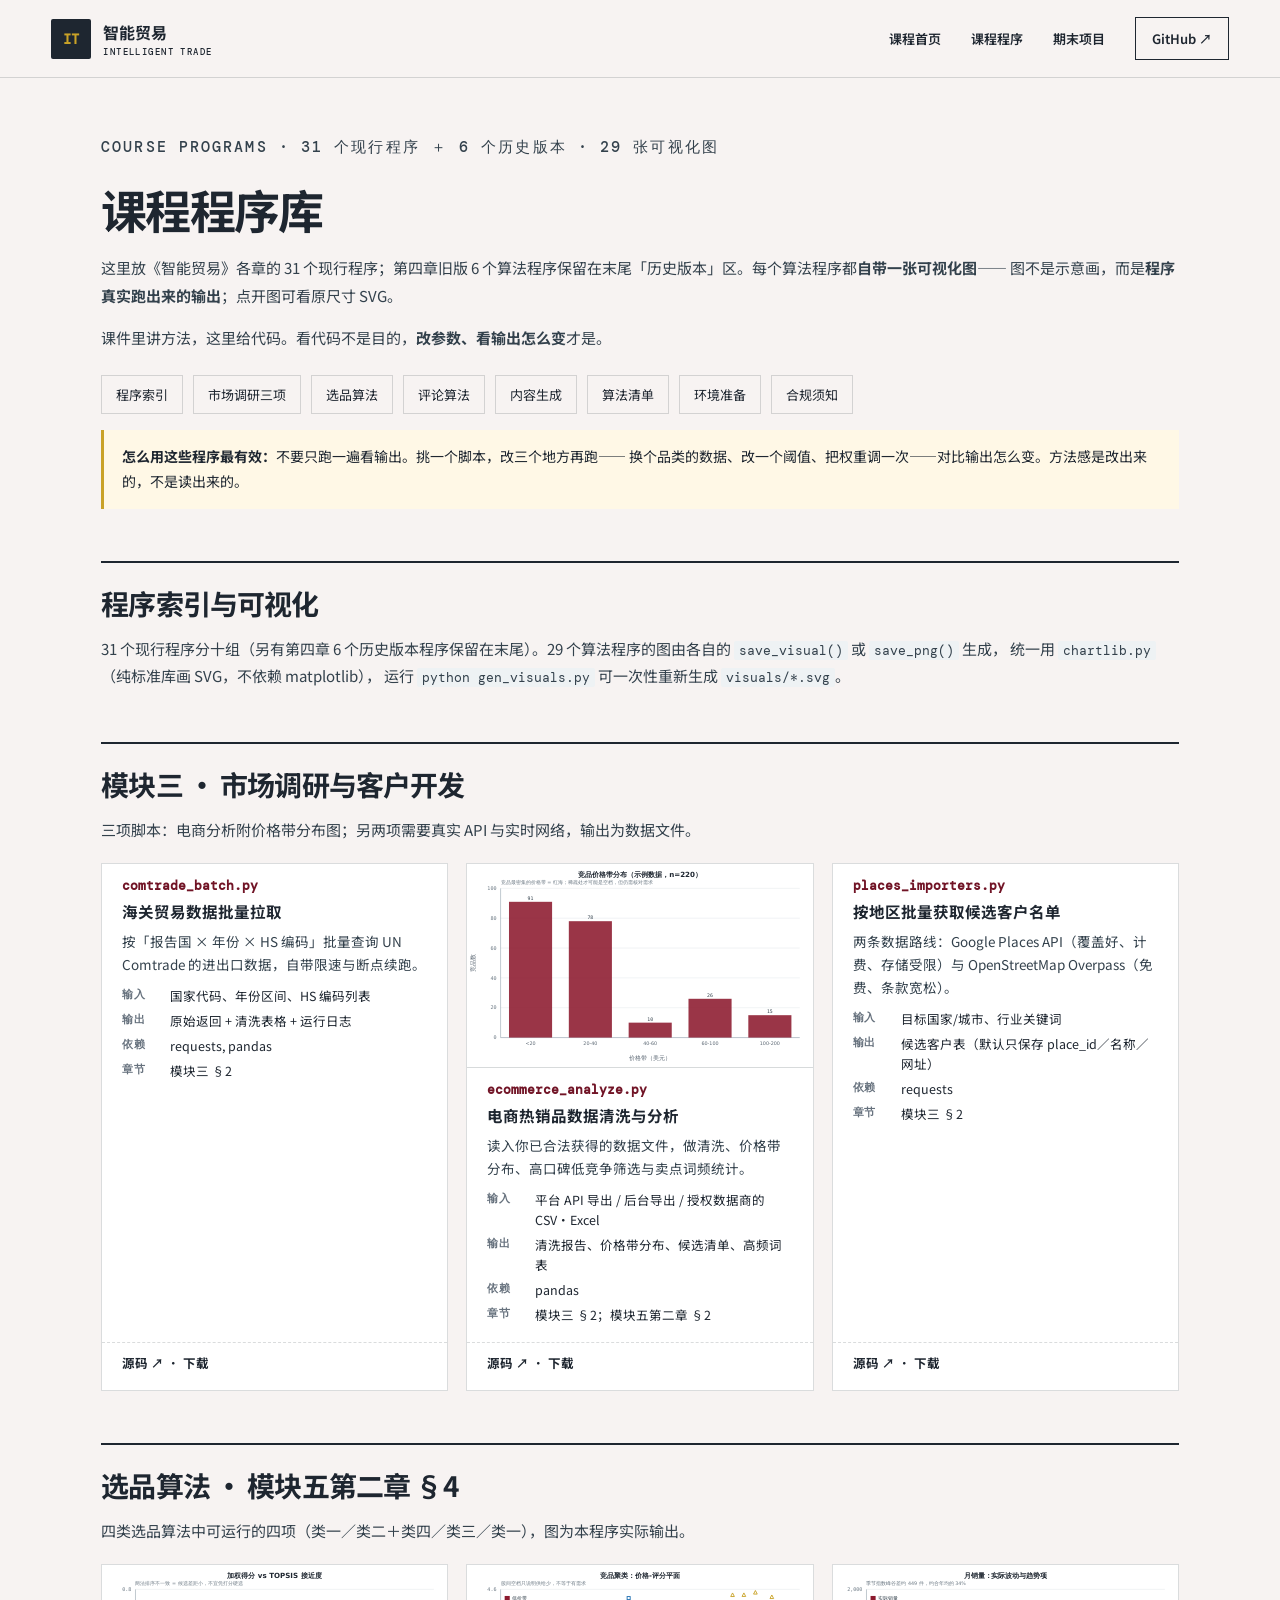
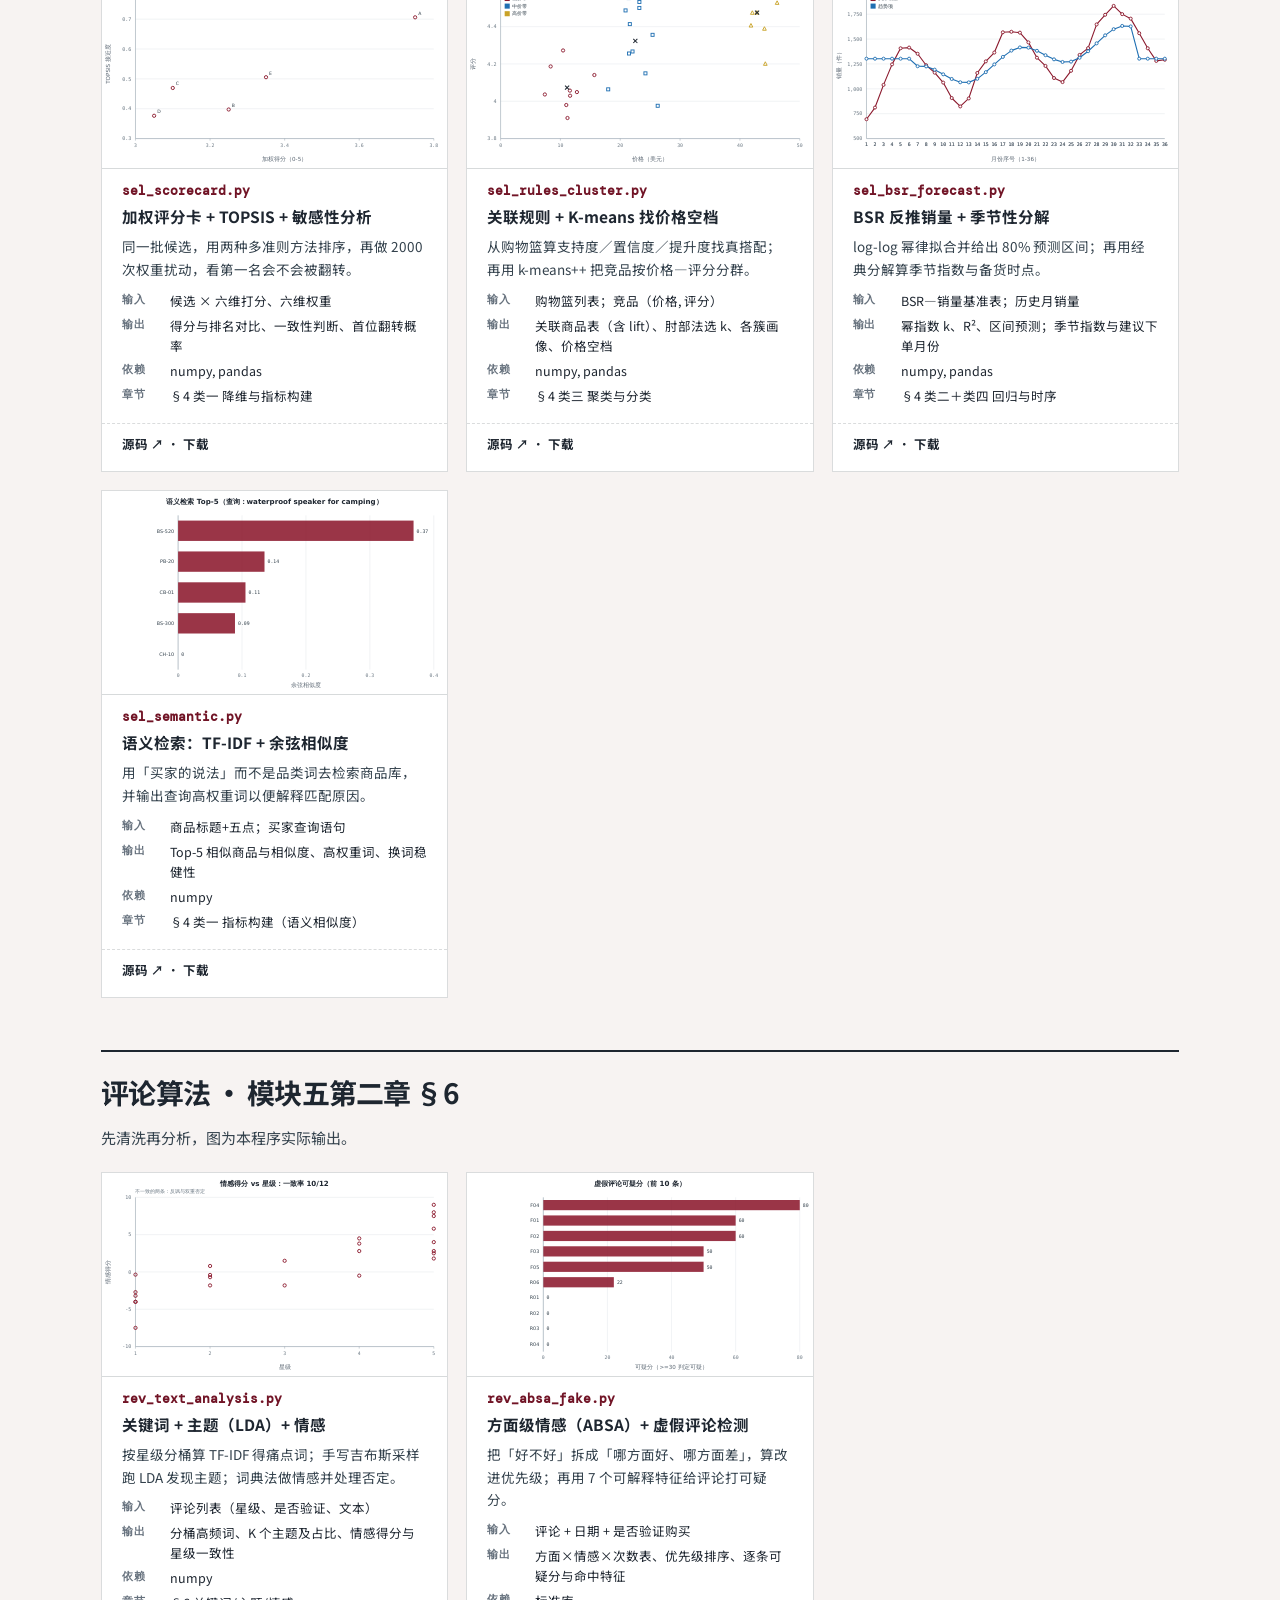
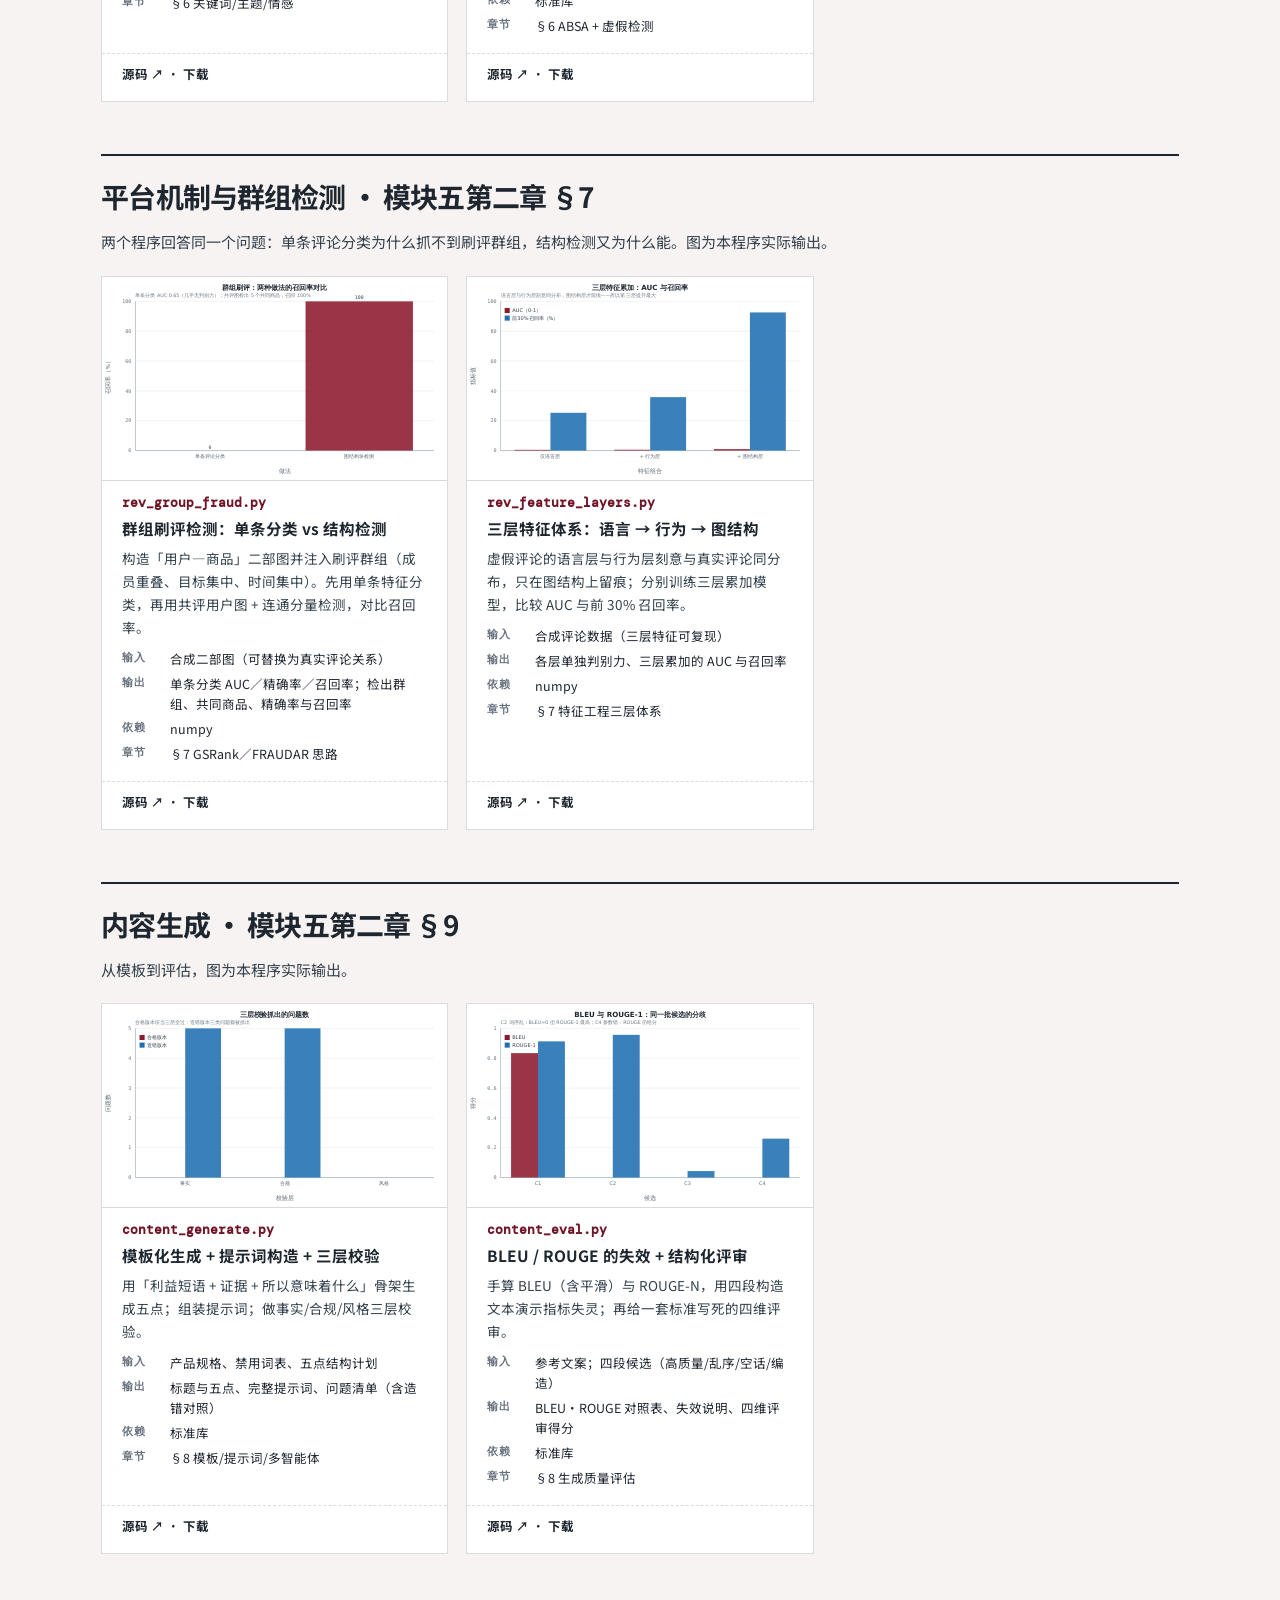
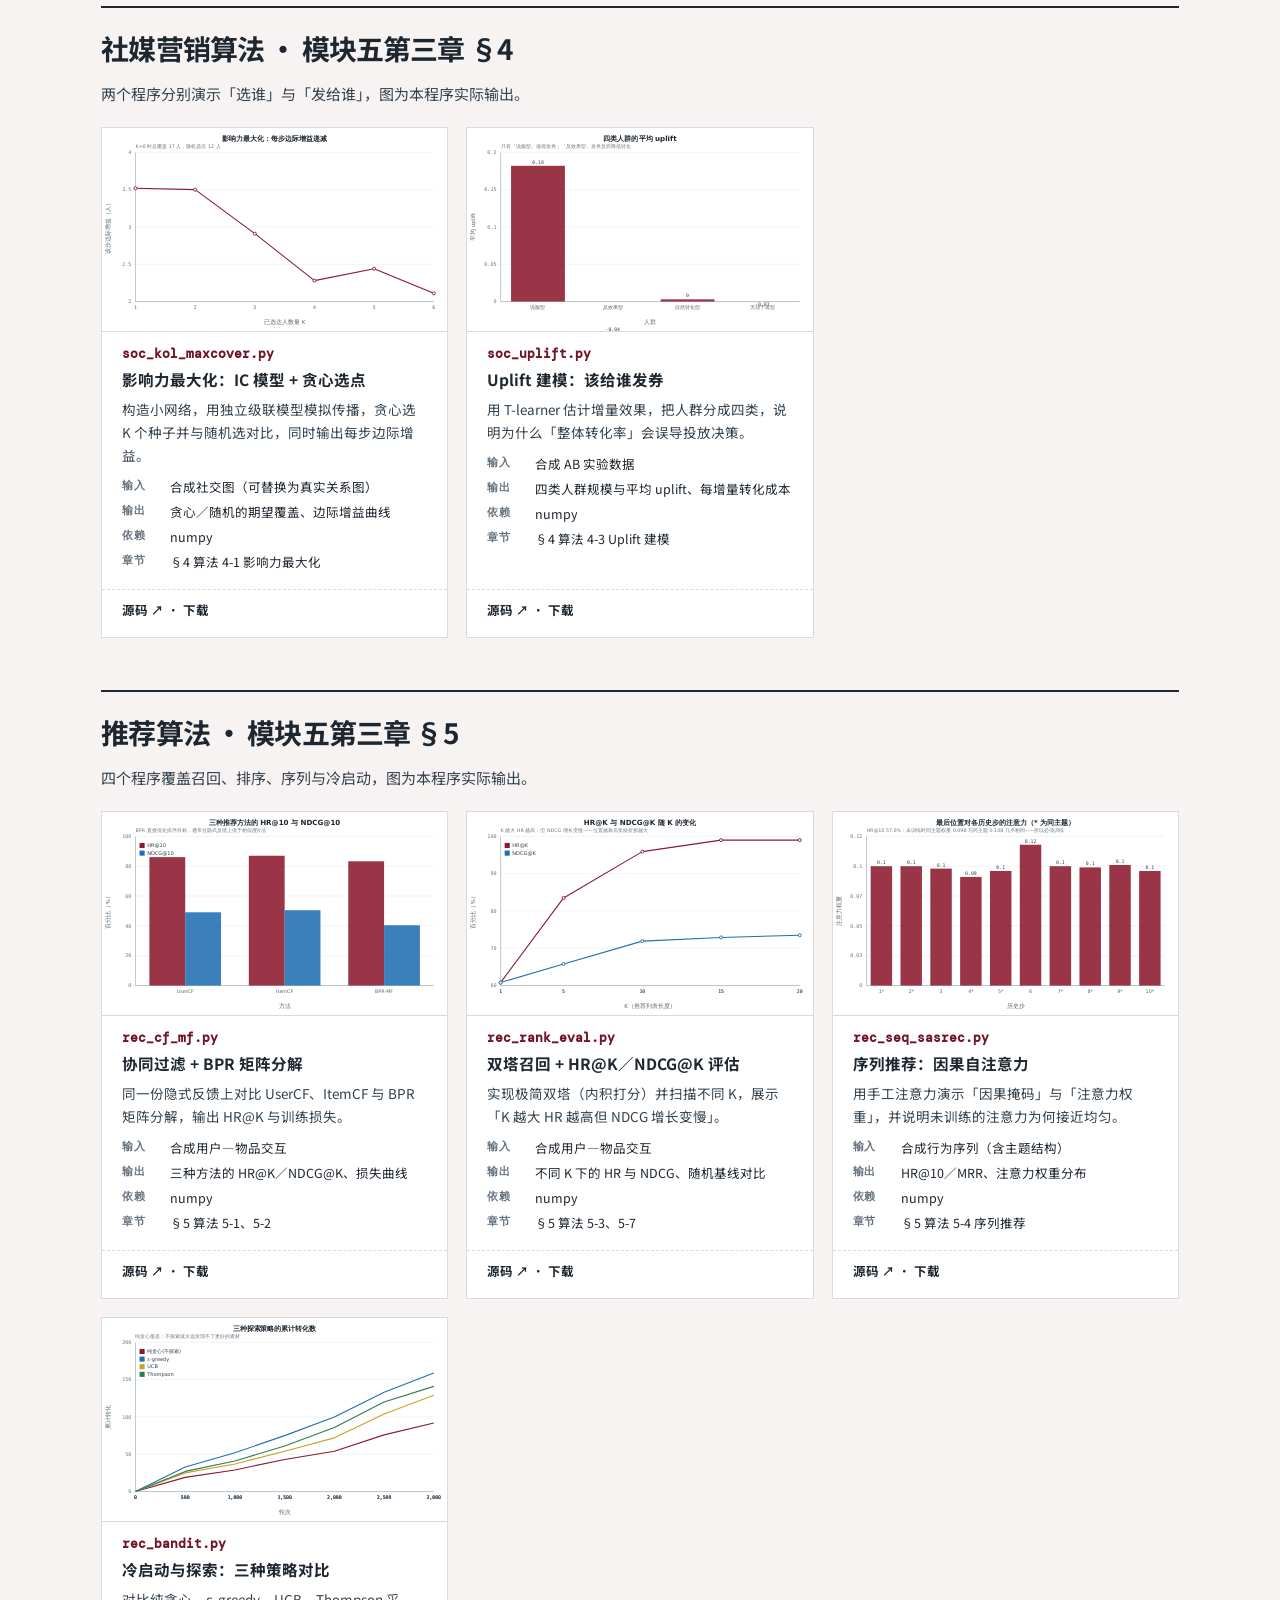
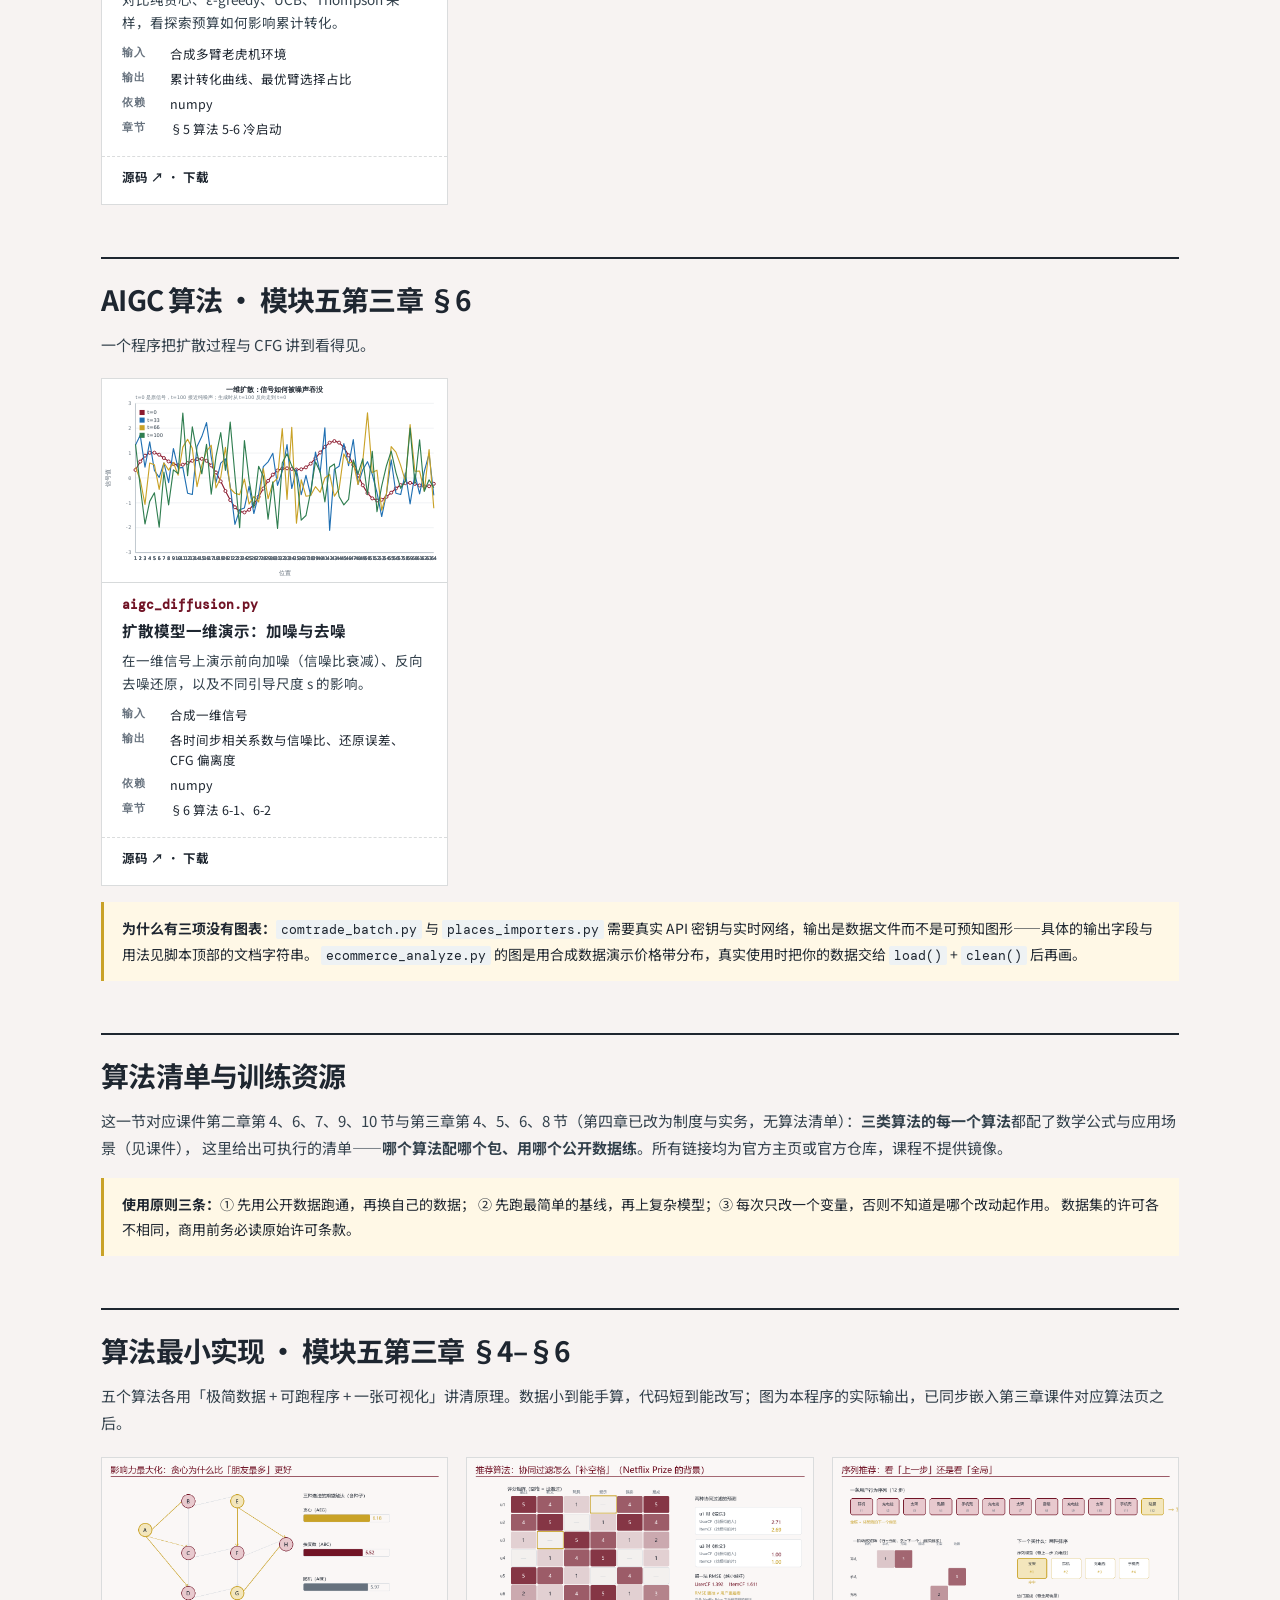
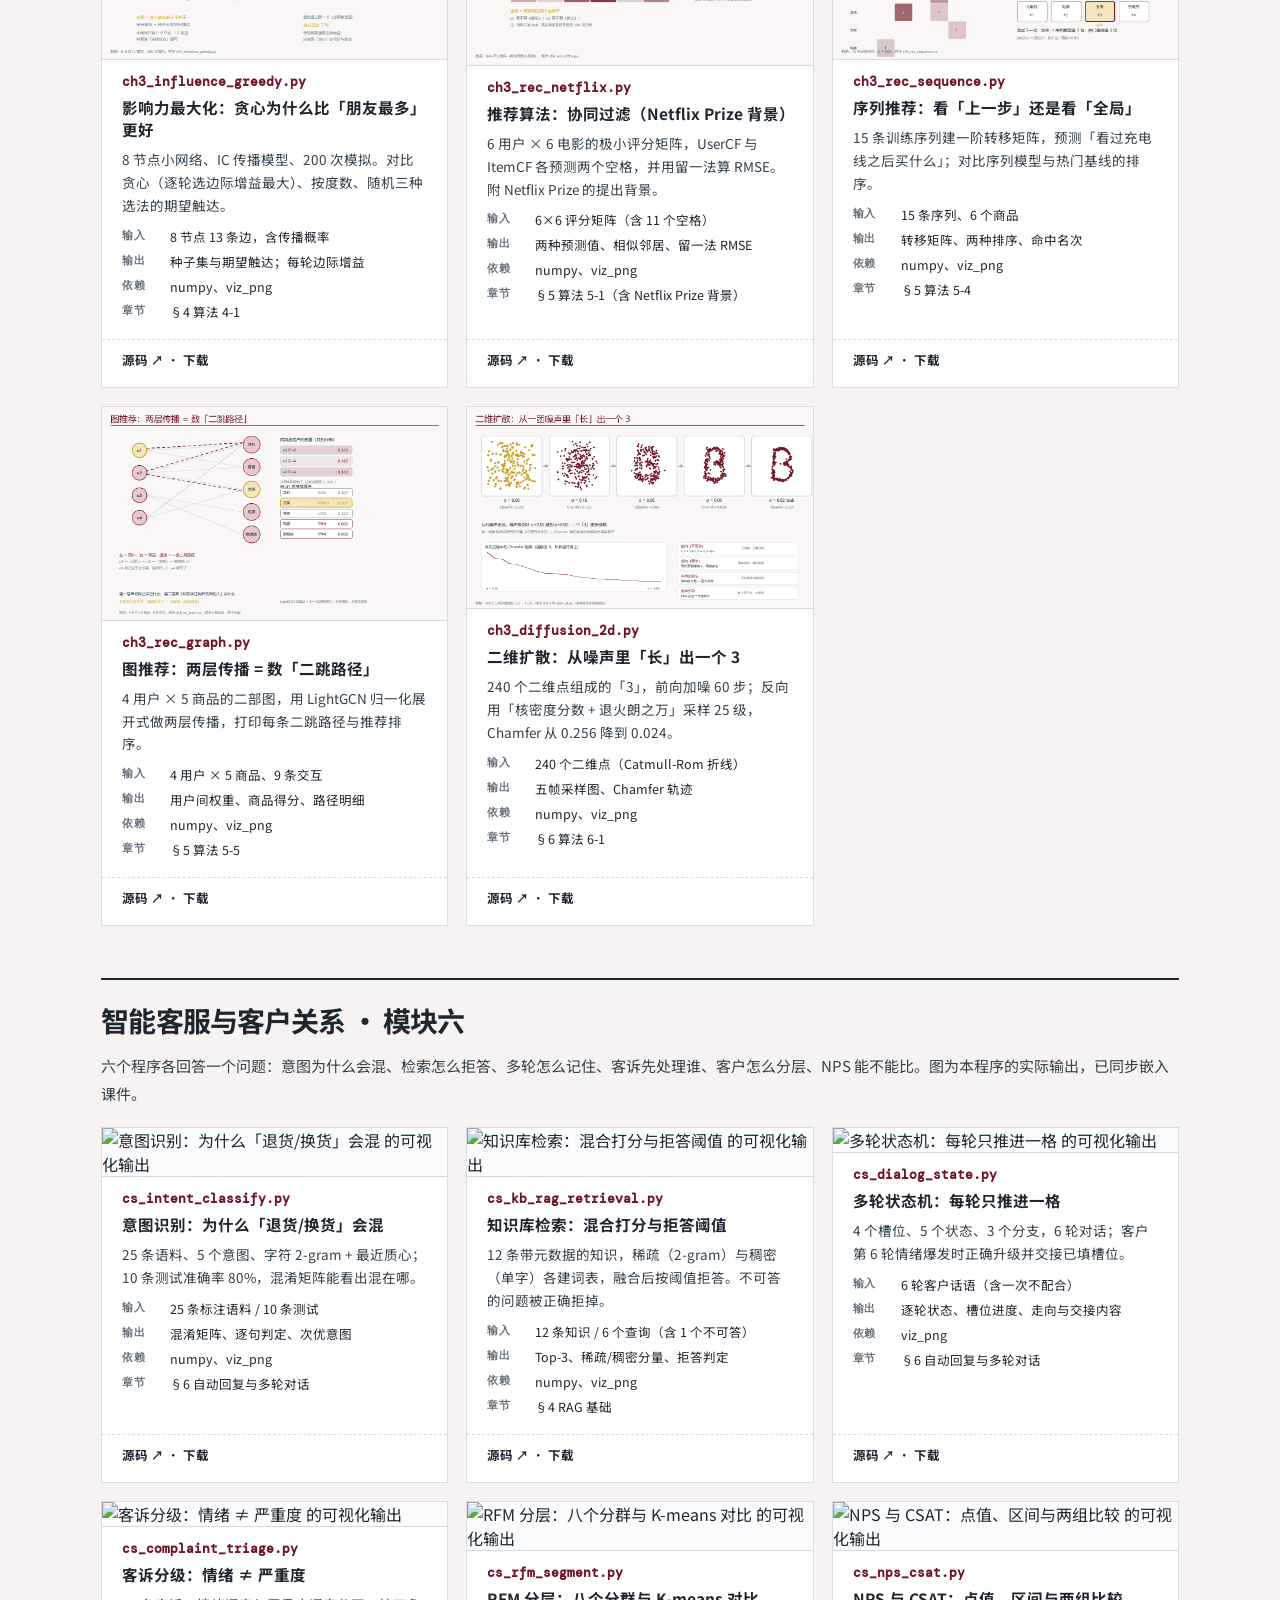
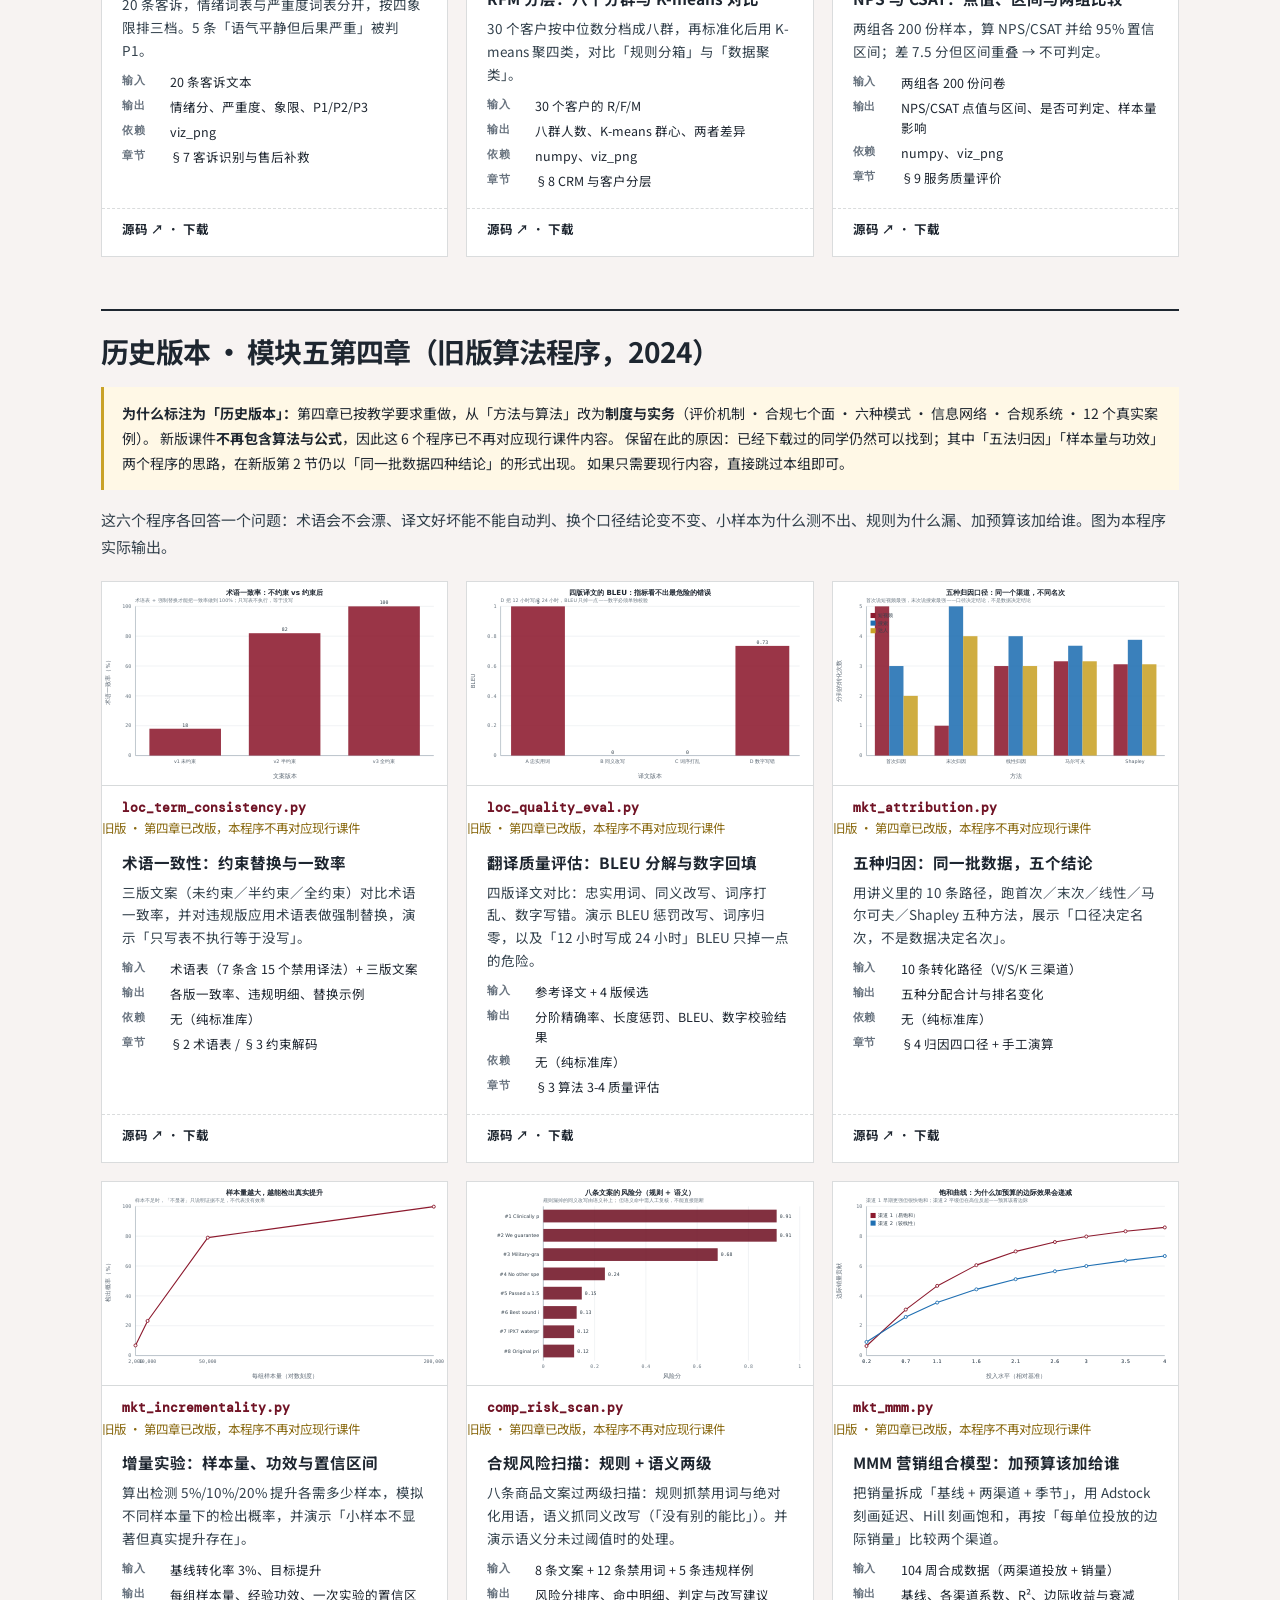
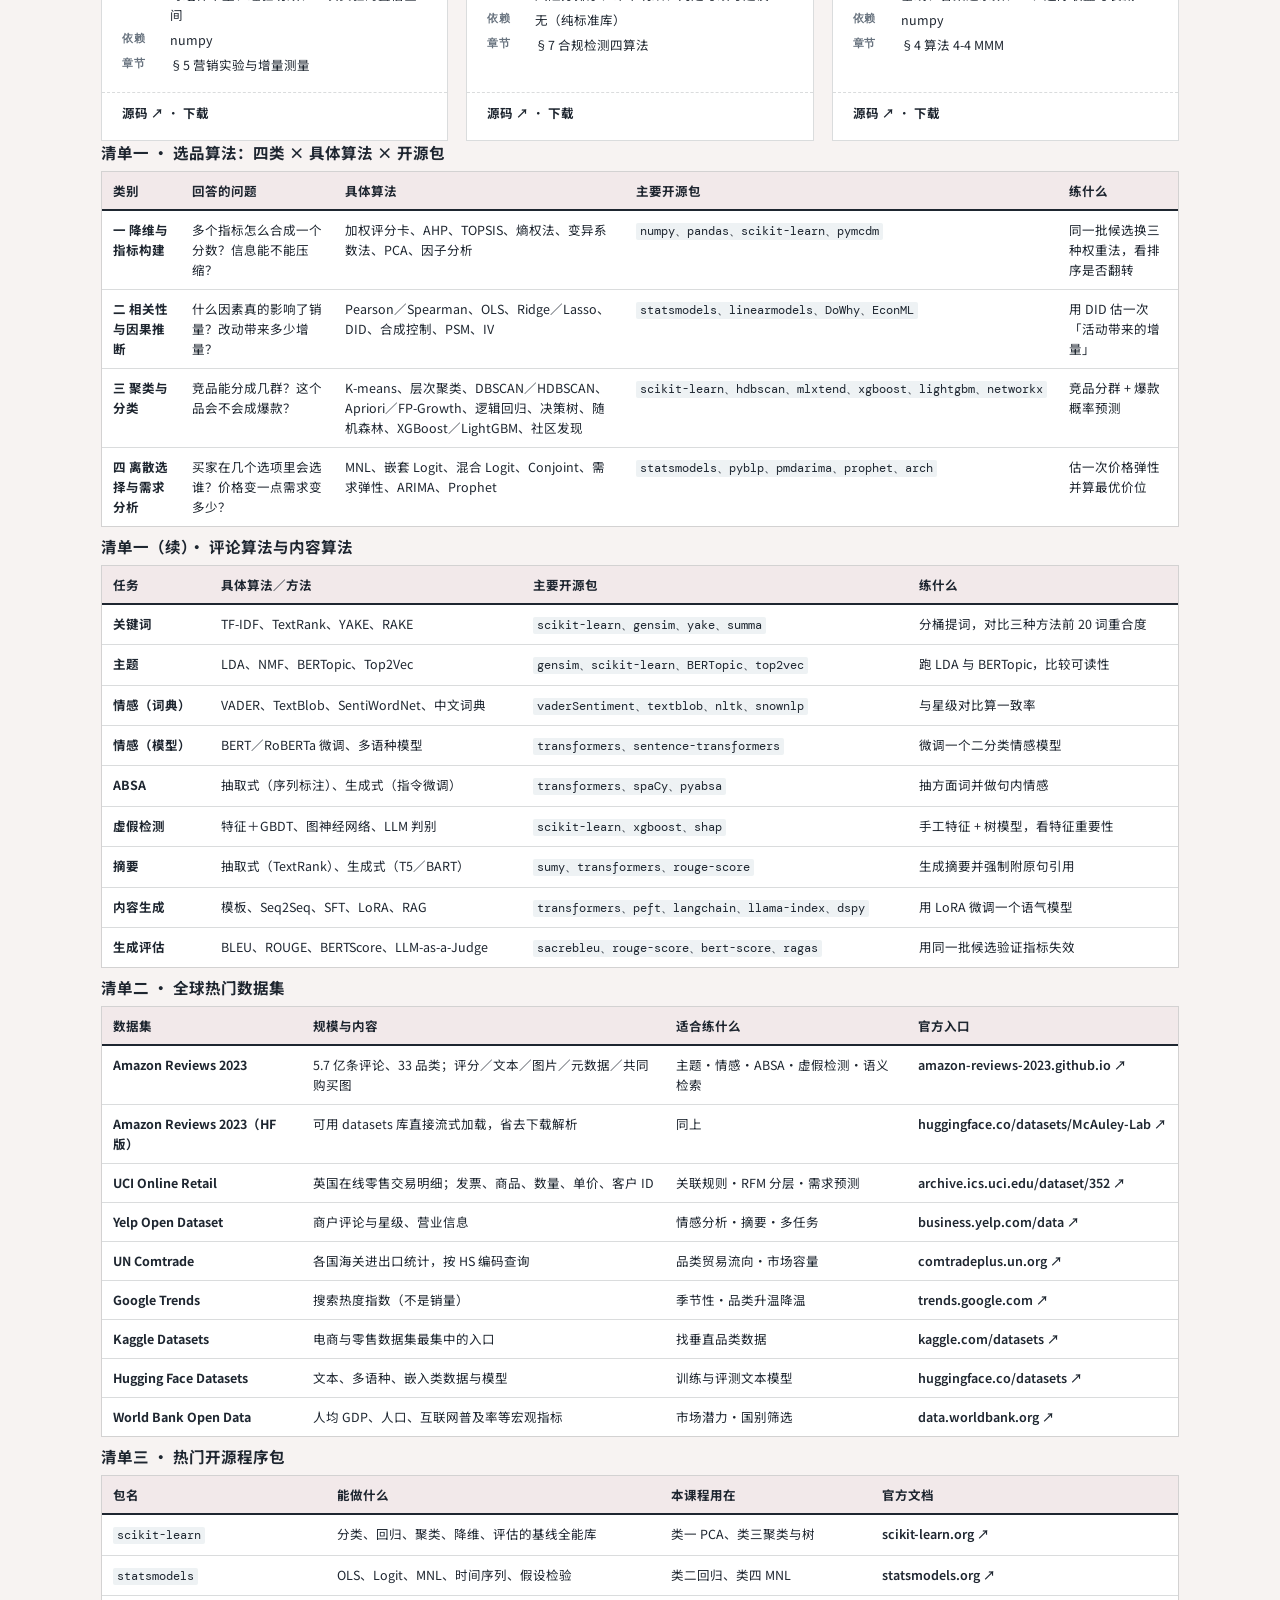
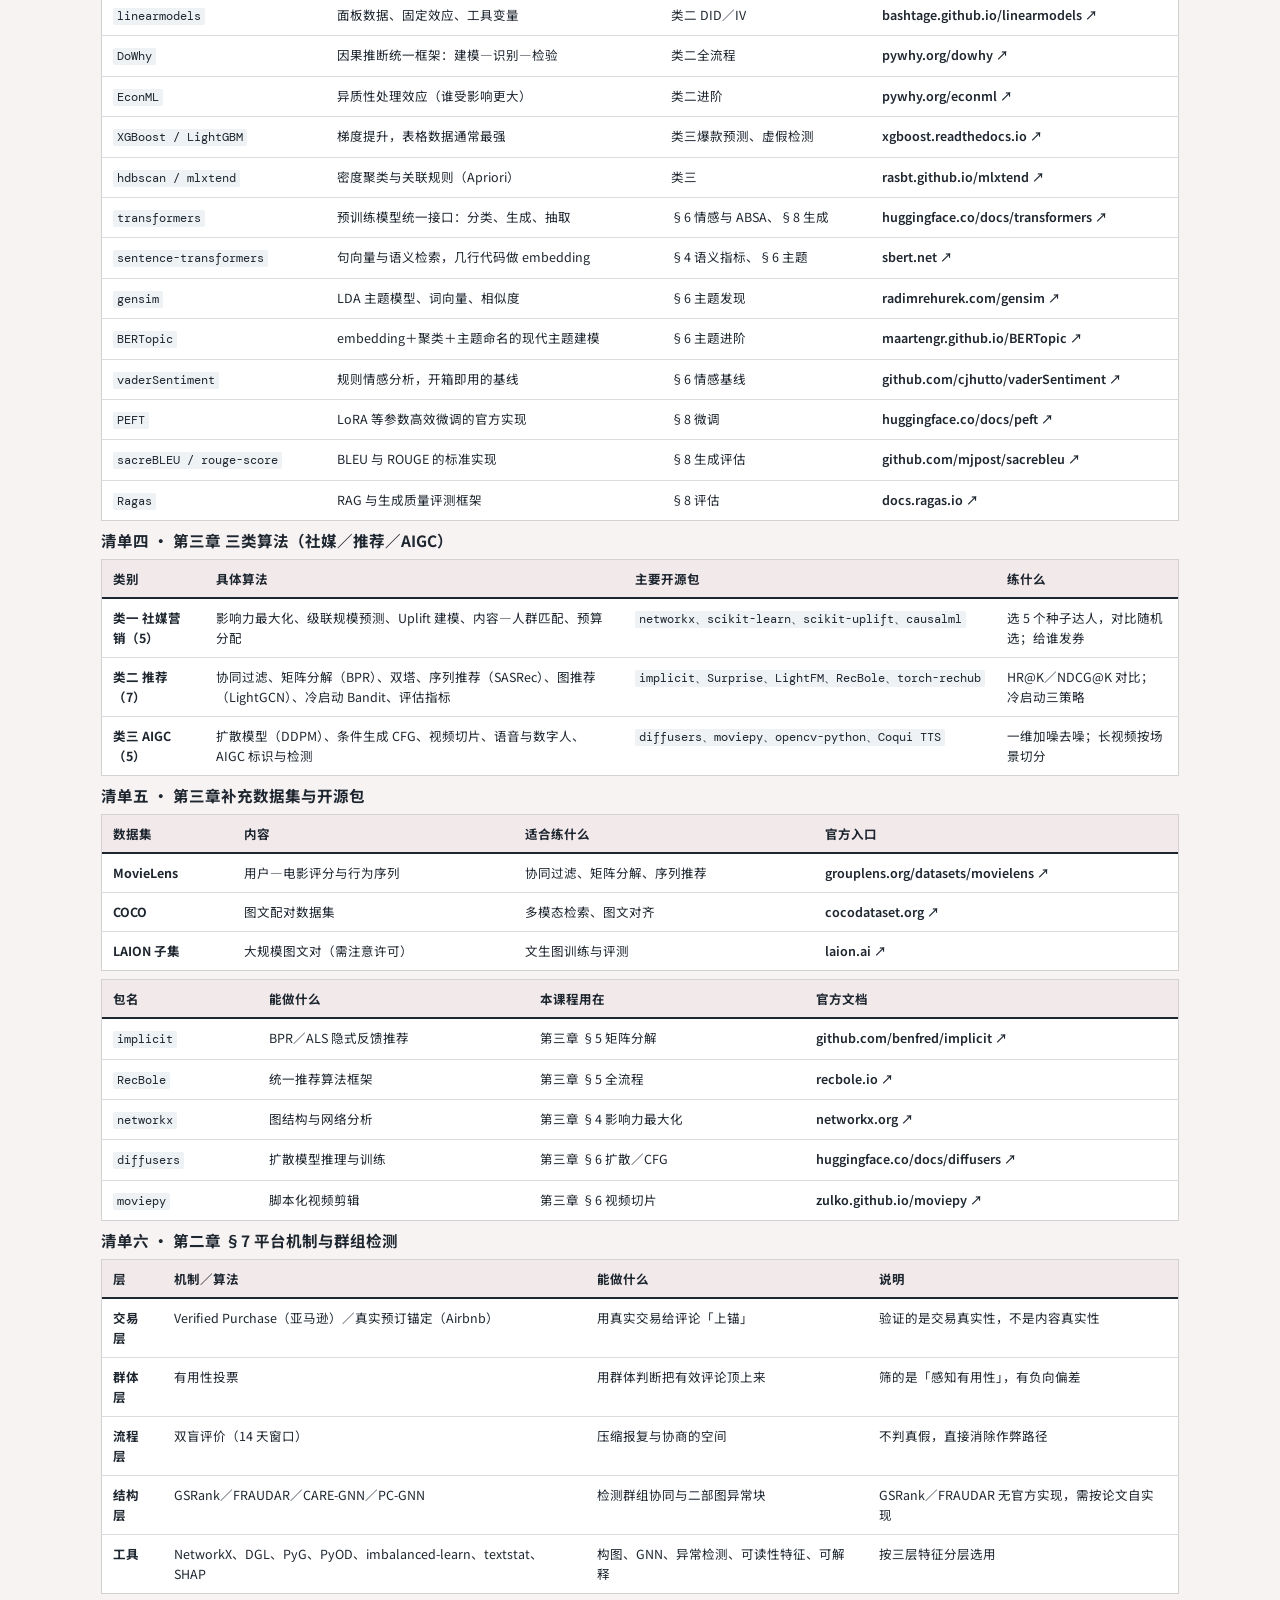
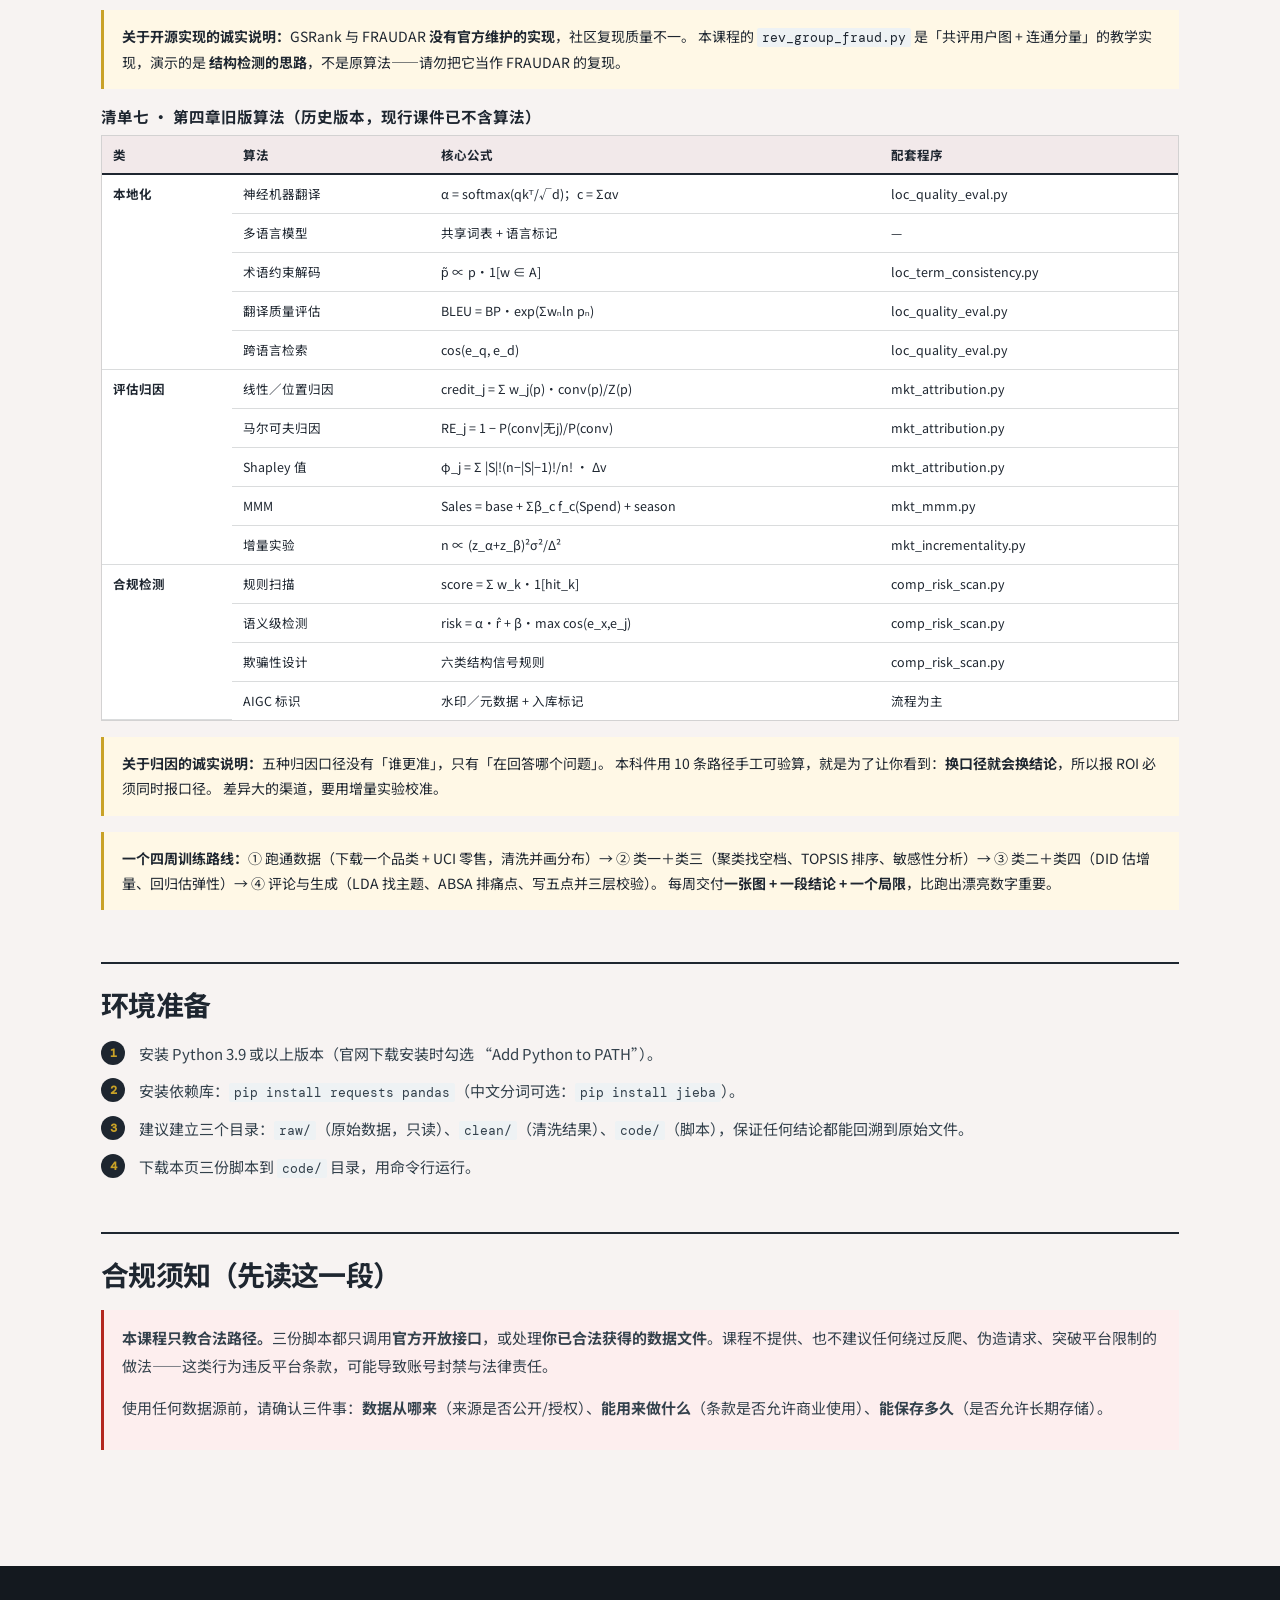
==== commit 26f5864f: "Add Module 6 program cards" ====
--- a/code/index.html
+++ b/code/index.html
@@ -75,9 +75,9 @@
   </header>
 
   <main class="doc">
-    <p class="meta">COURSE PROGRAMS · 25 个现行程序 ＋ 6 个历史版本 · 23 张可视化图</p>
+    <p class="meta">COURSE PROGRAMS · 31 个现行程序 ＋ 6 个历史版本 · 29 张可视化图</p>
     <h1>课程程序库</h1>
-    <p>这里放《智能贸易》各章的 25 个现行程序；第四章旧版 6 个算法程序保留在末尾「历史版本」区。每个算法程序都<strong>自带一张可视化图</strong>——
+    <p>这里放《智能贸易》各章的 31 个现行程序；第四章旧版 6 个算法程序保留在末尾「历史版本」区。每个算法程序都<strong>自带一张可视化图</strong>——
        图不是示意画，而是<strong>程序真实跑出来的输出</strong>；点开图可看原尺寸 SVG。</p>
     <p>课件里讲方法，这里给代码。看代码不是目的，<strong>改参数、看输出怎么变</strong>才是。</p>
 
@@ -98,7 +98,7 @@
     </div>
 
     <h2 id="pick">程序索引与可视化</h2>
-    <p>25 个现行程序分九组（另有第四章 6 个历史版本程序保留在末尾）。23 个算法程序的图由各自的 <code>save_visual()</code> 或 <code>save_png()</code> 生成，
+    <p>31 个现行程序分十组（另有第四章 6 个历史版本程序保留在末尾）。29 个算法程序的图由各自的 <code>save_visual()</code> 或 <code>save_png()</code> 生成，
        统一用 <code>chartlib.py</code>（纯标准库画 SVG，不依赖 matplotlib），
        运行 <code>python gen_visuals.py</code> 可一次性重新生成 <code>visuals/*.svg</code>。</p>
     <h2>模块三 · 市场调研与客户开发</h2>
@@ -546,6 +546,95 @@
         <div class="src">
           <a href="https://github.com/elysium4eva/elysium4eva.github.io/blob/main/code/ch3_diffusion_2d.py" target="_blank" rel="noreferrer">源码 ↗</a>
           · <a href="ch3_diffusion_2d.py" download>下载</a>
+        </div>
+      </article>
+    </div>
+
+    <h2>智能客服与客户关系 · 模块六</h2>
+    <p>六个程序各回答一个问题：意图为什么会混、检索怎么拒答、多轮怎么记住、客诉先处理谁、客户怎么分层、NPS 能不能比。图为本程序的实际输出，已同步嵌入课件。</p>
+    <div class="prog-grid">
+      <article class="prog" id="cs_intent_classify">
+        <a class="viz" href="visuals/cs_intent_classify.png" target="_blank" rel="noreferrer"><img src="visuals/cs_intent_classify.png" alt="意图识别：为什么「退货/换货」会混 的可视化输出" loading="lazy"></a>
+        <div class="fn">cs_intent_classify.py</div>
+        <h3>意图识别：为什么「退货/换货」会混</h3>
+        <p>25 条语料、5 个意图、字符 2-gram + 最近质心；10 条测试准确率 80%，混淆矩阵能看出混在哪。</p>
+        <dl>
+          <dt>输入</dt><dd>25 条标注语料 / 10 条测试</dd><dt>输出</dt><dd>混淆矩阵、逐句判定、次优意图</dd><dt>依赖</dt><dd>numpy、viz_png</dd>
+          <dt>章节</dt><dd>§6 自动回复与多轮对话</dd>
+        </dl>
+        <div class="src">
+          <a href="https://github.com/elysium4eva/elysium4eva.github.io/blob/main/code/cs_intent_classify.py" target="_blank" rel="noreferrer">源码 ↗</a>
+          · <a href="cs_intent_classify.py" download>下载</a>
+        </div>
+      </article>
+      <article class="prog" id="cs_kb_rag_retrieval">
+        <a class="viz" href="visuals/cs_kb_rag_retrieval.png" target="_blank" rel="noreferrer"><img src="visuals/cs_kb_rag_retrieval.png" alt="知识库检索：混合打分与拒答阈值 的可视化输出" loading="lazy"></a>
+        <div class="fn">cs_kb_rag_retrieval.py</div>
+        <h3>知识库检索：混合打分与拒答阈值</h3>
+        <p>12 条带元数据的知识，稀疏（2-gram）与稠密（单字）各建词表，融合后按阈值拒答。不可答的问题被正确拒掉。</p>
+        <dl>
+          <dt>输入</dt><dd>12 条知识 / 6 个查询（含 1 个不可答）</dd><dt>输出</dt><dd>Top-3、稀疏/稠密分量、拒答判定</dd><dt>依赖</dt><dd>numpy、viz_png</dd>
+          <dt>章节</dt><dd>§4 RAG 基础</dd>
+        </dl>
+        <div class="src">
+          <a href="https://github.com/elysium4eva/elysium4eva.github.io/blob/main/code/cs_kb_rag_retrieval.py" target="_blank" rel="noreferrer">源码 ↗</a>
+          · <a href="cs_kb_rag_retrieval.py" download>下载</a>
+        </div>
+      </article>
+      <article class="prog" id="cs_dialog_state">
+        <a class="viz" href="visuals/cs_dialog_state.png" target="_blank" rel="noreferrer"><img src="visuals/cs_dialog_state.png" alt="多轮状态机：每轮只推进一格 的可视化输出" loading="lazy"></a>
+        <div class="fn">cs_dialog_state.py</div>
+        <h3>多轮状态机：每轮只推进一格</h3>
+        <p>4 个槽位、5 个状态、3 个分支，6 轮对话；客户第 6 轮情绪爆发时正确升级并交接已填槽位。</p>
+        <dl>
+          <dt>输入</dt><dd>6 轮客户话语（含一次不配合）</dd><dt>输出</dt><dd>逐轮状态、槽位进度、走向与交接内容</dd><dt>依赖</dt><dd>viz_png</dd>
+          <dt>章节</dt><dd>§6 自动回复与多轮对话</dd>
+        </dl>
+        <div class="src">
+          <a href="https://github.com/elysium4eva/elysium4eva.github.io/blob/main/code/cs_dialog_state.py" target="_blank" rel="noreferrer">源码 ↗</a>
+          · <a href="cs_dialog_state.py" download>下载</a>
+        </div>
+      </article>
+      <article class="prog" id="cs_complaint_triage">
+        <a class="viz" href="visuals/cs_complaint_triage.png" target="_blank" rel="noreferrer"><img src="visuals/cs_complaint_triage.png" alt="客诉分级：情绪 ≠ 严重度 的可视化输出" loading="lazy"></a>
+        <div class="fn">cs_complaint_triage.py</div>
+        <h3>客诉分级：情绪 ≠ 严重度</h3>
+        <p>20 条客诉，情绪词表与严重度词表分开，按四象限排三档。5 条「语气平静但后果严重」被判 P1。</p>
+        <dl>
+          <dt>输入</dt><dd>20 条客诉文本</dd><dt>输出</dt><dd>情绪分、严重度、象限、P1/P2/P3</dd><dt>依赖</dt><dd>viz_png</dd>
+          <dt>章节</dt><dd>§7 客诉识别与售后补救</dd>
+        </dl>
+        <div class="src">
+          <a href="https://github.com/elysium4eva/elysium4eva.github.io/blob/main/code/cs_complaint_triage.py" target="_blank" rel="noreferrer">源码 ↗</a>
+          · <a href="cs_complaint_triage.py" download>下载</a>
+        </div>
+      </article>
+      <article class="prog" id="cs_rfm_segment">
+        <a class="viz" href="visuals/cs_rfm_segment.png" target="_blank" rel="noreferrer"><img src="visuals/cs_rfm_segment.png" alt="RFM 分层：八个分群与 K-means 对比 的可视化输出" loading="lazy"></a>
+        <div class="fn">cs_rfm_segment.py</div>
+        <h3>RFM 分层：八个分群与 K-means 对比</h3>
+        <p>30 个客户按中位数分档成八群，再标准化后用 K-means 聚四类，对比「规则分箱」与「数据聚类」。</p>
+        <dl>
+          <dt>输入</dt><dd>30 个客户的 R/F/M</dd><dt>输出</dt><dd>八群人数、K-means 群心、两者差异</dd><dt>依赖</dt><dd>numpy、viz_png</dd>
+          <dt>章节</dt><dd>§8 CRM 与客户分层</dd>
+        </dl>
+        <div class="src">
+          <a href="https://github.com/elysium4eva/elysium4eva.github.io/blob/main/code/cs_rfm_segment.py" target="_blank" rel="noreferrer">源码 ↗</a>
+          · <a href="cs_rfm_segment.py" download>下载</a>
+        </div>
+      </article>
+      <article class="prog" id="cs_nps_csat">
+        <a class="viz" href="visuals/cs_nps_csat.png" target="_blank" rel="noreferrer"><img src="visuals/cs_nps_csat.png" alt="NPS 与 CSAT：点值、区间与两组比较 的可视化输出" loading="lazy"></a>
+        <div class="fn">cs_nps_csat.py</div>
+        <h3>NPS 与 CSAT：点值、区间与两组比较</h3>
+        <p>两组各 200 份样本，算 NPS/CSAT 并给 95% 置信区间；差 7.5 分但区间重叠 → 不可判定。</p>
+        <dl>
+          <dt>输入</dt><dd>两组各 200 份问卷</dd><dt>输出</dt><dd>NPS/CSAT 点值与区间、是否可判定、样本量影响</dd><dt>依赖</dt><dd>numpy、viz_png</dd>
+          <dt>章节</dt><dd>§9 服务质量评价</dd>
+        </dl>
+        <div class="src">
+          <a href="https://github.com/elysium4eva/elysium4eva.github.io/blob/main/code/cs_nps_csat.py" target="_blank" rel="noreferrer">源码 ↗</a>
+          · <a href="cs_nps_csat.py" download>下载</a>
         </div>
       </article>
     </div>
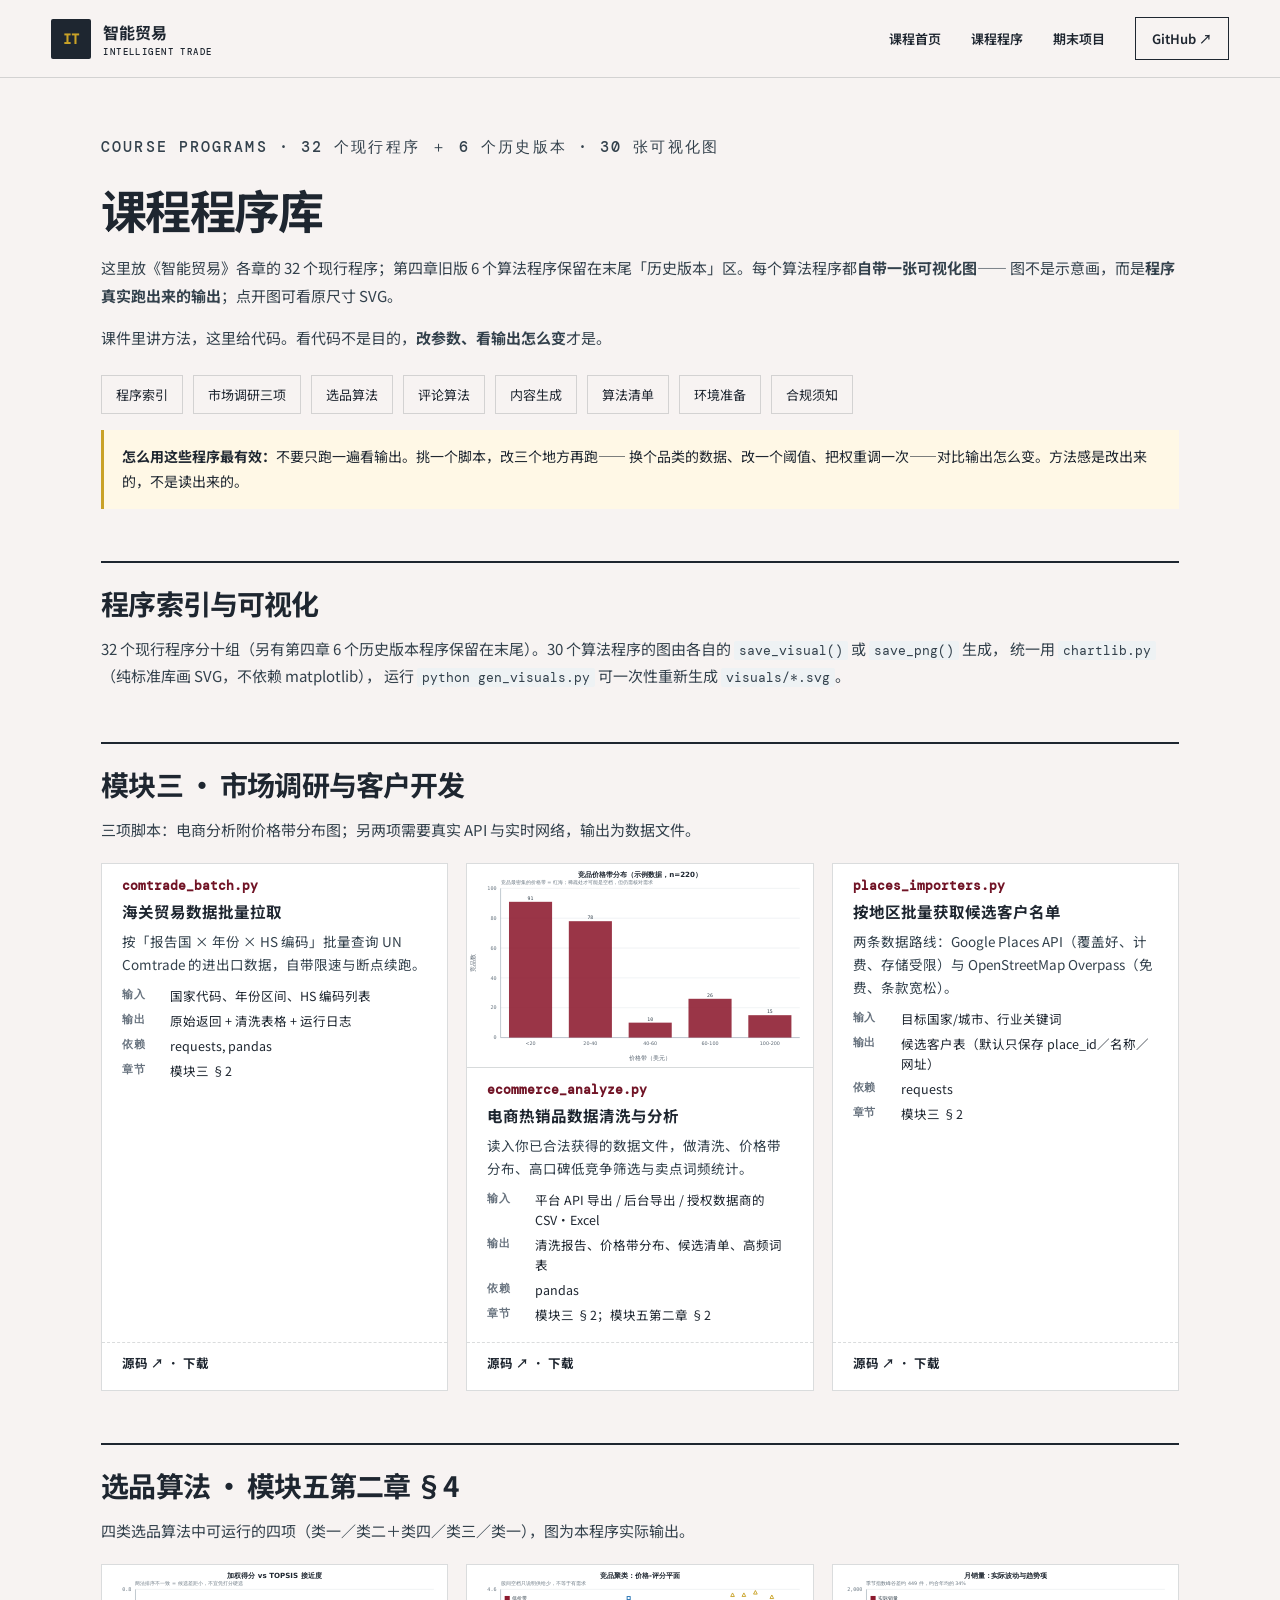
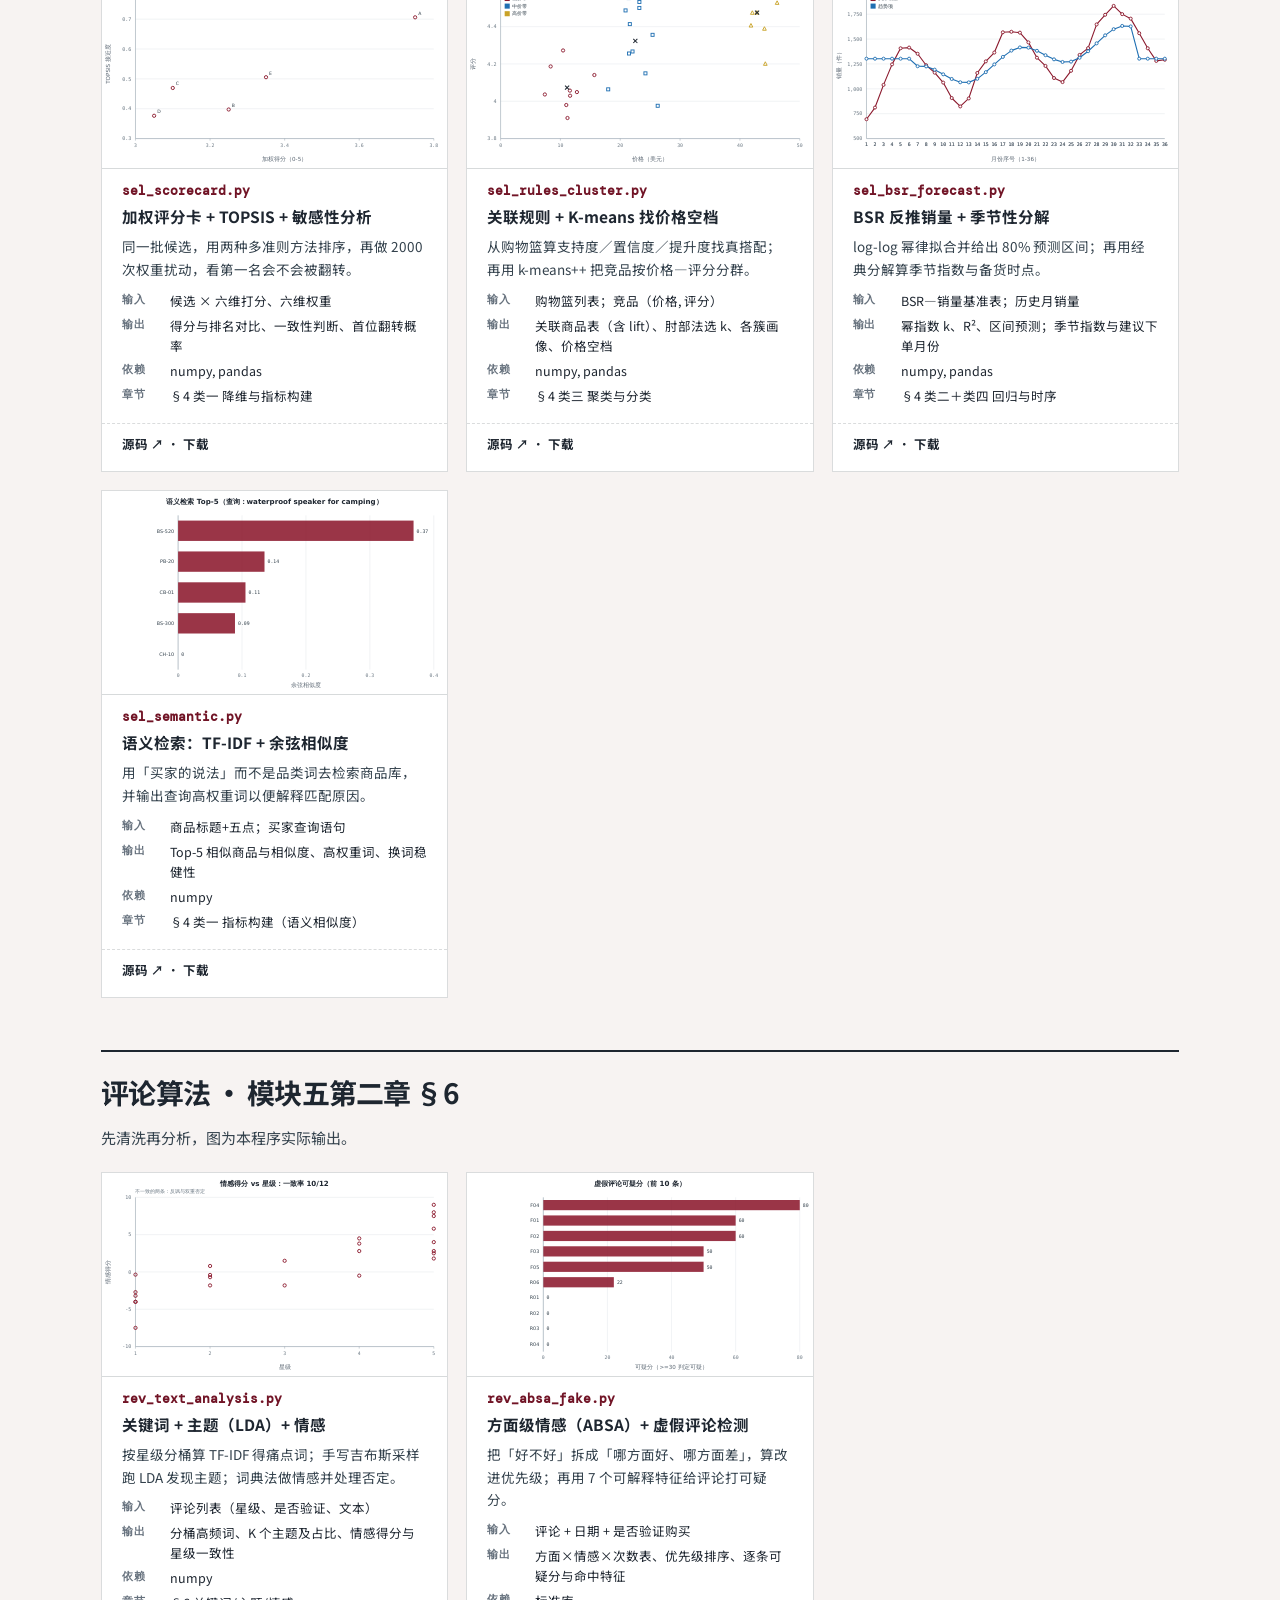
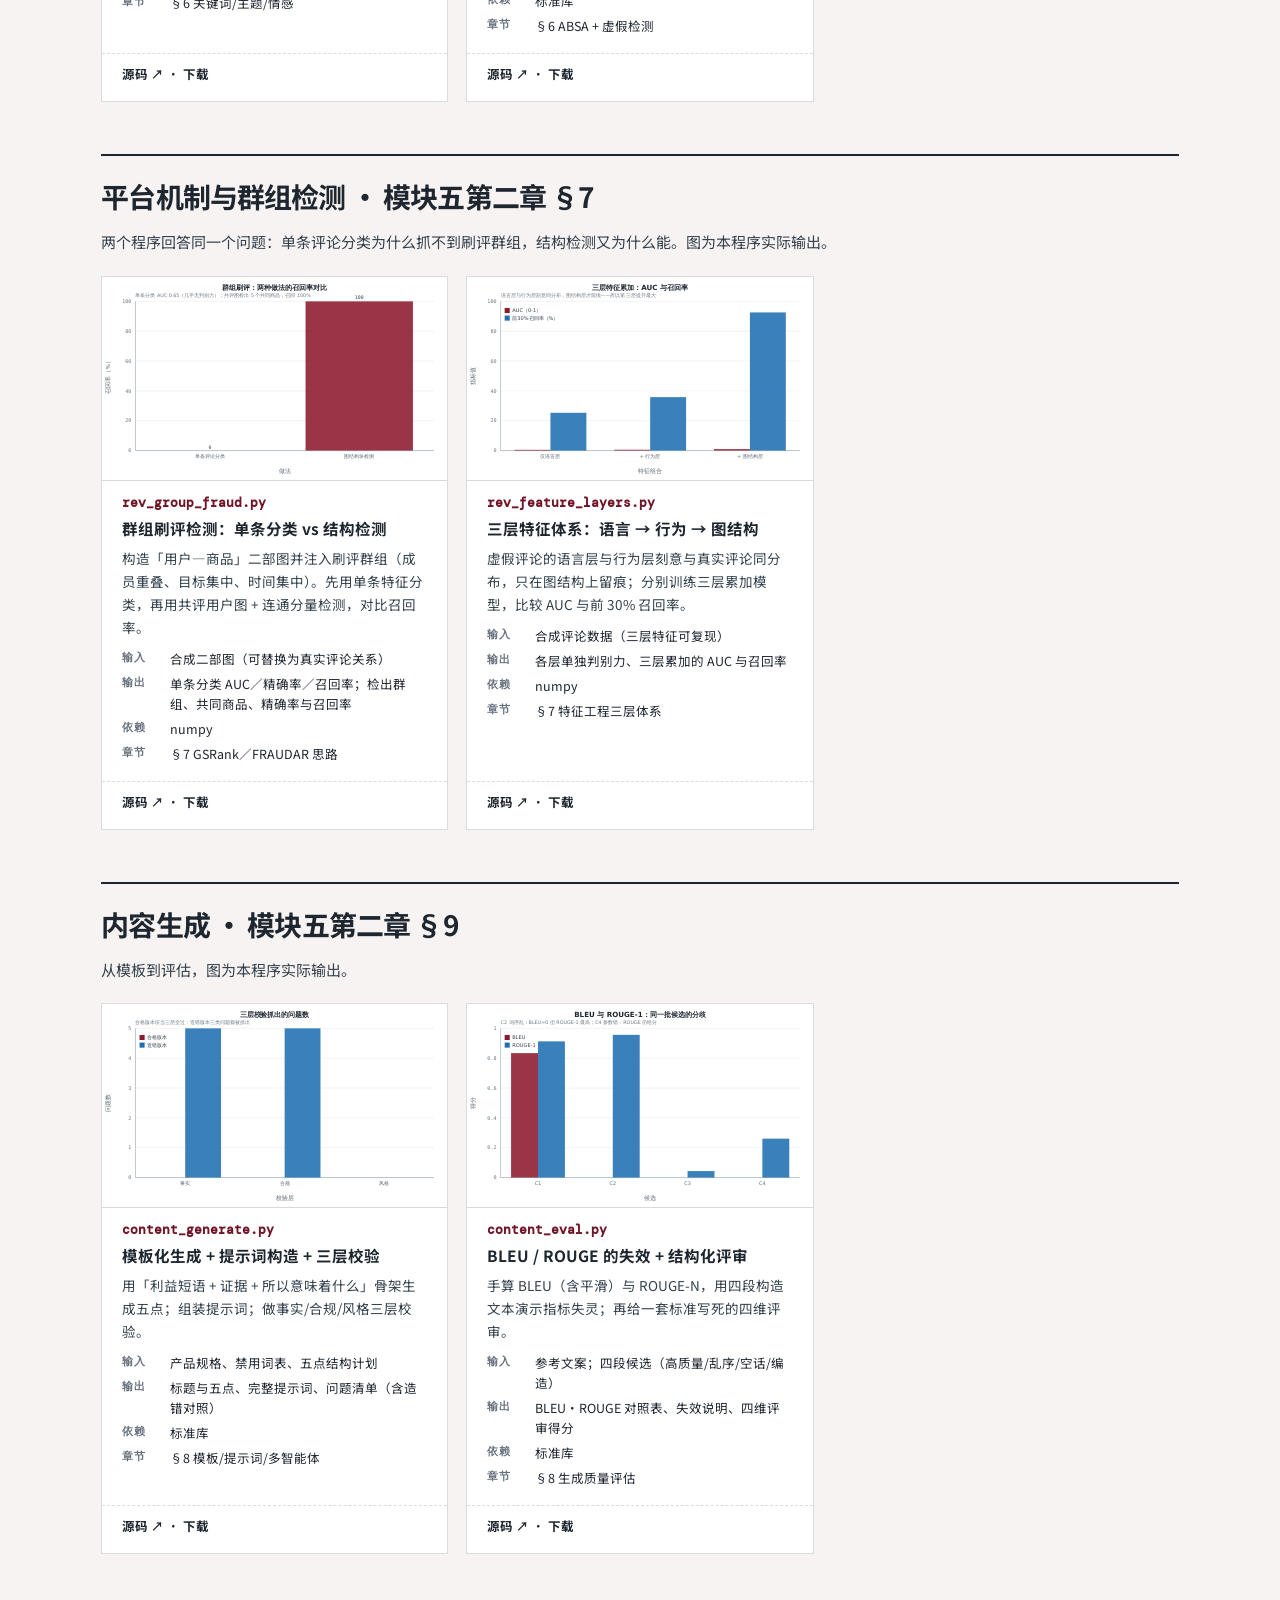
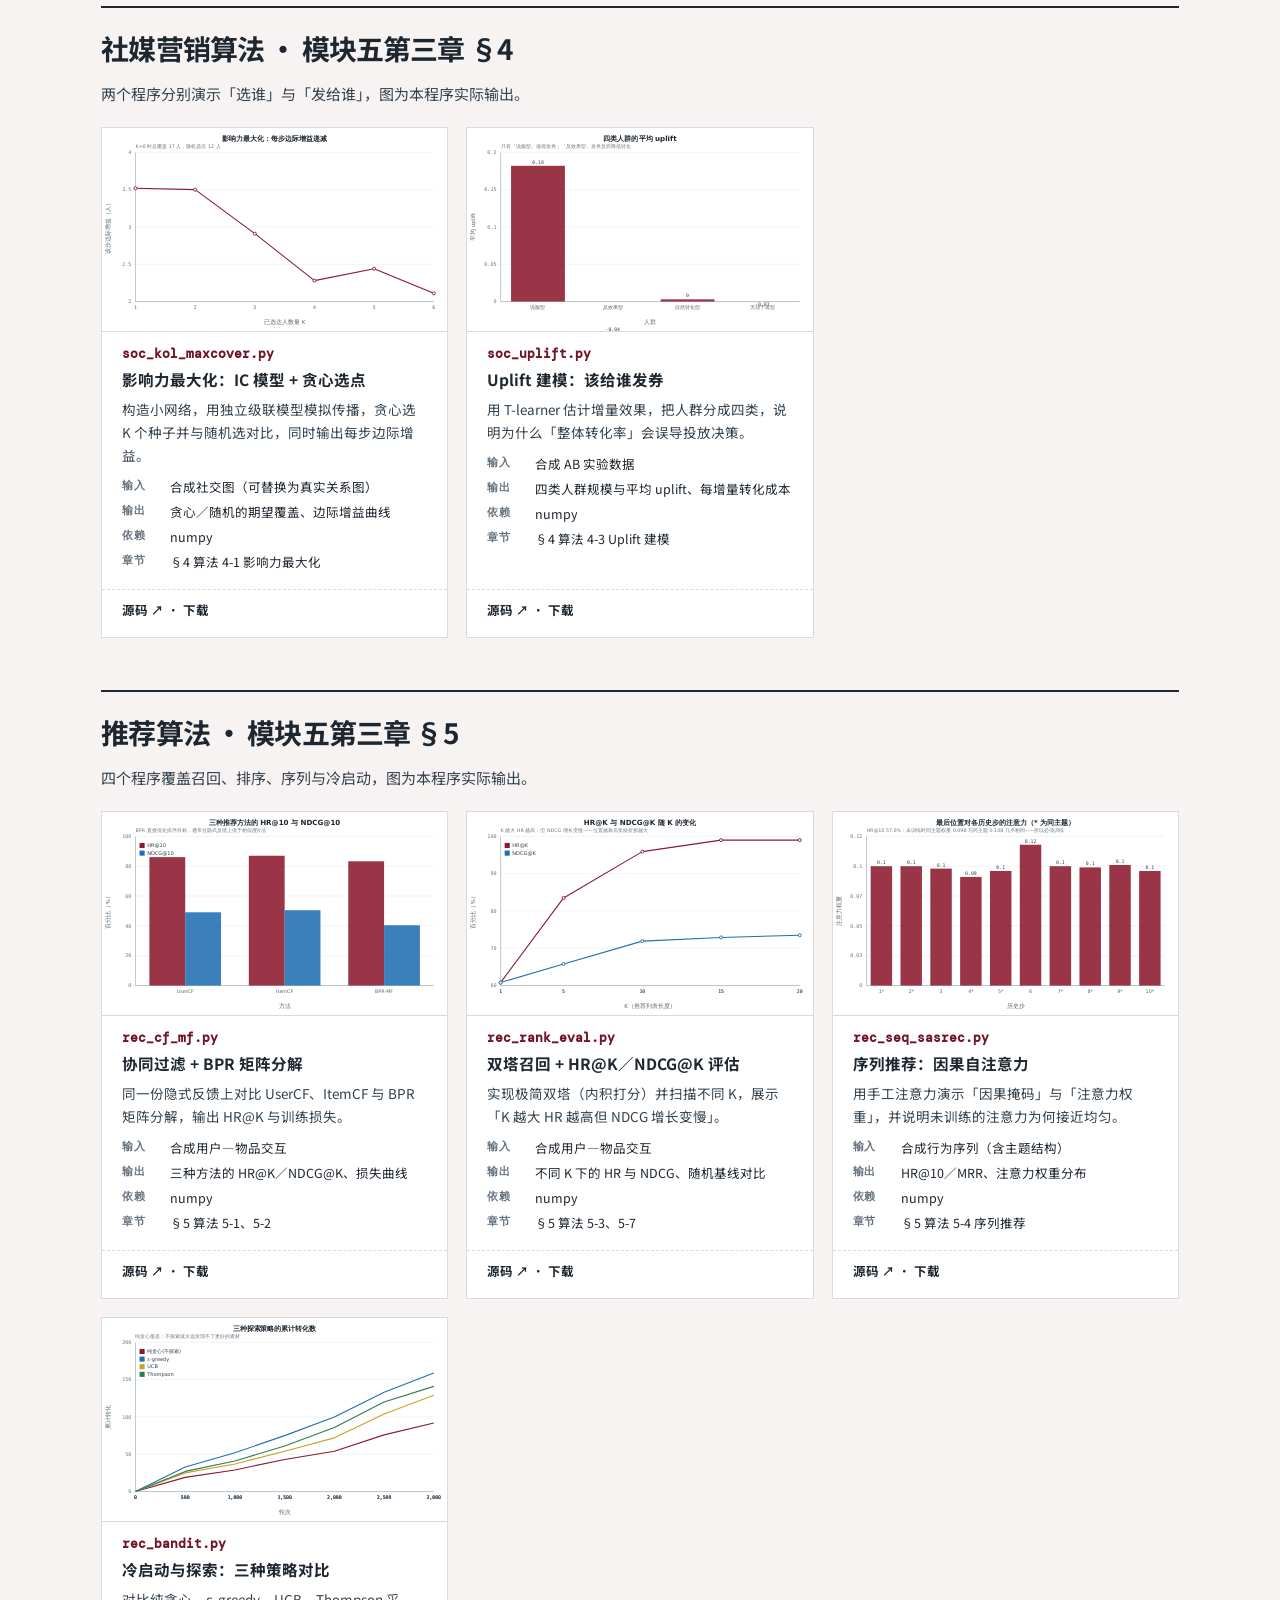
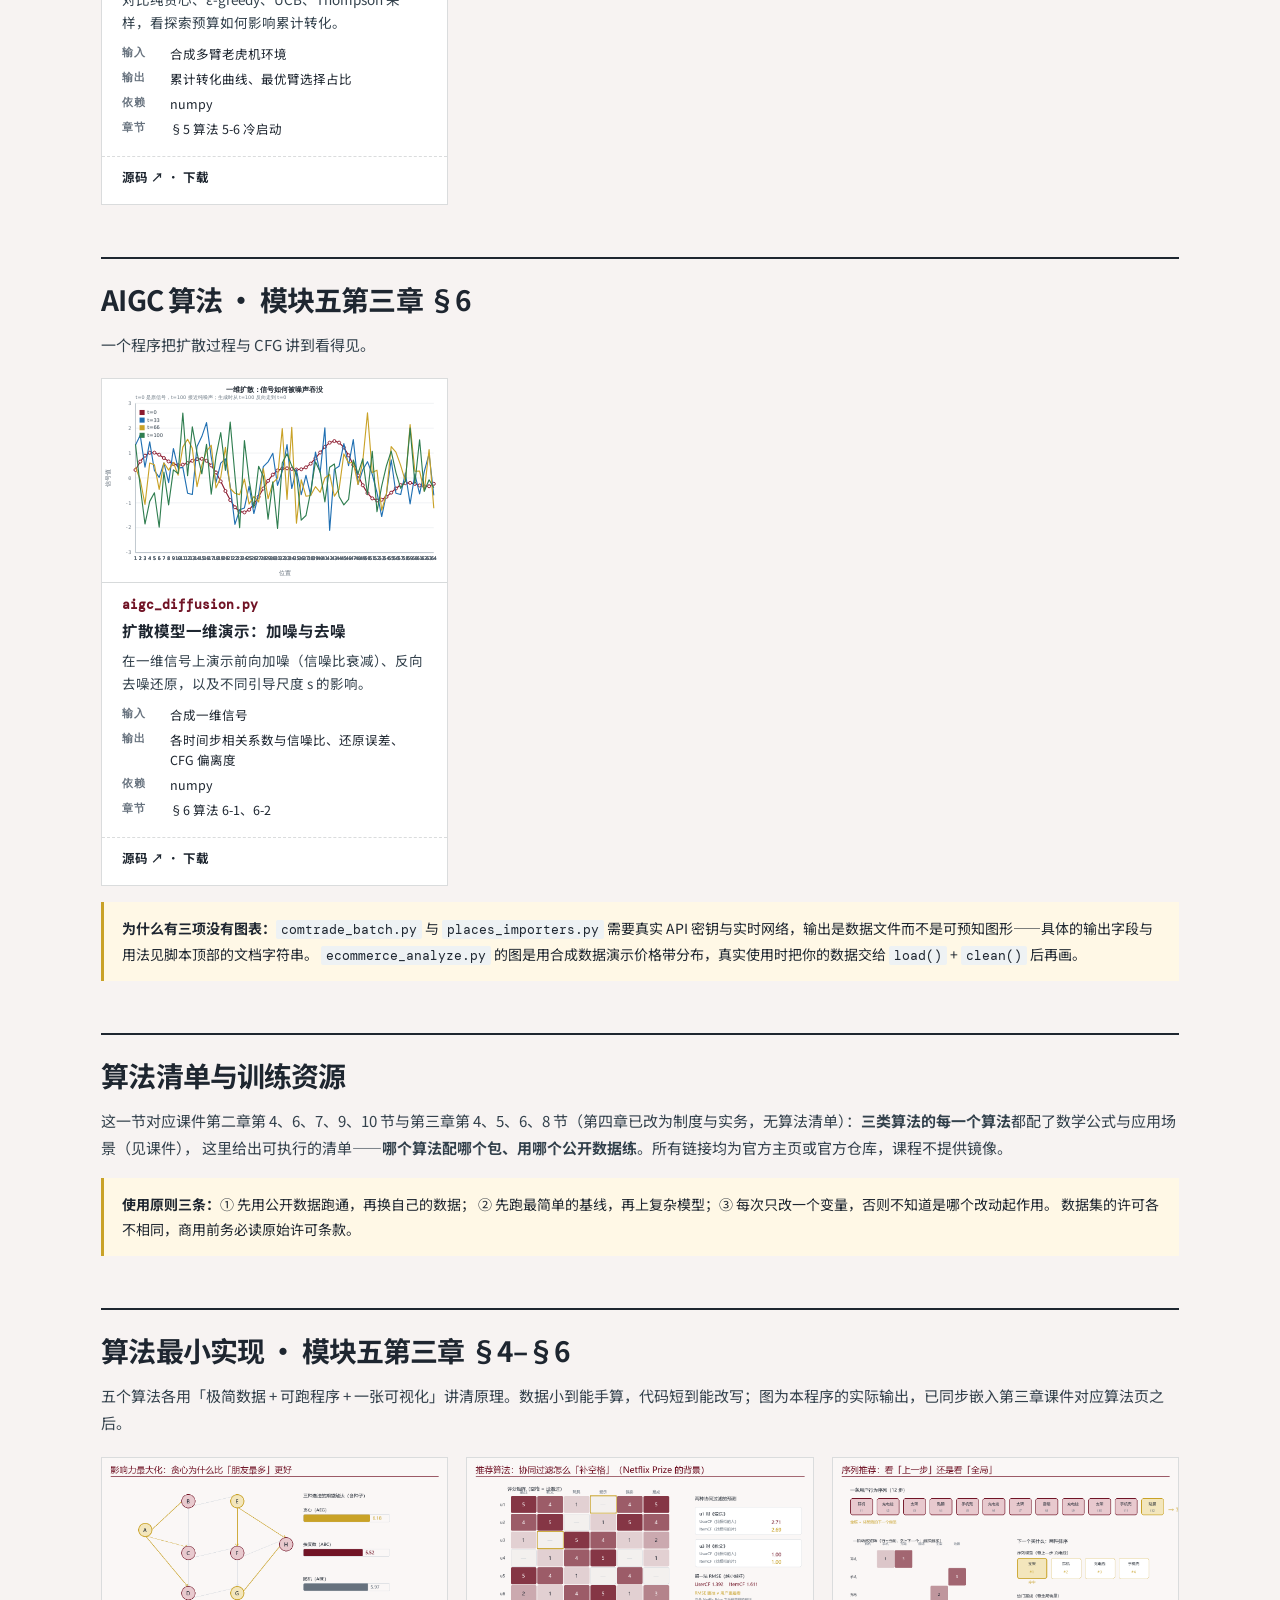
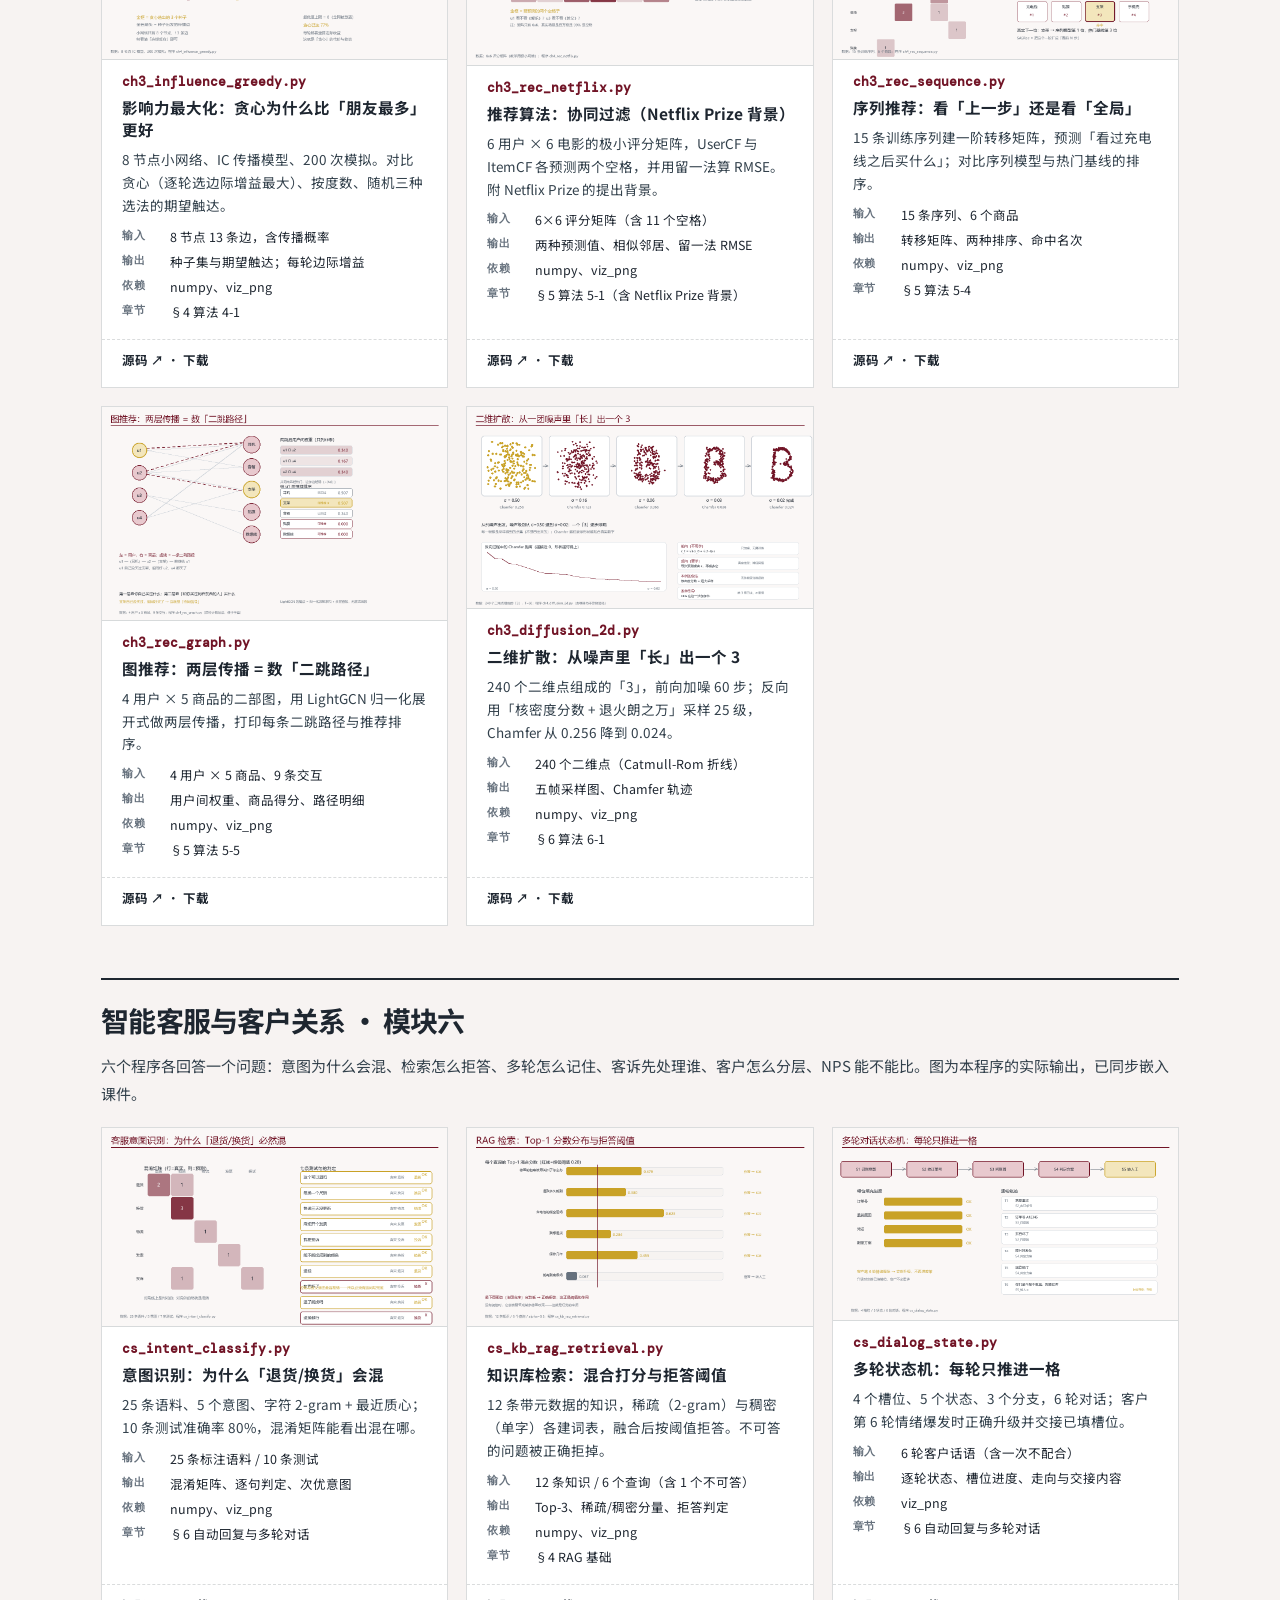
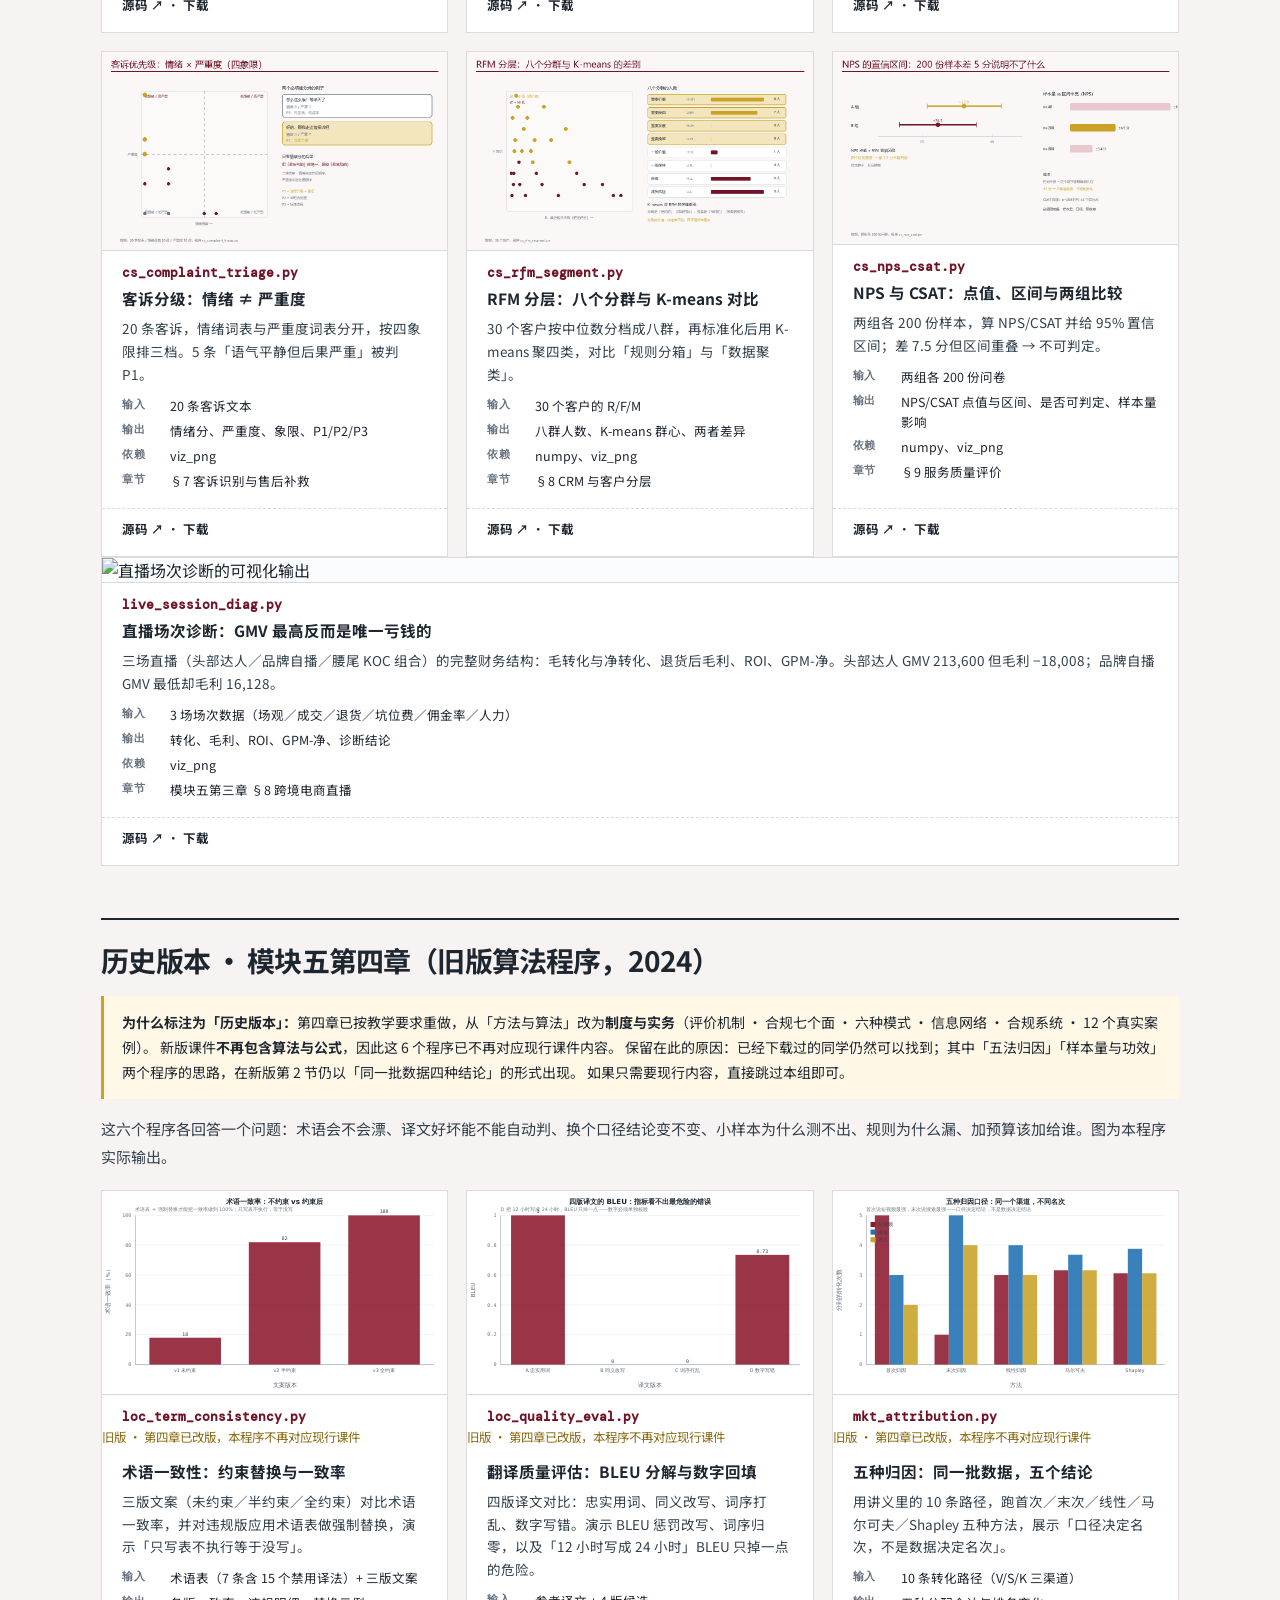
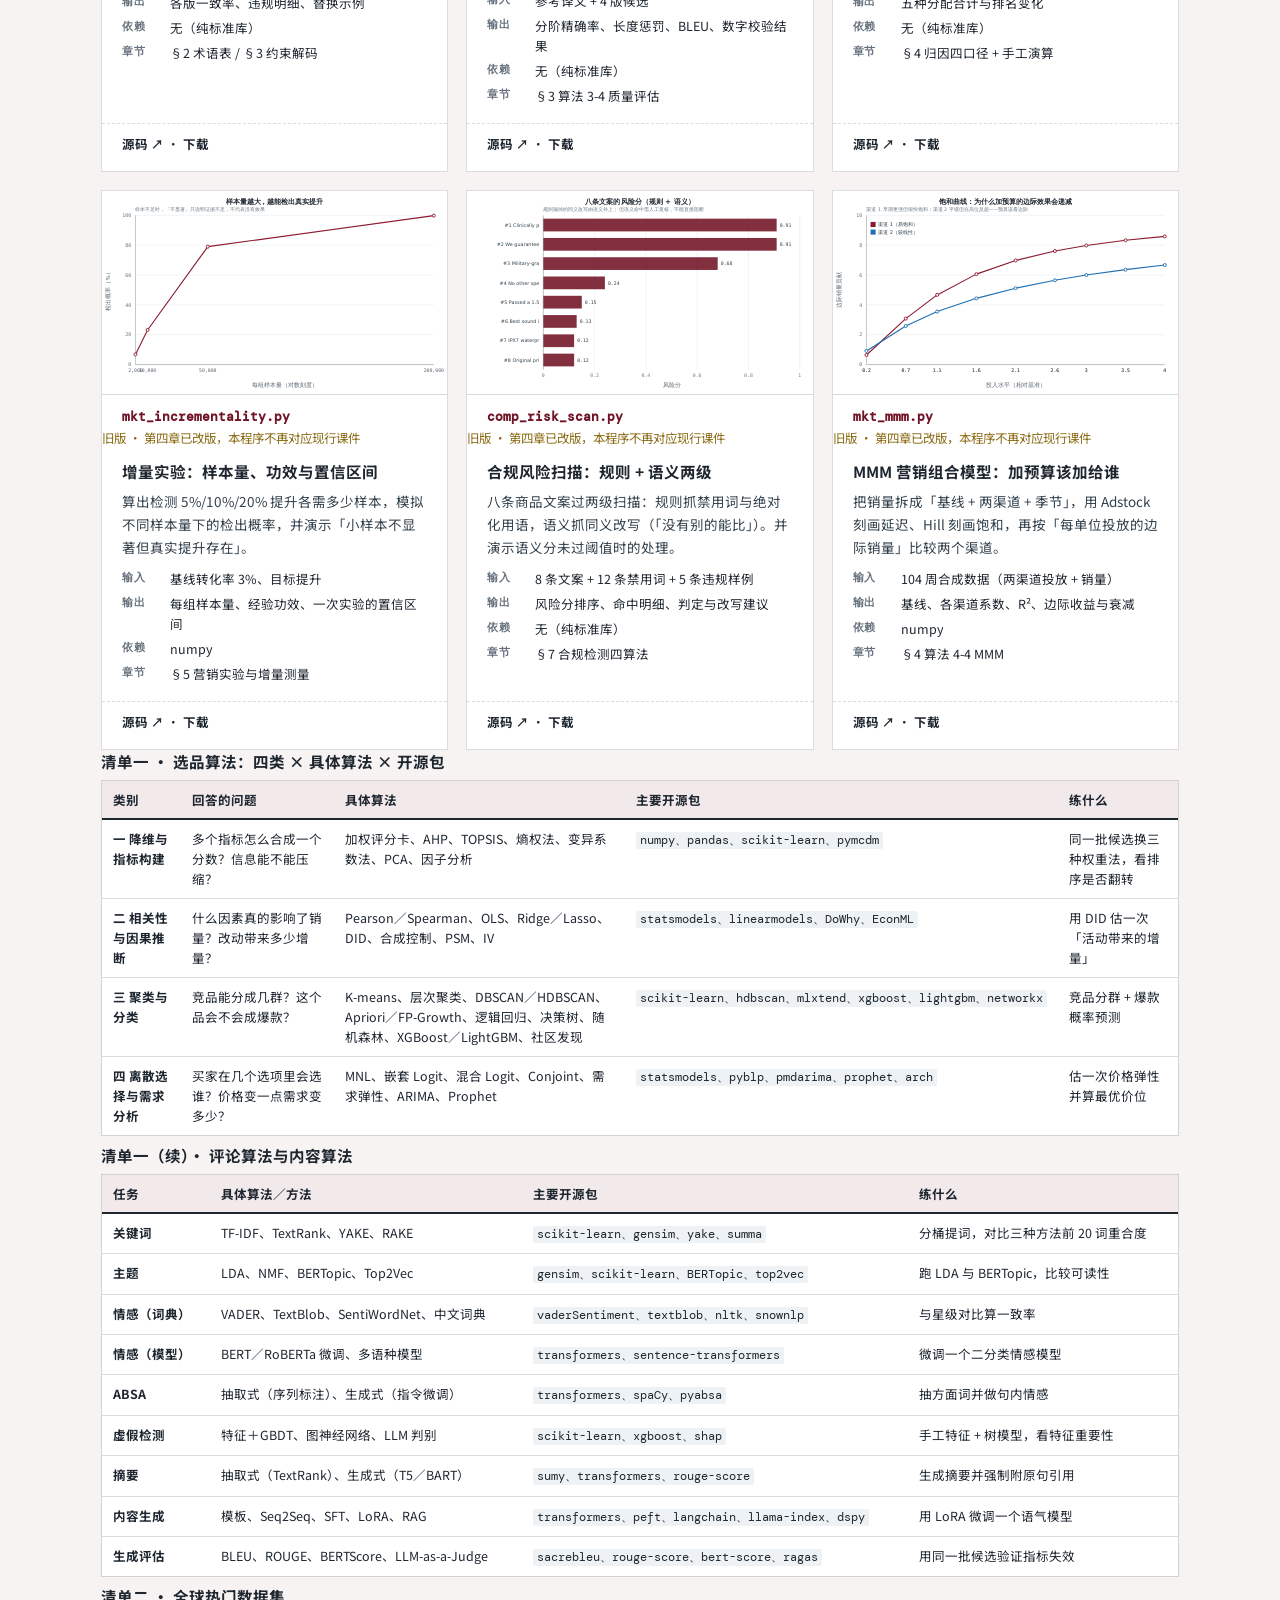
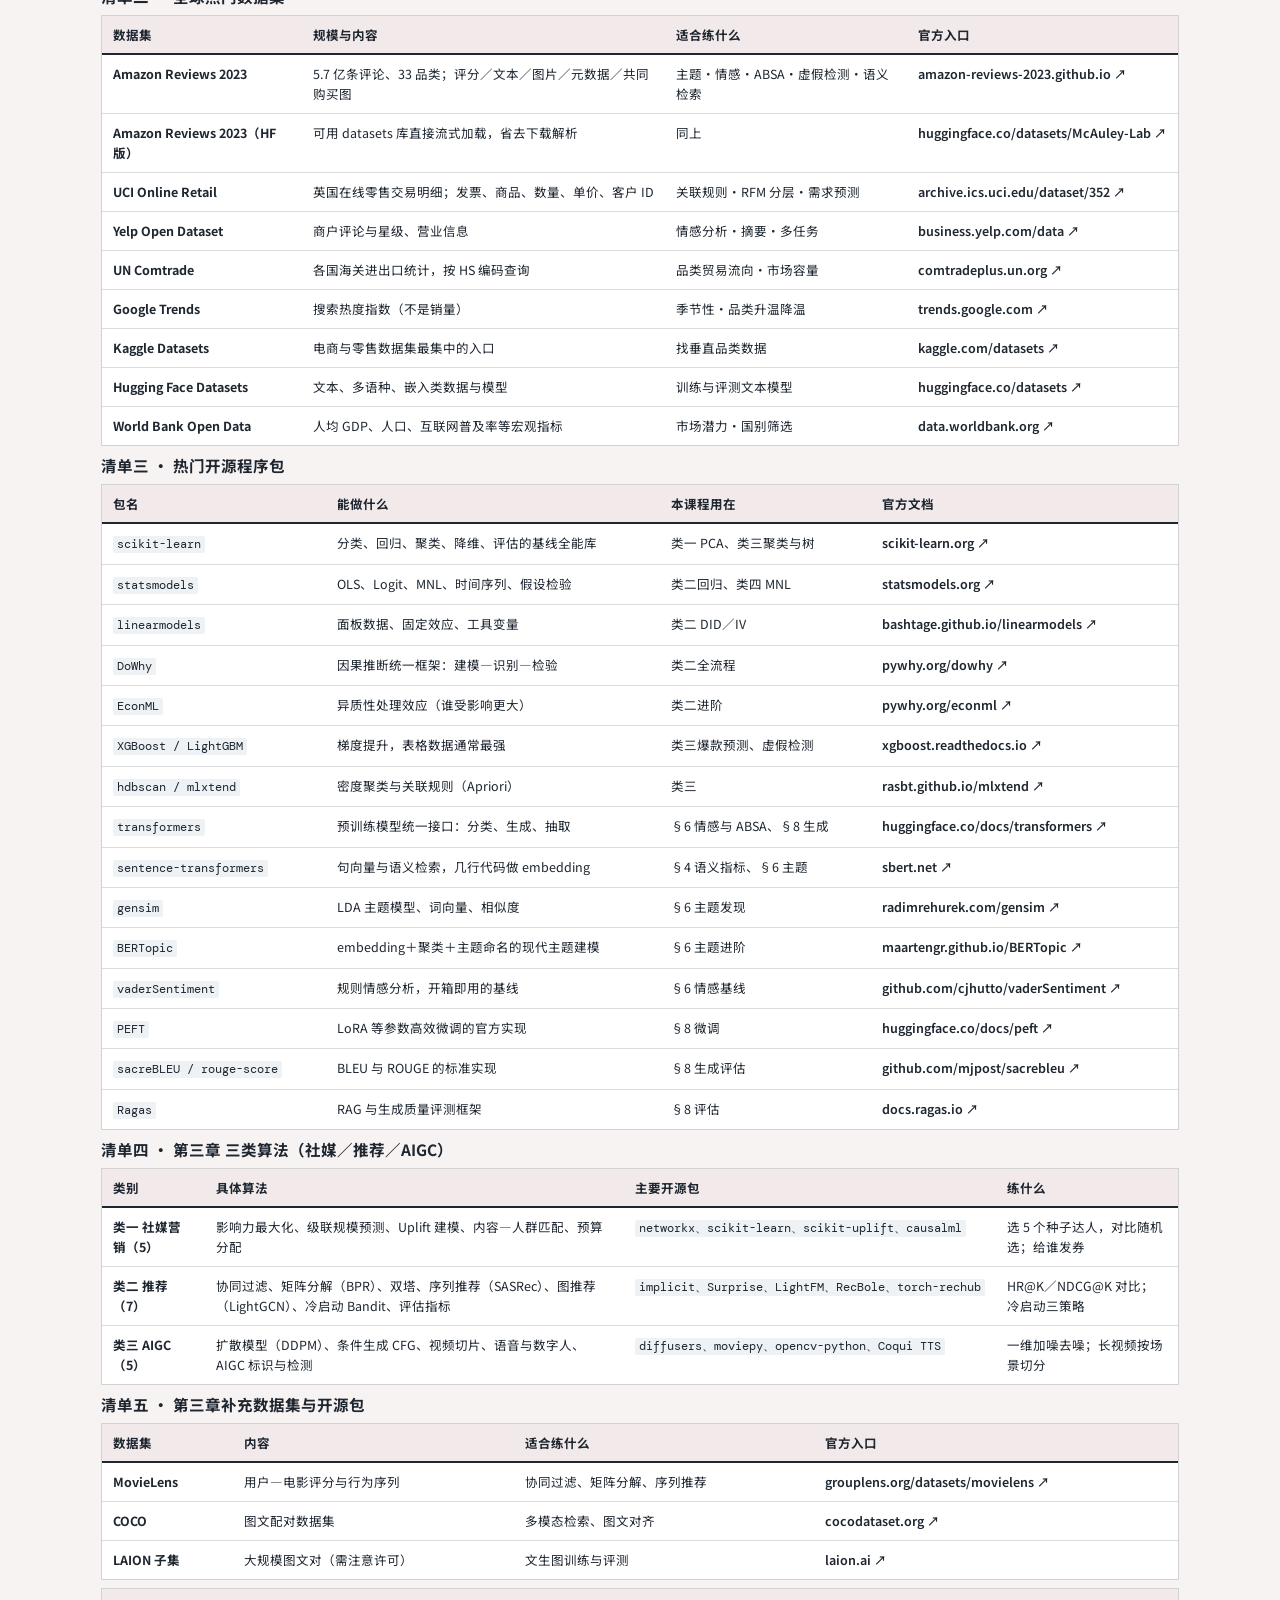
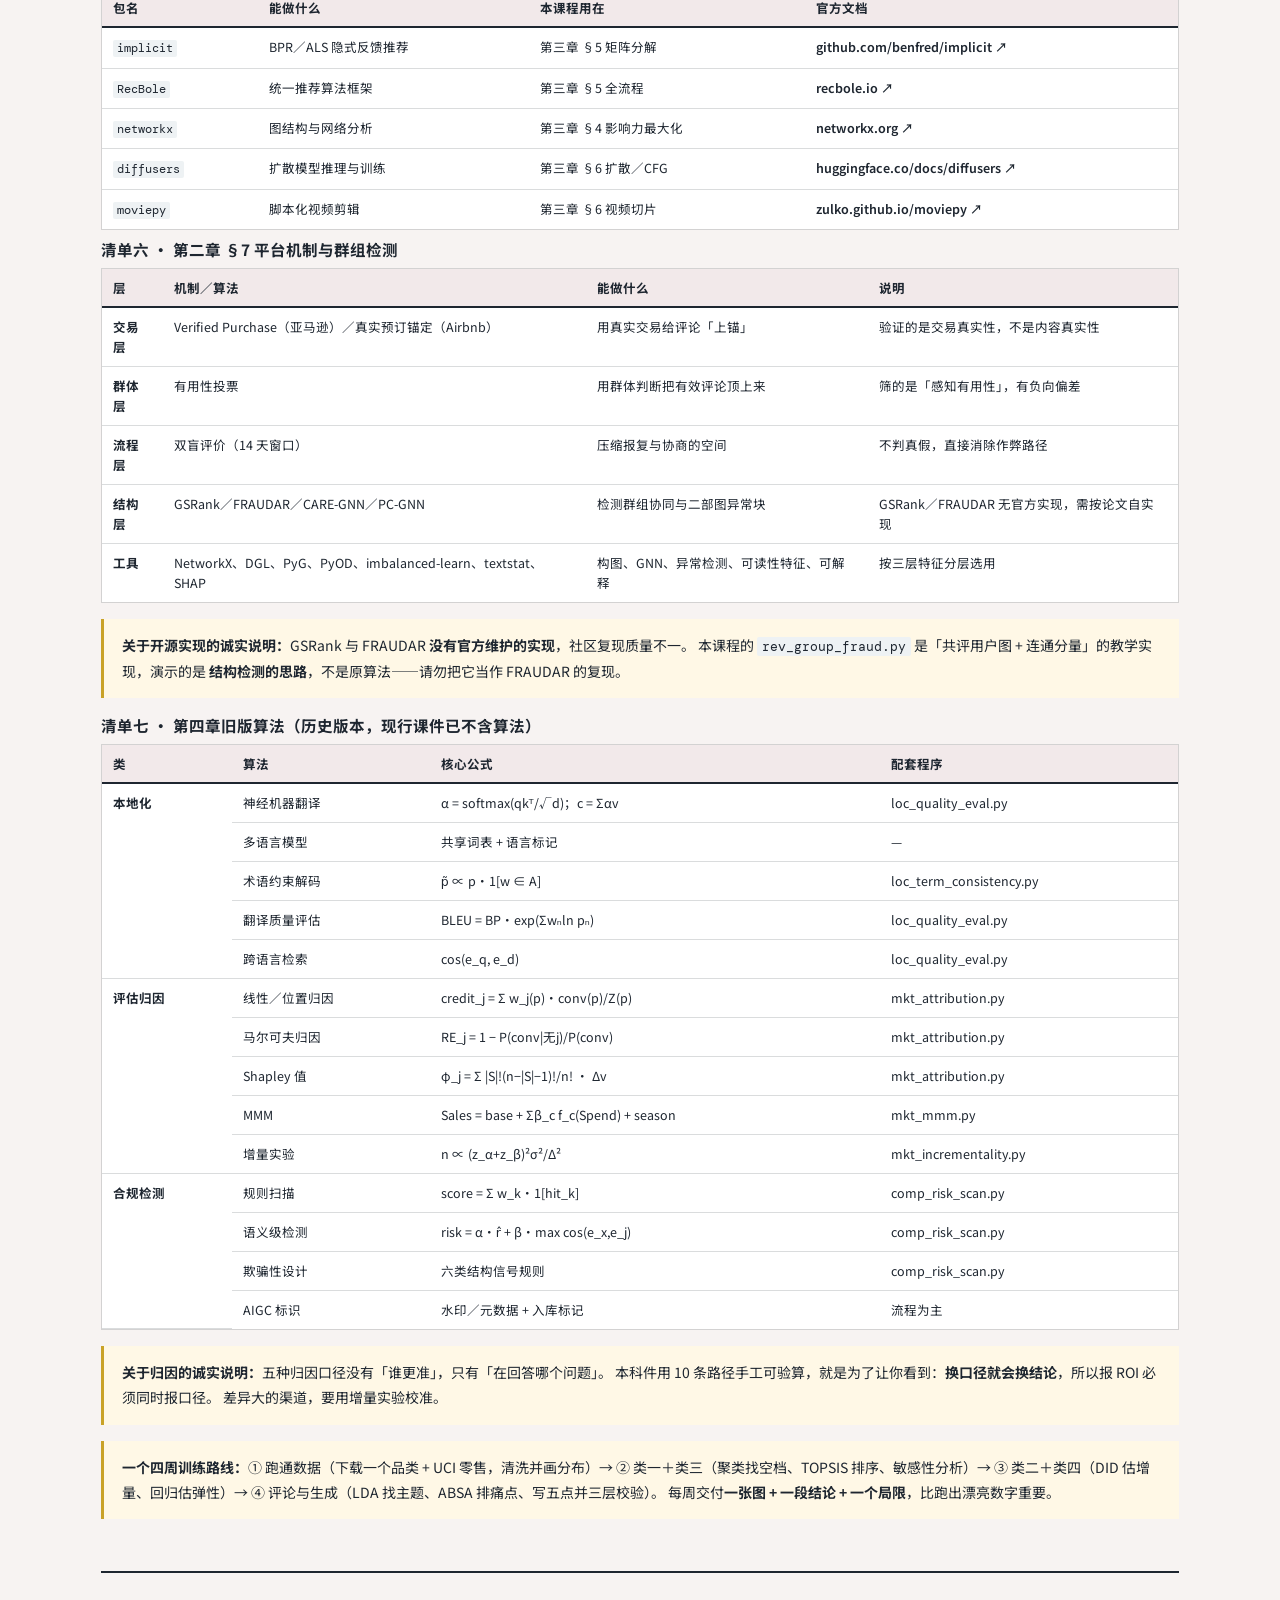
==== commit 6eb24ad5: "Add live session diagnostics program card" ====
--- a/code/index.html
+++ b/code/index.html
@@ -75,9 +75,9 @@
   </header>
 
   <main class="doc">
-    <p class="meta">COURSE PROGRAMS · 31 个现行程序 ＋ 6 个历史版本 · 29 张可视化图</p>
+    <p class="meta">COURSE PROGRAMS · 32 个现行程序 ＋ 6 个历史版本 · 30 张可视化图</p>
     <h1>课程程序库</h1>
-    <p>这里放《智能贸易》各章的 31 个现行程序；第四章旧版 6 个算法程序保留在末尾「历史版本」区。每个算法程序都<strong>自带一张可视化图</strong>——
+    <p>这里放《智能贸易》各章的 32 个现行程序；第四章旧版 6 个算法程序保留在末尾「历史版本」区。每个算法程序都<strong>自带一张可视化图</strong>——
        图不是示意画，而是<strong>程序真实跑出来的输出</strong>；点开图可看原尺寸 SVG。</p>
     <p>课件里讲方法，这里给代码。看代码不是目的，<strong>改参数、看输出怎么变</strong>才是。</p>
 
@@ -98,7 +98,7 @@
     </div>
 
     <h2 id="pick">程序索引与可视化</h2>
-    <p>31 个现行程序分十组（另有第四章 6 个历史版本程序保留在末尾）。29 个算法程序的图由各自的 <code>save_visual()</code> 或 <code>save_png()</code> 生成，
+    <p>32 个现行程序分十组（另有第四章 6 个历史版本程序保留在末尾）。30 个算法程序的图由各自的 <code>save_visual()</code> 或 <code>save_png()</code> 生成，
        统一用 <code>chartlib.py</code>（纯标准库画 SVG，不依赖 matplotlib），
        运行 <code>python gen_visuals.py</code> 可一次性重新生成 <code>visuals/*.svg</code>。</p>
     <h2>模块三 · 市场调研与客户开发</h2>
@@ -638,6 +638,21 @@
         </div>
       </article>
     </div>
+
+      <article class="prog" id="live_session_diag">
+        <a class="viz" href="visuals/live_session_diag.png" target="_blank" rel="noreferrer"><img src="visuals/live_session_diag.png" alt="直播场次诊断的可视化输出" loading="lazy"></a>
+        <div class="fn">live_session_diag.py</div>
+        <h3>直播场次诊断：GMV 最高反而是唯一亏钱的</h3>
+        <p>三场直播（头部达人／品牌自播／腰尾 KOC 组合）的完整财务结构：毛转化与净转化、退货后毛利、ROI、GPM-净。头部达人 GMV 213,600 但毛利 −18,008；品牌自播 GMV 最低却毛利 16,128。</p>
+        <dl>
+          <dt>输入</dt><dd>3 场场次数据（场观／成交／退货／坑位费／佣金率／人力）</dd><dt>输出</dt><dd>转化、毛利、ROI、GPM-净、诊断结论</dd><dt>依赖</dt><dd>viz_png</dd>
+          <dt>章节</dt><dd>模块五第三章 §8 跨境电商直播</dd>
+        </dl>
+        <div class="src">
+          <a href="https://github.com/elysium4eva/elysium4eva.github.io/blob/main/code/live_session_diag.py" target="_blank" rel="noreferrer">源码 ↗</a>
+          · <a href="live_session_diag.py" download>下载</a>
+        </div>
+      </article>
 
     <h2>历史版本 · 模块五第四章（旧版算法程序，2024）</h2>
     <div class="note">
